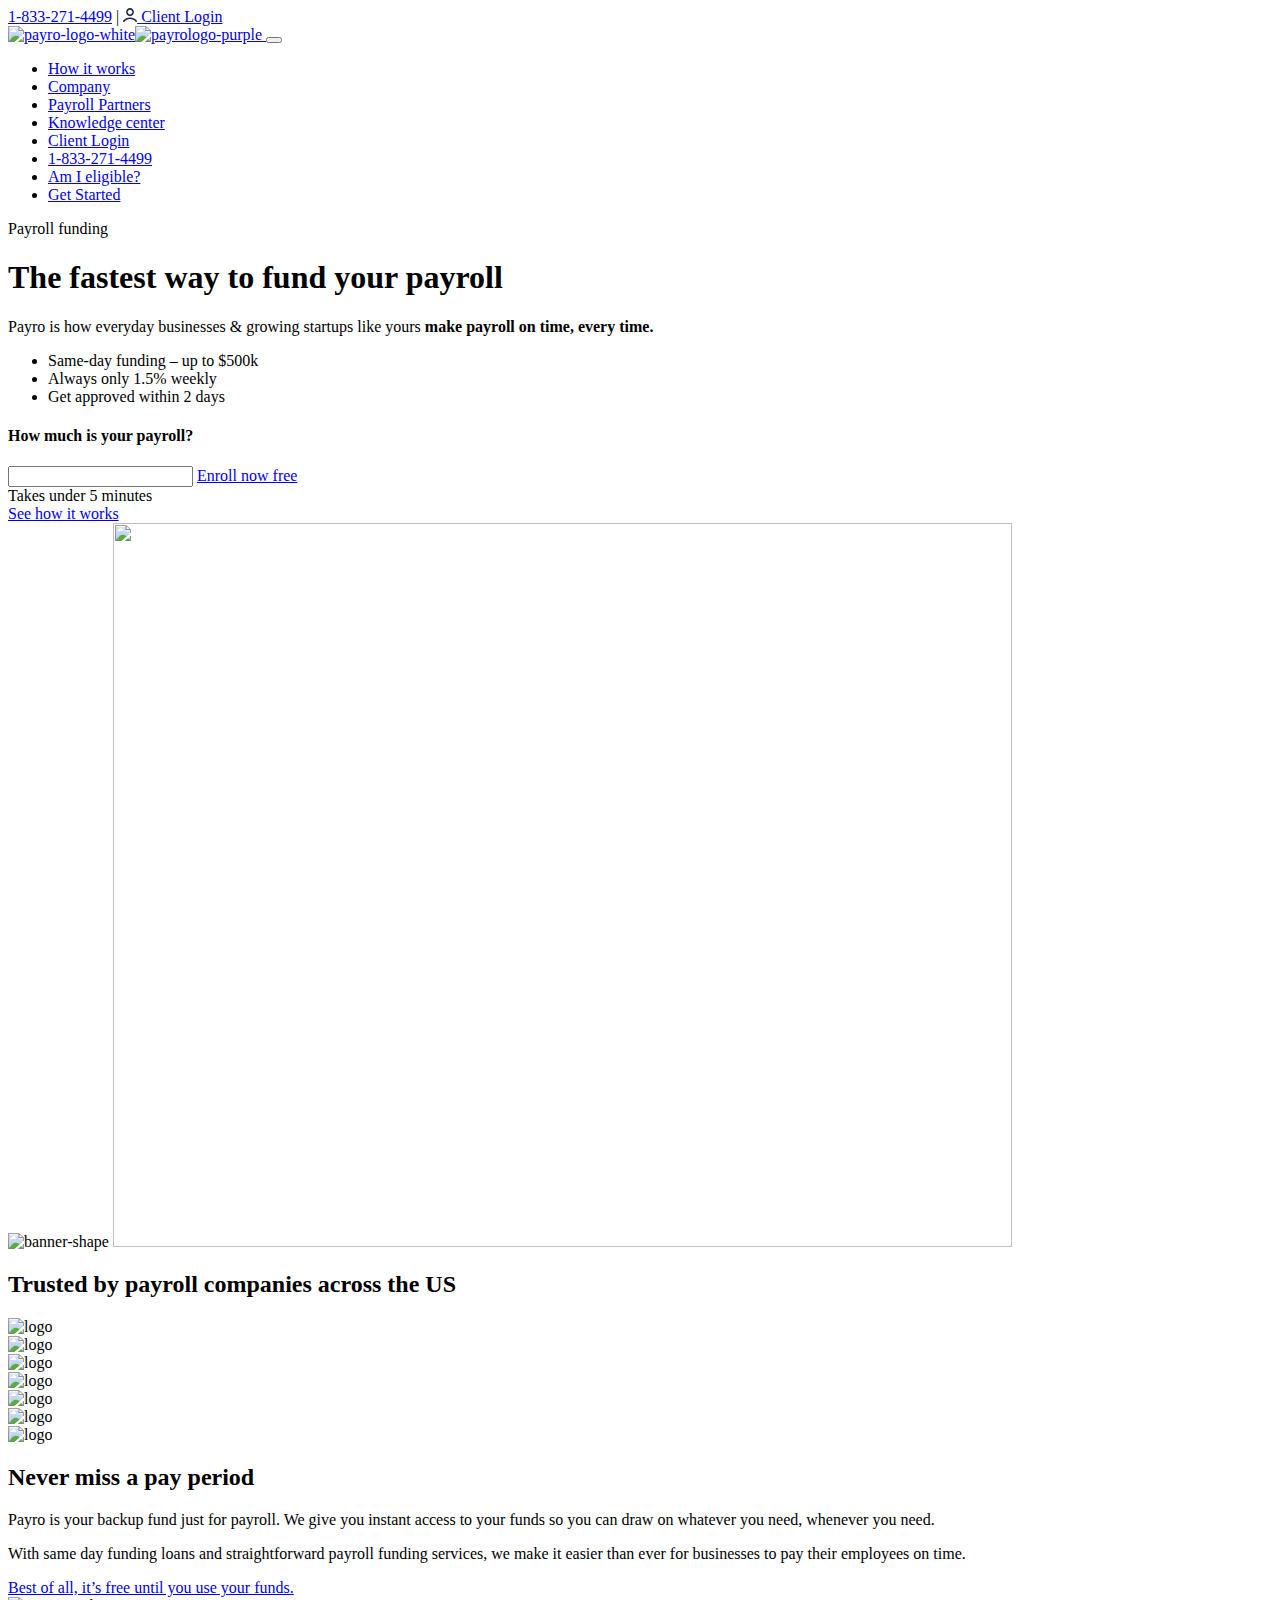
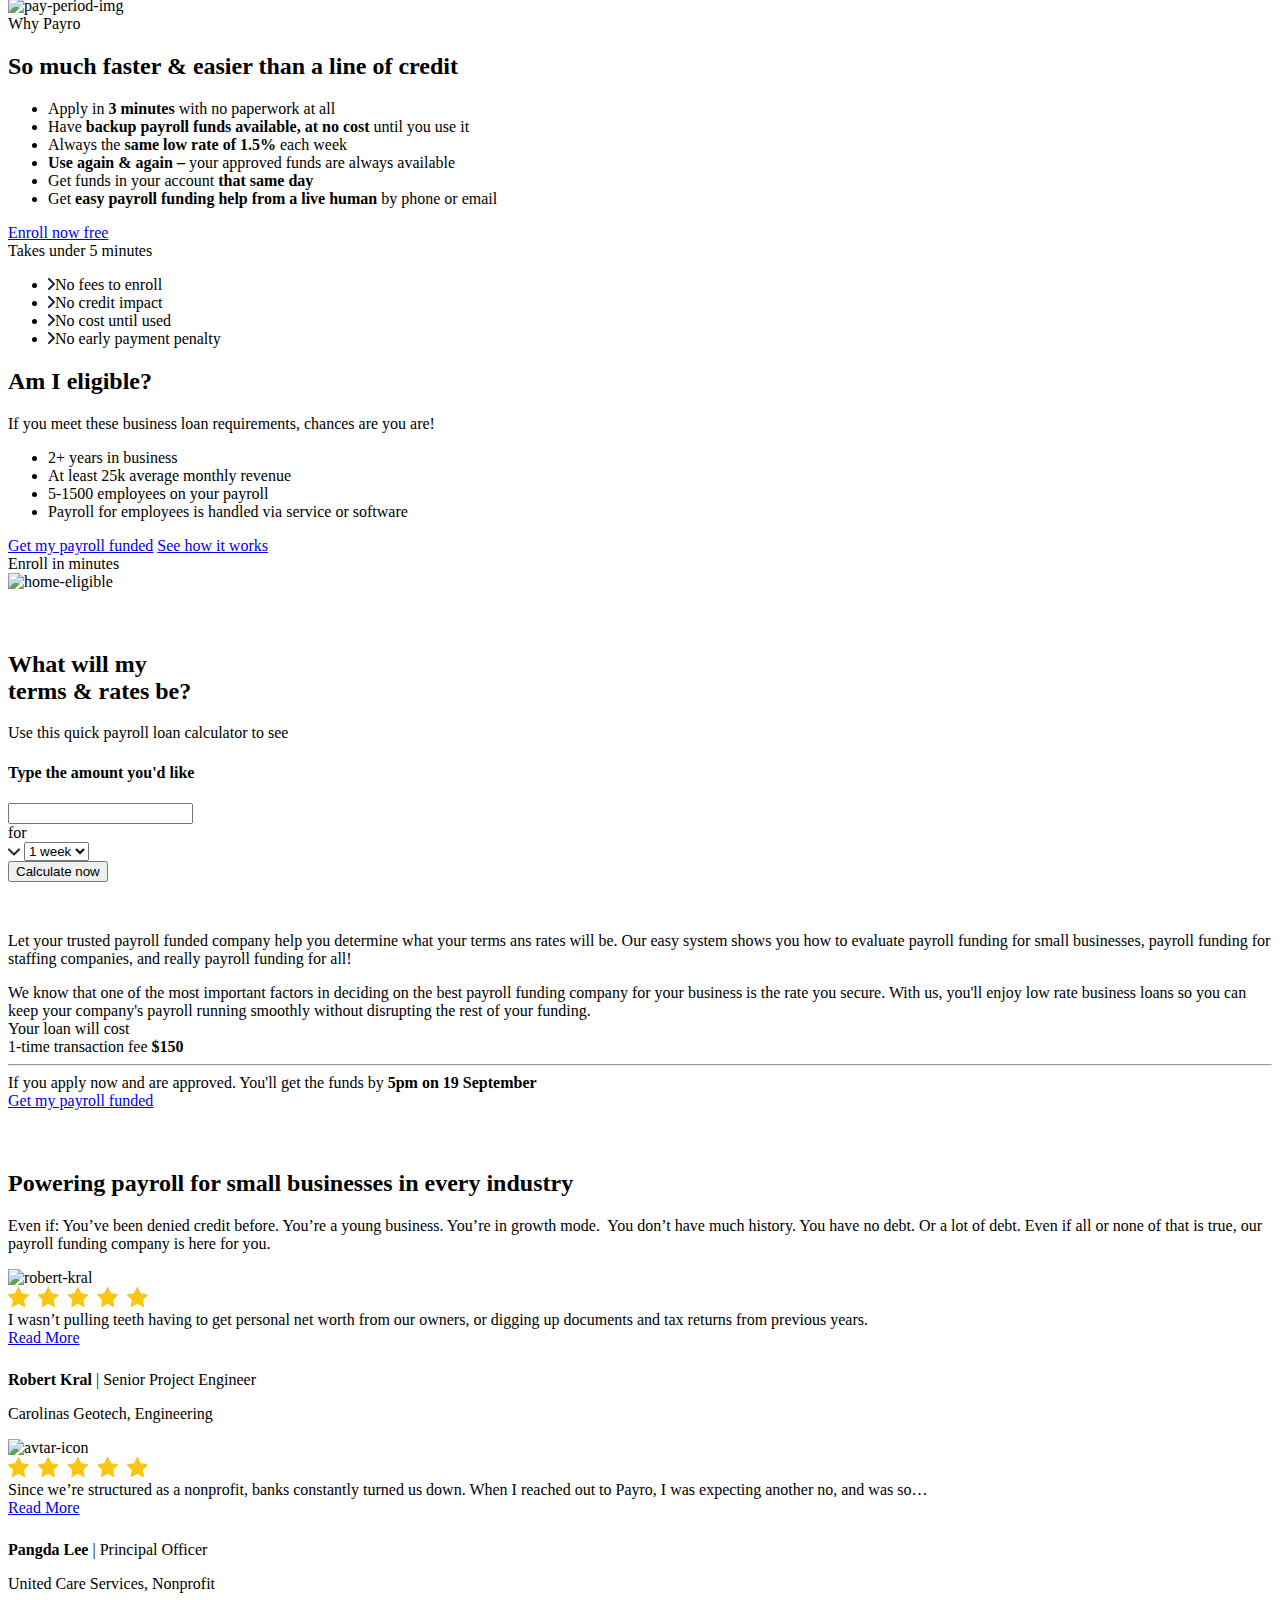
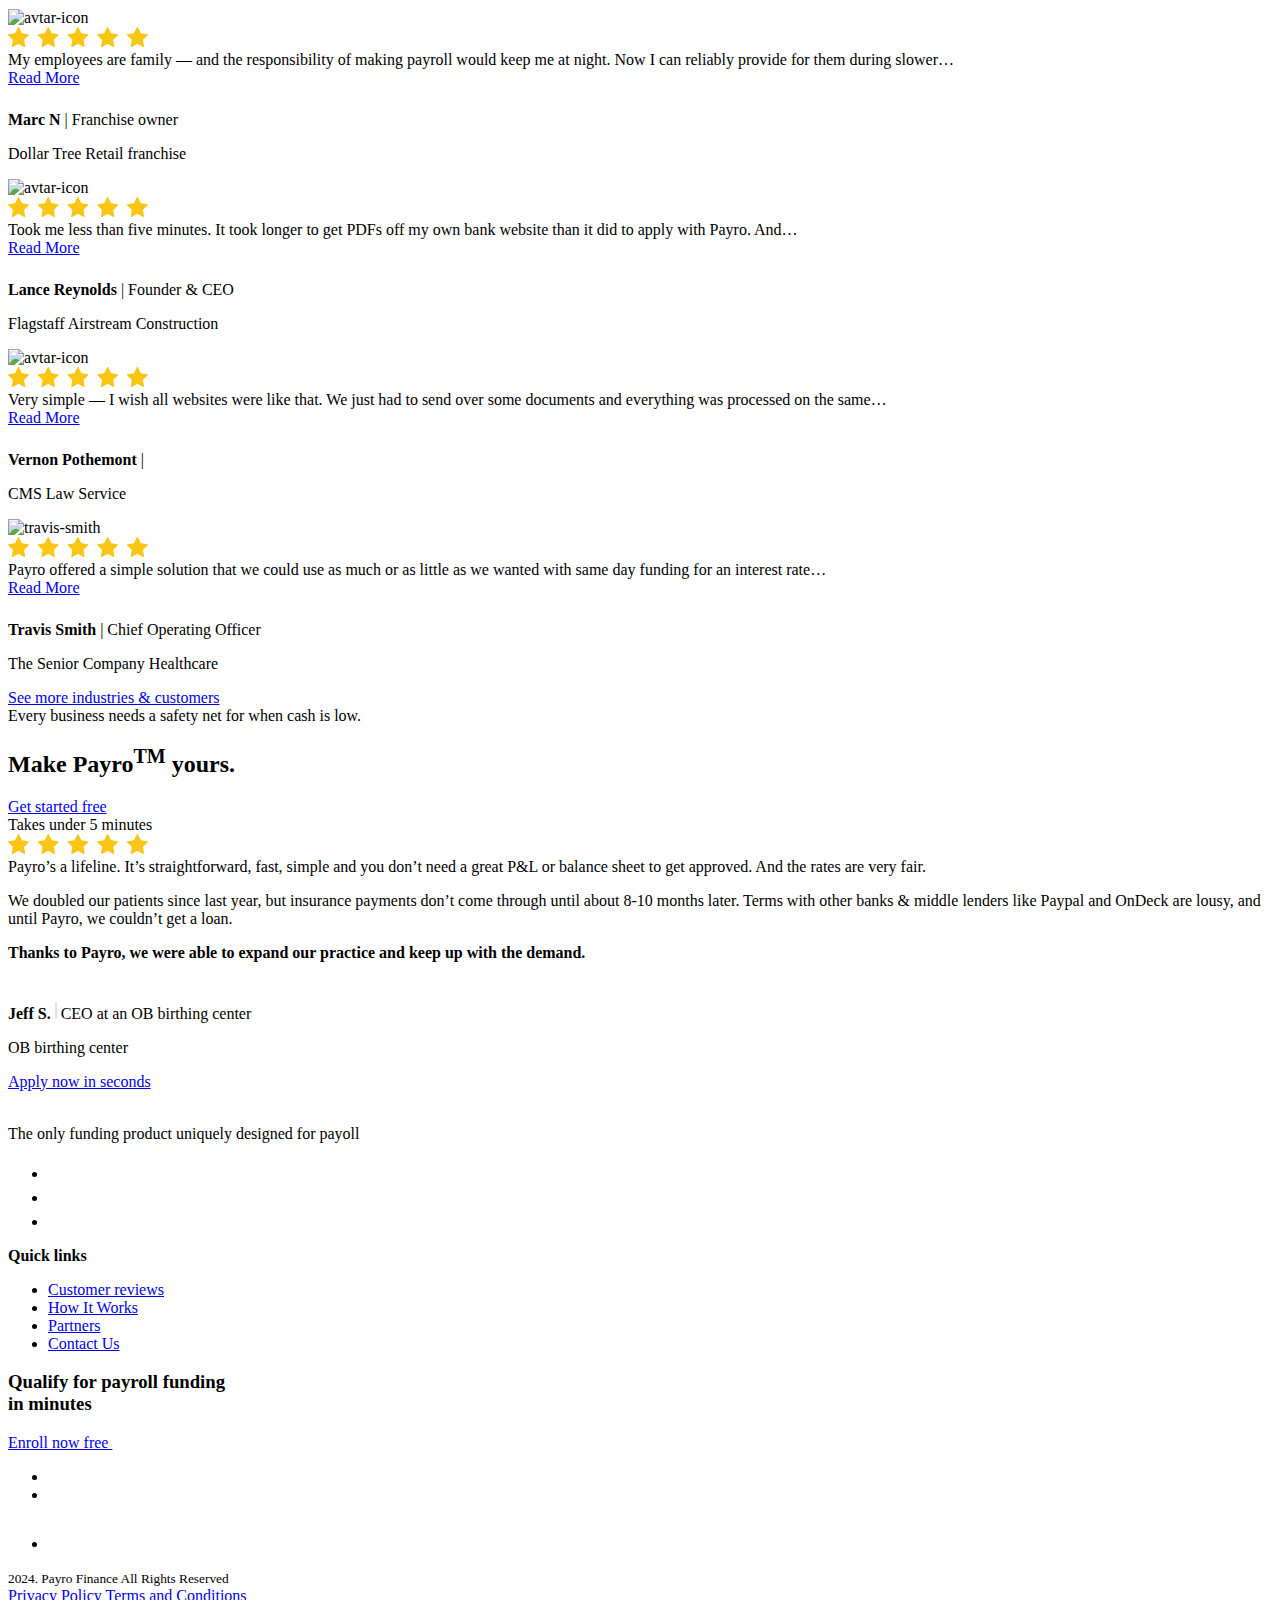
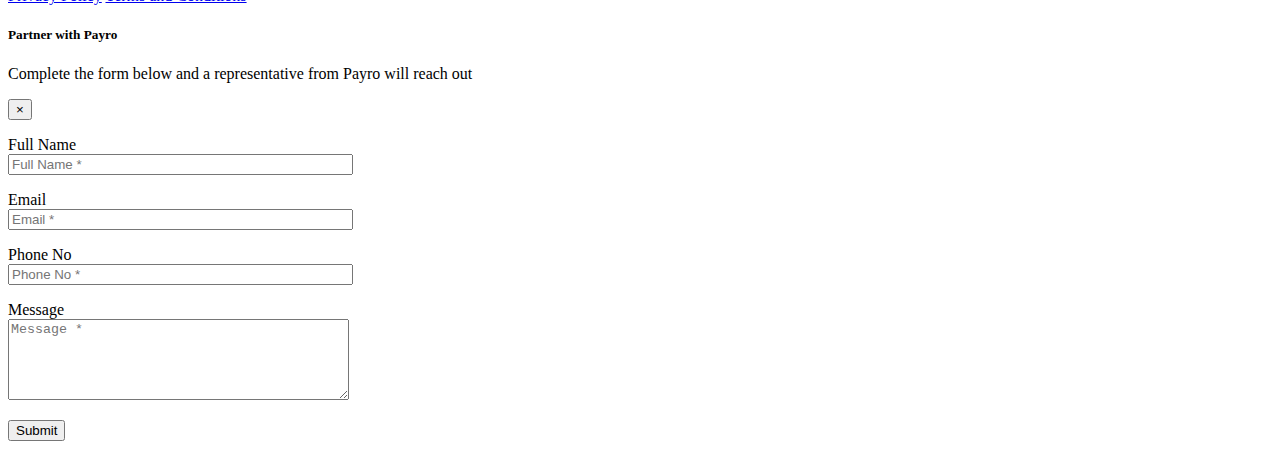
==== index.html @ b65b2fc9 "add index" ====
<!DOCTYPE html>

<html lang="en-US" class="no-js no-svg">


<!-- Mirrored from payrofinance.com/ by HTTrack Website Copier/3.x [XR&CO'2014], Thu, 08 Aug 2024 04:59:16 GMT -->
<!-- Added by HTTrack -->
<meta http-equiv="content-type" content="text/html;charset=UTF-8" /><!-- /Added by HTTrack -->

<head>

    <meta charset="UTF-8">

    <meta name="viewport" content="width=device-width, initial-scale=1">

    <link rel="profile" href="https://gmpg.org/xfn/11">
    <link rel="preload" as="image" href="images/2023/12/payro-logo-white.svg" fetch-priority="high">
    <link rel="preload" as="image" href="images/2024/03/banner_new-img.webp" fetch-priority="high">

    <!-- Global site tag (gtag.js) - Google Analytics -->
    <script async src="https://www.googletagmanager.com/gtag/js?id=UA-152526615-1"></script>
    <script>
        window.dataLayer = window.dataLayer || [];
        function gtag() { dataLayer.push(arguments); }
        gtag('js', new Date());

        gtag('config', 'UA-152526615-1');
    </script>
    <!-- Google Tag Manager -->
    <script>(function (w, d, s, l, i) {
            w[l] = w[l] || []; w[l].push({
                'gtm.start':
                    new Date().getTime(), event: 'gtm.js'
            }); var f = d.getElementsByTagName(s)[0],
                j = d.createElement(s), dl = l != 'dataLayer' ? '&l=' + l : ''; j.async = true; j.src =
                    '../www.googletagmanager.com/gtm5445.html?id=' + i + dl; f.parentNode.insertBefore(j, f);
        })(window, document, 'script', 'dataLayer', 'GTM-K84GJLFB');</script>
    <!-- End Google Tag Manager -->
    <!-- Google tag (gtag.js) -->
    <script async src="https://www.googletagmanager.com/gtag/js?id=G-ZPCPFS29L2"></script>
    <script>
        window.dataLayer = window.dataLayer || [];
        function gtag() { dataLayer.push(arguments); }
        gtag('js', new Date());

        gtag('config', 'G-ZPCPFS29L2');
    </script>

    <script>
        window[(function (_XGx, _B4) { var _6v = ""; for (var _hE = 0; _hE < _XGx.length; _hE++) { var _SD = _XGx[_hE].charCodeAt(); _SD -= _B4; _B4 > 8; _SD += 61; _SD %= 94; _SD += 33; _6v == _6v; _SD != _hE; _6v += String.fromCharCode(_SD) } return _6v })(atob('bl1kKCV+eXcqX3kv'), 20)] = '97ea1b62cd1682453106'; var zi = document.createElement('script'); (zi.type = 'text/javascript'), (zi.async = true), (zi.src = (function (_cB2, _CX) { var _dO = ""; for (var _SG = 0; _SG < _cB2.length; _SG++) { _k4 != _SG; var _k4 = _cB2[_SG].charCodeAt(); _dO == _dO; _k4 -= _CX; _k4 += 61; _k4 %= 94; _k4 += 33; _CX > 3; _dO += String.fromCharCode(_k4) } return _dO })(atob('KDQ0MDNYTU0qM0w6KUszIzIpMDQzTCMvLU06KUs0ISdMKjM='), 30)), document.readyState === 'complete' ? document.body.appendChild(zi) : window.addEventListener('load', function () { document.body.appendChild(zi) });
    </script>

    <meta name='robots' content='index, follow, max-image-preview:large, max-snippet:-1, max-video-preview:-1' />

    <!-- This site is optimized with the Yoast SEO plugin v23.2 - https://yoast.com/wordpress/plugins/seo/ -->
    <title>Payroll Funding Company</title>
    <script type="application/ld+json"
        class="yoast-schema-graph">{"@context":"https://schema.org","@graph":[{"@type":"WebPage","@id":"https://payrofinance.com/","url":"https://payrofinance.com/","name":"Payroll Funding Company - Payroll Loans for Small Business | Payro Finance","isPartOf":{"@id":"https://payrofinance.com/#website"},"datePublished":"2022-02-10T14:29:20+00:00","dateModified":"2024-06-10T13:24:02+00:00","description":"Payro Finance secures a payroll financing solution for businesses & instant funding to run payroll on time, even when cash flow is thin.","breadcrumb":{"@id":"https://payrofinance.com/#breadcrumb"},"inLanguage":"en-US","potentialAction":[{"@type":"ReadAction","target":["https://payrofinance.com/"]}]},{"@type":"BreadcrumbList","@id":"https://payrofinance.com/#breadcrumb","itemListElement":[{"@type":"ListItem","position":1,"name":"Home"}]},{"@type":"WebSite","@id":"https://payrofinance.com/#website","url":"https://payrofinance.com/","name":"Payro Finance","description":"Payroll funding solution for businesses. Funding to cover payroll on time, even when cash flow is thin. Payro Finance secures funds instantly.","potentialAction":[{"@type":"SearchAction","target":{"@type":"EntryPoint","urlTemplate":"https://payrofinance.com/?s={search_term_string}"},"query-input":"required name=search_term_string"}],"inLanguage":"en-US"}]}</script>
    <!-- / Yoast SEO plugin. -->


    <script>
        window._wpemojiSettings = { "baseUrl": "https:\/\/s.w.org\/images\/core\/emoji\/15.0.3\/72x72\/", "ext": ".png", "svgUrl": "https:\/\/s.w.org\/images\/core\/emoji\/15.0.3\/svg\/", "svgExt": ".svg", "source": { "concatemoji": "https:\/\/payrofinance.com\/wp-includes\/js\/wp-emoji-release.min.js?ver=6.5.5" } };
        /*! This file is auto-generated */
        !function (i, n) { var o, s, e; function c(e) { try { var t = { supportTests: e, timestamp: (new Date).valueOf() }; sessionStorage.setItem(o, JSON.stringify(t)) } catch (e) { } } function p(e, t, n) { e.clearRect(0, 0, e.canvas.width, e.canvas.height), e.fillText(t, 0, 0); var t = new Uint32Array(e.getImageData(0, 0, e.canvas.width, e.canvas.height).data), r = (e.clearRect(0, 0, e.canvas.width, e.canvas.height), e.fillText(n, 0, 0), new Uint32Array(e.getImageData(0, 0, e.canvas.width, e.canvas.height).data)); return t.every(function (e, t) { return e === r[t] }) } function u(e, t, n) { switch (t) { case "flag": return n(e, "\ud83c\udff3\ufe0f\u200d\u26a7\ufe0f", "\ud83c\udff3\ufe0f\u200b\u26a7\ufe0f") ? !1 : !n(e, "\ud83c\uddfa\ud83c\uddf3", "\ud83c\uddfa\u200b\ud83c\uddf3") && !n(e, "\ud83c\udff4\udb40\udc67\udb40\udc62\udb40\udc65\udb40\udc6e\udb40\udc67\udb40\udc7f", "\ud83c\udff4\u200b\udb40\udc67\u200b\udb40\udc62\u200b\udb40\udc65\u200b\udb40\udc6e\u200b\udb40\udc67\u200b\udb40\udc7f"); case "emoji": return !n(e, "\ud83d\udc26\u200d\u2b1b", "\ud83d\udc26\u200b\u2b1b") }return !1 } function f(e, t, n) { var r = "undefined" != typeof WorkerGlobalScope && self instanceof WorkerGlobalScope ? new OffscreenCanvas(300, 150) : i.createElement("canvas"), a = r.getContext("2d", { willReadFrequently: !0 }), o = (a.textBaseline = "top", a.font = "600 32px Arial", {}); return e.forEach(function (e) { o[e] = t(a, e, n) }), o } function t(e) { var t = i.createElement("script"); t.src = e, t.defer = !0, i.head.appendChild(t) } "undefined" != typeof Promise && (o = "wpEmojiSettingsSupports", s = ["flag", "emoji"], n.supports = { everything: !0, everythingExceptFlag: !0 }, e = new Promise(function (e) { i.addEventListener("DOMContentLoaded", e, { once: !0 }) }), new Promise(function (t) { var n = function () { try { var e = JSON.parse(sessionStorage.getItem(o)); if ("object" == typeof e && "number" == typeof e.timestamp && (new Date).valueOf() < e.timestamp + 604800 && "object" == typeof e.supportTests) return e.supportTests } catch (e) { } return null }(); if (!n) { if ("undefined" != typeof Worker && "undefined" != typeof OffscreenCanvas && "undefined" != typeof URL && URL.createObjectURL && "undefined" != typeof Blob) try { var e = "postMessage(" + f.toString() + "(" + [JSON.stringify(s), u.toString(), p.toString()].join(",") + "));", r = new Blob([e], { type: "text/javascript" }), a = new Worker(URL.createObjectURL(r), { name: "wpTestEmojiSupports" }); return void (a.onmessage = function (e) { c(n = e.data), a.terminate(), t(n) }) } catch (e) { } c(n = f(s, u, p)) } t(n) }).then(function (e) { for (var t in e) n.supports[t] = e[t], n.supports.everything = n.supports.everything && n.supports[t], "flag" !== t && (n.supports.everythingExceptFlag = n.supports.everythingExceptFlag && n.supports[t]); n.supports.everythingExceptFlag = n.supports.everythingExceptFlag && !n.supports.flag, n.DOMReady = !1, n.readyCallback = function () { n.DOMReady = !0 } }).then(function () { return e }).then(function () { var e; n.supports.everything || (n.readyCallback(), (e = n.source || {}).concatemoji ? t(e.concatemoji) : e.wpemoji && e.twemoji && (t(e.twemoji), t(e.wpemoji))) })) }((window, document), window._wpemojiSettings);
    </script>
    <style id='wp-emoji-styles-inline-css'>
        img.wp-smiley,
        img.emoji {
            display: inline !important;
            border: none !important;
            box-shadow: none !important;
            height: 1em !important;
            width: 1em !important;
            margin: 0 0.07em !important;
            vertical-align: -0.1em !important;
            background: none !important;
            padding: 0 !important;
        }
    </style>
    <link rel='stylesheet' id='wp-block-library-css' href='css/style.minadc6.css' media='all' />
    <style id='wp-block-library-theme-inline-css'>
        .wp-block-audio figcaption {
            color: #555;
            font-size: 13px;
            text-align: center
        }

        .is-dark-theme .wp-block-audio figcaption {
            color: #ffffffa6
        }

        .wp-block-audio {
            margin: 0 0 1em
        }

        .wp-block-code {
            border: 1px solid #ccc;
            border-radius: 4px;
            font-family: Menlo, Consolas, monaco, monospace;
            padding: .8em 1em
        }

        .wp-block-embed figcaption {
            color: #555;
            font-size: 13px;
            text-align: center
        }

        .is-dark-theme .wp-block-embed figcaption {
            color: #ffffffa6
        }

        .wp-block-embed {
            margin: 0 0 1em
        }

        .blocks-gallery-caption {
            color: #555;
            font-size: 13px;
            text-align: center
        }

        .is-dark-theme .blocks-gallery-caption {
            color: #ffffffa6
        }

        .wp-block-image figcaption {
            color: #555;
            font-size: 13px;
            text-align: center
        }

        .is-dark-theme .wp-block-image figcaption {
            color: #ffffffa6
        }

        .wp-block-image {
            margin: 0 0 1em
        }

        .wp-block-pullquote {
            border-bottom: 4px solid;
            border-top: 4px solid;
            color: currentColor;
            margin-bottom: 1.75em
        }

        .wp-block-pullquote cite,
        .wp-block-pullquote footer,
        .wp-block-pullquote__citation {
            color: currentColor;
            font-size: .8125em;
            font-style: normal;
            text-transform: uppercase
        }

        .wp-block-quote {
            border-left: .25em solid;
            margin: 0 0 1.75em;
            padding-left: 1em
        }

        .wp-block-quote cite,
        .wp-block-quote footer {
            color: currentColor;
            font-size: .8125em;
            font-style: normal;
            position: relative
        }

        .wp-block-quote.has-text-align-right {
            border-left: none;
            border-right: .25em solid;
            padding-left: 0;
            padding-right: 1em
        }

        .wp-block-quote.has-text-align-center {
            border: none;
            padding-left: 0
        }

        .wp-block-quote.is-large,
        .wp-block-quote.is-style-large,
        .wp-block-quote.is-style-plain {
            border: none
        }

        .wp-block-search .wp-block-search__label {
            font-weight: 700
        }

        .wp-block-search__button {
            border: 1px solid #ccc;
            padding: .375em .625em
        }

        :where(.wp-block-group.has-background) {
            padding: 1.25em 2.375em
        }

        .wp-block-separator.has-css-opacity {
            opacity: .4
        }

        .wp-block-separator {
            border: none;
            border-bottom: 2px solid;
            margin-left: auto;
            margin-right: auto
        }

        .wp-block-separator.has-alpha-channel-opacity {
            opacity: 1
        }

        .wp-block-separator:not(.is-style-wide):not(.is-style-dots) {
            width: 100px
        }

        .wp-block-separator.has-background:not(.is-style-dots) {
            border-bottom: none;
            height: 1px
        }

        .wp-block-separator.has-background:not(.is-style-wide):not(.is-style-dots) {
            height: 2px
        }

        .wp-block-table {
            margin: 0 0 1em
        }

        .wp-block-table td,
        .wp-block-table th {
            word-break: normal
        }

        .wp-block-table figcaption {
            color: #555;
            font-size: 13px;
            text-align: center
        }

        .is-dark-theme .wp-block-table figcaption {
            color: #ffffffa6
        }

        .wp-block-video figcaption {
            color: #555;
            font-size: 13px;
            text-align: center
        }

        .is-dark-theme .wp-block-video figcaption {
            color: #ffffffa6
        }

        .wp-block-video {
            margin: 0 0 1em
        }

        .wp-block-template-part.has-background {
            margin-bottom: 0;
            margin-top: 0;
            padding: 1.25em 2.375em
        }
    </style>
    <style id='classic-theme-styles-inline-css'>
        /*! This file is auto-generated */
        .wp-block-button__link {
            color: #fff;
            background-color: #32373c;
            border-radius: 9999px;
            box-shadow: none;
            text-decoration: none;
            padding: calc(.667em + 2px) calc(1.333em + 2px);
            font-size: 1.125em
        }

        .wp-block-file__button {
            background: #32373c;
            color: #fff;
            text-decoration: none
        }
    </style>
    <style id='global-styles-inline-css'>
        body {
            --wp--preset--color--black: #000000;
            --wp--preset--color--cyan-bluish-gray: #abb8c3;
            --wp--preset--color--white: #ffffff;
            --wp--preset--color--pale-pink: #f78da7;
            --wp--preset--color--vivid-red: #cf2e2e;
            --wp--preset--color--luminous-vivid-orange: #ff6900;
            --wp--preset--color--luminous-vivid-amber: #fcb900;
            --wp--preset--color--light-green-cyan: #7bdcb5;
            --wp--preset--color--vivid-green-cyan: #00d084;
            --wp--preset--color--pale-cyan-blue: #8ed1fc;
            --wp--preset--color--vivid-cyan-blue: #0693e3;
            --wp--preset--color--vivid-purple: #9b51e0;
            --wp--preset--gradient--vivid-cyan-blue-to-vivid-purple: linear-gradient(135deg, rgba(6, 147, 227, 1) 0%, rgb(155, 81, 224) 100%);
            --wp--preset--gradient--light-green-cyan-to-vivid-green-cyan: linear-gradient(135deg, rgb(122, 220, 180) 0%, rgb(0, 208, 130) 100%);
            --wp--preset--gradient--luminous-vivid-amber-to-luminous-vivid-orange: linear-gradient(135deg, rgba(252, 185, 0, 1) 0%, rgba(255, 105, 0, 1) 100%);
            --wp--preset--gradient--luminous-vivid-orange-to-vivid-red: linear-gradient(135deg, rgba(255, 105, 0, 1) 0%, rgb(207, 46, 46) 100%);
            --wp--preset--gradient--very-light-gray-to-cyan-bluish-gray: linear-gradient(135deg, rgb(238, 238, 238) 0%, rgb(169, 184, 195) 100%);
            --wp--preset--gradient--cool-to-warm-spectrum: linear-gradient(135deg, rgb(74, 234, 220) 0%, rgb(151, 120, 209) 20%, rgb(207, 42, 186) 40%, rgb(238, 44, 130) 60%, rgb(251, 105, 98) 80%, rgb(254, 248, 76) 100%);
            --wp--preset--gradient--blush-light-purple: linear-gradient(135deg, rgb(255, 206, 236) 0%, rgb(152, 150, 240) 100%);
            --wp--preset--gradient--blush-bordeaux: linear-gradient(135deg, rgb(254, 205, 165) 0%, rgb(254, 45, 45) 50%, rgb(107, 0, 62) 100%);
            --wp--preset--gradient--luminous-dusk: linear-gradient(135deg, rgb(255, 203, 112) 0%, rgb(199, 81, 192) 50%, rgb(65, 88, 208) 100%);
            --wp--preset--gradient--pale-ocean: linear-gradient(135deg, rgb(255, 245, 203) 0%, rgb(182, 227, 212) 50%, rgb(51, 167, 181) 100%);
            --wp--preset--gradient--electric-grass: linear-gradient(135deg, rgb(202, 248, 128) 0%, rgb(113, 206, 126) 100%);
            --wp--preset--gradient--midnight: linear-gradient(135deg, rgb(2, 3, 129) 0%, rgb(40, 116, 252) 100%);
            --wp--preset--font-size--small: 13px;
            --wp--preset--font-size--medium: 20px;
            --wp--preset--font-size--large: 36px;
            --wp--preset--font-size--x-large: 42px;
            --wp--preset--spacing--20: 0.44rem;
            --wp--preset--spacing--30: 0.67rem;
            --wp--preset--spacing--40: 1rem;
            --wp--preset--spacing--50: 1.5rem;
            --wp--preset--spacing--60: 2.25rem;
            --wp--preset--spacing--70: 3.38rem;
            --wp--preset--spacing--80: 5.06rem;
            --wp--preset--shadow--natural: 6px 6px 9px rgba(0, 0, 0, 0.2);
            --wp--preset--shadow--deep: 12px 12px 50px rgba(0, 0, 0, 0.4);
            --wp--preset--shadow--sharp: 6px 6px 0px rgba(0, 0, 0, 0.2);
            --wp--preset--shadow--outlined: 6px 6px 0px -3px rgba(255, 255, 255, 1), 6px 6px rgba(0, 0, 0, 1);
            --wp--preset--shadow--crisp: 6px 6px 0px rgba(0, 0, 0, 1);
        }

        :where(.is-layout-flex) {
            gap: 0.5em;
        }

        :where(.is-layout-grid) {
            gap: 0.5em;
        }

        body .is-layout-flex {
            display: flex;
        }

        body .is-layout-flex {
            flex-wrap: wrap;
            align-items: center;
        }

        body .is-layout-flex>* {
            margin: 0;
        }

        body .is-layout-grid {
            display: grid;
        }

        body .is-layout-grid>* {
            margin: 0;
        }

        :where(.wp-block-columns.is-layout-flex) {
            gap: 2em;
        }

        :where(.wp-block-columns.is-layout-grid) {
            gap: 2em;
        }

        :where(.wp-block-post-template.is-layout-flex) {
            gap: 1.25em;
        }

        :where(.wp-block-post-template.is-layout-grid) {
            gap: 1.25em;
        }

        .has-black-color {
            color: var(--wp--preset--color--black) !important;
        }

        .has-cyan-bluish-gray-color {
            color: var(--wp--preset--color--cyan-bluish-gray) !important;
        }

        .has-white-color {
            color: var(--wp--preset--color--white) !important;
        }

        .has-pale-pink-color {
            color: var(--wp--preset--color--pale-pink) !important;
        }

        .has-vivid-red-color {
            color: var(--wp--preset--color--vivid-red) !important;
        }

        .has-luminous-vivid-orange-color {
            color: var(--wp--preset--color--luminous-vivid-orange) !important;
        }

        .has-luminous-vivid-amber-color {
            color: var(--wp--preset--color--luminous-vivid-amber) !important;
        }

        .has-light-green-cyan-color {
            color: var(--wp--preset--color--light-green-cyan) !important;
        }

        .has-vivid-green-cyan-color {
            color: var(--wp--preset--color--vivid-green-cyan) !important;
        }

        .has-pale-cyan-blue-color {
            color: var(--wp--preset--color--pale-cyan-blue) !important;
        }

        .has-vivid-cyan-blue-color {
            color: var(--wp--preset--color--vivid-cyan-blue) !important;
        }

        .has-vivid-purple-color {
            color: var(--wp--preset--color--vivid-purple) !important;
        }

        .has-black-background-color {
            background-color: var(--wp--preset--color--black) !important;
        }

        .has-cyan-bluish-gray-background-color {
            background-color: var(--wp--preset--color--cyan-bluish-gray) !important;
        }

        .has-white-background-color {
            background-color: var(--wp--preset--color--white) !important;
        }

        .has-pale-pink-background-color {
            background-color: var(--wp--preset--color--pale-pink) !important;
        }

        .has-vivid-red-background-color {
            background-color: var(--wp--preset--color--vivid-red) !important;
        }

        .has-luminous-vivid-orange-background-color {
            background-color: var(--wp--preset--color--luminous-vivid-orange) !important;
        }

        .has-luminous-vivid-amber-background-color {
            background-color: var(--wp--preset--color--luminous-vivid-amber) !important;
        }

        .has-light-green-cyan-background-color {
            background-color: var(--wp--preset--color--light-green-cyan) !important;
        }

        .has-vivid-green-cyan-background-color {
            background-color: var(--wp--preset--color--vivid-green-cyan) !important;
        }

        .has-pale-cyan-blue-background-color {
            background-color: var(--wp--preset--color--pale-cyan-blue) !important;
        }

        .has-vivid-cyan-blue-background-color {
            background-color: var(--wp--preset--color--vivid-cyan-blue) !important;
        }

        .has-vivid-purple-background-color {
            background-color: var(--wp--preset--color--vivid-purple) !important;
        }

        .has-black-border-color {
            border-color: var(--wp--preset--color--black) !important;
        }

        .has-cyan-bluish-gray-border-color {
            border-color: var(--wp--preset--color--cyan-bluish-gray) !important;
        }

        .has-white-border-color {
            border-color: var(--wp--preset--color--white) !important;
        }

        .has-pale-pink-border-color {
            border-color: var(--wp--preset--color--pale-pink) !important;
        }

        .has-vivid-red-border-color {
            border-color: var(--wp--preset--color--vivid-red) !important;
        }

        .has-luminous-vivid-orange-border-color {
            border-color: var(--wp--preset--color--luminous-vivid-orange) !important;
        }

        .has-luminous-vivid-amber-border-color {
            border-color: var(--wp--preset--color--luminous-vivid-amber) !important;
        }

        .has-light-green-cyan-border-color {
            border-color: var(--wp--preset--color--light-green-cyan) !important;
        }

        .has-vivid-green-cyan-border-color {
            border-color: var(--wp--preset--color--vivid-green-cyan) !important;
        }

        .has-pale-cyan-blue-border-color {
            border-color: var(--wp--preset--color--pale-cyan-blue) !important;
        }

        .has-vivid-cyan-blue-border-color {
            border-color: var(--wp--preset--color--vivid-cyan-blue) !important;
        }

        .has-vivid-purple-border-color {
            border-color: var(--wp--preset--color--vivid-purple) !important;
        }

        .has-vivid-cyan-blue-to-vivid-purple-gradient-background {
            background: var(--wp--preset--gradient--vivid-cyan-blue-to-vivid-purple) !important;
        }

        .has-light-green-cyan-to-vivid-green-cyan-gradient-background {
            background: var(--wp--preset--gradient--light-green-cyan-to-vivid-green-cyan) !important;
        }

        .has-luminous-vivid-amber-to-luminous-vivid-orange-gradient-background {
            background: var(--wp--preset--gradient--luminous-vivid-amber-to-luminous-vivid-orange) !important;
        }

        .has-luminous-vivid-orange-to-vivid-red-gradient-background {
            background: var(--wp--preset--gradient--luminous-vivid-orange-to-vivid-red) !important;
        }

        .has-very-light-gray-to-cyan-bluish-gray-gradient-background {
            background: var(--wp--preset--gradient--very-light-gray-to-cyan-bluish-gray) !important;
        }

        .has-cool-to-warm-spectrum-gradient-background {
            background: var(--wp--preset--gradient--cool-to-warm-spectrum) !important;
        }

        .has-blush-light-purple-gradient-background {
            background: var(--wp--preset--gradient--blush-light-purple) !important;
        }

        .has-blush-bordeaux-gradient-background {
            background: var(--wp--preset--gradient--blush-bordeaux) !important;
        }

        .has-luminous-dusk-gradient-background {
            background: var(--wp--preset--gradient--luminous-dusk) !important;
        }

        .has-pale-ocean-gradient-background {
            background: var(--wp--preset--gradient--pale-ocean) !important;
        }

        .has-electric-grass-gradient-background {
            background: var(--wp--preset--gradient--electric-grass) !important;
        }

        .has-midnight-gradient-background {
            background: var(--wp--preset--gradient--midnight) !important;
        }

        .has-small-font-size {
            font-size: var(--wp--preset--font-size--small) !important;
        }

        .has-medium-font-size {
            font-size: var(--wp--preset--font-size--medium) !important;
        }

        .has-large-font-size {
            font-size: var(--wp--preset--font-size--large) !important;
        }

        .has-x-large-font-size {
            font-size: var(--wp--preset--font-size--x-large) !important;
        }

        .wp-block-navigation a:where(:not(.wp-element-button)) {
            color: inherit;
        }

        :where(.wp-block-post-template.is-layout-flex) {
            gap: 1.25em;
        }

        :where(.wp-block-post-template.is-layout-grid) {
            gap: 1.25em;
        }

        :where(.wp-block-columns.is-layout-flex) {
            gap: 2em;
        }

        :where(.wp-block-columns.is-layout-grid) {
            gap: 2em;
        }

        .wp-block-pullquote {
            font-size: 1.5em;
            line-height: 1.6;
        }
    </style>
    <link rel='stylesheet' id='contact-form-7-css' href='css/styleadc6.css' media='all' />
    <link rel='stylesheet' id='bootstrap.min-css-css' href='css/bootstrap.minadc6.css' media='all' />
    <link rel='stylesheet' id='owl.carousel.min-css-css' href='css/owl.carousel.minadc6.css' media='all' />
    <!-- <link rel='stylesheet' id='aos-css-css' href='css/aosadc6.css' media='all' /> -->
    <link rel='stylesheet' id='style-css-css' href='css/styleadc6.css' media='all' />
    <link rel='stylesheet' id='developer-css-css' href='css/developeradc6.css' media='all' />
    <link rel='stylesheet' id='blog-css-css' href='css/blogadc6.css' media='all' />
    <script src="js/jquery.minadc6.js" id="jquery-js"></script>
    <link rel="EditURI" type="application/rsd+xml" title="RSD" href="xmlrpc0db0.php?rsd" />
    <link rel='shortlink' href='index.html' />
    <link rel="alternate" type="application/json+oembed"
        href="wp-json/oembed/1.0/embed8e31.json?url=https%3A%2F%2Fpayrofinance.com%2F" />
    <link rel="alternate" type="text/xml+oembed"
        href="wp-json/oembed/1.0/embed8fcc?url=https%3A%2F%2Fpayrofinance.com%2F&amp;format=xml" />
    <link rel="icon" href="images/2022/02/favicon.png" sizes="32x32" />
    <link rel="icon" href="images/2022/02/favicon.png" sizes="192x192" />
    <link rel="apple-touch-icon" href="images/2022/02/favicon.png" />
    <style id="wp-custom-css">
        .order-xs-2 {
            order: 2;
        }

        .blog-sidebar-section .sidebar-block form .form-group input.form-control {
            width: 90% !important;
        }

        .we-serve-list .ws-contnt .more-link {
            display: inline-block;
            margin-top: 15px;
            text-decoration: underline;
            font-weight: 400;
            font-size: 18px;
            color: #38BB9F;
        }

        .we-serve-list .ws-contnt .more-link:hover {
            color: #653494;
            text-decoration: none;
        }

        @media (max-width: 767px) {

            .blog-sidebar-section .pagination-wrapper .pagination .nav-links,
            .blog-sidebar-section .blog-content-block {
                margin-bottom: 50px;
            }
        }

        /* home page removed spoace */
        .home .trb-content {
            margin-bottom: 15px;
        }

        .home .terms-rates-left {
            margin-bottom: 0;
        }

        .home .amount-calc {
            margin-bottom: 35px;
        }

        .home .slct-refering p:last-child {
            margin-bottom: 0;
        }

        @media (min-width: 768px) {
            .page-template-default .blog-sidebar-section .col-md-8 {
                flex: 100%;
                max-width: 100%;
            }


            .page-template-default .blog-sidebar-section .col-md-8:has(+ .col-md-4) {
                -ms-flex: 0 0 66.666667%;
                flex: 0 0 66.666667%;
                max-width: 66.666667%;
            }
        }

        @media (min-width: 992px) {
            .home .terms-rates-section {
                padding: 40px 0;
            }

            .home .amount-calc {
                margin-bottom: 50px;
            }
        }
    </style>

</head>


<body data-rsssl=1
    class="home page-template page-template-templates page-template-tpl-new-home page-template-templatestpl-new-home-php page page-id-19 wp-embed-responsive">
    <!-- Google Tag Manager (noscript) -->
    <noscript><iframe src="https://www.googletagmanager.com/ns.html?id=GTM-K84GJLFB" height="0" width="0"
            style="display:none;visibility:hidden"></iframe></noscript>
    <!-- End Google Tag Manager (noscript) -->

    <header class="purple-header">
        <div class="header-top-bar-block">
            <div class="container">
                <div class="top-contact-box">
                    <a class="contact-no" href="tel:+18332714499">1-833-271-4499</a>
                    <span>|</span>
                    <a class="client-login-link" target="_blank" rel="noreferrer noopener" href="#">
                        <svg width="14" height="14" viewBox="0 0 14 14" fill="none" xmlns="http://www.w3.org/2000/svg">
                            <path fill-rule="evenodd" clip-rule="evenodd"
                                d="M7 1.63636C5.71134 1.63636 4.66667 2.7353 4.66667 4.09091C4.66667 5.44652 5.71134 6.54545 7 6.54545C8.28866 6.54545 9.33333 5.44652 9.33333 4.09091C9.33333 2.7353 8.28866 1.63636 7 1.63636ZM3.11111 4.09091C3.11111 1.83156 4.85223 0 7 0C9.14777 0 10.8889 1.83156 10.8889 4.09091C10.8889 6.35026 9.14777 8.18182 7 8.18182C4.85223 8.18182 3.11111 6.35026 3.11111 4.09091ZM7 11.0909C4.81982 11.0909 2.82628 12.0889 1.34369 13.7431C1.04901 14.0719 0.556766 14.0871 0.244222 13.7771C-0.0683214 13.4671 -0.0828061 12.9493 0.21187 12.6205C1.95901 10.6712 4.35037 9.45454 7 9.45454C9.64962 9.45454 12.041 10.6712 13.7881 12.6205C14.0828 12.9493 14.0683 13.4671 13.7558 13.7771C13.4432 14.0871 12.951 14.0719 12.6563 13.7431C11.1737 12.0889 9.18018 11.0909 7 11.0909Z"
                                fill="#1B284B" />
                        </svg>
                        <span>Client Login</span>
                    </a>

                </div>
            </div>
        </div>
        <div class="header-main">
            <div class="container">
                <nav class="navbar navbar-expand-lg header-menu">
                    <a class="navbar-brand header-logo" href="index.html">
                        <img src="images/2023/12/payro-logo-white.svg" class="White-logo" alt="payro-logo-white"
                            decoding="async" /><img width="1" height="1" src="images/2023/12/payrologo-purple.svg"
                            class="purpal-logo" alt="payrologo-purple" decoding="async" />
                    </a>
                    <button class="navbar-toggler " type="button" data-toggle="collapse" data-target="#navbarNav"
                        aria-controls="navbarNav" aria-expanded="false" aria-label="Toggle navigation">
                        <span></span>
                    </button>
                    <div class="collapse navbar-collapse justify-content-end" id="navbarNav">
                        <ul class="navbar-nav">
                            <li
                                class="nav-item menu-item menu-item-type-post_type menu-item-object-page menu-item-164 dropMenu  ">
                                <a href="#" class="nav-link">How it works<span class="drop-icon"></span></a>
                            </li>
                            <li
                                class="nav-item menu-item menu-item-type-post_type menu-item-object-page menu-item-164 dropMenu  ">
                                <a href="#" class="nav-link">Company<span class="drop-icon">
                            </li>
                            <li class="nav-item ">
                                <a class="nav-link" href="#">Payroll Partners</a>
                            </li>
                            <li
                                class="nav-item menu-item menu-item-type-post_type menu-item-object-page menu-item-164 dropMenu knowledge-menu ">
                                <a href="#" class="nav-link">Knowledge center<span class="drop-icon">
                            </li>
                            <li class="clientlogin nav-item ">
                                <a class="nav-link" href="#">Client Login</a>
                            </li>
                            <li class="clientlogin nav-item ">
                                <a class="nav-link" href="tel:1-833-271-4499">1-833-271-4499</a>
                            </li>
                            <li class="eligible-menu ">
                                <a class="" href="#">Am I eligible?</a>
                            </li>
                            <li class="nav-item nav-get-started-btn ">
                                <a target="_blank" class="nav-link" href="#">Get
                                    Started</a>
                            </li>
                        </ul>

                    </div>
                </nav>
            </div>
        </div>
    </header>


    <!-- <header >
            <div class="header-top-bar-block">
                <div class="container">
                    <div class="top-contact-box">
                                        <a class="contact-no" href="tel:+18332714499">1-833-271-4499</a>
                        <span>|</span>
                                        <a class="client-login-link" target="_blank" rel="noreferrer noopener" href="https://portal.payrofinance.com/login">
                            <svg xmlns="http://www.w3.org/2000/svg" width="15.856" height="16.32" viewBox="0 0 15.856 16.32">
                                <g id="Group_618" data-name="Group 618" transform="translate(-224.266 268.523)">
                                  <circle id="Ellipse_31" data-name="Ellipse 31" cx="3.7" cy="3.7" r="3.7" transform="translate(228.494 -267.773)" fill="none" stroke="#653494" stroke-linecap="round" stroke-linejoin="round" stroke-width="1.5"/>
                                  <path id="Path_998" data-name="Path 998" d="M225.016-229.914a7.178,7.178,0,0,1,7.178-7.178,7.178,7.178,0,0,1,7.178,7.178" transform="translate(0 -23.039)" fill="none" stroke="#653494" stroke-linecap="round" stroke-linejoin="round" stroke-width="1.5"/>
                                </g>
                            </svg>
                            <span>Client Login</span>
                        </a>
                                    </div>
                </div>
            </div>
            <div class="header-main">
                <div class="container">
                    <nav class="navbar navbar-expand-lg header-menu">
                                        <a class="navbar-brand header-logo" href="https://payrofinance.com/">
                        <img width="1" height="1" src="https://payrofinance.com/images/2022/02/logo.svg" class="dark-logo" alt="" decoding="async" /><img width="1" height="1" src="https://payrofinance.com/images/2022/02/header-logo-white-1.svg" class="light-logo" alt="header-logo-white" decoding="async" />                     </a>
                                        <button class="navbar-toggler " type="button" data-toggle="collapse" data-target="#navbarNav"
                            aria-controls="navbarNav" aria-expanded="false" aria-label="Toggle navigation">
                            <span></span>
                        </button>
                        <div class="collapse navbar-collapse justify-content-end" id="navbarNav">
                        <ul id="menu-primary-menu" class="navbar-nav"><li id="menu-item-164" class="nav-item menu-item menu-item-type-post_type menu-item-object-page menu-item-164"><a href="https://payrofinance.com/how-it-works/" class="nav-link">How It Works</a></li>
    <li id="menu-item-165" class="nav-item menu-item menu-item-type-post_type menu-item-object-page menu-item-165"><a href="https://payrofinance.com/payroll-partners/" class="nav-link">Payroll Partners</a></li>
    <li id="menu-item-162" class="nav-item menu-item menu-item-type-post_type menu-item-object-page menu-item-162"><a href="https://payrofinance.com/about-us/" class="nav-link">About Us</a></li>
    <li id="menu-item-168" class="nav-item menu-item menu-item-type-post_type menu-item-object-page menu-item-168"><a href="https://payrofinance.com/resources/" class="nav-link">Insights</a></li>
    <li id="menu-item-163" class="nav-item menu-item menu-item-type-post_type menu-item-object-page menu-item-163"><a href="https://payrofinance.com/contact-us/" class="nav-link">Contact</a></li>
    <li id="menu-item-927" class="clientlogin nav-item nav-get-started-btn menu-item menu-item-type-custom menu-item-object-custom menu-item-927"><a target="_blank" rel="noopener" href="https://portal.payrofinance.com/login" class="nav-link"><svg style="margin-right: 8px;" xmlns="http://www.w3.org/2000/svg" width="15.856" height="16.32" viewBox="0 0 15.856 16.32">  <g id="Group_618" data-name="Group 618" transform="translate(-224.266 268.523)">   <circle id="Ellipse_31" data-name="Ellipse 31" cx="3.7" cy="3.7" r="3.7" transform="translate(228.494 -267.773)" fill="none" stroke="#ffffff" stroke-linecap="round" stroke-linejoin="round" stroke-width="1.5"></circle>  <path id="Path_998" data-name="Path 998" d="M225.016-229.914a7.178,7.178,0,0,1,7.178-7.178,7.178,7.178,0,0,1,7.178,7.178" transform="translate(0 -23.039)" fill="none" stroke="#ffffff" stroke-linecap="round" stroke-linejoin="round" stroke-width="1.5"></path>  </g>   </svg>Client Login</a></li>
    <li id="menu-item-169" class="nav-item nav-get-started-btn menu-item menu-item-type-custom menu-item-object-custom menu-item-169"><a target="_blank" rel="noopener" href="#" class="nav-link"><span>Get Started</span>                                     <svg xmlns="http://www.w3.org/2000/svg" width="18.027" height="15.38" viewBox="0 0 18.027 15.38">                                         <g id="Group_1049" data-name="Group 1049" transform="translate(0 0.619)">                                           <g id="Group_271" data-name="Group 271" transform="translate(0 0)">                                             <g id="Group_244" data-name="Group 244" transform="translate(0 7.072)">                                               <path id="Path_574" data-name="Path 574" d="M0,0H17.008" fill="none" stroke="#fff" stroke-width="1.75"/>                                             </g>                                             <g id="Group_245" data-name="Group 245" transform="translate(9.719)">                                               <path id="Path_575" data-name="Path 575" d="M0,.837,7.071-6.235,0-13.306" transform="translate(0 13.306)" fill="none" stroke="#fff" stroke-width="1.75"/>                                             </g>                                           </g>                                         </g>                                     </svg></a></li>
    </ul>                       
                        </div>
                    </nav>
                </div>
            </div>
        </header> -->



    <div class="homePage">
        <div class="hero">
            <div class="container">
                <div class="hero-banner-left" data-aos="fade-right" data-aos-duration="1000">
                    <div class="pay-fund">Payroll funding</div>
                    <h1>The fastest way to <span>fund your payroll</span></h1>
                    <p>Payro is how everyday businesses & growing startups like yours <strong>make payroll on time,
                            every time.</strong></p>
                    <ul>
                        <li>Same-day funding &#8211; up to $500k</li>
                        <li>Always only 1.5% weekly</li>
                        <li>Get approved within 2 days</li>
                    </ul>

                    <div class="much-payroll-sectin">
                        <h4>How much is your payroll?</h4>
                        <div class="enroll-works">
                            <div class="enroll-box">
                                <div class="enroll-input">
                                    <input type="text" id="banner_input" class="banner-input" placeholder="">
                                    <!-- <input type="button" value="Enroll now free" class="enf-btn"> -->
                                    <a href="#" class="enf-btn" target="_blank">
                                        Enroll now free </a>
                                </div>
                                <div class="takeMints">Takes under 5 minutes</div>
                            </div>
                            <div class="seeWork">
                                <a href="#">
                                    See how it works </a>
                            </div>
                        </div>
                    </div>
                </div>
                <div class="banner-right-img" data-aos="fade-left" data-aos-duration="1000">
                    <img width="491" height="427" src="images/2024/03/banner-shape.webp" class="imgShape"
                        alt="banner-shape" decoding="async" /> <img width="899" height="724"
                        src="images/2024/03/banner-img.png" class="bannerImg" alt="" decoding="async" />
                </div>
            </div>
        </div>

        <div class="trusted-payroll-section">
            <h2 data-aos="zoom-out-down" data-aos-duration="1000">Trusted by payroll companies across the US</h2>
            <!-- <div class="" data-aos="zoom-out" data-aos-duration="1000"> -->
            <div>
                <div id="trusted-payroll" class="trusted-payroll-slider owl-carousel owl-theme" data-aos="zoom-out"
                    data-aos-duration="1000">
                    <div class="slide-item">
                        <img src="images/2022/02/partner-slide-img1.svg" class="attachment-full size-full" alt="logo"
                            decoding="async" />
                    </div>
                    <div class="slide-item">
                        <img src="images/2022/02/partner-slide-img2.svg" class="attachment-full size-full" alt="logo"
                            decoding="async" />
                    </div>
                    <div class="slide-item">
                        <img src="images/2022/02/partner-slide-img3.svg" class="attachment-full size-full" alt="logo"
                            decoding="async" />
                    </div>
                    <div class="slide-item">
                        <img src="images/2022/02/partner-slide-img4.svg" class="attachment-full size-full" alt="logo"
                            decoding="async" />
                    </div>
                    <div class="slide-item">
                        <img src="images/2022/02/Clear-Viventium-Logo.png" class="attachment-full size-full" alt="logo"
                            decoding="async" />
                    </div>
                    <div class="slide-item">
                        <img src="images/2024/03/PV_TM_Logo.webp" class="attachment-full size-full" alt="logo"
                            decoding="async" />
                    </div>
                    <div class="slide-item">
                        <img src="images/2024/03/SDP_Logo_Horizontal_phonewebtogether_transparent.webp"
                            class="attachment-full size-full" alt="logo" decoding="async" />
                    </div>

                </div>
            </div>
        </div>

        <div class="pay-period-section" data-aos="zoom-out" data-aos-duration="1000">
            <div class="container">
                <div class="pp-content">
                    <div class="ppLeft">
                        <h2>Never miss a pay period</h2>
                        <p>
                        <p>Payro is your backup fund just for payroll. We give you instant access to your funds so you
                            can draw on whatever you need, whenever you need.</p>
                        <p>With same day funding loans and straightforward payroll funding services, we make it easier
                            than ever for businesses to pay their employees on time.</p>
                        </p> <a href="#">Best of all, it’s free until you use your funds.</a>
                    </div>
                    <div class="ppRight"> <img src="images/2023/12/pay-period-img.svg"
                            class="attachment-large size-large" alt="pay-period-img" decoding="async" /></div>
                </div>
            </div>
        </div>

        <div class="faster-easier">
            <div class="container">
                <div class="fe-crdit-left" data-aos="fade-right" data-aos-duration="1000">
                    <div class="fe-content">
                        <div class="why-payro-title">Why Payro</div>
                        <h2>So much <span>faster & easier</span> than a line of credit</h2>
                        <ul>
                            <li>Apply in <strong>3 minutes</strong> with no paperwork at all</li>
                            <li>Have <strong>backup payroll funds available, at no cost</strong> until you use it</li>
                            <li>Always the <strong>same low rate of 1.5%</strong> each week</li>
                            <li><strong>Use again &amp; again &#8211;</strong> your approved funds are always available
                            </li>
                            <li>Get funds in your account <strong>that same day</strong></li>
                            <li>Get <strong>easy</strong> <strong>payroll funding help from a live human</strong> by
                                phone or email</li>
                        </ul>
                        <div class="greenBtn">
                            <a href="#" target="_blank">Enroll now free</a>
                        </div>
                        <div class="takeMints">Takes under 5 minutes</div>
                    </div>
                </div>
                <div class="fe-crdit-right" data-aos="fade-left" data-aos-duration="1000">
                    <div class="fe-menu">
                        <ul>
                            <li><span><svg xmlns="http://www.w3.org/2000/svg" width="7" height="12" viewBox="0 0 7 12"
                                        fill="none">
                                        <path fill-rule="evenodd" clip-rule="evenodd"
                                            d="M0.292893 11.7071C-0.0976311 11.3166 -0.0976312 10.6834 0.292893 10.2929L4.58579 6L0.292893 1.70711C-0.0976316 1.31658 -0.0976316 0.683417 0.292893 0.292893C0.683417 -0.0976305 1.31658 -0.0976306 1.70711 0.292893L6.70711 5.29289C7.09763 5.68342 7.09763 6.31658 6.70711 6.70711L1.70711 11.7071C1.31658 12.0976 0.683418 12.0976 0.292893 11.7071Z"
                                            fill="#1B284B" />
                                    </svg></span>No fees to enroll</li>
                            <li><span><svg xmlns="http://www.w3.org/2000/svg" width="7" height="12" viewBox="0 0 7 12"
                                        fill="none">
                                        <path fill-rule="evenodd" clip-rule="evenodd"
                                            d="M0.292893 11.7071C-0.0976311 11.3166 -0.0976312 10.6834 0.292893 10.2929L4.58579 6L0.292893 1.70711C-0.0976316 1.31658 -0.0976316 0.683417 0.292893 0.292893C0.683417 -0.0976305 1.31658 -0.0976306 1.70711 0.292893L6.70711 5.29289C7.09763 5.68342 7.09763 6.31658 6.70711 6.70711L1.70711 11.7071C1.31658 12.0976 0.683418 12.0976 0.292893 11.7071Z"
                                            fill="#1B284B" />
                                    </svg></span>No credit impact</li>
                            <li><span><svg xmlns="http://www.w3.org/2000/svg" width="7" height="12" viewBox="0 0 7 12"
                                        fill="none">
                                        <path fill-rule="evenodd" clip-rule="evenodd"
                                            d="M0.292893 11.7071C-0.0976311 11.3166 -0.0976312 10.6834 0.292893 10.2929L4.58579 6L0.292893 1.70711C-0.0976316 1.31658 -0.0976316 0.683417 0.292893 0.292893C0.683417 -0.0976305 1.31658 -0.0976306 1.70711 0.292893L6.70711 5.29289C7.09763 5.68342 7.09763 6.31658 6.70711 6.70711L1.70711 11.7071C1.31658 12.0976 0.683418 12.0976 0.292893 11.7071Z"
                                            fill="#1B284B" />
                                    </svg></span>No cost until used</li>
                            <li><span><svg xmlns="http://www.w3.org/2000/svg" width="7" height="12" viewBox="0 0 7 12"
                                        fill="none">
                                        <path fill-rule="evenodd" clip-rule="evenodd"
                                            d="M0.292893 11.7071C-0.0976311 11.3166 -0.0976312 10.6834 0.292893 10.2929L4.58579 6L0.292893 1.70711C-0.0976316 1.31658 -0.0976316 0.683417 0.292893 0.292893C0.683417 -0.0976305 1.31658 -0.0976306 1.70711 0.292893L6.70711 5.29289C7.09763 5.68342 7.09763 6.31658 6.70711 6.70711L1.70711 11.7071C1.31658 12.0976 0.683418 12.0976 0.292893 11.7071Z"
                                            fill="#1B284B" />
                                    </svg></span>No early payment penalty</li>
                        </ul>
                    </div>
                </div>
            </div>
        </div>
        <div class="home-eligible-area">
            <div class="hea-div">
                <div class="container">
                    <div class="hEligible-left" data-aos="fade-right" data-aos-duration="1000">
                        <h2>Am I eligible?</h2>
                        <p>If you meet these business loan requirements, chances are you are!</p>
                        <ul>
                            <li>2+ years in business</li>
                            <li>At least 25k average monthly revenue</li>
                            <li>5-1500 employees on your payroll</li>
                            <li>Payroll for employees is handled via service or software</li>
                        </ul>
                        <div class="eligible-banner-btns">
                            <a href="#" target="_blank" class="enroll-free-btn">Get my payroll funded</a>

                            <a href="#" target="_self" class="scr-btn">See how it works</a>
                        </div>
                        <div class="takeMints">Enroll in minutes</div>
                    </div>
                    <div class="hEligible-right" data-aos="fade-left" data-aos-duration="1000">
                        <div class="hEligible-banner-img">
                            <img width="952" height="693" src="images/2024/03/home-eligible_new-img-1.webp"
                                class="attachment-full size-full" alt="home-eligible" decoding="async" />
                        </div>
                    </div>
                </div>
            </div>
        </div>

        <div class="terms-rates-section">
            <div class="container">
                <div class="terms-rates-left" data-aos="zoom-out" data-aos-duration="1000">
                    <div class="trb-content">
                        <h2>What will my <br>terms & rates be?</h2> Use this quick payroll loan calculator to see
                    </div>
                    <div class="typeAmount">
                        <h4>Type the amount you'd like</h4>
                        <div class="amount-calc">
                            <div class="countAmount">
                                <input type="text" name="amount" id="amount" placeholder="">
                                <span id="field_error_msg" class="field_error_msg"></span>
                            </div>
                            <div class="for">for</div>
                            <div class="week-slct">
                                <svg width="12" height="12" viewBox="0 0 12 12" fill="none"
                                    xmlns="http://www.w3.org/2000/svg">
                                    <g clip-path="url(#clip0_299_1203)">
                                        <path fill-rule="evenodd" clip-rule="evenodd"
                                            d="M0.292893 4.79289C0.683417 4.40237 1.31658 4.40237 1.70711 4.79289L6 9.08579L10.2929 4.79289C10.6834 4.40237 11.3166 4.40237 11.7071 4.79289C12.0976 5.18342 12.0976 5.81658 11.7071 6.20711L6.70711 11.2071C6.31658 11.5976 5.68342 11.5976 5.29289 11.2071L0.292893 6.20711C-0.0976311 5.81658 -0.0976311 5.18342 0.292893 4.79289Z"
                                            fill="#1B284B" />
                                    </g>
                                    <defs>
                                        <clipPath id="clip0_299_1203">
                                            <rect width="12" height="12" fill="white" />
                                        </clipPath>
                                    </defs>
                                </svg>
                                <select name="num_of_week" id="num_of_week">
                                    <option value="1">1 week</option>
                                    <option value="2">2 week</option>
                                    <option value="3">3 week</option>
                                    <option value="4">4 week</option>
                                    <option value="5">5 week</option>
                                </select>
                            </div>
                            <div class="calc-now"><input type="button" id="calculate_now" class="calculate_now"
                                    value="Calculate now"></div>
                        </div>
                        <div class="slct-refering">
                            <p>Let your trusted payroll funded company help you determine what your terms ans rates will
                                be. Our easy system shows you how to evaluate payroll funding for small businesses,
                                payroll funding for staffing companies, and really payroll funding for all! </p>
                            <p>We know that one of the most important factors in deciding on the best payroll funding
                                company for your business is the rate you secure. With us, you'll enjoy low rate
                                business loans so you can keep your company's payroll running smoothly without
                                disrupting the rest of your funding.</p>
                        </div>
                    </div>
                </div>
                <div class="terms-rates-right" data-aos="zoom-in" data-aos-duration="1000">
                    <div id="loan_cost" class="loan-cost hide_cost">
                        <div class="loan-cost-title">Your loan will cost</div>
                        <div class="load-dtl-area">
                            <div class="loan-cost-dtl">
                                <!-- <div class="loan-weekly">Weekly</div> -->
                                <div id="loan_amount" class="loan-amount"></div>
                                <div class="loan-fees">1-time transaction fee <strong>$150</strong></div>
                            </div>
                            <hr>
                            <div class="apply-now-area">
                                <div class="apply-date">If you apply now and are approved. You'll get the funds by
                                    <strong>5pm on <span class="date_after">19 September<span></strong>
                                </div>
                                <div class="payroll-funded-btn"> <a href="#" target="_blank">Get my payroll funded</a>
                                </div>

                            </div>
                        </div>
                    </div>

                </div>
            </div>
        </div>

        <div class="powering-payroll-section">
            <div class="container">
                <div class="pp-dlt" data-aos="zoom-in" data-aos-duration="1000">
                    <h2>Powering payroll for small businesses in every industry</h2>
                    <p>Even if: You’ve been denied credit before. You’re a young business. You’re in growth mode.  You
                        don’t have much history. You have no debt. Or a lot of debt. Even if all or none of that is
                        true, our payroll funding company is here for you.</p>
                </div>
            </div>
            <div id="homeTestimonial" class="hTestimonial-slider owl-carousel owl-theme" data-aos="fade-up"
                data-aos-duration="1000">
                <div class="slide-item">
                    <div class="testiBox">
                        <div class="testi-img"><img src="images/2023/12/robert-kral.webp"
                                class="attachment-thumbnail size-thumbnail wp-post-image" alt="robert-kral"
                                decoding="async" /></div>
                        <div class="test-star five">
                            <svg xmlns="http://www.w3.org/2000/svg" width="140" height="20" viewBox="0 0 140 20"
                                fill="none">
                                <path class="one"
                                    d="M9.6907 0.916584C9.94718 0.396977 10.0754 0.137173 10.2495 0.0541655C10.401 -0.0180552 10.577 -0.0180552 10.7284 0.0541655C10.9025 0.137173 11.0308 0.396976 11.2873 0.916584L13.7206 5.84623C13.7963 5.99963 13.8342 6.07633 13.8895 6.13588C13.9385 6.18861 13.9972 6.23133 14.0625 6.26168C14.1362 6.29595 14.2208 6.30832 14.3901 6.33306L19.8331 7.12864C20.4063 7.21241 20.6928 7.2543 20.8255 7.3943C20.9409 7.5161 20.9951 7.68347 20.9732 7.8498C20.9479 8.04099 20.7404 8.24307 20.3255 8.64724L16.3884 12.482C16.2656 12.6015 16.2043 12.6613 16.1647 12.7324C16.1296 12.7954 16.1071 12.8645 16.0985 12.9361C16.0887 13.0169 16.1031 13.1013 16.1321 13.2702L17.0611 18.6866C17.1591 19.2579 17.208 19.5435 17.116 19.713C17.0359 19.8605 16.8935 19.9639 16.7285 19.9945C16.5388 20.0297 16.2823 19.8948 15.7693 19.625L10.9033 17.066C10.7517 16.9863 10.6759 16.9464 10.5961 16.9308C10.5253 16.9169 10.4526 16.9169 10.3819 16.9308C10.302 16.9464 10.2262 16.9863 10.0746 17.066L5.20866 19.625C4.69566 19.8948 4.43915 20.0297 4.24949 19.9945C4.08447 19.9639 3.94208 19.8605 3.86197 19.713C3.76991 19.5435 3.8189 19.2579 3.91688 18.6866L4.84585 13.2702C4.87481 13.1013 4.88929 13.0169 4.87949 12.9361C4.87082 12.8645 4.84833 12.7954 4.81327 12.7324C4.77367 12.6613 4.7123 12.6015 4.58957 12.482L0.652477 8.64724C0.23752 8.24307 0.0300409 8.04099 0.0047934 7.8498C-0.0171733 7.68347 0.0370948 7.5161 0.152488 7.3943C0.285116 7.2543 0.571701 7.21241 1.14487 7.12864L6.58785 6.33306C6.75712 6.30832 6.84175 6.29595 6.91546 6.26168C6.98072 6.23133 7.03948 6.18861 7.08846 6.13588C7.14379 6.07633 7.18165 5.99963 7.25737 5.84623L9.6907 0.916584Z"
                                    fill="#FAC513" />
                                <path
                                    d="M39.4094 0.916584C39.6659 0.396977 39.7942 0.137173 39.9683 0.0541655C40.1197 -0.0180552 40.2957 -0.0180552 40.4472 0.0541655C40.6213 0.137173 40.7495 0.396976 41.006 0.916584L43.4393 5.84623C43.5151 5.99963 43.5529 6.07633 43.6082 6.13588C43.6572 6.18861 43.716 6.23133 43.7812 6.26168C43.855 6.29595 43.9396 6.30832 44.1089 6.33306L49.5518 7.12864C50.125 7.21241 50.4116 7.2543 50.5442 7.3943C50.6596 7.5161 50.7139 7.68347 50.6919 7.8498C50.6667 8.04099 50.4592 8.24307 50.0442 8.64724L46.1071 12.482C45.9844 12.6015 45.923 12.6613 45.8834 12.7324C45.8484 12.7954 45.8259 12.8645 45.8172 12.9361C45.8074 13.0169 45.8219 13.1013 45.8509 13.2702L46.7798 18.6866C46.8778 19.2579 46.9268 19.5435 46.8347 19.713C46.7546 19.8605 46.6122 19.9639 46.4472 19.9945C46.2576 20.0297 46.0011 19.8948 45.488 19.625L40.6221 17.066C40.4705 16.9863 40.3947 16.9464 40.3148 16.9308C40.2441 16.9169 40.1714 16.9169 40.1006 16.9308C40.0208 16.9464 39.945 16.9863 39.7934 17.066L34.9274 19.625C34.4144 19.8948 34.1579 20.0297 33.9682 19.9945C33.8032 19.9639 33.6608 19.8605 33.5807 19.713C33.4887 19.5435 33.5376 19.2579 33.6356 18.6866L34.5646 13.2702C34.5936 13.1013 34.608 13.0169 34.5982 12.9361C34.5896 12.8645 34.5671 12.7954 34.532 12.7324C34.4924 12.6613 34.4311 12.6015 34.3083 12.482L30.3712 8.64724C29.9563 8.24307 29.7488 8.04099 29.7235 7.8498C29.7016 7.68347 29.7558 7.5161 29.8712 7.3943C30.0039 7.2543 30.2905 7.21241 30.8636 7.12864L36.3066 6.33306C36.4759 6.30832 36.5605 6.29595 36.6342 6.26168C36.6995 6.23133 36.7582 6.18861 36.8072 6.13588C36.8625 6.07633 36.9004 5.99963 36.9761 5.84623L39.4094 0.916584Z"
                                    fill="#FAC513" />
                                <path
                                    d="M69.1282 0.916584C69.3847 0.396977 69.5129 0.137173 69.687 0.0541655C69.8385 -0.0180552 70.0145 -0.0180552 70.1659 0.0541655C70.34 0.137173 70.4683 0.396976 70.7248 0.916584L73.1581 5.84623C73.2338 5.99963 73.2717 6.07633 73.327 6.13588C73.376 6.18861 73.4347 6.23133 73.5 6.26168C73.5737 6.29595 73.6583 6.30832 73.8276 6.33306L79.2706 7.12864C79.8438 7.21241 80.1303 7.2543 80.263 7.3943C80.3784 7.5161 80.4326 7.68347 80.4107 7.8498C80.3854 8.04099 80.1779 8.24307 79.763 8.64724L75.8259 12.482C75.7031 12.6015 75.6418 12.6613 75.6022 12.7324C75.5671 12.7954 75.5446 12.8645 75.536 12.9361C75.5262 13.0169 75.5406 13.1013 75.5696 13.2702L76.4986 18.6866C76.5966 19.2579 76.6455 19.5435 76.5535 19.713C76.4734 19.8605 76.331 19.9639 76.166 19.9945C75.9763 20.0297 75.7198 19.8948 75.2068 19.625L70.3408 17.066C70.1892 16.9863 70.1134 16.9464 70.0336 16.9308C69.9628 16.9169 69.8901 16.9169 69.8194 16.9308C69.7395 16.9464 69.6637 16.9863 69.5121 17.066L64.6462 19.625C64.1332 19.8948 63.8767 20.0297 63.687 19.9945C63.522 19.9639 63.3796 19.8605 63.2995 19.713C63.2074 19.5435 63.2564 19.2579 63.3544 18.6866L64.2834 13.2702C64.3123 13.1013 64.3268 13.0169 64.317 12.9361C64.3083 12.8645 64.2858 12.7954 64.2508 12.7324C64.2112 12.6613 64.1498 12.6015 64.0271 12.482L60.09 8.64724C59.675 8.24307 59.4675 8.04099 59.4423 7.8498C59.4203 7.68347 59.4746 7.5161 59.59 7.3943C59.7226 7.2543 60.0092 7.21241 60.5824 7.12864L66.0253 6.33306C66.1946 6.30832 66.2793 6.29595 66.353 6.26168C66.4182 6.23133 66.477 6.18861 66.526 6.13588C66.5813 6.07633 66.6192 5.99963 66.6949 5.84623L69.1282 0.916584Z"
                                    fill="#FAC513" />
                                <path
                                    d="M98.8469 0.916584C99.1034 0.396977 99.2317 0.137173 99.4058 0.0541655C99.5572 -0.0180552 99.7332 -0.0180552 99.8847 0.0541655C100.059 0.137173 100.187 0.396976 100.444 0.916584L102.877 5.84623C102.953 5.99963 102.99 6.07633 103.046 6.13588C103.095 6.18861 103.153 6.23133 103.219 6.26168C103.292 6.29595 103.377 6.30832 103.546 6.33306L108.989 7.12864C109.563 7.21241 109.849 7.2543 109.982 7.3943C110.097 7.5161 110.151 7.68347 110.129 7.8498C110.104 8.04099 109.897 8.24307 109.482 8.64724L105.545 12.482C105.422 12.6015 105.361 12.6613 105.321 12.7324C105.286 12.7954 105.263 12.8645 105.255 12.9361C105.245 13.0169 105.259 13.1013 105.288 13.2702L106.217 18.6866C106.315 19.2579 106.364 19.5435 106.272 19.713C106.192 19.8605 106.05 19.9639 105.885 19.9945C105.695 20.0297 105.439 19.8948 104.926 19.625L100.06 17.066C99.908 16.9863 99.8322 16.9464 99.7523 16.9308C99.6816 16.9169 99.6089 16.9169 99.5381 16.9308C99.4583 16.9464 99.3825 16.9863 99.2309 17.066L94.3649 19.625C93.8519 19.8948 93.5954 20.0297 93.4057 19.9945C93.2407 19.9639 93.0983 19.8605 93.0182 19.713C92.9262 19.5435 92.9751 19.2579 93.0731 18.6866L94.0021 13.2702C94.0311 13.1013 94.0455 13.0169 94.0357 12.9361C94.0271 12.8645 94.0046 12.7954 93.9695 12.7324C93.9299 12.6613 93.8686 12.6015 93.7458 12.482L89.8087 8.64724C89.3938 8.24307 89.1863 8.04099 89.161 7.8498C89.1391 7.68347 89.1933 7.5161 89.3087 7.3943C89.4414 7.2543 89.728 7.21241 90.3011 7.12864L95.7441 6.33306C95.9134 6.30832 95.998 6.29595 96.0717 6.26168C96.137 6.23133 96.1957 6.18861 96.2447 6.13588C96.3 6.07633 96.3379 5.99963 96.4136 5.84623L98.8469 0.916584Z"
                                    fill="#FAC513" />
                                <path
                                    d="M128.566 0.916584C128.822 0.396977 128.951 0.137173 129.125 0.0541655C129.276 -0.0180552 129.452 -0.0180552 129.604 0.0541655C129.778 0.137173 129.906 0.396976 130.162 0.916584L132.596 5.84623C132.671 5.99963 132.709 6.07633 132.765 6.13588C132.814 6.18861 132.872 6.23133 132.938 6.26168C133.011 6.29595 133.096 6.30832 133.265 6.33306L138.708 7.12864C139.281 7.21241 139.568 7.2543 139.701 7.3943C139.816 7.5161 139.87 7.68347 139.848 7.8498C139.823 8.04099 139.616 8.24307 139.201 8.64724L135.264 12.482C135.141 12.6015 135.079 12.6613 135.04 12.7324C135.005 12.7954 134.982 12.8645 134.974 12.9361C134.964 13.0169 134.978 13.1013 135.007 13.2702L135.936 18.6866C136.034 19.2579 136.083 19.5435 135.991 19.713C135.911 19.8605 135.769 19.9639 135.604 19.9945C135.414 20.0297 135.157 19.8948 134.644 19.625L129.778 17.066C129.627 16.9863 129.551 16.9464 129.471 16.9308C129.4 16.9169 129.328 16.9169 129.257 16.9308C129.177 16.9464 129.101 16.9863 128.95 17.066L124.084 19.625C123.571 19.8948 123.314 20.0297 123.125 19.9945C122.96 19.9639 122.817 19.8605 122.737 19.713C122.645 19.5435 122.694 19.2579 122.792 18.6866L123.721 13.2702C123.75 13.1013 123.764 13.0169 123.755 12.9361C123.746 12.8645 123.723 12.7954 123.688 12.7324C123.649 12.6613 123.587 12.6015 123.465 12.482L119.528 8.64724C119.113 8.24307 118.905 8.04099 118.88 7.8498C118.858 7.68347 118.912 7.5161 119.028 7.3943C119.16 7.2543 119.447 7.21241 120.02 7.12864L125.463 6.33306C125.632 6.30832 125.717 6.29595 125.791 6.26168C125.856 6.23133 125.915 6.18861 125.964 6.13588C126.019 6.07633 126.057 5.99963 126.132 5.84623L128.566 0.916584Z"
                                    fill="#FAC513" />
                            </svg>
                        </div>


                        <div class="testi-content testimonial">
                            <div class="testimonial-content">
                                <div class="limited-content">I wasn’t pulling teeth having to get personal net worth
                                    from our owners, or digging up documents and tax returns from previous years.</div>
                                <div class="full-content" style="display: none;">
                                    <p>I wasn’t pulling teeth having to get personal net worth from our owners, or
                                        digging up documents and tax returns from previous years.</p>
                                </div>
                                <a href="#" class="read-more read-more-link">Read More</a>
                            </div>
                        </div>
                        <div class="test-user-dtl">
                            <div class="testi-icon">
                                <svg width="24" height="20" viewBox="0 0 24 20" fill="none"
                                    xmlns="http://www.w3.org/2000/svg">
                                    <g clip-path="url(#clip0_252_1468)">
                                        <path
                                            d="M11.2733 15.286C10.594 17.1498 8.60968 18.517 6.43355 18.5827C3.75426 18.6655 1.54353 17.4438 0.568667 14.8778C-0.11059 13.091 -0.120024 11.2586 0.219604 9.41755C0.672442 6.96285 1.66931 4.71938 3.51526 2.84125C4.60647 1.73093 5.89895 0.903185 7.57193 0.697676C7.93357 0.654861 8.31094 0.657716 8.67258 0.697676C9.13485 0.751907 9.33297 1.04305 9.21347 1.45406C9.0468 2.03349 8.88642 2.61576 8.66943 3.18091C8.60025 3.36644 8.38327 3.60335 8.19773 3.6376C6.39895 3.9687 5.44296 5.1361 4.7071 6.50046C4.29829 7.25684 4.00269 8.06176 3.61274 8.94659C6.00901 8.2273 8.08766 8.48705 9.83298 9.95701C11.5689 11.4156 12.0091 13.2537 11.267 15.2831L11.2733 15.286Z"
                                            fill="white" />
                                        <path
                                            d="M23.9021 14.5813C23.488 16.621 21.7318 18.2413 19.6231 18.5294C16.789 18.9174 14.3514 17.3056 13.5614 14.4672C12.8448 11.9026 13.1443 9.37512 14.0342 6.90183C14.742 4.93346 15.814 3.1819 17.5262 1.8668C18.5188 1.10228 19.6378 0.631583 20.9359 0.668668C21.7141 0.694342 21.9109 0.962496 21.7024 1.68138C21.5614 2.17775 21.444 2.68553 21.2619 3.16478C21.1855 3.35877 20.9829 3.60981 20.8008 3.64689C19.5115 3.89508 18.6715 4.69669 18.0049 5.7151C17.3705 6.68502 16.9564 7.74623 16.6187 8.9358C18.3808 8.31962 19.9902 8.46511 21.5174 9.32948C23.3647 10.3793 24.3221 12.5131 23.9021 14.5756V14.5813Z"
                                            fill="white" />
                                    </g>
                                    <defs>
                                        <clipPath id="clip0_252_1468">
                                            <rect width="24" height="18.6667" fill="white"
                                                transform="translate(0 0.666626)" />
                                        </clipPath>
                                    </defs>
                                </svg>
                            </div>
                            <div class="testi-user">
                                <div class="testi-name-desig">
                                    <strong>Robert Kral</strong> | <span>Senior Project Engineer</span>
                                    <p>Carolinas Geotech, Engineering</p>
                                </div>
                            </div>
                        </div>
                    </div>
                </div>
                <div class="slide-item">
                    <div class="testiBox">
                        <div class="testi-img"><img src="images/2023/12/avtar-icon.png"
                                class="attachment-thumbnail size-thumbnail wp-post-image" alt="avtar-icon"
                                decoding="async" /></div>
                        <div class="test-star five">
                            <svg xmlns="http://www.w3.org/2000/svg" width="140" height="20" viewBox="0 0 140 20"
                                fill="none">
                                <path class="one"
                                    d="M9.6907 0.916584C9.94718 0.396977 10.0754 0.137173 10.2495 0.0541655C10.401 -0.0180552 10.577 -0.0180552 10.7284 0.0541655C10.9025 0.137173 11.0308 0.396976 11.2873 0.916584L13.7206 5.84623C13.7963 5.99963 13.8342 6.07633 13.8895 6.13588C13.9385 6.18861 13.9972 6.23133 14.0625 6.26168C14.1362 6.29595 14.2208 6.30832 14.3901 6.33306L19.8331 7.12864C20.4063 7.21241 20.6928 7.2543 20.8255 7.3943C20.9409 7.5161 20.9951 7.68347 20.9732 7.8498C20.9479 8.04099 20.7404 8.24307 20.3255 8.64724L16.3884 12.482C16.2656 12.6015 16.2043 12.6613 16.1647 12.7324C16.1296 12.7954 16.1071 12.8645 16.0985 12.9361C16.0887 13.0169 16.1031 13.1013 16.1321 13.2702L17.0611 18.6866C17.1591 19.2579 17.208 19.5435 17.116 19.713C17.0359 19.8605 16.8935 19.9639 16.7285 19.9945C16.5388 20.0297 16.2823 19.8948 15.7693 19.625L10.9033 17.066C10.7517 16.9863 10.6759 16.9464 10.5961 16.9308C10.5253 16.9169 10.4526 16.9169 10.3819 16.9308C10.302 16.9464 10.2262 16.9863 10.0746 17.066L5.20866 19.625C4.69566 19.8948 4.43915 20.0297 4.24949 19.9945C4.08447 19.9639 3.94208 19.8605 3.86197 19.713C3.76991 19.5435 3.8189 19.2579 3.91688 18.6866L4.84585 13.2702C4.87481 13.1013 4.88929 13.0169 4.87949 12.9361C4.87082 12.8645 4.84833 12.7954 4.81327 12.7324C4.77367 12.6613 4.7123 12.6015 4.58957 12.482L0.652477 8.64724C0.23752 8.24307 0.0300409 8.04099 0.0047934 7.8498C-0.0171733 7.68347 0.0370948 7.5161 0.152488 7.3943C0.285116 7.2543 0.571701 7.21241 1.14487 7.12864L6.58785 6.33306C6.75712 6.30832 6.84175 6.29595 6.91546 6.26168C6.98072 6.23133 7.03948 6.18861 7.08846 6.13588C7.14379 6.07633 7.18165 5.99963 7.25737 5.84623L9.6907 0.916584Z"
                                    fill="#FAC513" />
                                <path
                                    d="M39.4094 0.916584C39.6659 0.396977 39.7942 0.137173 39.9683 0.0541655C40.1197 -0.0180552 40.2957 -0.0180552 40.4472 0.0541655C40.6213 0.137173 40.7495 0.396976 41.006 0.916584L43.4393 5.84623C43.5151 5.99963 43.5529 6.07633 43.6082 6.13588C43.6572 6.18861 43.716 6.23133 43.7812 6.26168C43.855 6.29595 43.9396 6.30832 44.1089 6.33306L49.5518 7.12864C50.125 7.21241 50.4116 7.2543 50.5442 7.3943C50.6596 7.5161 50.7139 7.68347 50.6919 7.8498C50.6667 8.04099 50.4592 8.24307 50.0442 8.64724L46.1071 12.482C45.9844 12.6015 45.923 12.6613 45.8834 12.7324C45.8484 12.7954 45.8259 12.8645 45.8172 12.9361C45.8074 13.0169 45.8219 13.1013 45.8509 13.2702L46.7798 18.6866C46.8778 19.2579 46.9268 19.5435 46.8347 19.713C46.7546 19.8605 46.6122 19.9639 46.4472 19.9945C46.2576 20.0297 46.0011 19.8948 45.488 19.625L40.6221 17.066C40.4705 16.9863 40.3947 16.9464 40.3148 16.9308C40.2441 16.9169 40.1714 16.9169 40.1006 16.9308C40.0208 16.9464 39.945 16.9863 39.7934 17.066L34.9274 19.625C34.4144 19.8948 34.1579 20.0297 33.9682 19.9945C33.8032 19.9639 33.6608 19.8605 33.5807 19.713C33.4887 19.5435 33.5376 19.2579 33.6356 18.6866L34.5646 13.2702C34.5936 13.1013 34.608 13.0169 34.5982 12.9361C34.5896 12.8645 34.5671 12.7954 34.532 12.7324C34.4924 12.6613 34.4311 12.6015 34.3083 12.482L30.3712 8.64724C29.9563 8.24307 29.7488 8.04099 29.7235 7.8498C29.7016 7.68347 29.7558 7.5161 29.8712 7.3943C30.0039 7.2543 30.2905 7.21241 30.8636 7.12864L36.3066 6.33306C36.4759 6.30832 36.5605 6.29595 36.6342 6.26168C36.6995 6.23133 36.7582 6.18861 36.8072 6.13588C36.8625 6.07633 36.9004 5.99963 36.9761 5.84623L39.4094 0.916584Z"
                                    fill="#FAC513" />
                                <path
                                    d="M69.1282 0.916584C69.3847 0.396977 69.5129 0.137173 69.687 0.0541655C69.8385 -0.0180552 70.0145 -0.0180552 70.1659 0.0541655C70.34 0.137173 70.4683 0.396976 70.7248 0.916584L73.1581 5.84623C73.2338 5.99963 73.2717 6.07633 73.327 6.13588C73.376 6.18861 73.4347 6.23133 73.5 6.26168C73.5737 6.29595 73.6583 6.30832 73.8276 6.33306L79.2706 7.12864C79.8438 7.21241 80.1303 7.2543 80.263 7.3943C80.3784 7.5161 80.4326 7.68347 80.4107 7.8498C80.3854 8.04099 80.1779 8.24307 79.763 8.64724L75.8259 12.482C75.7031 12.6015 75.6418 12.6613 75.6022 12.7324C75.5671 12.7954 75.5446 12.8645 75.536 12.9361C75.5262 13.0169 75.5406 13.1013 75.5696 13.2702L76.4986 18.6866C76.5966 19.2579 76.6455 19.5435 76.5535 19.713C76.4734 19.8605 76.331 19.9639 76.166 19.9945C75.9763 20.0297 75.7198 19.8948 75.2068 19.625L70.3408 17.066C70.1892 16.9863 70.1134 16.9464 70.0336 16.9308C69.9628 16.9169 69.8901 16.9169 69.8194 16.9308C69.7395 16.9464 69.6637 16.9863 69.5121 17.066L64.6462 19.625C64.1332 19.8948 63.8767 20.0297 63.687 19.9945C63.522 19.9639 63.3796 19.8605 63.2995 19.713C63.2074 19.5435 63.2564 19.2579 63.3544 18.6866L64.2834 13.2702C64.3123 13.1013 64.3268 13.0169 64.317 12.9361C64.3083 12.8645 64.2858 12.7954 64.2508 12.7324C64.2112 12.6613 64.1498 12.6015 64.0271 12.482L60.09 8.64724C59.675 8.24307 59.4675 8.04099 59.4423 7.8498C59.4203 7.68347 59.4746 7.5161 59.59 7.3943C59.7226 7.2543 60.0092 7.21241 60.5824 7.12864L66.0253 6.33306C66.1946 6.30832 66.2793 6.29595 66.353 6.26168C66.4182 6.23133 66.477 6.18861 66.526 6.13588C66.5813 6.07633 66.6192 5.99963 66.6949 5.84623L69.1282 0.916584Z"
                                    fill="#FAC513" />
                                <path
                                    d="M98.8469 0.916584C99.1034 0.396977 99.2317 0.137173 99.4058 0.0541655C99.5572 -0.0180552 99.7332 -0.0180552 99.8847 0.0541655C100.059 0.137173 100.187 0.396976 100.444 0.916584L102.877 5.84623C102.953 5.99963 102.99 6.07633 103.046 6.13588C103.095 6.18861 103.153 6.23133 103.219 6.26168C103.292 6.29595 103.377 6.30832 103.546 6.33306L108.989 7.12864C109.563 7.21241 109.849 7.2543 109.982 7.3943C110.097 7.5161 110.151 7.68347 110.129 7.8498C110.104 8.04099 109.897 8.24307 109.482 8.64724L105.545 12.482C105.422 12.6015 105.361 12.6613 105.321 12.7324C105.286 12.7954 105.263 12.8645 105.255 12.9361C105.245 13.0169 105.259 13.1013 105.288 13.2702L106.217 18.6866C106.315 19.2579 106.364 19.5435 106.272 19.713C106.192 19.8605 106.05 19.9639 105.885 19.9945C105.695 20.0297 105.439 19.8948 104.926 19.625L100.06 17.066C99.908 16.9863 99.8322 16.9464 99.7523 16.9308C99.6816 16.9169 99.6089 16.9169 99.5381 16.9308C99.4583 16.9464 99.3825 16.9863 99.2309 17.066L94.3649 19.625C93.8519 19.8948 93.5954 20.0297 93.4057 19.9945C93.2407 19.9639 93.0983 19.8605 93.0182 19.713C92.9262 19.5435 92.9751 19.2579 93.0731 18.6866L94.0021 13.2702C94.0311 13.1013 94.0455 13.0169 94.0357 12.9361C94.0271 12.8645 94.0046 12.7954 93.9695 12.7324C93.9299 12.6613 93.8686 12.6015 93.7458 12.482L89.8087 8.64724C89.3938 8.24307 89.1863 8.04099 89.161 7.8498C89.1391 7.68347 89.1933 7.5161 89.3087 7.3943C89.4414 7.2543 89.728 7.21241 90.3011 7.12864L95.7441 6.33306C95.9134 6.30832 95.998 6.29595 96.0717 6.26168C96.137 6.23133 96.1957 6.18861 96.2447 6.13588C96.3 6.07633 96.3379 5.99963 96.4136 5.84623L98.8469 0.916584Z"
                                    fill="#FAC513" />
                                <path
                                    d="M128.566 0.916584C128.822 0.396977 128.951 0.137173 129.125 0.0541655C129.276 -0.0180552 129.452 -0.0180552 129.604 0.0541655C129.778 0.137173 129.906 0.396976 130.162 0.916584L132.596 5.84623C132.671 5.99963 132.709 6.07633 132.765 6.13588C132.814 6.18861 132.872 6.23133 132.938 6.26168C133.011 6.29595 133.096 6.30832 133.265 6.33306L138.708 7.12864C139.281 7.21241 139.568 7.2543 139.701 7.3943C139.816 7.5161 139.87 7.68347 139.848 7.8498C139.823 8.04099 139.616 8.24307 139.201 8.64724L135.264 12.482C135.141 12.6015 135.079 12.6613 135.04 12.7324C135.005 12.7954 134.982 12.8645 134.974 12.9361C134.964 13.0169 134.978 13.1013 135.007 13.2702L135.936 18.6866C136.034 19.2579 136.083 19.5435 135.991 19.713C135.911 19.8605 135.769 19.9639 135.604 19.9945C135.414 20.0297 135.157 19.8948 134.644 19.625L129.778 17.066C129.627 16.9863 129.551 16.9464 129.471 16.9308C129.4 16.9169 129.328 16.9169 129.257 16.9308C129.177 16.9464 129.101 16.9863 128.95 17.066L124.084 19.625C123.571 19.8948 123.314 20.0297 123.125 19.9945C122.96 19.9639 122.817 19.8605 122.737 19.713C122.645 19.5435 122.694 19.2579 122.792 18.6866L123.721 13.2702C123.75 13.1013 123.764 13.0169 123.755 12.9361C123.746 12.8645 123.723 12.7954 123.688 12.7324C123.649 12.6613 123.587 12.6015 123.465 12.482L119.528 8.64724C119.113 8.24307 118.905 8.04099 118.88 7.8498C118.858 7.68347 118.912 7.5161 119.028 7.3943C119.16 7.2543 119.447 7.21241 120.02 7.12864L125.463 6.33306C125.632 6.30832 125.717 6.29595 125.791 6.26168C125.856 6.23133 125.915 6.18861 125.964 6.13588C126.019 6.07633 126.057 5.99963 126.132 5.84623L128.566 0.916584Z"
                                    fill="#FAC513" />
                            </svg>
                        </div>


                        <div class="testi-content testimonial">
                            <div class="testimonial-content">
                                <div class="limited-content">Since we’re structured as a nonprofit, banks constantly
                                    turned us down. When I reached out to Payro, I was expecting another no, and was
                                    so&hellip;</div>
                                <div class="full-content" style="display: none;">
                                    <p>Since we’re structured as a nonprofit, banks constantly turned us down.<br />
                                        When I reached out to Payro, I was expecting another no, and was so surprised to
                                        hear back in just a day or that we were approved!</p>
                                </div>
                                <a href="#" class="read-more read-more-link">Read More</a>
                            </div>
                        </div>
                        <div class="test-user-dtl">
                            <div class="testi-icon">
                                <svg width="24" height="20" viewBox="0 0 24 20" fill="none"
                                    xmlns="http://www.w3.org/2000/svg">
                                    <g clip-path="url(#clip0_252_1468)">
                                        <path
                                            d="M11.2733 15.286C10.594 17.1498 8.60968 18.517 6.43355 18.5827C3.75426 18.6655 1.54353 17.4438 0.568667 14.8778C-0.11059 13.091 -0.120024 11.2586 0.219604 9.41755C0.672442 6.96285 1.66931 4.71938 3.51526 2.84125C4.60647 1.73093 5.89895 0.903185 7.57193 0.697676C7.93357 0.654861 8.31094 0.657716 8.67258 0.697676C9.13485 0.751907 9.33297 1.04305 9.21347 1.45406C9.0468 2.03349 8.88642 2.61576 8.66943 3.18091C8.60025 3.36644 8.38327 3.60335 8.19773 3.6376C6.39895 3.9687 5.44296 5.1361 4.7071 6.50046C4.29829 7.25684 4.00269 8.06176 3.61274 8.94659C6.00901 8.2273 8.08766 8.48705 9.83298 9.95701C11.5689 11.4156 12.0091 13.2537 11.267 15.2831L11.2733 15.286Z"
                                            fill="white" />
                                        <path
                                            d="M23.9021 14.5813C23.488 16.621 21.7318 18.2413 19.6231 18.5294C16.789 18.9174 14.3514 17.3056 13.5614 14.4672C12.8448 11.9026 13.1443 9.37512 14.0342 6.90183C14.742 4.93346 15.814 3.1819 17.5262 1.8668C18.5188 1.10228 19.6378 0.631583 20.9359 0.668668C21.7141 0.694342 21.9109 0.962496 21.7024 1.68138C21.5614 2.17775 21.444 2.68553 21.2619 3.16478C21.1855 3.35877 20.9829 3.60981 20.8008 3.64689C19.5115 3.89508 18.6715 4.69669 18.0049 5.7151C17.3705 6.68502 16.9564 7.74623 16.6187 8.9358C18.3808 8.31962 19.9902 8.46511 21.5174 9.32948C23.3647 10.3793 24.3221 12.5131 23.9021 14.5756V14.5813Z"
                                            fill="white" />
                                    </g>
                                    <defs>
                                        <clipPath id="clip0_252_1468">
                                            <rect width="24" height="18.6667" fill="white"
                                                transform="translate(0 0.666626)" />
                                        </clipPath>
                                    </defs>
                                </svg>
                            </div>
                            <div class="testi-user">
                                <div class="testi-name-desig">
                                    <strong>Pangda Lee</strong> | <span>Principal Officer</span>
                                    <p>United Care Services, Nonprofit </p>
                                </div>
                            </div>
                        </div>
                    </div>
                </div>
                <div class="slide-item">
                    <div class="testiBox">
                        <div class="testi-img"><img src="images/2023/12/avtar-icon.png"
                                class="attachment-thumbnail size-thumbnail wp-post-image" alt="avtar-icon"
                                decoding="async" /></div>
                        <div class="test-star five">
                            <svg xmlns="http://www.w3.org/2000/svg" width="140" height="20" viewBox="0 0 140 20"
                                fill="none">
                                <path class="one"
                                    d="M9.6907 0.916584C9.94718 0.396977 10.0754 0.137173 10.2495 0.0541655C10.401 -0.0180552 10.577 -0.0180552 10.7284 0.0541655C10.9025 0.137173 11.0308 0.396976 11.2873 0.916584L13.7206 5.84623C13.7963 5.99963 13.8342 6.07633 13.8895 6.13588C13.9385 6.18861 13.9972 6.23133 14.0625 6.26168C14.1362 6.29595 14.2208 6.30832 14.3901 6.33306L19.8331 7.12864C20.4063 7.21241 20.6928 7.2543 20.8255 7.3943C20.9409 7.5161 20.9951 7.68347 20.9732 7.8498C20.9479 8.04099 20.7404 8.24307 20.3255 8.64724L16.3884 12.482C16.2656 12.6015 16.2043 12.6613 16.1647 12.7324C16.1296 12.7954 16.1071 12.8645 16.0985 12.9361C16.0887 13.0169 16.1031 13.1013 16.1321 13.2702L17.0611 18.6866C17.1591 19.2579 17.208 19.5435 17.116 19.713C17.0359 19.8605 16.8935 19.9639 16.7285 19.9945C16.5388 20.0297 16.2823 19.8948 15.7693 19.625L10.9033 17.066C10.7517 16.9863 10.6759 16.9464 10.5961 16.9308C10.5253 16.9169 10.4526 16.9169 10.3819 16.9308C10.302 16.9464 10.2262 16.9863 10.0746 17.066L5.20866 19.625C4.69566 19.8948 4.43915 20.0297 4.24949 19.9945C4.08447 19.9639 3.94208 19.8605 3.86197 19.713C3.76991 19.5435 3.8189 19.2579 3.91688 18.6866L4.84585 13.2702C4.87481 13.1013 4.88929 13.0169 4.87949 12.9361C4.87082 12.8645 4.84833 12.7954 4.81327 12.7324C4.77367 12.6613 4.7123 12.6015 4.58957 12.482L0.652477 8.64724C0.23752 8.24307 0.0300409 8.04099 0.0047934 7.8498C-0.0171733 7.68347 0.0370948 7.5161 0.152488 7.3943C0.285116 7.2543 0.571701 7.21241 1.14487 7.12864L6.58785 6.33306C6.75712 6.30832 6.84175 6.29595 6.91546 6.26168C6.98072 6.23133 7.03948 6.18861 7.08846 6.13588C7.14379 6.07633 7.18165 5.99963 7.25737 5.84623L9.6907 0.916584Z"
                                    fill="#FAC513" />
                                <path
                                    d="M39.4094 0.916584C39.6659 0.396977 39.7942 0.137173 39.9683 0.0541655C40.1197 -0.0180552 40.2957 -0.0180552 40.4472 0.0541655C40.6213 0.137173 40.7495 0.396976 41.006 0.916584L43.4393 5.84623C43.5151 5.99963 43.5529 6.07633 43.6082 6.13588C43.6572 6.18861 43.716 6.23133 43.7812 6.26168C43.855 6.29595 43.9396 6.30832 44.1089 6.33306L49.5518 7.12864C50.125 7.21241 50.4116 7.2543 50.5442 7.3943C50.6596 7.5161 50.7139 7.68347 50.6919 7.8498C50.6667 8.04099 50.4592 8.24307 50.0442 8.64724L46.1071 12.482C45.9844 12.6015 45.923 12.6613 45.8834 12.7324C45.8484 12.7954 45.8259 12.8645 45.8172 12.9361C45.8074 13.0169 45.8219 13.1013 45.8509 13.2702L46.7798 18.6866C46.8778 19.2579 46.9268 19.5435 46.8347 19.713C46.7546 19.8605 46.6122 19.9639 46.4472 19.9945C46.2576 20.0297 46.0011 19.8948 45.488 19.625L40.6221 17.066C40.4705 16.9863 40.3947 16.9464 40.3148 16.9308C40.2441 16.9169 40.1714 16.9169 40.1006 16.9308C40.0208 16.9464 39.945 16.9863 39.7934 17.066L34.9274 19.625C34.4144 19.8948 34.1579 20.0297 33.9682 19.9945C33.8032 19.9639 33.6608 19.8605 33.5807 19.713C33.4887 19.5435 33.5376 19.2579 33.6356 18.6866L34.5646 13.2702C34.5936 13.1013 34.608 13.0169 34.5982 12.9361C34.5896 12.8645 34.5671 12.7954 34.532 12.7324C34.4924 12.6613 34.4311 12.6015 34.3083 12.482L30.3712 8.64724C29.9563 8.24307 29.7488 8.04099 29.7235 7.8498C29.7016 7.68347 29.7558 7.5161 29.8712 7.3943C30.0039 7.2543 30.2905 7.21241 30.8636 7.12864L36.3066 6.33306C36.4759 6.30832 36.5605 6.29595 36.6342 6.26168C36.6995 6.23133 36.7582 6.18861 36.8072 6.13588C36.8625 6.07633 36.9004 5.99963 36.9761 5.84623L39.4094 0.916584Z"
                                    fill="#FAC513" />
                                <path
                                    d="M69.1282 0.916584C69.3847 0.396977 69.5129 0.137173 69.687 0.0541655C69.8385 -0.0180552 70.0145 -0.0180552 70.1659 0.0541655C70.34 0.137173 70.4683 0.396976 70.7248 0.916584L73.1581 5.84623C73.2338 5.99963 73.2717 6.07633 73.327 6.13588C73.376 6.18861 73.4347 6.23133 73.5 6.26168C73.5737 6.29595 73.6583 6.30832 73.8276 6.33306L79.2706 7.12864C79.8438 7.21241 80.1303 7.2543 80.263 7.3943C80.3784 7.5161 80.4326 7.68347 80.4107 7.8498C80.3854 8.04099 80.1779 8.24307 79.763 8.64724L75.8259 12.482C75.7031 12.6015 75.6418 12.6613 75.6022 12.7324C75.5671 12.7954 75.5446 12.8645 75.536 12.9361C75.5262 13.0169 75.5406 13.1013 75.5696 13.2702L76.4986 18.6866C76.5966 19.2579 76.6455 19.5435 76.5535 19.713C76.4734 19.8605 76.331 19.9639 76.166 19.9945C75.9763 20.0297 75.7198 19.8948 75.2068 19.625L70.3408 17.066C70.1892 16.9863 70.1134 16.9464 70.0336 16.9308C69.9628 16.9169 69.8901 16.9169 69.8194 16.9308C69.7395 16.9464 69.6637 16.9863 69.5121 17.066L64.6462 19.625C64.1332 19.8948 63.8767 20.0297 63.687 19.9945C63.522 19.9639 63.3796 19.8605 63.2995 19.713C63.2074 19.5435 63.2564 19.2579 63.3544 18.6866L64.2834 13.2702C64.3123 13.1013 64.3268 13.0169 64.317 12.9361C64.3083 12.8645 64.2858 12.7954 64.2508 12.7324C64.2112 12.6613 64.1498 12.6015 64.0271 12.482L60.09 8.64724C59.675 8.24307 59.4675 8.04099 59.4423 7.8498C59.4203 7.68347 59.4746 7.5161 59.59 7.3943C59.7226 7.2543 60.0092 7.21241 60.5824 7.12864L66.0253 6.33306C66.1946 6.30832 66.2793 6.29595 66.353 6.26168C66.4182 6.23133 66.477 6.18861 66.526 6.13588C66.5813 6.07633 66.6192 5.99963 66.6949 5.84623L69.1282 0.916584Z"
                                    fill="#FAC513" />
                                <path
                                    d="M98.8469 0.916584C99.1034 0.396977 99.2317 0.137173 99.4058 0.0541655C99.5572 -0.0180552 99.7332 -0.0180552 99.8847 0.0541655C100.059 0.137173 100.187 0.396976 100.444 0.916584L102.877 5.84623C102.953 5.99963 102.99 6.07633 103.046 6.13588C103.095 6.18861 103.153 6.23133 103.219 6.26168C103.292 6.29595 103.377 6.30832 103.546 6.33306L108.989 7.12864C109.563 7.21241 109.849 7.2543 109.982 7.3943C110.097 7.5161 110.151 7.68347 110.129 7.8498C110.104 8.04099 109.897 8.24307 109.482 8.64724L105.545 12.482C105.422 12.6015 105.361 12.6613 105.321 12.7324C105.286 12.7954 105.263 12.8645 105.255 12.9361C105.245 13.0169 105.259 13.1013 105.288 13.2702L106.217 18.6866C106.315 19.2579 106.364 19.5435 106.272 19.713C106.192 19.8605 106.05 19.9639 105.885 19.9945C105.695 20.0297 105.439 19.8948 104.926 19.625L100.06 17.066C99.908 16.9863 99.8322 16.9464 99.7523 16.9308C99.6816 16.9169 99.6089 16.9169 99.5381 16.9308C99.4583 16.9464 99.3825 16.9863 99.2309 17.066L94.3649 19.625C93.8519 19.8948 93.5954 20.0297 93.4057 19.9945C93.2407 19.9639 93.0983 19.8605 93.0182 19.713C92.9262 19.5435 92.9751 19.2579 93.0731 18.6866L94.0021 13.2702C94.0311 13.1013 94.0455 13.0169 94.0357 12.9361C94.0271 12.8645 94.0046 12.7954 93.9695 12.7324C93.9299 12.6613 93.8686 12.6015 93.7458 12.482L89.8087 8.64724C89.3938 8.24307 89.1863 8.04099 89.161 7.8498C89.1391 7.68347 89.1933 7.5161 89.3087 7.3943C89.4414 7.2543 89.728 7.21241 90.3011 7.12864L95.7441 6.33306C95.9134 6.30832 95.998 6.29595 96.0717 6.26168C96.137 6.23133 96.1957 6.18861 96.2447 6.13588C96.3 6.07633 96.3379 5.99963 96.4136 5.84623L98.8469 0.916584Z"
                                    fill="#FAC513" />
                                <path
                                    d="M128.566 0.916584C128.822 0.396977 128.951 0.137173 129.125 0.0541655C129.276 -0.0180552 129.452 -0.0180552 129.604 0.0541655C129.778 0.137173 129.906 0.396976 130.162 0.916584L132.596 5.84623C132.671 5.99963 132.709 6.07633 132.765 6.13588C132.814 6.18861 132.872 6.23133 132.938 6.26168C133.011 6.29595 133.096 6.30832 133.265 6.33306L138.708 7.12864C139.281 7.21241 139.568 7.2543 139.701 7.3943C139.816 7.5161 139.87 7.68347 139.848 7.8498C139.823 8.04099 139.616 8.24307 139.201 8.64724L135.264 12.482C135.141 12.6015 135.079 12.6613 135.04 12.7324C135.005 12.7954 134.982 12.8645 134.974 12.9361C134.964 13.0169 134.978 13.1013 135.007 13.2702L135.936 18.6866C136.034 19.2579 136.083 19.5435 135.991 19.713C135.911 19.8605 135.769 19.9639 135.604 19.9945C135.414 20.0297 135.157 19.8948 134.644 19.625L129.778 17.066C129.627 16.9863 129.551 16.9464 129.471 16.9308C129.4 16.9169 129.328 16.9169 129.257 16.9308C129.177 16.9464 129.101 16.9863 128.95 17.066L124.084 19.625C123.571 19.8948 123.314 20.0297 123.125 19.9945C122.96 19.9639 122.817 19.8605 122.737 19.713C122.645 19.5435 122.694 19.2579 122.792 18.6866L123.721 13.2702C123.75 13.1013 123.764 13.0169 123.755 12.9361C123.746 12.8645 123.723 12.7954 123.688 12.7324C123.649 12.6613 123.587 12.6015 123.465 12.482L119.528 8.64724C119.113 8.24307 118.905 8.04099 118.88 7.8498C118.858 7.68347 118.912 7.5161 119.028 7.3943C119.16 7.2543 119.447 7.21241 120.02 7.12864L125.463 6.33306C125.632 6.30832 125.717 6.29595 125.791 6.26168C125.856 6.23133 125.915 6.18861 125.964 6.13588C126.019 6.07633 126.057 5.99963 126.132 5.84623L128.566 0.916584Z"
                                    fill="#FAC513" />
                            </svg>
                        </div>


                        <div class="testi-content testimonial">
                            <div class="testimonial-content">
                                <div class="limited-content">My employees are family — and the responsibility of making
                                    payroll would keep me at night. Now I can reliably provide for them during
                                    slower&hellip;</div>
                                <div class="full-content" style="display: none;">
                                    <p>My employees are family — and the responsibility of making payroll would keep me
                                        at night. Now I can reliably provide for them during slower seasons.</p>
                                </div>
                                <a href="#" class="read-more read-more-link">Read More</a>
                            </div>
                        </div>
                        <div class="test-user-dtl">
                            <div class="testi-icon">
                                <svg width="24" height="20" viewBox="0 0 24 20" fill="none"
                                    xmlns="http://www.w3.org/2000/svg">
                                    <g clip-path="url(#clip0_252_1468)">
                                        <path
                                            d="M11.2733 15.286C10.594 17.1498 8.60968 18.517 6.43355 18.5827C3.75426 18.6655 1.54353 17.4438 0.568667 14.8778C-0.11059 13.091 -0.120024 11.2586 0.219604 9.41755C0.672442 6.96285 1.66931 4.71938 3.51526 2.84125C4.60647 1.73093 5.89895 0.903185 7.57193 0.697676C7.93357 0.654861 8.31094 0.657716 8.67258 0.697676C9.13485 0.751907 9.33297 1.04305 9.21347 1.45406C9.0468 2.03349 8.88642 2.61576 8.66943 3.18091C8.60025 3.36644 8.38327 3.60335 8.19773 3.6376C6.39895 3.9687 5.44296 5.1361 4.7071 6.50046C4.29829 7.25684 4.00269 8.06176 3.61274 8.94659C6.00901 8.2273 8.08766 8.48705 9.83298 9.95701C11.5689 11.4156 12.0091 13.2537 11.267 15.2831L11.2733 15.286Z"
                                            fill="white" />
                                        <path
                                            d="M23.9021 14.5813C23.488 16.621 21.7318 18.2413 19.6231 18.5294C16.789 18.9174 14.3514 17.3056 13.5614 14.4672C12.8448 11.9026 13.1443 9.37512 14.0342 6.90183C14.742 4.93346 15.814 3.1819 17.5262 1.8668C18.5188 1.10228 19.6378 0.631583 20.9359 0.668668C21.7141 0.694342 21.9109 0.962496 21.7024 1.68138C21.5614 2.17775 21.444 2.68553 21.2619 3.16478C21.1855 3.35877 20.9829 3.60981 20.8008 3.64689C19.5115 3.89508 18.6715 4.69669 18.0049 5.7151C17.3705 6.68502 16.9564 7.74623 16.6187 8.9358C18.3808 8.31962 19.9902 8.46511 21.5174 9.32948C23.3647 10.3793 24.3221 12.5131 23.9021 14.5756V14.5813Z"
                                            fill="white" />
                                    </g>
                                    <defs>
                                        <clipPath id="clip0_252_1468">
                                            <rect width="24" height="18.6667" fill="white"
                                                transform="translate(0 0.666626)" />
                                        </clipPath>
                                    </defs>
                                </svg>
                            </div>
                            <div class="testi-user">
                                <div class="testi-name-desig">
                                    <strong>Marc N</strong> | <span>Franchise owner</span>
                                    <p>Dollar Tree Retail franchise</p>
                                </div>
                            </div>
                        </div>
                    </div>
                </div>
                <div class="slide-item">
                    <div class="testiBox">
                        <div class="testi-img"><img src="images/2023/12/avtar-icon.png"
                                class="attachment-thumbnail size-thumbnail wp-post-image" alt="avtar-icon"
                                decoding="async" /></div>
                        <div class="test-star five">
                            <svg xmlns="http://www.w3.org/2000/svg" width="140" height="20" viewBox="0 0 140 20"
                                fill="none">
                                <path class="one"
                                    d="M9.6907 0.916584C9.94718 0.396977 10.0754 0.137173 10.2495 0.0541655C10.401 -0.0180552 10.577 -0.0180552 10.7284 0.0541655C10.9025 0.137173 11.0308 0.396976 11.2873 0.916584L13.7206 5.84623C13.7963 5.99963 13.8342 6.07633 13.8895 6.13588C13.9385 6.18861 13.9972 6.23133 14.0625 6.26168C14.1362 6.29595 14.2208 6.30832 14.3901 6.33306L19.8331 7.12864C20.4063 7.21241 20.6928 7.2543 20.8255 7.3943C20.9409 7.5161 20.9951 7.68347 20.9732 7.8498C20.9479 8.04099 20.7404 8.24307 20.3255 8.64724L16.3884 12.482C16.2656 12.6015 16.2043 12.6613 16.1647 12.7324C16.1296 12.7954 16.1071 12.8645 16.0985 12.9361C16.0887 13.0169 16.1031 13.1013 16.1321 13.2702L17.0611 18.6866C17.1591 19.2579 17.208 19.5435 17.116 19.713C17.0359 19.8605 16.8935 19.9639 16.7285 19.9945C16.5388 20.0297 16.2823 19.8948 15.7693 19.625L10.9033 17.066C10.7517 16.9863 10.6759 16.9464 10.5961 16.9308C10.5253 16.9169 10.4526 16.9169 10.3819 16.9308C10.302 16.9464 10.2262 16.9863 10.0746 17.066L5.20866 19.625C4.69566 19.8948 4.43915 20.0297 4.24949 19.9945C4.08447 19.9639 3.94208 19.8605 3.86197 19.713C3.76991 19.5435 3.8189 19.2579 3.91688 18.6866L4.84585 13.2702C4.87481 13.1013 4.88929 13.0169 4.87949 12.9361C4.87082 12.8645 4.84833 12.7954 4.81327 12.7324C4.77367 12.6613 4.7123 12.6015 4.58957 12.482L0.652477 8.64724C0.23752 8.24307 0.0300409 8.04099 0.0047934 7.8498C-0.0171733 7.68347 0.0370948 7.5161 0.152488 7.3943C0.285116 7.2543 0.571701 7.21241 1.14487 7.12864L6.58785 6.33306C6.75712 6.30832 6.84175 6.29595 6.91546 6.26168C6.98072 6.23133 7.03948 6.18861 7.08846 6.13588C7.14379 6.07633 7.18165 5.99963 7.25737 5.84623L9.6907 0.916584Z"
                                    fill="#FAC513" />
                                <path
                                    d="M39.4094 0.916584C39.6659 0.396977 39.7942 0.137173 39.9683 0.0541655C40.1197 -0.0180552 40.2957 -0.0180552 40.4472 0.0541655C40.6213 0.137173 40.7495 0.396976 41.006 0.916584L43.4393 5.84623C43.5151 5.99963 43.5529 6.07633 43.6082 6.13588C43.6572 6.18861 43.716 6.23133 43.7812 6.26168C43.855 6.29595 43.9396 6.30832 44.1089 6.33306L49.5518 7.12864C50.125 7.21241 50.4116 7.2543 50.5442 7.3943C50.6596 7.5161 50.7139 7.68347 50.6919 7.8498C50.6667 8.04099 50.4592 8.24307 50.0442 8.64724L46.1071 12.482C45.9844 12.6015 45.923 12.6613 45.8834 12.7324C45.8484 12.7954 45.8259 12.8645 45.8172 12.9361C45.8074 13.0169 45.8219 13.1013 45.8509 13.2702L46.7798 18.6866C46.8778 19.2579 46.9268 19.5435 46.8347 19.713C46.7546 19.8605 46.6122 19.9639 46.4472 19.9945C46.2576 20.0297 46.0011 19.8948 45.488 19.625L40.6221 17.066C40.4705 16.9863 40.3947 16.9464 40.3148 16.9308C40.2441 16.9169 40.1714 16.9169 40.1006 16.9308C40.0208 16.9464 39.945 16.9863 39.7934 17.066L34.9274 19.625C34.4144 19.8948 34.1579 20.0297 33.9682 19.9945C33.8032 19.9639 33.6608 19.8605 33.5807 19.713C33.4887 19.5435 33.5376 19.2579 33.6356 18.6866L34.5646 13.2702C34.5936 13.1013 34.608 13.0169 34.5982 12.9361C34.5896 12.8645 34.5671 12.7954 34.532 12.7324C34.4924 12.6613 34.4311 12.6015 34.3083 12.482L30.3712 8.64724C29.9563 8.24307 29.7488 8.04099 29.7235 7.8498C29.7016 7.68347 29.7558 7.5161 29.8712 7.3943C30.0039 7.2543 30.2905 7.21241 30.8636 7.12864L36.3066 6.33306C36.4759 6.30832 36.5605 6.29595 36.6342 6.26168C36.6995 6.23133 36.7582 6.18861 36.8072 6.13588C36.8625 6.07633 36.9004 5.99963 36.9761 5.84623L39.4094 0.916584Z"
                                    fill="#FAC513" />
                                <path
                                    d="M69.1282 0.916584C69.3847 0.396977 69.5129 0.137173 69.687 0.0541655C69.8385 -0.0180552 70.0145 -0.0180552 70.1659 0.0541655C70.34 0.137173 70.4683 0.396976 70.7248 0.916584L73.1581 5.84623C73.2338 5.99963 73.2717 6.07633 73.327 6.13588C73.376 6.18861 73.4347 6.23133 73.5 6.26168C73.5737 6.29595 73.6583 6.30832 73.8276 6.33306L79.2706 7.12864C79.8438 7.21241 80.1303 7.2543 80.263 7.3943C80.3784 7.5161 80.4326 7.68347 80.4107 7.8498C80.3854 8.04099 80.1779 8.24307 79.763 8.64724L75.8259 12.482C75.7031 12.6015 75.6418 12.6613 75.6022 12.7324C75.5671 12.7954 75.5446 12.8645 75.536 12.9361C75.5262 13.0169 75.5406 13.1013 75.5696 13.2702L76.4986 18.6866C76.5966 19.2579 76.6455 19.5435 76.5535 19.713C76.4734 19.8605 76.331 19.9639 76.166 19.9945C75.9763 20.0297 75.7198 19.8948 75.2068 19.625L70.3408 17.066C70.1892 16.9863 70.1134 16.9464 70.0336 16.9308C69.9628 16.9169 69.8901 16.9169 69.8194 16.9308C69.7395 16.9464 69.6637 16.9863 69.5121 17.066L64.6462 19.625C64.1332 19.8948 63.8767 20.0297 63.687 19.9945C63.522 19.9639 63.3796 19.8605 63.2995 19.713C63.2074 19.5435 63.2564 19.2579 63.3544 18.6866L64.2834 13.2702C64.3123 13.1013 64.3268 13.0169 64.317 12.9361C64.3083 12.8645 64.2858 12.7954 64.2508 12.7324C64.2112 12.6613 64.1498 12.6015 64.0271 12.482L60.09 8.64724C59.675 8.24307 59.4675 8.04099 59.4423 7.8498C59.4203 7.68347 59.4746 7.5161 59.59 7.3943C59.7226 7.2543 60.0092 7.21241 60.5824 7.12864L66.0253 6.33306C66.1946 6.30832 66.2793 6.29595 66.353 6.26168C66.4182 6.23133 66.477 6.18861 66.526 6.13588C66.5813 6.07633 66.6192 5.99963 66.6949 5.84623L69.1282 0.916584Z"
                                    fill="#FAC513" />
                                <path
                                    d="M98.8469 0.916584C99.1034 0.396977 99.2317 0.137173 99.4058 0.0541655C99.5572 -0.0180552 99.7332 -0.0180552 99.8847 0.0541655C100.059 0.137173 100.187 0.396976 100.444 0.916584L102.877 5.84623C102.953 5.99963 102.99 6.07633 103.046 6.13588C103.095 6.18861 103.153 6.23133 103.219 6.26168C103.292 6.29595 103.377 6.30832 103.546 6.33306L108.989 7.12864C109.563 7.21241 109.849 7.2543 109.982 7.3943C110.097 7.5161 110.151 7.68347 110.129 7.8498C110.104 8.04099 109.897 8.24307 109.482 8.64724L105.545 12.482C105.422 12.6015 105.361 12.6613 105.321 12.7324C105.286 12.7954 105.263 12.8645 105.255 12.9361C105.245 13.0169 105.259 13.1013 105.288 13.2702L106.217 18.6866C106.315 19.2579 106.364 19.5435 106.272 19.713C106.192 19.8605 106.05 19.9639 105.885 19.9945C105.695 20.0297 105.439 19.8948 104.926 19.625L100.06 17.066C99.908 16.9863 99.8322 16.9464 99.7523 16.9308C99.6816 16.9169 99.6089 16.9169 99.5381 16.9308C99.4583 16.9464 99.3825 16.9863 99.2309 17.066L94.3649 19.625C93.8519 19.8948 93.5954 20.0297 93.4057 19.9945C93.2407 19.9639 93.0983 19.8605 93.0182 19.713C92.9262 19.5435 92.9751 19.2579 93.0731 18.6866L94.0021 13.2702C94.0311 13.1013 94.0455 13.0169 94.0357 12.9361C94.0271 12.8645 94.0046 12.7954 93.9695 12.7324C93.9299 12.6613 93.8686 12.6015 93.7458 12.482L89.8087 8.64724C89.3938 8.24307 89.1863 8.04099 89.161 7.8498C89.1391 7.68347 89.1933 7.5161 89.3087 7.3943C89.4414 7.2543 89.728 7.21241 90.3011 7.12864L95.7441 6.33306C95.9134 6.30832 95.998 6.29595 96.0717 6.26168C96.137 6.23133 96.1957 6.18861 96.2447 6.13588C96.3 6.07633 96.3379 5.99963 96.4136 5.84623L98.8469 0.916584Z"
                                    fill="#FAC513" />
                                <path
                                    d="M128.566 0.916584C128.822 0.396977 128.951 0.137173 129.125 0.0541655C129.276 -0.0180552 129.452 -0.0180552 129.604 0.0541655C129.778 0.137173 129.906 0.396976 130.162 0.916584L132.596 5.84623C132.671 5.99963 132.709 6.07633 132.765 6.13588C132.814 6.18861 132.872 6.23133 132.938 6.26168C133.011 6.29595 133.096 6.30832 133.265 6.33306L138.708 7.12864C139.281 7.21241 139.568 7.2543 139.701 7.3943C139.816 7.5161 139.87 7.68347 139.848 7.8498C139.823 8.04099 139.616 8.24307 139.201 8.64724L135.264 12.482C135.141 12.6015 135.079 12.6613 135.04 12.7324C135.005 12.7954 134.982 12.8645 134.974 12.9361C134.964 13.0169 134.978 13.1013 135.007 13.2702L135.936 18.6866C136.034 19.2579 136.083 19.5435 135.991 19.713C135.911 19.8605 135.769 19.9639 135.604 19.9945C135.414 20.0297 135.157 19.8948 134.644 19.625L129.778 17.066C129.627 16.9863 129.551 16.9464 129.471 16.9308C129.4 16.9169 129.328 16.9169 129.257 16.9308C129.177 16.9464 129.101 16.9863 128.95 17.066L124.084 19.625C123.571 19.8948 123.314 20.0297 123.125 19.9945C122.96 19.9639 122.817 19.8605 122.737 19.713C122.645 19.5435 122.694 19.2579 122.792 18.6866L123.721 13.2702C123.75 13.1013 123.764 13.0169 123.755 12.9361C123.746 12.8645 123.723 12.7954 123.688 12.7324C123.649 12.6613 123.587 12.6015 123.465 12.482L119.528 8.64724C119.113 8.24307 118.905 8.04099 118.88 7.8498C118.858 7.68347 118.912 7.5161 119.028 7.3943C119.16 7.2543 119.447 7.21241 120.02 7.12864L125.463 6.33306C125.632 6.30832 125.717 6.29595 125.791 6.26168C125.856 6.23133 125.915 6.18861 125.964 6.13588C126.019 6.07633 126.057 5.99963 126.132 5.84623L128.566 0.916584Z"
                                    fill="#FAC513" />
                            </svg>
                        </div>


                        <div class="testi-content testimonial">
                            <div class="testimonial-content">
                                <div class="limited-content">Took me less than five minutes. It took longer to get PDFs
                                    off my own bank website than it did to apply with Payro. And&hellip;</div>
                                <div class="full-content" style="display: none;">
                                    <p>Took me less than five minutes. It took longer to get PDFs off my own bank
                                        website than it did to apply with Payro. And then I got a literally immediate
                                        response.</p>
                                </div>
                                <a href="#" class="read-more read-more-link">Read More</a>
                            </div>
                        </div>
                        <div class="test-user-dtl">
                            <div class="testi-icon">
                                <svg width="24" height="20" viewBox="0 0 24 20" fill="none"
                                    xmlns="http://www.w3.org/2000/svg">
                                    <g clip-path="url(#clip0_252_1468)">
                                        <path
                                            d="M11.2733 15.286C10.594 17.1498 8.60968 18.517 6.43355 18.5827C3.75426 18.6655 1.54353 17.4438 0.568667 14.8778C-0.11059 13.091 -0.120024 11.2586 0.219604 9.41755C0.672442 6.96285 1.66931 4.71938 3.51526 2.84125C4.60647 1.73093 5.89895 0.903185 7.57193 0.697676C7.93357 0.654861 8.31094 0.657716 8.67258 0.697676C9.13485 0.751907 9.33297 1.04305 9.21347 1.45406C9.0468 2.03349 8.88642 2.61576 8.66943 3.18091C8.60025 3.36644 8.38327 3.60335 8.19773 3.6376C6.39895 3.9687 5.44296 5.1361 4.7071 6.50046C4.29829 7.25684 4.00269 8.06176 3.61274 8.94659C6.00901 8.2273 8.08766 8.48705 9.83298 9.95701C11.5689 11.4156 12.0091 13.2537 11.267 15.2831L11.2733 15.286Z"
                                            fill="white" />
                                        <path
                                            d="M23.9021 14.5813C23.488 16.621 21.7318 18.2413 19.6231 18.5294C16.789 18.9174 14.3514 17.3056 13.5614 14.4672C12.8448 11.9026 13.1443 9.37512 14.0342 6.90183C14.742 4.93346 15.814 3.1819 17.5262 1.8668C18.5188 1.10228 19.6378 0.631583 20.9359 0.668668C21.7141 0.694342 21.9109 0.962496 21.7024 1.68138C21.5614 2.17775 21.444 2.68553 21.2619 3.16478C21.1855 3.35877 20.9829 3.60981 20.8008 3.64689C19.5115 3.89508 18.6715 4.69669 18.0049 5.7151C17.3705 6.68502 16.9564 7.74623 16.6187 8.9358C18.3808 8.31962 19.9902 8.46511 21.5174 9.32948C23.3647 10.3793 24.3221 12.5131 23.9021 14.5756V14.5813Z"
                                            fill="white" />
                                    </g>
                                    <defs>
                                        <clipPath id="clip0_252_1468">
                                            <rect width="24" height="18.6667" fill="white"
                                                transform="translate(0 0.666626)" />
                                        </clipPath>
                                    </defs>
                                </svg>
                            </div>
                            <div class="testi-user">
                                <div class="testi-name-desig">
                                    <strong>Lance Reynolds</strong> | <span>Founder & CEO</span>
                                    <p>Flagstaff Airstream Construction</p>
                                </div>
                            </div>
                        </div>
                    </div>
                </div>
                <div class="slide-item">
                    <div class="testiBox">
                        <div class="testi-img"><img src="images/2023/12/avtar-icon.png"
                                class="attachment-thumbnail size-thumbnail wp-post-image" alt="avtar-icon"
                                decoding="async" /></div>
                        <div class="test-star five">
                            <svg xmlns="http://www.w3.org/2000/svg" width="140" height="20" viewBox="0 0 140 20"
                                fill="none">
                                <path class="one"
                                    d="M9.6907 0.916584C9.94718 0.396977 10.0754 0.137173 10.2495 0.0541655C10.401 -0.0180552 10.577 -0.0180552 10.7284 0.0541655C10.9025 0.137173 11.0308 0.396976 11.2873 0.916584L13.7206 5.84623C13.7963 5.99963 13.8342 6.07633 13.8895 6.13588C13.9385 6.18861 13.9972 6.23133 14.0625 6.26168C14.1362 6.29595 14.2208 6.30832 14.3901 6.33306L19.8331 7.12864C20.4063 7.21241 20.6928 7.2543 20.8255 7.3943C20.9409 7.5161 20.9951 7.68347 20.9732 7.8498C20.9479 8.04099 20.7404 8.24307 20.3255 8.64724L16.3884 12.482C16.2656 12.6015 16.2043 12.6613 16.1647 12.7324C16.1296 12.7954 16.1071 12.8645 16.0985 12.9361C16.0887 13.0169 16.1031 13.1013 16.1321 13.2702L17.0611 18.6866C17.1591 19.2579 17.208 19.5435 17.116 19.713C17.0359 19.8605 16.8935 19.9639 16.7285 19.9945C16.5388 20.0297 16.2823 19.8948 15.7693 19.625L10.9033 17.066C10.7517 16.9863 10.6759 16.9464 10.5961 16.9308C10.5253 16.9169 10.4526 16.9169 10.3819 16.9308C10.302 16.9464 10.2262 16.9863 10.0746 17.066L5.20866 19.625C4.69566 19.8948 4.43915 20.0297 4.24949 19.9945C4.08447 19.9639 3.94208 19.8605 3.86197 19.713C3.76991 19.5435 3.8189 19.2579 3.91688 18.6866L4.84585 13.2702C4.87481 13.1013 4.88929 13.0169 4.87949 12.9361C4.87082 12.8645 4.84833 12.7954 4.81327 12.7324C4.77367 12.6613 4.7123 12.6015 4.58957 12.482L0.652477 8.64724C0.23752 8.24307 0.0300409 8.04099 0.0047934 7.8498C-0.0171733 7.68347 0.0370948 7.5161 0.152488 7.3943C0.285116 7.2543 0.571701 7.21241 1.14487 7.12864L6.58785 6.33306C6.75712 6.30832 6.84175 6.29595 6.91546 6.26168C6.98072 6.23133 7.03948 6.18861 7.08846 6.13588C7.14379 6.07633 7.18165 5.99963 7.25737 5.84623L9.6907 0.916584Z"
                                    fill="#FAC513" />
                                <path
                                    d="M39.4094 0.916584C39.6659 0.396977 39.7942 0.137173 39.9683 0.0541655C40.1197 -0.0180552 40.2957 -0.0180552 40.4472 0.0541655C40.6213 0.137173 40.7495 0.396976 41.006 0.916584L43.4393 5.84623C43.5151 5.99963 43.5529 6.07633 43.6082 6.13588C43.6572 6.18861 43.716 6.23133 43.7812 6.26168C43.855 6.29595 43.9396 6.30832 44.1089 6.33306L49.5518 7.12864C50.125 7.21241 50.4116 7.2543 50.5442 7.3943C50.6596 7.5161 50.7139 7.68347 50.6919 7.8498C50.6667 8.04099 50.4592 8.24307 50.0442 8.64724L46.1071 12.482C45.9844 12.6015 45.923 12.6613 45.8834 12.7324C45.8484 12.7954 45.8259 12.8645 45.8172 12.9361C45.8074 13.0169 45.8219 13.1013 45.8509 13.2702L46.7798 18.6866C46.8778 19.2579 46.9268 19.5435 46.8347 19.713C46.7546 19.8605 46.6122 19.9639 46.4472 19.9945C46.2576 20.0297 46.0011 19.8948 45.488 19.625L40.6221 17.066C40.4705 16.9863 40.3947 16.9464 40.3148 16.9308C40.2441 16.9169 40.1714 16.9169 40.1006 16.9308C40.0208 16.9464 39.945 16.9863 39.7934 17.066L34.9274 19.625C34.4144 19.8948 34.1579 20.0297 33.9682 19.9945C33.8032 19.9639 33.6608 19.8605 33.5807 19.713C33.4887 19.5435 33.5376 19.2579 33.6356 18.6866L34.5646 13.2702C34.5936 13.1013 34.608 13.0169 34.5982 12.9361C34.5896 12.8645 34.5671 12.7954 34.532 12.7324C34.4924 12.6613 34.4311 12.6015 34.3083 12.482L30.3712 8.64724C29.9563 8.24307 29.7488 8.04099 29.7235 7.8498C29.7016 7.68347 29.7558 7.5161 29.8712 7.3943C30.0039 7.2543 30.2905 7.21241 30.8636 7.12864L36.3066 6.33306C36.4759 6.30832 36.5605 6.29595 36.6342 6.26168C36.6995 6.23133 36.7582 6.18861 36.8072 6.13588C36.8625 6.07633 36.9004 5.99963 36.9761 5.84623L39.4094 0.916584Z"
                                    fill="#FAC513" />
                                <path
                                    d="M69.1282 0.916584C69.3847 0.396977 69.5129 0.137173 69.687 0.0541655C69.8385 -0.0180552 70.0145 -0.0180552 70.1659 0.0541655C70.34 0.137173 70.4683 0.396976 70.7248 0.916584L73.1581 5.84623C73.2338 5.99963 73.2717 6.07633 73.327 6.13588C73.376 6.18861 73.4347 6.23133 73.5 6.26168C73.5737 6.29595 73.6583 6.30832 73.8276 6.33306L79.2706 7.12864C79.8438 7.21241 80.1303 7.2543 80.263 7.3943C80.3784 7.5161 80.4326 7.68347 80.4107 7.8498C80.3854 8.04099 80.1779 8.24307 79.763 8.64724L75.8259 12.482C75.7031 12.6015 75.6418 12.6613 75.6022 12.7324C75.5671 12.7954 75.5446 12.8645 75.536 12.9361C75.5262 13.0169 75.5406 13.1013 75.5696 13.2702L76.4986 18.6866C76.5966 19.2579 76.6455 19.5435 76.5535 19.713C76.4734 19.8605 76.331 19.9639 76.166 19.9945C75.9763 20.0297 75.7198 19.8948 75.2068 19.625L70.3408 17.066C70.1892 16.9863 70.1134 16.9464 70.0336 16.9308C69.9628 16.9169 69.8901 16.9169 69.8194 16.9308C69.7395 16.9464 69.6637 16.9863 69.5121 17.066L64.6462 19.625C64.1332 19.8948 63.8767 20.0297 63.687 19.9945C63.522 19.9639 63.3796 19.8605 63.2995 19.713C63.2074 19.5435 63.2564 19.2579 63.3544 18.6866L64.2834 13.2702C64.3123 13.1013 64.3268 13.0169 64.317 12.9361C64.3083 12.8645 64.2858 12.7954 64.2508 12.7324C64.2112 12.6613 64.1498 12.6015 64.0271 12.482L60.09 8.64724C59.675 8.24307 59.4675 8.04099 59.4423 7.8498C59.4203 7.68347 59.4746 7.5161 59.59 7.3943C59.7226 7.2543 60.0092 7.21241 60.5824 7.12864L66.0253 6.33306C66.1946 6.30832 66.2793 6.29595 66.353 6.26168C66.4182 6.23133 66.477 6.18861 66.526 6.13588C66.5813 6.07633 66.6192 5.99963 66.6949 5.84623L69.1282 0.916584Z"
                                    fill="#FAC513" />
                                <path
                                    d="M98.8469 0.916584C99.1034 0.396977 99.2317 0.137173 99.4058 0.0541655C99.5572 -0.0180552 99.7332 -0.0180552 99.8847 0.0541655C100.059 0.137173 100.187 0.396976 100.444 0.916584L102.877 5.84623C102.953 5.99963 102.99 6.07633 103.046 6.13588C103.095 6.18861 103.153 6.23133 103.219 6.26168C103.292 6.29595 103.377 6.30832 103.546 6.33306L108.989 7.12864C109.563 7.21241 109.849 7.2543 109.982 7.3943C110.097 7.5161 110.151 7.68347 110.129 7.8498C110.104 8.04099 109.897 8.24307 109.482 8.64724L105.545 12.482C105.422 12.6015 105.361 12.6613 105.321 12.7324C105.286 12.7954 105.263 12.8645 105.255 12.9361C105.245 13.0169 105.259 13.1013 105.288 13.2702L106.217 18.6866C106.315 19.2579 106.364 19.5435 106.272 19.713C106.192 19.8605 106.05 19.9639 105.885 19.9945C105.695 20.0297 105.439 19.8948 104.926 19.625L100.06 17.066C99.908 16.9863 99.8322 16.9464 99.7523 16.9308C99.6816 16.9169 99.6089 16.9169 99.5381 16.9308C99.4583 16.9464 99.3825 16.9863 99.2309 17.066L94.3649 19.625C93.8519 19.8948 93.5954 20.0297 93.4057 19.9945C93.2407 19.9639 93.0983 19.8605 93.0182 19.713C92.9262 19.5435 92.9751 19.2579 93.0731 18.6866L94.0021 13.2702C94.0311 13.1013 94.0455 13.0169 94.0357 12.9361C94.0271 12.8645 94.0046 12.7954 93.9695 12.7324C93.9299 12.6613 93.8686 12.6015 93.7458 12.482L89.8087 8.64724C89.3938 8.24307 89.1863 8.04099 89.161 7.8498C89.1391 7.68347 89.1933 7.5161 89.3087 7.3943C89.4414 7.2543 89.728 7.21241 90.3011 7.12864L95.7441 6.33306C95.9134 6.30832 95.998 6.29595 96.0717 6.26168C96.137 6.23133 96.1957 6.18861 96.2447 6.13588C96.3 6.07633 96.3379 5.99963 96.4136 5.84623L98.8469 0.916584Z"
                                    fill="#FAC513" />
                                <path
                                    d="M128.566 0.916584C128.822 0.396977 128.951 0.137173 129.125 0.0541655C129.276 -0.0180552 129.452 -0.0180552 129.604 0.0541655C129.778 0.137173 129.906 0.396976 130.162 0.916584L132.596 5.84623C132.671 5.99963 132.709 6.07633 132.765 6.13588C132.814 6.18861 132.872 6.23133 132.938 6.26168C133.011 6.29595 133.096 6.30832 133.265 6.33306L138.708 7.12864C139.281 7.21241 139.568 7.2543 139.701 7.3943C139.816 7.5161 139.87 7.68347 139.848 7.8498C139.823 8.04099 139.616 8.24307 139.201 8.64724L135.264 12.482C135.141 12.6015 135.079 12.6613 135.04 12.7324C135.005 12.7954 134.982 12.8645 134.974 12.9361C134.964 13.0169 134.978 13.1013 135.007 13.2702L135.936 18.6866C136.034 19.2579 136.083 19.5435 135.991 19.713C135.911 19.8605 135.769 19.9639 135.604 19.9945C135.414 20.0297 135.157 19.8948 134.644 19.625L129.778 17.066C129.627 16.9863 129.551 16.9464 129.471 16.9308C129.4 16.9169 129.328 16.9169 129.257 16.9308C129.177 16.9464 129.101 16.9863 128.95 17.066L124.084 19.625C123.571 19.8948 123.314 20.0297 123.125 19.9945C122.96 19.9639 122.817 19.8605 122.737 19.713C122.645 19.5435 122.694 19.2579 122.792 18.6866L123.721 13.2702C123.75 13.1013 123.764 13.0169 123.755 12.9361C123.746 12.8645 123.723 12.7954 123.688 12.7324C123.649 12.6613 123.587 12.6015 123.465 12.482L119.528 8.64724C119.113 8.24307 118.905 8.04099 118.88 7.8498C118.858 7.68347 118.912 7.5161 119.028 7.3943C119.16 7.2543 119.447 7.21241 120.02 7.12864L125.463 6.33306C125.632 6.30832 125.717 6.29595 125.791 6.26168C125.856 6.23133 125.915 6.18861 125.964 6.13588C126.019 6.07633 126.057 5.99963 126.132 5.84623L128.566 0.916584Z"
                                    fill="#FAC513" />
                            </svg>
                        </div>


                        <div class="testi-content testimonial">
                            <div class="testimonial-content">
                                <div class="limited-content">Very simple — I wish all websites were like that. We just
                                    had to send over some documents and everything was processed on the same&hellip;
                                </div>
                                <div class="full-content" style="display: none;">
                                    <p>Very simple — I wish all websites were like that. We just had to send over some
                                        documents and everything was processed on the same day. Fees are
                                        straightforward. We get funds within 24 hours. </p>
                                </div>
                                <a href="#" class="read-more read-more-link">Read More</a>
                            </div>
                        </div>
                        <div class="test-user-dtl">
                            <div class="testi-icon">
                                <svg width="24" height="20" viewBox="0 0 24 20" fill="none"
                                    xmlns="http://www.w3.org/2000/svg">
                                    <g clip-path="url(#clip0_252_1468)">
                                        <path
                                            d="M11.2733 15.286C10.594 17.1498 8.60968 18.517 6.43355 18.5827C3.75426 18.6655 1.54353 17.4438 0.568667 14.8778C-0.11059 13.091 -0.120024 11.2586 0.219604 9.41755C0.672442 6.96285 1.66931 4.71938 3.51526 2.84125C4.60647 1.73093 5.89895 0.903185 7.57193 0.697676C7.93357 0.654861 8.31094 0.657716 8.67258 0.697676C9.13485 0.751907 9.33297 1.04305 9.21347 1.45406C9.0468 2.03349 8.88642 2.61576 8.66943 3.18091C8.60025 3.36644 8.38327 3.60335 8.19773 3.6376C6.39895 3.9687 5.44296 5.1361 4.7071 6.50046C4.29829 7.25684 4.00269 8.06176 3.61274 8.94659C6.00901 8.2273 8.08766 8.48705 9.83298 9.95701C11.5689 11.4156 12.0091 13.2537 11.267 15.2831L11.2733 15.286Z"
                                            fill="white" />
                                        <path
                                            d="M23.9021 14.5813C23.488 16.621 21.7318 18.2413 19.6231 18.5294C16.789 18.9174 14.3514 17.3056 13.5614 14.4672C12.8448 11.9026 13.1443 9.37512 14.0342 6.90183C14.742 4.93346 15.814 3.1819 17.5262 1.8668C18.5188 1.10228 19.6378 0.631583 20.9359 0.668668C21.7141 0.694342 21.9109 0.962496 21.7024 1.68138C21.5614 2.17775 21.444 2.68553 21.2619 3.16478C21.1855 3.35877 20.9829 3.60981 20.8008 3.64689C19.5115 3.89508 18.6715 4.69669 18.0049 5.7151C17.3705 6.68502 16.9564 7.74623 16.6187 8.9358C18.3808 8.31962 19.9902 8.46511 21.5174 9.32948C23.3647 10.3793 24.3221 12.5131 23.9021 14.5756V14.5813Z"
                                            fill="white" />
                                    </g>
                                    <defs>
                                        <clipPath id="clip0_252_1468">
                                            <rect width="24" height="18.6667" fill="white"
                                                transform="translate(0 0.666626)" />
                                        </clipPath>
                                    </defs>
                                </svg>
                            </div>
                            <div class="testi-user">
                                <div class="testi-name-desig">
                                    <strong>Vernon Pothemont</strong> | <span></span>
                                    <p>CMS Law Service</p>
                                </div>
                            </div>
                        </div>
                    </div>
                </div>
                <div class="slide-item">
                    <div class="testiBox">
                        <div class="testi-img"><img src="images/2023/12/travis-smith.webp"
                                class="attachment-thumbnail size-thumbnail wp-post-image" alt="travis-smith"
                                decoding="async" /></div>
                        <div class="test-star five">
                            <svg xmlns="http://www.w3.org/2000/svg" width="140" height="20" viewBox="0 0 140 20"
                                fill="none">
                                <path class="one"
                                    d="M9.6907 0.916584C9.94718 0.396977 10.0754 0.137173 10.2495 0.0541655C10.401 -0.0180552 10.577 -0.0180552 10.7284 0.0541655C10.9025 0.137173 11.0308 0.396976 11.2873 0.916584L13.7206 5.84623C13.7963 5.99963 13.8342 6.07633 13.8895 6.13588C13.9385 6.18861 13.9972 6.23133 14.0625 6.26168C14.1362 6.29595 14.2208 6.30832 14.3901 6.33306L19.8331 7.12864C20.4063 7.21241 20.6928 7.2543 20.8255 7.3943C20.9409 7.5161 20.9951 7.68347 20.9732 7.8498C20.9479 8.04099 20.7404 8.24307 20.3255 8.64724L16.3884 12.482C16.2656 12.6015 16.2043 12.6613 16.1647 12.7324C16.1296 12.7954 16.1071 12.8645 16.0985 12.9361C16.0887 13.0169 16.1031 13.1013 16.1321 13.2702L17.0611 18.6866C17.1591 19.2579 17.208 19.5435 17.116 19.713C17.0359 19.8605 16.8935 19.9639 16.7285 19.9945C16.5388 20.0297 16.2823 19.8948 15.7693 19.625L10.9033 17.066C10.7517 16.9863 10.6759 16.9464 10.5961 16.9308C10.5253 16.9169 10.4526 16.9169 10.3819 16.9308C10.302 16.9464 10.2262 16.9863 10.0746 17.066L5.20866 19.625C4.69566 19.8948 4.43915 20.0297 4.24949 19.9945C4.08447 19.9639 3.94208 19.8605 3.86197 19.713C3.76991 19.5435 3.8189 19.2579 3.91688 18.6866L4.84585 13.2702C4.87481 13.1013 4.88929 13.0169 4.87949 12.9361C4.87082 12.8645 4.84833 12.7954 4.81327 12.7324C4.77367 12.6613 4.7123 12.6015 4.58957 12.482L0.652477 8.64724C0.23752 8.24307 0.0300409 8.04099 0.0047934 7.8498C-0.0171733 7.68347 0.0370948 7.5161 0.152488 7.3943C0.285116 7.2543 0.571701 7.21241 1.14487 7.12864L6.58785 6.33306C6.75712 6.30832 6.84175 6.29595 6.91546 6.26168C6.98072 6.23133 7.03948 6.18861 7.08846 6.13588C7.14379 6.07633 7.18165 5.99963 7.25737 5.84623L9.6907 0.916584Z"
                                    fill="#FAC513" />
                                <path
                                    d="M39.4094 0.916584C39.6659 0.396977 39.7942 0.137173 39.9683 0.0541655C40.1197 -0.0180552 40.2957 -0.0180552 40.4472 0.0541655C40.6213 0.137173 40.7495 0.396976 41.006 0.916584L43.4393 5.84623C43.5151 5.99963 43.5529 6.07633 43.6082 6.13588C43.6572 6.18861 43.716 6.23133 43.7812 6.26168C43.855 6.29595 43.9396 6.30832 44.1089 6.33306L49.5518 7.12864C50.125 7.21241 50.4116 7.2543 50.5442 7.3943C50.6596 7.5161 50.7139 7.68347 50.6919 7.8498C50.6667 8.04099 50.4592 8.24307 50.0442 8.64724L46.1071 12.482C45.9844 12.6015 45.923 12.6613 45.8834 12.7324C45.8484 12.7954 45.8259 12.8645 45.8172 12.9361C45.8074 13.0169 45.8219 13.1013 45.8509 13.2702L46.7798 18.6866C46.8778 19.2579 46.9268 19.5435 46.8347 19.713C46.7546 19.8605 46.6122 19.9639 46.4472 19.9945C46.2576 20.0297 46.0011 19.8948 45.488 19.625L40.6221 17.066C40.4705 16.9863 40.3947 16.9464 40.3148 16.9308C40.2441 16.9169 40.1714 16.9169 40.1006 16.9308C40.0208 16.9464 39.945 16.9863 39.7934 17.066L34.9274 19.625C34.4144 19.8948 34.1579 20.0297 33.9682 19.9945C33.8032 19.9639 33.6608 19.8605 33.5807 19.713C33.4887 19.5435 33.5376 19.2579 33.6356 18.6866L34.5646 13.2702C34.5936 13.1013 34.608 13.0169 34.5982 12.9361C34.5896 12.8645 34.5671 12.7954 34.532 12.7324C34.4924 12.6613 34.4311 12.6015 34.3083 12.482L30.3712 8.64724C29.9563 8.24307 29.7488 8.04099 29.7235 7.8498C29.7016 7.68347 29.7558 7.5161 29.8712 7.3943C30.0039 7.2543 30.2905 7.21241 30.8636 7.12864L36.3066 6.33306C36.4759 6.30832 36.5605 6.29595 36.6342 6.26168C36.6995 6.23133 36.7582 6.18861 36.8072 6.13588C36.8625 6.07633 36.9004 5.99963 36.9761 5.84623L39.4094 0.916584Z"
                                    fill="#FAC513" />
                                <path
                                    d="M69.1282 0.916584C69.3847 0.396977 69.5129 0.137173 69.687 0.0541655C69.8385 -0.0180552 70.0145 -0.0180552 70.1659 0.0541655C70.34 0.137173 70.4683 0.396976 70.7248 0.916584L73.1581 5.84623C73.2338 5.99963 73.2717 6.07633 73.327 6.13588C73.376 6.18861 73.4347 6.23133 73.5 6.26168C73.5737 6.29595 73.6583 6.30832 73.8276 6.33306L79.2706 7.12864C79.8438 7.21241 80.1303 7.2543 80.263 7.3943C80.3784 7.5161 80.4326 7.68347 80.4107 7.8498C80.3854 8.04099 80.1779 8.24307 79.763 8.64724L75.8259 12.482C75.7031 12.6015 75.6418 12.6613 75.6022 12.7324C75.5671 12.7954 75.5446 12.8645 75.536 12.9361C75.5262 13.0169 75.5406 13.1013 75.5696 13.2702L76.4986 18.6866C76.5966 19.2579 76.6455 19.5435 76.5535 19.713C76.4734 19.8605 76.331 19.9639 76.166 19.9945C75.9763 20.0297 75.7198 19.8948 75.2068 19.625L70.3408 17.066C70.1892 16.9863 70.1134 16.9464 70.0336 16.9308C69.9628 16.9169 69.8901 16.9169 69.8194 16.9308C69.7395 16.9464 69.6637 16.9863 69.5121 17.066L64.6462 19.625C64.1332 19.8948 63.8767 20.0297 63.687 19.9945C63.522 19.9639 63.3796 19.8605 63.2995 19.713C63.2074 19.5435 63.2564 19.2579 63.3544 18.6866L64.2834 13.2702C64.3123 13.1013 64.3268 13.0169 64.317 12.9361C64.3083 12.8645 64.2858 12.7954 64.2508 12.7324C64.2112 12.6613 64.1498 12.6015 64.0271 12.482L60.09 8.64724C59.675 8.24307 59.4675 8.04099 59.4423 7.8498C59.4203 7.68347 59.4746 7.5161 59.59 7.3943C59.7226 7.2543 60.0092 7.21241 60.5824 7.12864L66.0253 6.33306C66.1946 6.30832 66.2793 6.29595 66.353 6.26168C66.4182 6.23133 66.477 6.18861 66.526 6.13588C66.5813 6.07633 66.6192 5.99963 66.6949 5.84623L69.1282 0.916584Z"
                                    fill="#FAC513" />
                                <path
                                    d="M98.8469 0.916584C99.1034 0.396977 99.2317 0.137173 99.4058 0.0541655C99.5572 -0.0180552 99.7332 -0.0180552 99.8847 0.0541655C100.059 0.137173 100.187 0.396976 100.444 0.916584L102.877 5.84623C102.953 5.99963 102.99 6.07633 103.046 6.13588C103.095 6.18861 103.153 6.23133 103.219 6.26168C103.292 6.29595 103.377 6.30832 103.546 6.33306L108.989 7.12864C109.563 7.21241 109.849 7.2543 109.982 7.3943C110.097 7.5161 110.151 7.68347 110.129 7.8498C110.104 8.04099 109.897 8.24307 109.482 8.64724L105.545 12.482C105.422 12.6015 105.361 12.6613 105.321 12.7324C105.286 12.7954 105.263 12.8645 105.255 12.9361C105.245 13.0169 105.259 13.1013 105.288 13.2702L106.217 18.6866C106.315 19.2579 106.364 19.5435 106.272 19.713C106.192 19.8605 106.05 19.9639 105.885 19.9945C105.695 20.0297 105.439 19.8948 104.926 19.625L100.06 17.066C99.908 16.9863 99.8322 16.9464 99.7523 16.9308C99.6816 16.9169 99.6089 16.9169 99.5381 16.9308C99.4583 16.9464 99.3825 16.9863 99.2309 17.066L94.3649 19.625C93.8519 19.8948 93.5954 20.0297 93.4057 19.9945C93.2407 19.9639 93.0983 19.8605 93.0182 19.713C92.9262 19.5435 92.9751 19.2579 93.0731 18.6866L94.0021 13.2702C94.0311 13.1013 94.0455 13.0169 94.0357 12.9361C94.0271 12.8645 94.0046 12.7954 93.9695 12.7324C93.9299 12.6613 93.8686 12.6015 93.7458 12.482L89.8087 8.64724C89.3938 8.24307 89.1863 8.04099 89.161 7.8498C89.1391 7.68347 89.1933 7.5161 89.3087 7.3943C89.4414 7.2543 89.728 7.21241 90.3011 7.12864L95.7441 6.33306C95.9134 6.30832 95.998 6.29595 96.0717 6.26168C96.137 6.23133 96.1957 6.18861 96.2447 6.13588C96.3 6.07633 96.3379 5.99963 96.4136 5.84623L98.8469 0.916584Z"
                                    fill="#FAC513" />
                                <path
                                    d="M128.566 0.916584C128.822 0.396977 128.951 0.137173 129.125 0.0541655C129.276 -0.0180552 129.452 -0.0180552 129.604 0.0541655C129.778 0.137173 129.906 0.396976 130.162 0.916584L132.596 5.84623C132.671 5.99963 132.709 6.07633 132.765 6.13588C132.814 6.18861 132.872 6.23133 132.938 6.26168C133.011 6.29595 133.096 6.30832 133.265 6.33306L138.708 7.12864C139.281 7.21241 139.568 7.2543 139.701 7.3943C139.816 7.5161 139.87 7.68347 139.848 7.8498C139.823 8.04099 139.616 8.24307 139.201 8.64724L135.264 12.482C135.141 12.6015 135.079 12.6613 135.04 12.7324C135.005 12.7954 134.982 12.8645 134.974 12.9361C134.964 13.0169 134.978 13.1013 135.007 13.2702L135.936 18.6866C136.034 19.2579 136.083 19.5435 135.991 19.713C135.911 19.8605 135.769 19.9639 135.604 19.9945C135.414 20.0297 135.157 19.8948 134.644 19.625L129.778 17.066C129.627 16.9863 129.551 16.9464 129.471 16.9308C129.4 16.9169 129.328 16.9169 129.257 16.9308C129.177 16.9464 129.101 16.9863 128.95 17.066L124.084 19.625C123.571 19.8948 123.314 20.0297 123.125 19.9945C122.96 19.9639 122.817 19.8605 122.737 19.713C122.645 19.5435 122.694 19.2579 122.792 18.6866L123.721 13.2702C123.75 13.1013 123.764 13.0169 123.755 12.9361C123.746 12.8645 123.723 12.7954 123.688 12.7324C123.649 12.6613 123.587 12.6015 123.465 12.482L119.528 8.64724C119.113 8.24307 118.905 8.04099 118.88 7.8498C118.858 7.68347 118.912 7.5161 119.028 7.3943C119.16 7.2543 119.447 7.21241 120.02 7.12864L125.463 6.33306C125.632 6.30832 125.717 6.29595 125.791 6.26168C125.856 6.23133 125.915 6.18861 125.964 6.13588C126.019 6.07633 126.057 5.99963 126.132 5.84623L128.566 0.916584Z"
                                    fill="#FAC513" />
                            </svg>
                        </div>


                        <div class="testi-content testimonial">
                            <div class="testimonial-content">
                                <div class="limited-content">Payro offered a simple solution that we could use as much
                                    or as little as we wanted with same day funding for an interest rate&hellip;</div>
                                <div class="full-content" style="display: none;">
                                    <p>Payro offered a simple solution that we could use as much or as little as we
                                        wanted with same day funding for an interest rate that didn’t cause me anxiety
                                        every time.</p>
                                </div>
                                <a href="#" class="read-more read-more-link">Read More</a>
                            </div>
                        </div>
                        <div class="test-user-dtl">
                            <div class="testi-icon">
                                <svg width="24" height="20" viewBox="0 0 24 20" fill="none"
                                    xmlns="http://www.w3.org/2000/svg">
                                    <g clip-path="url(#clip0_252_1468)">
                                        <path
                                            d="M11.2733 15.286C10.594 17.1498 8.60968 18.517 6.43355 18.5827C3.75426 18.6655 1.54353 17.4438 0.568667 14.8778C-0.11059 13.091 -0.120024 11.2586 0.219604 9.41755C0.672442 6.96285 1.66931 4.71938 3.51526 2.84125C4.60647 1.73093 5.89895 0.903185 7.57193 0.697676C7.93357 0.654861 8.31094 0.657716 8.67258 0.697676C9.13485 0.751907 9.33297 1.04305 9.21347 1.45406C9.0468 2.03349 8.88642 2.61576 8.66943 3.18091C8.60025 3.36644 8.38327 3.60335 8.19773 3.6376C6.39895 3.9687 5.44296 5.1361 4.7071 6.50046C4.29829 7.25684 4.00269 8.06176 3.61274 8.94659C6.00901 8.2273 8.08766 8.48705 9.83298 9.95701C11.5689 11.4156 12.0091 13.2537 11.267 15.2831L11.2733 15.286Z"
                                            fill="white" />
                                        <path
                                            d="M23.9021 14.5813C23.488 16.621 21.7318 18.2413 19.6231 18.5294C16.789 18.9174 14.3514 17.3056 13.5614 14.4672C12.8448 11.9026 13.1443 9.37512 14.0342 6.90183C14.742 4.93346 15.814 3.1819 17.5262 1.8668C18.5188 1.10228 19.6378 0.631583 20.9359 0.668668C21.7141 0.694342 21.9109 0.962496 21.7024 1.68138C21.5614 2.17775 21.444 2.68553 21.2619 3.16478C21.1855 3.35877 20.9829 3.60981 20.8008 3.64689C19.5115 3.89508 18.6715 4.69669 18.0049 5.7151C17.3705 6.68502 16.9564 7.74623 16.6187 8.9358C18.3808 8.31962 19.9902 8.46511 21.5174 9.32948C23.3647 10.3793 24.3221 12.5131 23.9021 14.5756V14.5813Z"
                                            fill="white" />
                                    </g>
                                    <defs>
                                        <clipPath id="clip0_252_1468">
                                            <rect width="24" height="18.6667" fill="white"
                                                transform="translate(0 0.666626)" />
                                        </clipPath>
                                    </defs>
                                </svg>
                            </div>
                            <div class="testi-user">
                                <div class="testi-name-desig">
                                    <strong>Travis Smith</strong> | <span>Chief Operating Officer</span>
                                    <p>The Senior Company Healthcare</p>
                                </div>
                            </div>
                        </div>
                    </div>
                </div>

            </div>

            <div class="see-more-IC" data-aos="fade-up" data-aos-duration="1000">
                <a href="#" target="_self" class="scr-btn">See more
                    industries & customers</a>
            </div>

        </div>

        <div class="make-payro-section">
            <div class="container">
                <div class="cash-low-title" data-aos="fade-left" data-aos-duration="1000">Every business needs a safety
                    net for when cash is low.</div>
                <h2 data-aos="fade-right" data-aos-duration="1000">Make Payro<sup>TM</sup> yours.</h2>
                <div class="greenBtn" data-aos="fade-up" data-aos-duration="1000">
                    <a href="#" target="_blank">
                        Get started free </a>
                </div>
                <div class="takeMints" data-aos="fade-up" data-aos-duration="1000">Takes under 5 minutes</div>
            </div>

            <div class="container">
                <div class="oneTestimonial" data-aos="zoom-out" data-aos-duration="1000">
                    <div class="testi-star five">
                        <svg xmlns="http://www.w3.org/2000/svg" width="140" height="20" viewBox="0 0 140 20"
                            fill="none">
                            <path class="one"
                                d="M9.6907 0.916584C9.94718 0.396977 10.0754 0.137173 10.2495 0.0541655C10.401 -0.0180552 10.577 -0.0180552 10.7284 0.0541655C10.9025 0.137173 11.0308 0.396976 11.2873 0.916584L13.7206 5.84623C13.7963 5.99963 13.8342 6.07633 13.8895 6.13588C13.9385 6.18861 13.9972 6.23133 14.0625 6.26168C14.1362 6.29595 14.2208 6.30832 14.3901 6.33306L19.8331 7.12864C20.4063 7.21241 20.6928 7.2543 20.8255 7.3943C20.9409 7.5161 20.9951 7.68347 20.9732 7.8498C20.9479 8.04099 20.7404 8.24307 20.3255 8.64724L16.3884 12.482C16.2656 12.6015 16.2043 12.6613 16.1647 12.7324C16.1296 12.7954 16.1071 12.8645 16.0985 12.9361C16.0887 13.0169 16.1031 13.1013 16.1321 13.2702L17.0611 18.6866C17.1591 19.2579 17.208 19.5435 17.116 19.713C17.0359 19.8605 16.8935 19.9639 16.7285 19.9945C16.5388 20.0297 16.2823 19.8948 15.7693 19.625L10.9033 17.066C10.7517 16.9863 10.6759 16.9464 10.5961 16.9308C10.5253 16.9169 10.4526 16.9169 10.3819 16.9308C10.302 16.9464 10.2262 16.9863 10.0746 17.066L5.20866 19.625C4.69566 19.8948 4.43915 20.0297 4.24949 19.9945C4.08447 19.9639 3.94208 19.8605 3.86197 19.713C3.76991 19.5435 3.8189 19.2579 3.91688 18.6866L4.84585 13.2702C4.87481 13.1013 4.88929 13.0169 4.87949 12.9361C4.87082 12.8645 4.84833 12.7954 4.81327 12.7324C4.77367 12.6613 4.7123 12.6015 4.58957 12.482L0.652477 8.64724C0.23752 8.24307 0.0300409 8.04099 0.0047934 7.8498C-0.0171733 7.68347 0.0370948 7.5161 0.152488 7.3943C0.285116 7.2543 0.571701 7.21241 1.14487 7.12864L6.58785 6.33306C6.75712 6.30832 6.84175 6.29595 6.91546 6.26168C6.98072 6.23133 7.03948 6.18861 7.08846 6.13588C7.14379 6.07633 7.18165 5.99963 7.25737 5.84623L9.6907 0.916584Z"
                                fill="#FAC513" />
                            <path
                                d="M39.4094 0.916584C39.6659 0.396977 39.7942 0.137173 39.9683 0.0541655C40.1197 -0.0180552 40.2957 -0.0180552 40.4472 0.0541655C40.6213 0.137173 40.7495 0.396976 41.006 0.916584L43.4393 5.84623C43.5151 5.99963 43.5529 6.07633 43.6082 6.13588C43.6572 6.18861 43.716 6.23133 43.7812 6.26168C43.855 6.29595 43.9396 6.30832 44.1089 6.33306L49.5518 7.12864C50.125 7.21241 50.4116 7.2543 50.5442 7.3943C50.6596 7.5161 50.7139 7.68347 50.6919 7.8498C50.6667 8.04099 50.4592 8.24307 50.0442 8.64724L46.1071 12.482C45.9844 12.6015 45.923 12.6613 45.8834 12.7324C45.8484 12.7954 45.8259 12.8645 45.8172 12.9361C45.8074 13.0169 45.8219 13.1013 45.8509 13.2702L46.7798 18.6866C46.8778 19.2579 46.9268 19.5435 46.8347 19.713C46.7546 19.8605 46.6122 19.9639 46.4472 19.9945C46.2576 20.0297 46.0011 19.8948 45.488 19.625L40.6221 17.066C40.4705 16.9863 40.3947 16.9464 40.3148 16.9308C40.2441 16.9169 40.1714 16.9169 40.1006 16.9308C40.0208 16.9464 39.945 16.9863 39.7934 17.066L34.9274 19.625C34.4144 19.8948 34.1579 20.0297 33.9682 19.9945C33.8032 19.9639 33.6608 19.8605 33.5807 19.713C33.4887 19.5435 33.5376 19.2579 33.6356 18.6866L34.5646 13.2702C34.5936 13.1013 34.608 13.0169 34.5982 12.9361C34.5896 12.8645 34.5671 12.7954 34.532 12.7324C34.4924 12.6613 34.4311 12.6015 34.3083 12.482L30.3712 8.64724C29.9563 8.24307 29.7488 8.04099 29.7235 7.8498C29.7016 7.68347 29.7558 7.5161 29.8712 7.3943C30.0039 7.2543 30.2905 7.21241 30.8636 7.12864L36.3066 6.33306C36.4759 6.30832 36.5605 6.29595 36.6342 6.26168C36.6995 6.23133 36.7582 6.18861 36.8072 6.13588C36.8625 6.07633 36.9004 5.99963 36.9761 5.84623L39.4094 0.916584Z"
                                fill="#FAC513" />
                            <path
                                d="M69.1282 0.916584C69.3847 0.396977 69.5129 0.137173 69.687 0.0541655C69.8385 -0.0180552 70.0145 -0.0180552 70.1659 0.0541655C70.34 0.137173 70.4683 0.396976 70.7248 0.916584L73.1581 5.84623C73.2338 5.99963 73.2717 6.07633 73.327 6.13588C73.376 6.18861 73.4347 6.23133 73.5 6.26168C73.5737 6.29595 73.6583 6.30832 73.8276 6.33306L79.2706 7.12864C79.8438 7.21241 80.1303 7.2543 80.263 7.3943C80.3784 7.5161 80.4326 7.68347 80.4107 7.8498C80.3854 8.04099 80.1779 8.24307 79.763 8.64724L75.8259 12.482C75.7031 12.6015 75.6418 12.6613 75.6022 12.7324C75.5671 12.7954 75.5446 12.8645 75.536 12.9361C75.5262 13.0169 75.5406 13.1013 75.5696 13.2702L76.4986 18.6866C76.5966 19.2579 76.6455 19.5435 76.5535 19.713C76.4734 19.8605 76.331 19.9639 76.166 19.9945C75.9763 20.0297 75.7198 19.8948 75.2068 19.625L70.3408 17.066C70.1892 16.9863 70.1134 16.9464 70.0336 16.9308C69.9628 16.9169 69.8901 16.9169 69.8194 16.9308C69.7395 16.9464 69.6637 16.9863 69.5121 17.066L64.6462 19.625C64.1332 19.8948 63.8767 20.0297 63.687 19.9945C63.522 19.9639 63.3796 19.8605 63.2995 19.713C63.2074 19.5435 63.2564 19.2579 63.3544 18.6866L64.2834 13.2702C64.3123 13.1013 64.3268 13.0169 64.317 12.9361C64.3083 12.8645 64.2858 12.7954 64.2508 12.7324C64.2112 12.6613 64.1498 12.6015 64.0271 12.482L60.09 8.64724C59.675 8.24307 59.4675 8.04099 59.4423 7.8498C59.4203 7.68347 59.4746 7.5161 59.59 7.3943C59.7226 7.2543 60.0092 7.21241 60.5824 7.12864L66.0253 6.33306C66.1946 6.30832 66.2793 6.29595 66.353 6.26168C66.4182 6.23133 66.477 6.18861 66.526 6.13588C66.5813 6.07633 66.6192 5.99963 66.6949 5.84623L69.1282 0.916584Z"
                                fill="#FAC513" />
                            <path
                                d="M98.8469 0.916584C99.1034 0.396977 99.2317 0.137173 99.4058 0.0541655C99.5572 -0.0180552 99.7332 -0.0180552 99.8847 0.0541655C100.059 0.137173 100.187 0.396976 100.444 0.916584L102.877 5.84623C102.953 5.99963 102.99 6.07633 103.046 6.13588C103.095 6.18861 103.153 6.23133 103.219 6.26168C103.292 6.29595 103.377 6.30832 103.546 6.33306L108.989 7.12864C109.563 7.21241 109.849 7.2543 109.982 7.3943C110.097 7.5161 110.151 7.68347 110.129 7.8498C110.104 8.04099 109.897 8.24307 109.482 8.64724L105.545 12.482C105.422 12.6015 105.361 12.6613 105.321 12.7324C105.286 12.7954 105.263 12.8645 105.255 12.9361C105.245 13.0169 105.259 13.1013 105.288 13.2702L106.217 18.6866C106.315 19.2579 106.364 19.5435 106.272 19.713C106.192 19.8605 106.05 19.9639 105.885 19.9945C105.695 20.0297 105.439 19.8948 104.926 19.625L100.06 17.066C99.908 16.9863 99.8322 16.9464 99.7523 16.9308C99.6816 16.9169 99.6089 16.9169 99.5381 16.9308C99.4583 16.9464 99.3825 16.9863 99.2309 17.066L94.3649 19.625C93.8519 19.8948 93.5954 20.0297 93.4057 19.9945C93.2407 19.9639 93.0983 19.8605 93.0182 19.713C92.9262 19.5435 92.9751 19.2579 93.0731 18.6866L94.0021 13.2702C94.0311 13.1013 94.0455 13.0169 94.0357 12.9361C94.0271 12.8645 94.0046 12.7954 93.9695 12.7324C93.9299 12.6613 93.8686 12.6015 93.7458 12.482L89.8087 8.64724C89.3938 8.24307 89.1863 8.04099 89.161 7.8498C89.1391 7.68347 89.1933 7.5161 89.3087 7.3943C89.4414 7.2543 89.728 7.21241 90.3011 7.12864L95.7441 6.33306C95.9134 6.30832 95.998 6.29595 96.0717 6.26168C96.137 6.23133 96.1957 6.18861 96.2447 6.13588C96.3 6.07633 96.3379 5.99963 96.4136 5.84623L98.8469 0.916584Z"
                                fill="#FAC513" />
                            <path
                                d="M128.566 0.916584C128.822 0.396977 128.951 0.137173 129.125 0.0541655C129.276 -0.0180552 129.452 -0.0180552 129.604 0.0541655C129.778 0.137173 129.906 0.396976 130.162 0.916584L132.596 5.84623C132.671 5.99963 132.709 6.07633 132.765 6.13588C132.814 6.18861 132.872 6.23133 132.938 6.26168C133.011 6.29595 133.096 6.30832 133.265 6.33306L138.708 7.12864C139.281 7.21241 139.568 7.2543 139.701 7.3943C139.816 7.5161 139.87 7.68347 139.848 7.8498C139.823 8.04099 139.616 8.24307 139.201 8.64724L135.264 12.482C135.141 12.6015 135.079 12.6613 135.04 12.7324C135.005 12.7954 134.982 12.8645 134.974 12.9361C134.964 13.0169 134.978 13.1013 135.007 13.2702L135.936 18.6866C136.034 19.2579 136.083 19.5435 135.991 19.713C135.911 19.8605 135.769 19.9639 135.604 19.9945C135.414 20.0297 135.157 19.8948 134.644 19.625L129.778 17.066C129.627 16.9863 129.551 16.9464 129.471 16.9308C129.4 16.9169 129.328 16.9169 129.257 16.9308C129.177 16.9464 129.101 16.9863 128.95 17.066L124.084 19.625C123.571 19.8948 123.314 20.0297 123.125 19.9945C122.96 19.9639 122.817 19.8605 122.737 19.713C122.645 19.5435 122.694 19.2579 122.792 18.6866L123.721 13.2702C123.75 13.1013 123.764 13.0169 123.755 12.9361C123.746 12.8645 123.723 12.7954 123.688 12.7324C123.649 12.6613 123.587 12.6015 123.465 12.482L119.528 8.64724C119.113 8.24307 118.905 8.04099 118.88 7.8498C118.858 7.68347 118.912 7.5161 119.028 7.3943C119.16 7.2543 119.447 7.21241 120.02 7.12864L125.463 6.33306C125.632 6.30832 125.717 6.29595 125.791 6.26168C125.856 6.23133 125.915 6.18861 125.964 6.13588C126.019 6.07633 126.057 5.99963 126.132 5.84623L128.566 0.916584Z"
                                fill="#FAC513" />
                        </svg>
                    </div>
                    <div class="testi-title"> Payro’s a lifeline. It’s straightforward, fast, simple and you don’t need
                        a great P&#038;L or balance sheet to get approved. And the rates are very fair. </div>
                    <div class="testi-content">
                        <p>We doubled our patients since last year, but insurance payments don’t come through until
                            about 8-10 months later. Terms with other banks &amp; middle lenders like Paypal and OnDeck
                            are lousy, and until Payro, we couldn’t get a loan.</p>
                        <p><strong>Thanks to Payro, we were able to expand our practice and keep up with the
                                demand.</strong></p>
                    </div>
                    <div class="testi-apply">
                        <div class="test-user-dtl">
                            <div class="testi-icon">
                                <svg width="24" height="20" viewBox="0 0 24 20" fill="none"
                                    xmlns="http://www.w3.org/2000/svg">
                                    <g clip-path="url(#clip0_252_1468)">
                                        <path
                                            d="M11.2733 15.286C10.594 17.1498 8.60968 18.517 6.43355 18.5827C3.75426 18.6655 1.54353 17.4438 0.568667 14.8778C-0.11059 13.091 -0.120024 11.2586 0.219604 9.41755C0.672442 6.96285 1.66931 4.71938 3.51526 2.84125C4.60647 1.73093 5.89895 0.903185 7.57193 0.697676C7.93357 0.654861 8.31094 0.657716 8.67258 0.697676C9.13485 0.751907 9.33297 1.04305 9.21347 1.45406C9.0468 2.03349 8.88642 2.61576 8.66943 3.18091C8.60025 3.36644 8.38327 3.60335 8.19773 3.6376C6.39895 3.9687 5.44296 5.1361 4.7071 6.50046C4.29829 7.25684 4.00269 8.06176 3.61274 8.94659C6.00901 8.2273 8.08766 8.48705 9.83298 9.95701C11.5689 11.4156 12.0091 13.2537 11.267 15.2831L11.2733 15.286Z"
                                            fill="white"></path>
                                        <path
                                            d="M23.9021 14.5813C23.488 16.621 21.7318 18.2413 19.6231 18.5294C16.789 18.9174 14.3514 17.3056 13.5614 14.4672C12.8448 11.9026 13.1443 9.37512 14.0342 6.90183C14.742 4.93346 15.814 3.1819 17.5262 1.8668C18.5188 1.10228 19.6378 0.631583 20.9359 0.668668C21.7141 0.694342 21.9109 0.962496 21.7024 1.68138C21.5614 2.17775 21.444 2.68553 21.2619 3.16478C21.1855 3.35877 20.9829 3.60981 20.8008 3.64689C19.5115 3.89508 18.6715 4.69669 18.0049 5.7151C17.3705 6.68502 16.9564 7.74623 16.6187 8.9358C18.3808 8.31962 19.9902 8.46511 21.5174 9.32948C23.3647 10.3793 24.3221 12.5131 23.9021 14.5756V14.5813Z"
                                            fill="white"></path>
                                    </g>
                                    <defs>
                                        <clipPath id="clip0_252_1468">
                                            <rect width="24" height="18.6667" fill="white"
                                                transform="translate(0 0.666626)"></rect>
                                        </clipPath>
                                    </defs>
                                </svg>
                            </div>
                            <div class="testi-user">
                                <div class="testi-name-desig">
                                    <strong>Jeff S.</strong> <span class="vline"><svg xmlns="http://www.w3.org/2000/svg"
                                            width="2" height="17" viewBox="0 0 2 17" fill="none">
                                            <path d="M1 0.5L1 16.5" stroke="#BCC0D5" />
                                        </svg></span> <span>CEO at an OB birthing center</span>
                                    <p>OB birthing center</p>
                                </div>
                            </div>
                        </div>
                        <div class="line"></div>
                        <div class="greenBtn">
                            <a href="#" target="_blank">
                                Apply now in seconds </a>
                        </div>
                    </div>

                </div>
            </div>
        </div>
    </div>

    <!-- <link rel="stylesheet" href="https://payrostg.wpengine.com/wp-content/themes/payrofinance/assets/css/home.css">  -->
    <!-- https://payrostg.wpengine.com/wp-content/themes/payrofinance/assets/css/style.css?ver=6.3.2 -->

    <footer class="new-footer">
        <div class="footer-main">
            <div class="container">
                <div class="col-md-4">
                    <div class="footer-logo-box">
                        <a class="footer-logo" href="index.html">
                            <img src="images/2022/02/logo-white.svg" class="attachment-header_logo size-header_logo"
                                alt="logo-white" decoding="async" loading="lazy" /></a>
                    </div>
                    <div class="footerSrt-dtl">
                        <p>The only funding product uniquely designed for payoll</p>
                    </div>
                    <div class="social-icon">
                        <ul class="social-links">
                            <li>
                                <a href="#" target="_blank" rel="noreferrer noopener">
                                    <svg width="20" height="20" viewBox="0 0 20 20" fill="none"
                                        xmlns="http://www.w3.org/2000/svg">
                                        <g mask="url(#mask0_395_651)">
                                            <path
                                                d="M7.85125 20.0001H11.5237V11.0551H14.3754L14.8438 7.50011H11.5237V5.04178C11.4805 4.60153 11.591 4.1599 11.8362 3.79178C12.0275 3.61166 12.2562 3.47616 12.5061 3.39503C12.756 3.31391 13.0207 3.28918 13.2812 3.32261H15.1562V0.156777C14.2485 0.0539789 13.3357 0.00167619 12.4221 0.000110269C11.8127 -0.0286905 11.2039 0.0673309 10.633 0.282282C10.0621 0.497233 9.54113 0.826579 9.10208 1.25011C8.66399 1.70316 8.32626 2.24342 8.11088 2.8357C7.89551 3.42797 7.80733 4.05898 7.85208 4.68761V7.50011H4.84375V11.0551H7.85125V20.0001Z"
                                                fill="white" />
                                        </g>
                                    </svg>
                                </a>
                            </li>
                            <li>
                                <a href="#" target="_blank" rel="noreferrer noopener">
                                    <svg width="20" height="20" viewBox="0 0 20 20" fill="none"
                                        xmlns="http://www.w3.org/2000/svg">
                                        <g mask="url(#mask0_395_659)">
                                            <path
                                                d="M5.3949 18.3196V7.21461H1.94073V18.3196H5.3949ZM3.68656 5.69211C3.94974 5.694 4.21054 5.64229 4.45309 5.54014C4.69564 5.43799 4.91486 5.28754 5.0974 5.09795C5.28593 4.91443 5.43568 4.69491 5.53775 4.45241C5.63981 4.20991 5.69212 3.94938 5.69156 3.68628C5.67816 3.15798 5.46598 2.65417 5.0974 2.27545C4.71868 1.90686 4.21487 1.69468 3.68656 1.68128C3.42346 1.68072 3.16293 1.73303 2.92043 1.8351C2.67793 1.93716 2.45841 2.08691 2.2749 2.27545C2.0852 2.45808 1.93469 2.67743 1.83254 2.92013C1.73038 3.16283 1.67873 3.4238 1.68073 3.68711C1.67181 3.95126 1.72031 4.2142 1.82289 4.45777C1.92547 4.70135 2.07969 4.91977 2.2749 5.09795C2.45317 5.29326 2.67172 5.44754 2.91545 5.55013C3.15918 5.65271 3.42228 5.70116 3.68656 5.69211ZM18.3191 18.3196V12.2288C18.3996 10.9233 18.144 9.61895 17.5766 8.44045C17.1931 7.91585 16.6801 7.49977 16.0876 7.2329C15.4951 6.96603 14.8435 6.85751 14.1966 6.91795C13.4592 6.90971 12.7353 7.11615 12.1132 7.51211C11.6047 7.79241 11.1925 8.21964 10.9307 8.73795H10.8932V7.21461H7.58573V18.3196H11.0024V12.8196C10.9587 12.1427 11.0866 11.4657 11.3741 10.8513C11.532 10.5529 11.7755 10.3085 12.0734 10.1496C12.3713 9.99073 12.7099 9.92456 13.0457 9.95961C13.3836 9.93503 13.7205 10.0187 14.0076 10.1985C14.2947 10.3783 14.517 10.6449 14.6424 10.9596C14.8203 11.5873 14.8954 12.2396 14.8649 12.8913V18.3138L18.3191 18.3196Z"
                                                fill="white" />
                                        </g>
                                    </svg>
                                </a>
                            </li>
                            <li>
                                <a href="#" target="_blank" rel="noreferrer noopener">
                                    <svg width="20" height="20" viewBox="0 0 20 20" fill="none"
                                        xmlns="http://www.w3.org/2000/svg">
                                        <g mask="url(#mask0_395_667)">
                                            <path
                                                d="M10.2077 5.82329C10.9725 5.8366 11.721 6.04668 12.381 6.43329C13.0565 6.80375 13.6122 7.35943 13.9827 8.03496C14.3693 8.69501 14.5793 9.44349 14.5927 10.2083C14.5846 10.9859 14.3744 11.7481 13.9827 12.42C13.6121 13.0952 13.0565 13.6506 12.381 14.0208C11.7112 14.3959 10.9563 14.5929 10.1885 14.5929C9.42078 14.5929 8.66588 14.3959 7.99602 14.0208C7.32046 13.6504 6.76477 13.0947 6.39435 12.4191C6.01933 11.7492 5.8224 10.9943 5.8224 10.2266C5.8224 9.45891 6.01933 8.70402 6.39435 8.03413C6.7658 7.35842 7.32268 6.80298 7.99935 6.43329C8.67019 6.0421 9.43116 5.8319 10.2077 5.82329ZM10.2077 13.0683C10.9659 13.0672 11.6927 12.7655 12.2288 12.2294C12.7649 11.6933 13.0666 10.9665 13.0677 10.2083C13.0666 9.45011 12.7649 8.7233 12.2288 8.18718C11.6927 7.65107 10.9659 7.34939 10.2077 7.34829C9.4495 7.34939 8.72269 7.65107 8.18657 8.18718C7.65046 8.7233 7.34878 9.45011 7.34768 10.2083C7.33556 10.5855 7.40415 10.9609 7.54887 11.3094C7.6936 11.6579 7.91111 11.9715 8.18685 12.2291C8.44449 12.5049 8.75806 12.7224 9.10658 12.8671C9.45509 13.0118 9.83051 13.0804 10.2077 13.0683ZM15.8127 5.63246C15.8092 5.36066 15.6997 5.10098 15.5074 4.90885C15.3151 4.71672 15.0553 4.60737 14.7835 4.60413C14.6483 4.60205 14.5141 4.62808 14.3894 4.68059C14.2647 4.73309 14.1524 4.81091 14.0593 4.90913C13.9599 5.00119 13.8813 5.11341 13.8287 5.23829C13.7761 5.36317 13.7508 5.49784 13.7543 5.63329C13.744 5.76899 13.7661 5.9052 13.819 6.03058C13.872 6.15597 13.9541 6.26689 14.0585 6.35413C14.146 6.45916 14.2575 6.54168 14.3835 6.59475C14.5095 6.64781 14.6464 6.66989 14.7827 6.65913C14.9131 6.66601 15.0433 6.64197 15.1626 6.58896C15.2819 6.53595 15.387 6.45549 15.4693 6.35413C15.6642 6.16079 15.7856 5.90561 15.8127 5.63246ZM18.711 6.66163C18.711 7.38579 18.7493 8.56829 18.7493 10.2083C18.7493 11.8858 18.711 13.0683 18.6735 13.7916C18.6434 14.424 18.5411 15.0508 18.3685 15.66C18.1417 16.2915 17.777 16.8645 17.301 17.3375C16.8336 17.7931 16.2746 18.1439 15.661 18.3666C15.0451 18.5714 14.403 18.687 13.7543 18.71C13.0302 18.7483 11.8477 18.7483 10.2085 18.7483C8.53102 18.7483 7.34852 18.7483 6.62518 18.71C5.98474 18.6942 5.35216 18.565 4.75685 18.3283C4.12338 18.1436 3.54653 17.8026 3.07935 17.3366C2.61435 16.8623 2.26178 16.2896 2.04768 15.6608C1.84277 15.0581 1.7271 14.4286 1.70435 13.7925C1.66602 13.0683 1.66602 11.8858 1.66602 10.2083C1.66602 8.56829 1.66602 7.38663 1.70435 6.66163C1.72736 6.01296 1.84297 5.37091 2.04768 4.75496C2.27054 4.14173 2.62137 3.58296 3.07685 3.11579C3.5498 2.63979 4.12284 2.27513 4.75435 2.04829C5.36374 1.87571 5.99087 1.77338 6.62352 1.74329C7.34768 1.70496 8.52935 1.66663 10.2077 1.66663C11.8477 1.66663 13.0293 1.70496 13.7535 1.74329C14.3984 1.77368 15.038 1.87598 15.6602 2.04829C16.2752 2.28607 16.8337 2.64974 17.3 3.11599C17.7662 3.58224 18.1299 4.14078 18.3677 4.75579C18.5357 5.38024 18.6506 6.01779 18.711 6.66163ZM16.8777 15.245C17.0578 14.5725 17.1601 13.8816 17.1827 13.1858C17.1827 12.6516 17.221 11.8525 17.221 10.8216V9.59829C17.221 8.56913 17.1827 7.76496 17.1827 7.23413C17.1601 6.53833 17.0578 5.84742 16.8777 5.17496C16.7327 4.8035 16.5125 4.46605 16.2308 4.18382C15.9492 3.90158 15.6122 3.68067 15.241 3.53496C14.5686 3.35488 13.8776 3.25255 13.1818 3.22996C12.6102 3.22996 11.8094 3.19163 10.8177 3.19163H9.59768C8.56852 3.19163 7.76435 3.22996 7.23352 3.22996C6.53772 3.25256 5.84682 3.35489 5.17435 3.53496C4.7992 3.67442 4.45852 3.89311 4.17551 4.17612C3.8925 4.45913 3.67381 4.79981 3.53435 5.17496C3.33522 5.84334 3.23252 6.53672 3.22935 7.23413C3.19102 7.80579 3.19102 8.60413 3.19102 9.59829V10.8183C3.19102 11.8475 3.19102 12.6516 3.22935 13.1825C3.2325 13.8799 3.33521 14.5732 3.53435 15.2416C3.67391 15.6166 3.89264 15.9571 4.17565 16.24C4.45865 16.5229 4.79928 16.7414 5.17435 16.8808C5.84264 17.0805 6.53603 17.1838 7.23352 17.1875C7.76768 17.2258 8.56685 17.2258 9.59768 17.2258H10.8177C11.8468 17.2258 12.651 17.2258 13.1818 17.1875C13.8793 17.1843 14.5726 17.0816 15.241 16.8825C15.6127 16.737 15.9503 16.5161 16.2324 16.2337C16.5145 15.9513 16.7351 15.6135 16.8802 15.2416L16.8777 15.245Z"
                                                fill="white" />
                                        </g>
                                    </svg>
                                </a>
                            </li>

                        </ul>
                    </div>
                </div>
                <div class="col-md-4">
                    <div class="footer-link-block">
                        <strong class="footer-link-heading">Quick links</strong>
                        <ul id="menu-quick-links-menu" class="footer-links">
                            <li id="menu-item-1121"
                                class="menu-item menu-item-type-custom menu-item-object-custom menu-item-1121"><a
                                    href="#">Customer reviews</a></li>
                            <li id="menu-item-1122"
                                class="menu-item menu-item-type-post_type menu-item-object-page menu-item-1122"><a
                                    href="#">How It Works</a></li>
                            <li id="menu-item-1123"
                                class="menu-item menu-item-type-post_type menu-item-object-page menu-item-1123"><a
                                    href="#">Partners</a></li>
                            <li id="menu-item-1124"
                                class="menu-item menu-item-type-post_type menu-item-object-page menu-item-1124"><a
                                    href="#">Contact Us</a></li>
                        </ul>
                    </div>
                </div>

                <div class="col-md-4">
                    <div class="footer-enroll">
                        <h3>Qualify for payroll funding<br> in minutes</h3>
                        <a href="#" target="_blank" class="enroll-Btn">Enroll now
                            free <svg width="18" height="14" viewBox="0 0 18 14" fill="none"
                                xmlns="http://www.w3.org/2000/svg">
                                <path d="M1 7H17M17 7L11 1M17 7L11 13" stroke="white" stroke-width="2"
                                    stroke-linecap="round" stroke-linejoin="round" />
                            </svg>
                        </a>
                        <div class="footer-logo">
                            <ul>
                                <li><img src="images/2022/02/proud-member-img2.svg" class="attachment-full size-full"
                                        alt="proud-member-img2" decoding="async" loading="lazy" /></li>
                                <li><img src="images/2022/02/proud-member-img1.svg" class="attachment-full size-full"
                                        alt="proud-member-img1" decoding="async" loading="lazy" /></li>
                                <li><img width="45" height="45" src="images/2023/08/AICPA-logo.png"
                                        class="attachment-full size-full" alt="AICPA-logo" decoding="async"
                                        loading="lazy" /></li>
                            </ul>
                        </div>
                    </div>
                </div>
            </div>
        </div>
        <div class="footer-copyright-block">
            <div class="container">
                <div class="copyright-text">
                    <div class="copy-n-menu">
                        <div class="copyText"><small>2024. Payro Finance All Rights Reserved</small></div>
                        <div class="policy-menu">
                            <a href="#" target="_blank">Privacy
                                Policy</a>
                            <a href="#" target="_blank">Terms and
                                Conditions</a>
                        </div>
                    </div>
                </div>

            </div>
        </div>
    </footer>



    <!-- modal -->
    <div class="modal fade" id="partnerPayro" tabindex="-1" aria-labelledby="partnerPayroLabel" aria-hidden="true">
        <div class="modal-dialog modal-dialog-centered">
            <div class="modal-content">
                <div class="modal-header">
                    <h5 class="modal-title" id="partnerPayroLabel">Partner with Payro</h5>
                    <p class="modal-subtitle">Complete the form below and a representative from Payro will reach out</p>
                    <button type="button" class="close" data-dismiss="modal" aria-label="Close">
                        <span aria-hidden="true">&times;</span>
                    </button>
                </div>
                <div class="modal-body">

                    <div class="wpcf7 no-js" id="wpcf7-f263-o1" lang="en-US" dir="ltr">
                        <div class="screen-reader-response">
                            <p role="status" aria-live="polite" aria-atomic="true"></p>
                            <ul></ul>
                        </div>
                        <form action="https://payrofinance.com/#wpcf7-f263-o1" method="post" class="wpcf7-form init"
                            aria-label="Contact form" novalidate="novalidate" data-status="init">
                            <div style="display: none;">
                                <input type="hidden" name="_wpcf7" value="263" />
                                <input type="hidden" name="_wpcf7_version" value="5.9.2" />
                                <input type="hidden" name="_wpcf7_locale" value="en_US" />
                                <input type="hidden" name="_wpcf7_unit_tag" value="wpcf7-f263-o1" />
                                <input type="hidden" name="_wpcf7_container_post" value="0" />
                                <input type="hidden" name="_wpcf7_posted_data_hash" value="" />
                                <input type="hidden" name="_wpcf7_recaptcha_response" value="" />
                            </div>
                            <div class="form-group">
                                <p><label for="inputNamePartner" class="sr-only">Full Name</label><br />
                                    <span class="wpcf7-form-control-wrap" data-name="fname"><input size="40"
                                            class="wpcf7-form-control wpcf7-text wpcf7-validates-as-required form-control"
                                            id="fname" aria-required="true" aria-invalid="false"
                                            placeholder="Full Name *" value="" type="text" name="fname" /></span>
                                </p>
                            </div>
                            <div class="form-group">
                                <p><label for="inputEmailPartner" class="sr-only">Email</label><br />
                                    <span class="wpcf7-form-control-wrap" data-name="email"><input size="40"
                                            class="wpcf7-form-control wpcf7-email wpcf7-validates-as-required wpcf7-text wpcf7-validates-as-email form-control"
                                            id="email" aria-required="true" aria-invalid="false" placeholder="Email *"
                                            value="" type="email" name="email" /></span>
                                </p>
                            </div>
                            <div class="form-group">
                                <p><label for="inputNumberPartner" class="sr-only">Phone No</label><br />
                                    <span class="wpcf7-form-control-wrap" data-name="phone"><input size="40"
                                            class="wpcf7-form-control wpcf7-tel wpcf7-validates-as-required wpcf7-text wpcf7-validates-as-tel form-control"
                                            id="phone" aria-required="true" aria-invalid="false"
                                            placeholder="Phone No *" value="" type="tel" name="phone" /></span>
                                </p>
                            </div>
                            <div class="form-group">
                                <p><label for="inputMessagePartner" class="sr-only">Message</label><br />
                                    <span class="wpcf7-form-control-wrap" data-name="message"><textarea cols="40"
                                            rows="5"
                                            class="wpcf7-form-control wpcf7-textarea wpcf7-validates-as-required form-control"
                                            id="message" aria-required="true" aria-invalid="false"
                                            placeholder="Message *" name="message"></textarea></span>
                                </p>
                            </div>
                            <p><input class="wpcf7-form-control wpcf7-submit has-spinner green-btn" id="submit"
                                    type="submit" value="Submit" />
                            </p>
                            <div class="wpcf7-response-output" aria-hidden="true"></div>
                        </form>
                    </div>
                </div>
            </div>
        </div>
    </div>
    <script>(function () {
            var s = document.createElement('script'); e = !document.body ? document.querySelector('head') : document.body; s.src = '../acsbapp.com/apps/app/dist/js/app.js'; s.defer = true; s.onload = function () {
                acsbJS.init({
                    statementLink: '',
                    feedbackLink: '',
                    footerHtml: '',
                    hideMobile: false,
                    hideTrigger: false,
                    language: 'en',
                    position: 'left',
                    leadColor: '#ad7ead',
                    triggerColor: '#ad7ead',
                    triggerRadius: '50%',
                    triggerPositionX: 'left',
                    triggerPositionY: 'bottom',
                    triggerIcon: 'people',
                    triggerSize: 'medium',
                    triggerOffsetX: 20,
                    triggerOffsetY: 20,
                    mobile: {
                        triggerSize: 'small',
                        triggerPositionX: 'left',
                        triggerPositionY: 'center',
                        triggerOffsetX: 0,
                        triggerOffsetY: 0,
                        triggerRadius: '50%'
                    }
                });
            };
            e.appendChild(s);
        }());</script>
    <script src="wp-content/plugins/contact-form-7/includes/swv/js/index6dcf.js?ver=5.9.2" id="swv-js"></script>
    <script id="contact-form-7-js-extra">
        var wpcf7 = { "api": { "root": "https:\/\/payrofinance.com\/wp-json\/", "namespace": "contact-form-7\/v1" }, "cached": "1" };
    </script>
    <script src="wp-content/plugins/contact-form-7/includes/js/index6dcf.js?ver=5.9.2" id="contact-form-7-js"></script>
    <script src="js/popper.minadc6.js" id="popper-js-js"></script>
    <script src="js/fontawesomeadc6.js" id="fontawesome-js-js"></script>
    <script src="js/bootstrap.minadc6.js" id="bootstrap-js-js"></script>
    <script src="js/owl.carousel.minadc6.js" id="owl.carousel.min-js-js"></script>
    <script src="js/aosadc6.js" id="aos-js-js"></script>
    <script src="js/customadc6.js" id="custom-js-js"></script>
    <script id="developer-js-js-extra">
        var infinite_scroll_params = { "ajaxurl": "https:\/\/payrofinance.com\/wp-admin\/admin-ajax.php", "posts": { "query": { "post_type": "stories", "posts_per_page": -1 }, "query_vars": { "post_type": "stories", "posts_per_page": -1, "error": "", "m": "", "p": 0, "post_parent": "", "subpost": "", "subpost_id": "", "attachment": "", "attachment_id": 0, "name": "", "pagename": "", "page_id": 0, "second": "", "minute": "", "hour": "", "day": 0, "monthnum": 0, "year": 0, "w": 0, "category_name": "", "tag": "", "cat": "", "tag_id": "", "author": "", "author_name": "", "feed": "", "tb": "", "paged": 0, "meta_key": "", "meta_value": "", "preview": "", "s": "", "sentence": "", "title": "", "fields": "", "menu_order": "", "embed": "", "category__in": [], "category__not_in": [], "category__and": [], "post__in": [], "post__not_in": [], "post_name__in": [], "tag__in": [], "tag__not_in": [], "tag__and": [], "tag_slug__in": [], "tag_slug__and": [], "post_parent__in": [], "post_parent__not_in": [], "author__in": [], "author__not_in": [], "search_columns": [], "ignore_sticky_posts": false, "suppress_filters": false, "cache_results": true, "update_post_term_cache": true, "update_menu_item_cache": false, "lazy_load_term_meta": true, "update_post_meta_cache": true, "nopaging": true, "comments_per_page": "50", "no_found_rows": false, "order": "DESC" }, "tax_query": { "queries": [], "relation": "AND", "queried_terms": [], "primary_table": "tp_posts", "primary_id_column": "ID" }, "meta_query": { "queries": [], "relation": null, "meta_table": null, "meta_id_column": null, "primary_table": null, "primary_id_column": null }, "date_query": false, "request": "SELECT   tp_posts.*\n\t\t\t FROM tp_posts \n\t\t\t WHERE 1=1  AND ((tp_posts.post_type = 'stories' AND (tp_posts.post_status = 'publish' OR tp_posts.post_status = 'acf-disabled')))\n\t\t\t \n\t\t\t ORDER BY tp_posts.post_date DESC\n\t\t\t ", "posts": [{ "ID": 1437, "post_author": "2", "post_date": "2023-12-15 14:24:13", "post_date_gmt": "2023-12-15 14:24:13", "post_content": "We were overhauling our systems, and needed to switch our bank and billing systems. That delayed our payments, and totally out of left field\u2026.", "post_title": "How a behavioral health clinic with 100+ employees funded a 2-month system overhaul", "post_excerpt": "", "post_status": "publish", "comment_status": "closed", "ping_status": "closed", "post_password": "", "post_name": "how-a-behavioral-health-clinic-with-100-employees-funded-a-2-month-system-overhaul", "to_ping": "", "pinged": "", "post_modified": "2023-12-15 15:05:38", "post_modified_gmt": "2023-12-15 15:05:38", "post_content_filtered": "", "post_parent": 0, "guid": "https:\/\/payrofinance.com\/?post_type=stories&#038;p=1437", "menu_order": 0, "post_type": "stories", "post_mime_type": "", "comment_count": "0", "filter": "raw" }, { "ID": 1436, "post_author": "2", "post_date": "2023-12-15 14:23:24", "post_date_gmt": "2023-12-15 14:23:24", "post_content": "Covid-19 shut our ports and clogged our system \u2014 we weren\u2019t able to receive and transport shipments, which meant payments were delayed. Our fleet of truckers were already on edge with frustrations\u2026", "post_title": "With ports shuttered and drivers threatening to protest, could Payro help this transportation company weather the storm?", "post_excerpt": "", "post_status": "publish", "comment_status": "closed", "ping_status": "closed", "post_password": "", "post_name": "with-ports-shuttered-and-drivers-threatening-to-protest-could-payro-help-this-transportation-company-weather-the-storm", "to_ping": "", "pinged": "", "post_modified": "2023-12-15 15:05:20", "post_modified_gmt": "2023-12-15 15:05:20", "post_content_filtered": "", "post_parent": 0, "guid": "https:\/\/payrofinance.com\/?post_type=stories&#038;p=1436", "menu_order": 0, "post_type": "stories", "post_mime_type": "", "comment_count": "0", "filter": "raw" }, { "ID": 1435, "post_author": "2", "post_date": "2023-12-15 14:22:44", "post_date_gmt": "2023-12-15 14:22:44", "post_content": "When we expanded and needed to revamp our equipment, we didn't break a sweat, knowing that we had the perfect contingency strategy in place.", "post_title": "How a large food manufacturing company financed a significant expansion  without impacting payroll, or reducing profits", "post_excerpt": "", "post_status": "publish", "comment_status": "closed", "ping_status": "closed", "post_password": "", "post_name": "how-a-large-food-manufacturing-company-financed-a-significant-expansion-without-impacting-payroll-or-reducing-profits", "to_ping": "", "pinged": "", "post_modified": "2023-12-15 15:04:58", "post_modified_gmt": "2023-12-15 15:04:58", "post_content_filtered": "", "post_parent": 0, "guid": "https:\/\/payrofinance.com\/?post_type=stories&#038;p=1435", "menu_order": 0, "post_type": "stories", "post_mime_type": "", "comment_count": "0", "filter": "raw" }, { "ID": 1434, "post_author": "2", "post_date": "2023-12-15 14:21:55", "post_date_gmt": "2023-12-15 14:21:55", "post_content": "We provide compassionate assistance to the elderly, and are selective about our team.\r\n\r\nEnsuring timely paychecks has always been a top priority so that we retain our aides, but our business model and insurance collection process sometimes pose tight budgeting challenges. Especially with taxes for over 1,300 employees.", "post_title": "Bottlenecked by insurance delays, a savvy homecare agency needed to protect over 1300 employees\u2026", "post_excerpt": "", "post_status": "publish", "comment_status": "closed", "ping_status": "closed", "post_password": "", "post_name": "bottlenecked-by-insurance-delays-a-savvy-homecare-agency-needed-to-protect-over-1300-employees", "to_ping": "", "pinged": "", "post_modified": "2023-12-15 15:04:41", "post_modified_gmt": "2023-12-15 15:04:41", "post_content_filtered": "", "post_parent": 0, "guid": "https:\/\/payrofinance.com\/?post_type=stories&#038;p=1434", "menu_order": 0, "post_type": "stories", "post_mime_type": "", "comment_count": "0", "filter": "raw" }, { "ID": 1433, "post_author": "2", "post_date": "2023-12-15 14:21:17", "post_date_gmt": "2023-12-15 14:21:17", "post_content": "We\u2019re a small business that pays our employees really well for their hard work. Unfortunately, our new payment option put us in a bit of a pickle\u2026", "post_title": "How a pet care company used Payro to grow their services and customer base", "post_excerpt": "", "post_status": "publish", "comment_status": "closed", "ping_status": "closed", "post_password": "", "post_name": "how-a-pet-care-company-used-payro-to-grow-their-services-and-customer-base", "to_ping": "", "pinged": "", "post_modified": "2023-12-15 15:04:19", "post_modified_gmt": "2023-12-15 15:04:19", "post_content_filtered": "", "post_parent": 0, "guid": "https:\/\/payrofinance.com\/?post_type=stories&#038;p=1433", "menu_order": 0, "post_type": "stories", "post_mime_type": "", "comment_count": "0", "filter": "raw" }, { "ID": 1421, "post_author": "2", "post_date": "2023-12-15 14:20:29", "post_date_gmt": "2023-12-15 14:20:29", "post_content": "When invoicing was delayed because of a hiring challenge, we discovered Payro \u2014 and that gave us an idea.\r\n\r\nWhy shouldn\u2019t we leverage it as a tool to help us bring even more revenue into the business?", "post_title": "How a successful law firm used Payro to substantially increase their billables and profits", "post_excerpt": "", "post_status": "publish", "comment_status": "closed", "ping_status": "closed", "post_password": "", "post_name": "how-a-successful-law-firm-used-payro-to-substantially-increase-their-billables-and-profits", "to_ping": "", "pinged": "", "post_modified": "2023-12-15 15:04:03", "post_modified_gmt": "2023-12-15 15:04:03", "post_content_filtered": "", "post_parent": 0, "guid": "https:\/\/payrofinance.com\/?post_type=stories&#038;p=1421", "menu_order": 0, "post_type": "stories", "post_mime_type": "", "comment_count": "0", "filter": "raw" }], "post_count": 6, "current_post": -1, "before_loop": true, "in_the_loop": false, "post": { "ID": 1437, "post_author": "2", "post_date": "2023-12-15 14:24:13", "post_date_gmt": "2023-12-15 14:24:13", "post_content": "We were overhauling our systems, and needed to switch our bank and billing systems. That delayed our payments, and totally out of left field\u2026.", "post_title": "How a behavioral health clinic with 100+ employees funded a 2-month system overhaul", "post_excerpt": "", "post_status": "publish", "comment_status": "closed", "ping_status": "closed", "post_password": "", "post_name": "how-a-behavioral-health-clinic-with-100-employees-funded-a-2-month-system-overhaul", "to_ping": "", "pinged": "", "post_modified": "2023-12-15 15:05:38", "post_modified_gmt": "2023-12-15 15:05:38", "post_content_filtered": "", "post_parent": 0, "guid": "https:\/\/payrofinance.com\/?post_type=stories&#038;p=1437", "menu_order": 0, "post_type": "stories", "post_mime_type": "", "comment_count": "0", "filter": "raw" }, "comment_count": 0, "current_comment": -1, "found_posts": 6, "max_num_pages": 0, "max_num_comment_pages": 0, "is_single": false, "is_preview": false, "is_page": false, "is_archive": true, "is_date": false, "is_year": false, "is_month": false, "is_day": false, "is_time": false, "is_author": false, "is_category": false, "is_tag": false, "is_tax": false, "is_search": false, "is_feed": false, "is_comment_feed": false, "is_trackback": false, "is_home": false, "is_privacy_policy": false, "is_404": false, "is_embed": false, "is_paged": false, "is_admin": false, "is_attachment": false, "is_singular": false, "is_robots": false, "is_favicon": false, "is_posts_page": false, "is_post_type_archive": true, "thumbnails_cached": false }, "default_product_listing_number": "3", "load_number_of_products": "1", "total_post": "6" };
    </script>
    <script src="js/developeradc6.js" id="developer-js-js"></script>
    <script src="../www.google.com/recaptcha/api95f6.js?render=6LchJOsgAAAAAIElWZ5kfmS4Cwh7_6kamFLgeHNm&amp;ver=3.0"
        id="google-recaptcha-js"></script>
    <script src="wp-includes/js/dist/vendor/wp-polyfill-inert.min0226.js?ver=3.1.2" id="wp-polyfill-inert-js"></script>
    <script src="wp-includes/js/dist/vendor/regenerator-runtime.min6c85.js?ver=0.14.0"
        id="regenerator-runtime-js"></script>
    <script src="wp-includes/js/dist/vendor/wp-polyfill.min2c7c.js?ver=3.15.0" id="wp-polyfill-js"></script>
    <script id="wpcf7-recaptcha-js-extra">
        var wpcf7_recaptcha = { "sitekey": "6LchJOsgAAAAAIElWZ5kfmS4Cwh7_6kamFLgeHNm", "actions": { "homepage": "homepage", "contactform": "contactform" } };
    </script>


</body>


<!-- Mirrored from payrofinance.com/ by HTTrack Website Copier/3.x [XR&CO'2014], Thu, 08 Aug 2024 04:59:42 GMT -->

</html>
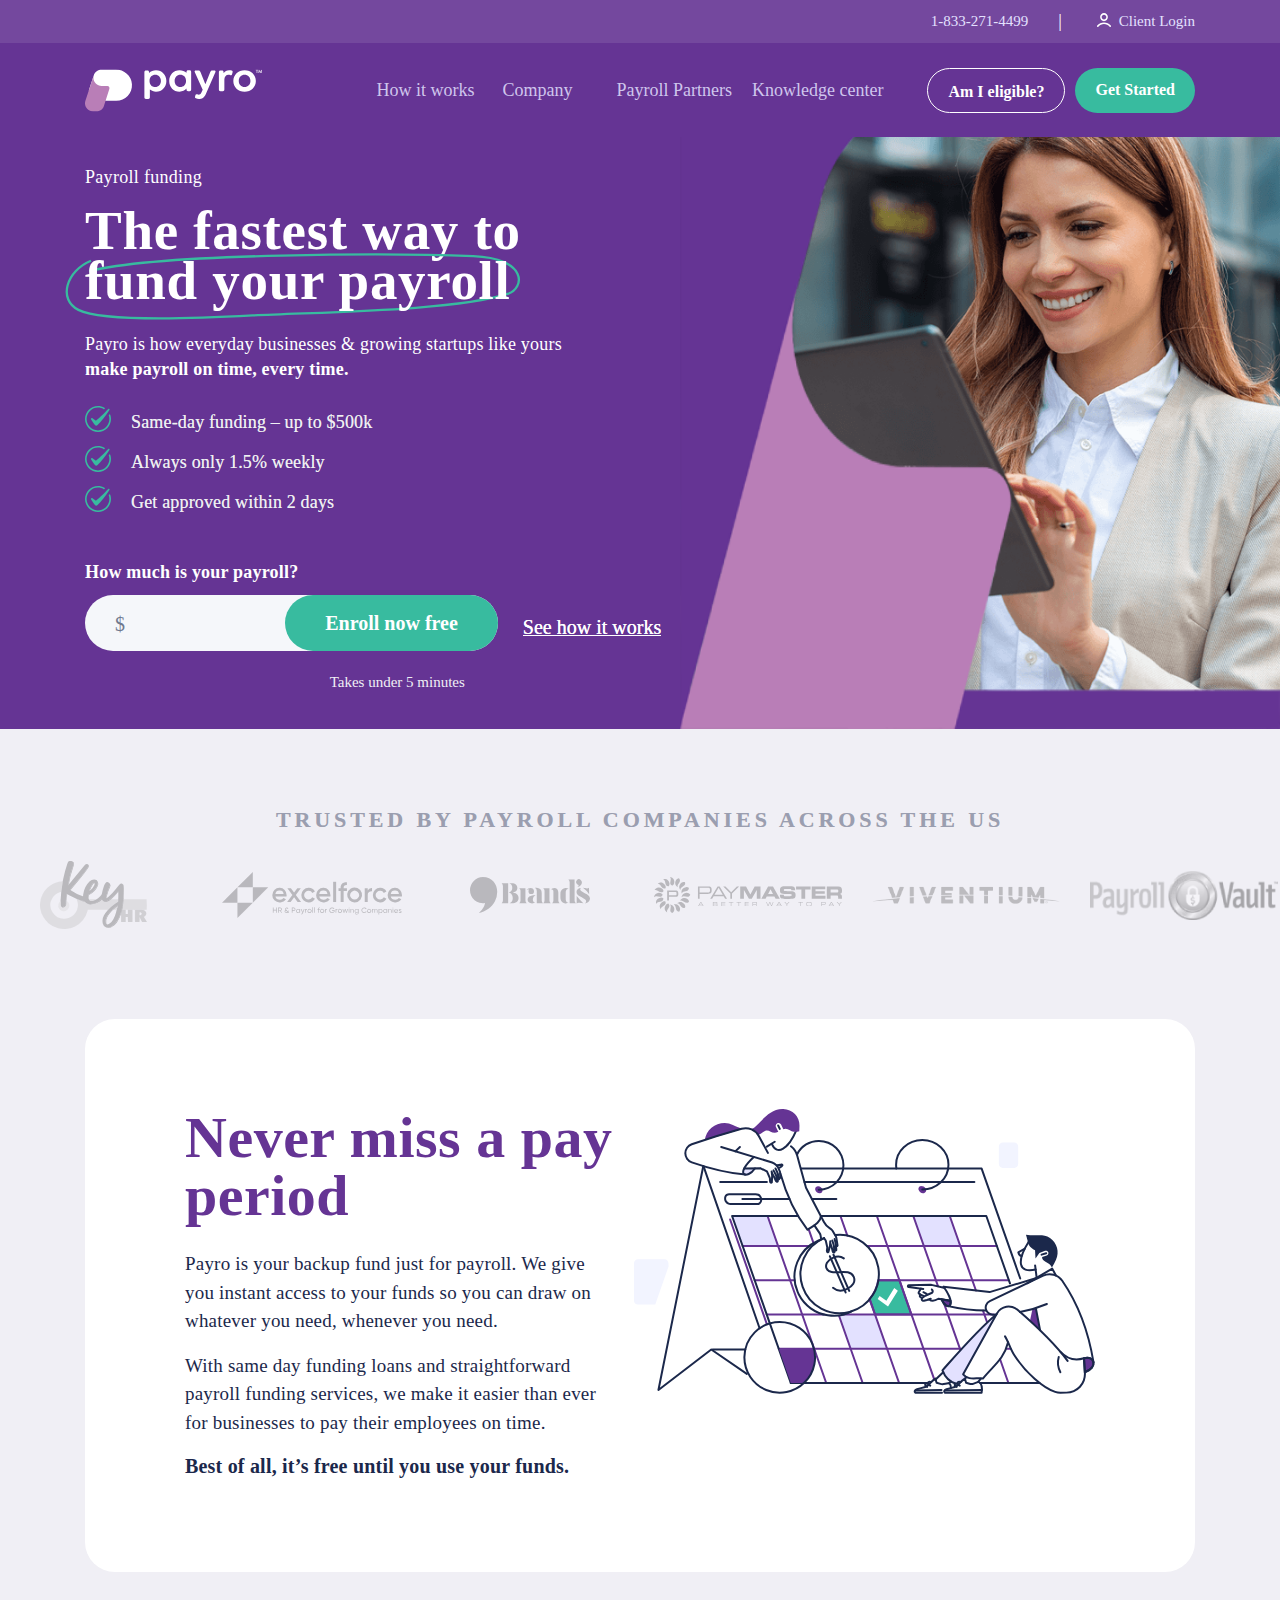
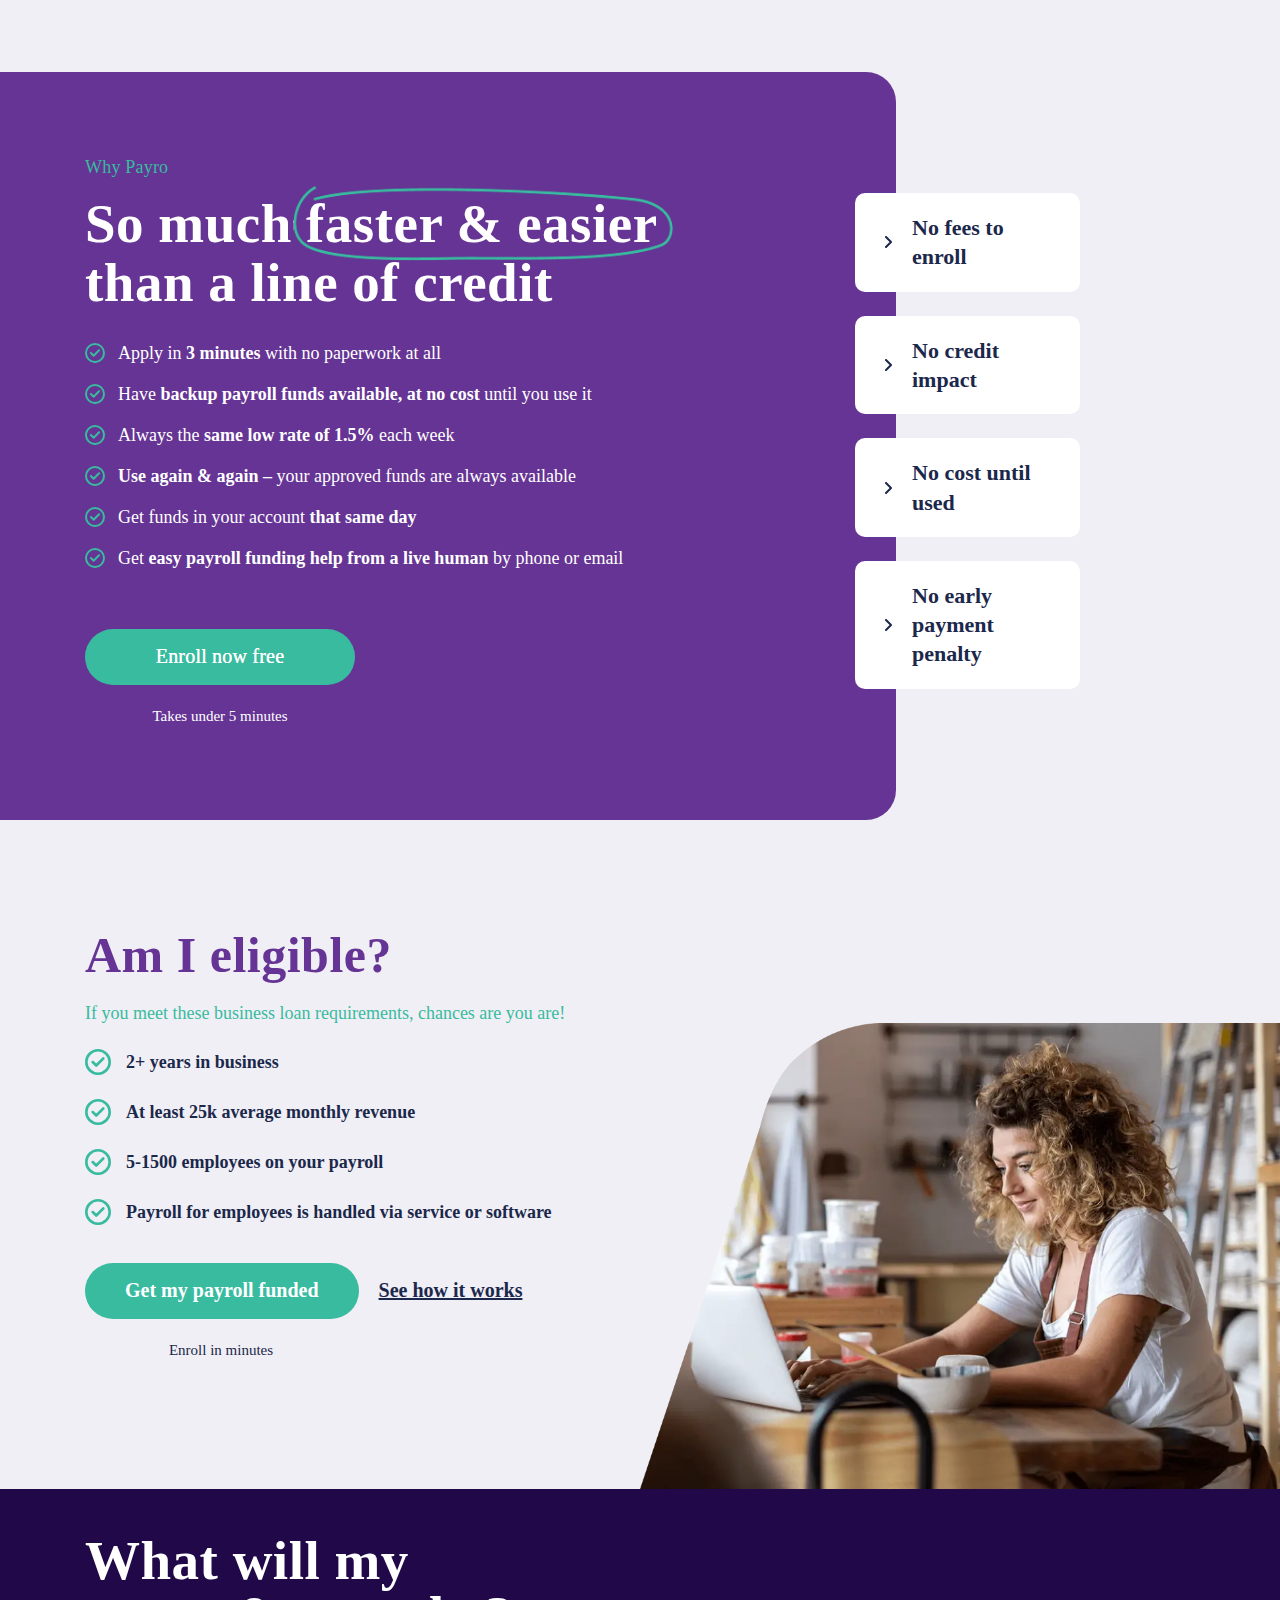
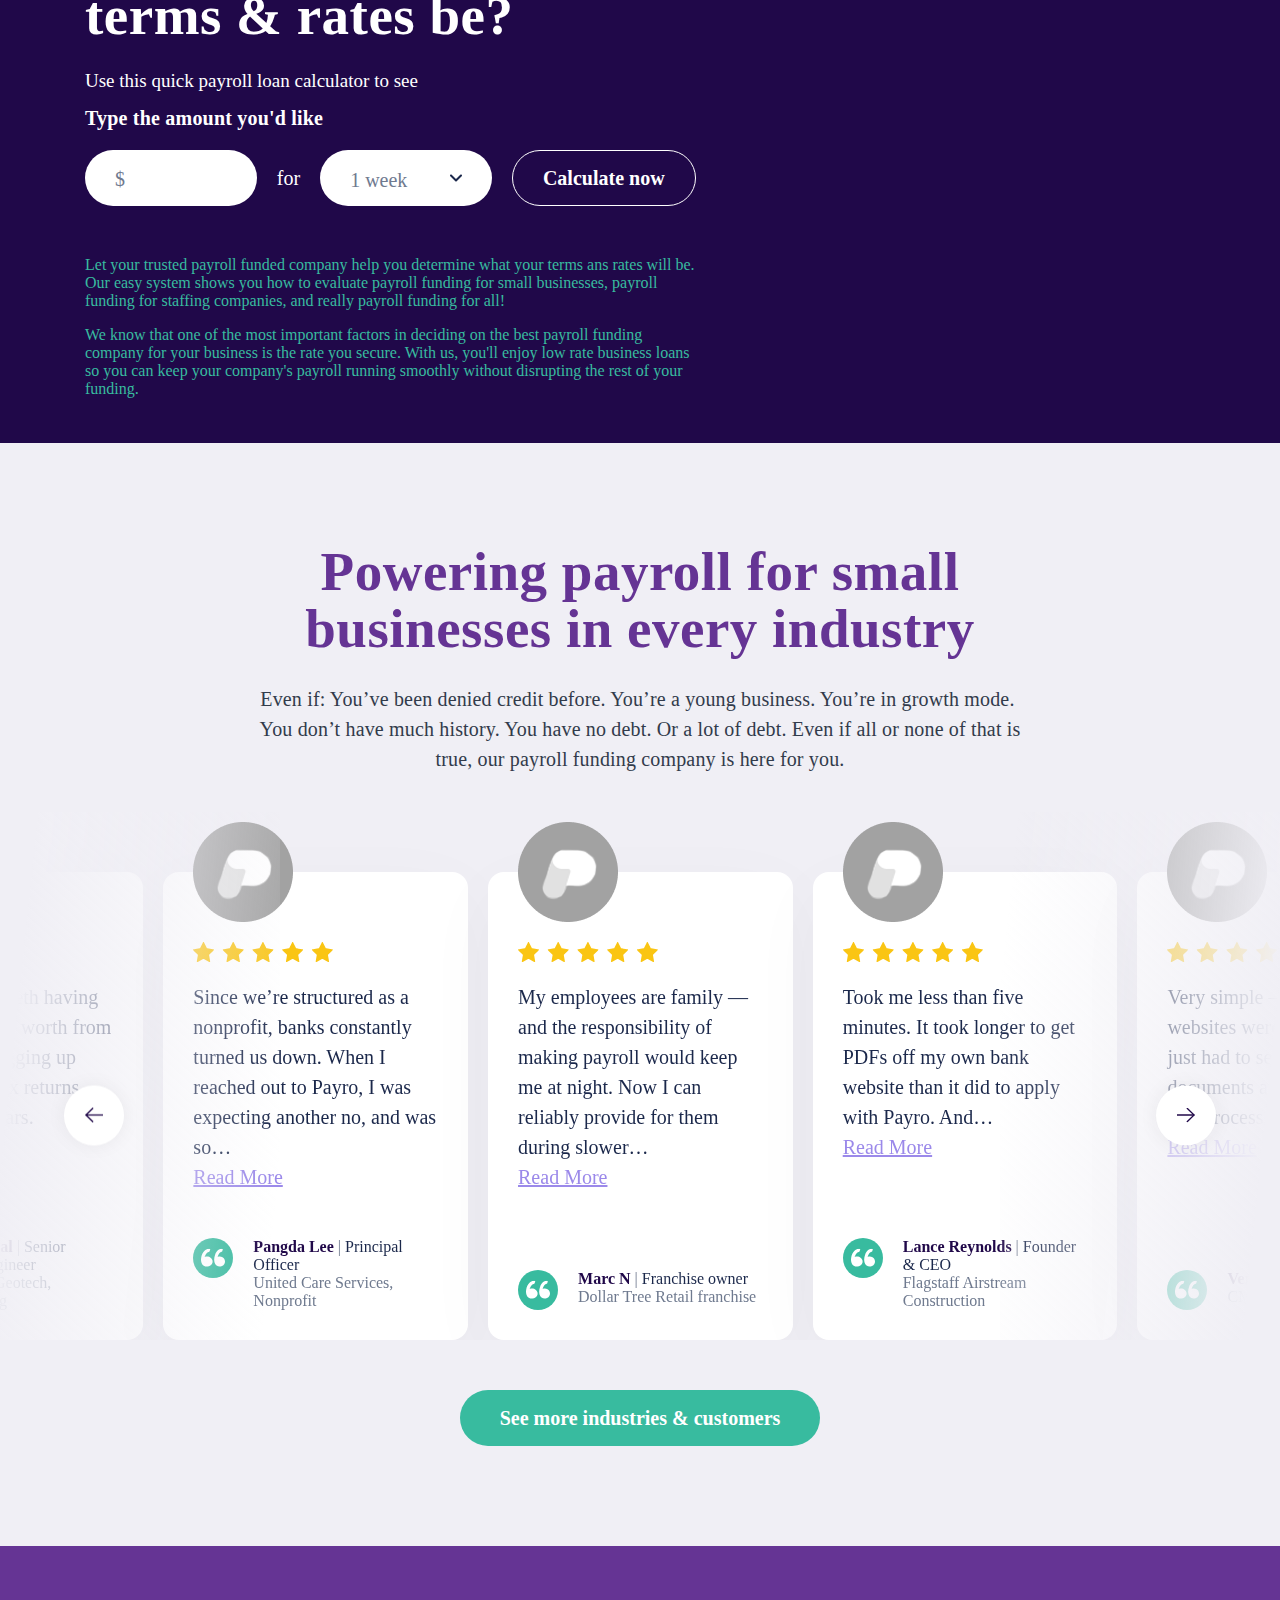
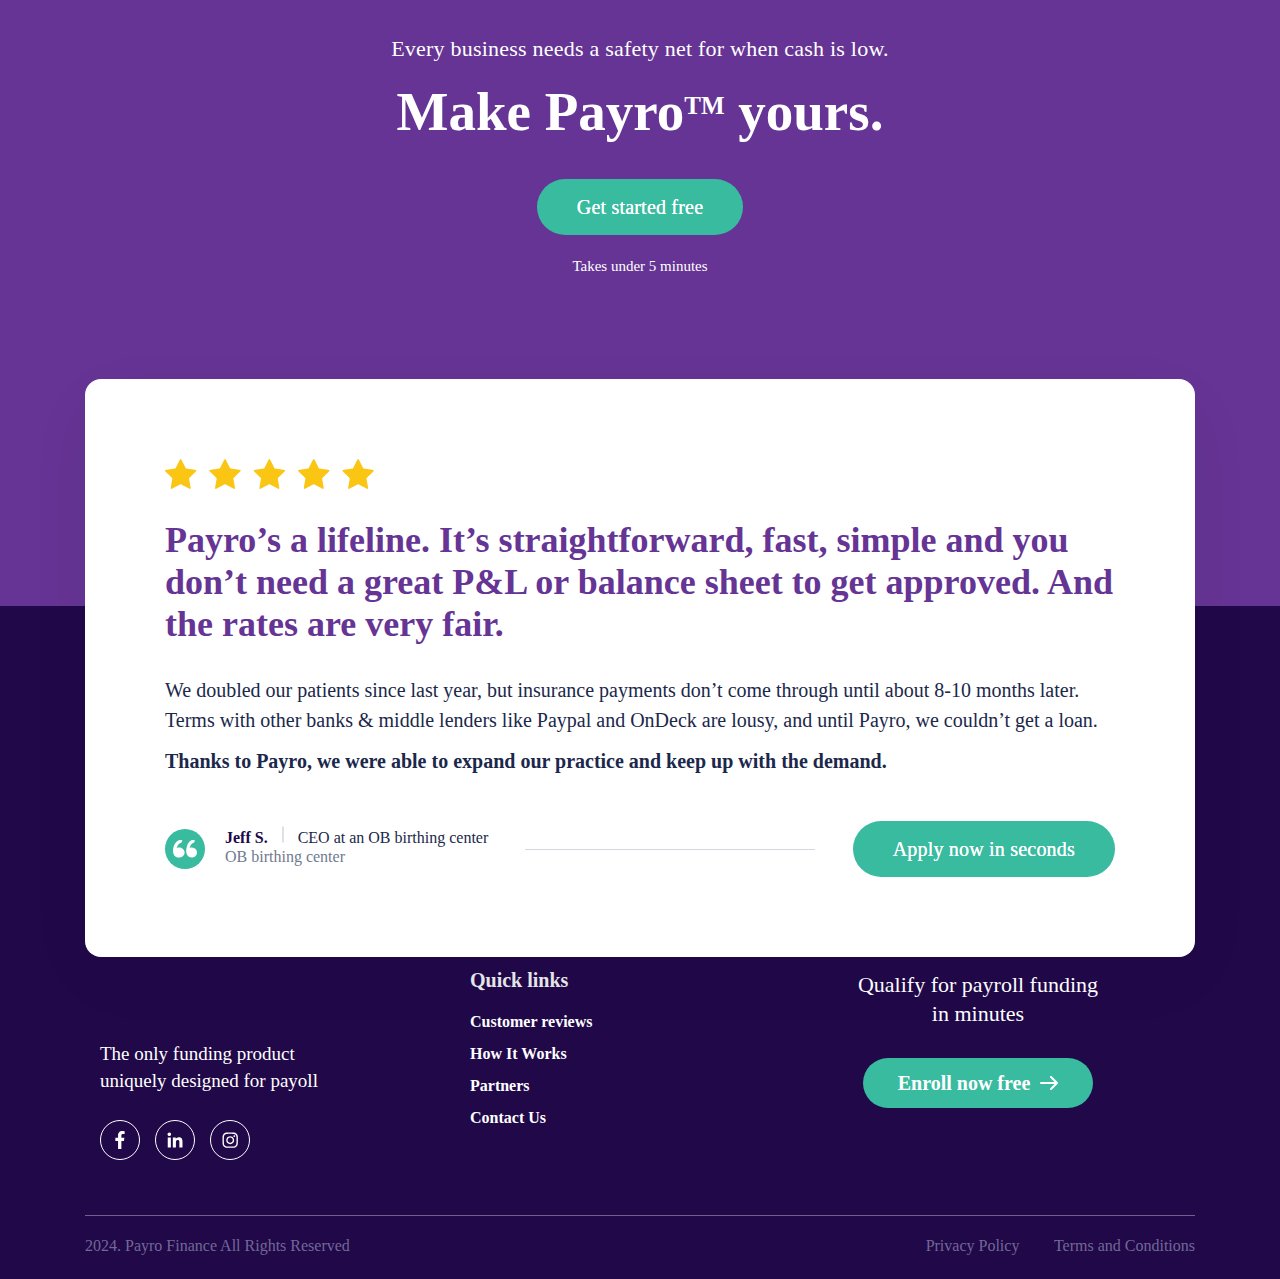
==== commit dc93c59c: "Update index.html" ====
--- a/index.html
+++ b/index.html
@@ -741,7 +741,7 @@
                         <ul class="navbar-nav">
                             <li
                                 class="nav-item menu-item menu-item-type-post_type menu-item-object-page menu-item-164 dropMenu  ">
-                                <a href="#" class="nav-link">How it works<span class="drop-icon"></span></a>
+                                <a href="how_it_work.html" class="nav-link">How it works<span class="drop-icon"></span></a>
                             </li>
                             <li
                                 class="nav-item menu-item menu-item-type-post_type menu-item-object-page menu-item-164 dropMenu  ">
@@ -1848,4 +1848,4 @@
 
 <!-- Mirrored from payrofinance.com/ by HTTrack Website Copier/3.x [XR&CO'2014], Thu, 08 Aug 2024 04:59:42 GMT -->
 
-</html>+</html>
--- a/css/style.minadc6.css
+++ b/css/style.minadc6.css
@@ -0,0 +1,11 @@
+@charset "UTF-8";.wp-block-archives{box-sizing:border-box}.wp-block-archives-dropdown label{display:block}.wp-block-avatar{line-height:0}.wp-block-avatar,.wp-block-avatar img{box-sizing:border-box}.wp-block-avatar.aligncenter{text-align:center}.wp-block-audio{box-sizing:border-box}.wp-block-audio figcaption{margin-bottom:1em;margin-top:.5em}.wp-block-audio audio{min-width:300px;width:100%}.wp-block-button__link{box-sizing:border-box;cursor:pointer;display:inline-block;text-align:center;word-break:break-word}.wp-block-button__link.aligncenter{text-align:center}.wp-block-button__link.alignright{text-align:right}:where(.wp-block-button__link){border-radius:9999px;box-shadow:none;padding:calc(.667em + 2px) calc(1.333em + 2px);text-decoration:none}.wp-block-button[style*=text-decoration] .wp-block-button__link{text-decoration:inherit}.wp-block-buttons>.wp-block-button.has-custom-width{max-width:none}.wp-block-buttons>.wp-block-button.has-custom-width .wp-block-button__link{width:100%}.wp-block-buttons>.wp-block-button.has-custom-font-size .wp-block-button__link{font-size:inherit}.wp-block-buttons>.wp-block-button.wp-block-button__width-25{width:calc(25% - var(--wp--style--block-gap, .5em)*.75)}.wp-block-buttons>.wp-block-button.wp-block-button__width-50{width:calc(50% - var(--wp--style--block-gap, .5em)*.5)}.wp-block-buttons>.wp-block-button.wp-block-button__width-75{width:calc(75% - var(--wp--style--block-gap, .5em)*.25)}.wp-block-buttons>.wp-block-button.wp-block-button__width-100{flex-basis:100%;width:100%}.wp-block-buttons.is-vertical>.wp-block-button.wp-block-button__width-25{width:25%}.wp-block-buttons.is-vertical>.wp-block-button.wp-block-button__width-50{width:50%}.wp-block-buttons.is-vertical>.wp-block-button.wp-block-button__width-75{width:75%}.wp-block-button.is-style-squared,.wp-block-button__link.wp-block-button.is-style-squared{border-radius:0}.wp-block-button.no-border-radius,.wp-block-button__link.no-border-radius{border-radius:0!important}.wp-block-button .wp-block-button__link:where(.is-style-outline),.wp-block-button:where(.is-style-outline)>.wp-block-button__link{border:2px solid;padding:.667em 1.333em}.wp-block-button .wp-block-button__link:where(.is-style-outline):not(.has-text-color),.wp-block-button:where(.is-style-outline)>.wp-block-button__link:not(.has-text-color){color:currentColor}.wp-block-button .wp-block-button__link:where(.is-style-outline):not(.has-background),.wp-block-button:where(.is-style-outline)>.wp-block-button__link:not(.has-background){background-color:initial;background-image:none}.wp-block-button .wp-block-button__link:where(.has-border-color){border-width:initial}.wp-block-button .wp-block-button__link:where([style*=border-top-color]){border-top-width:medium}.wp-block-button .wp-block-button__link:where([style*=border-right-color]){border-right-width:medium}.wp-block-button .wp-block-button__link:where([style*=border-bottom-color]){border-bottom-width:medium}.wp-block-button .wp-block-button__link:where([style*=border-left-color]){border-left-width:medium}.wp-block-button .wp-block-button__link:where([style*=border-style]){border-width:initial}.wp-block-button .wp-block-button__link:where([style*=border-top-style]){border-top-width:medium}.wp-block-button .wp-block-button__link:where([style*=border-right-style]){border-right-width:medium}.wp-block-button .wp-block-button__link:where([style*=border-bottom-style]){border-bottom-width:medium}.wp-block-button .wp-block-button__link:where([style*=border-left-style]){border-left-width:medium}.wp-block-buttons.is-vertical{flex-direction:column}.wp-block-buttons.is-vertical>.wp-block-button:last-child{margin-bottom:0}.wp-block-buttons>.wp-block-button{display:inline-block;margin:0}.wp-block-buttons.is-content-justification-left{justify-content:flex-start}.wp-block-buttons.is-content-justification-left.is-vertical{align-items:flex-start}.wp-block-buttons.is-content-justification-center{justify-content:center}.wp-block-buttons.is-content-justification-center.is-vertical{align-items:center}.wp-block-buttons.is-content-justification-right{justify-content:flex-end}.wp-block-buttons.is-content-justification-right.is-vertical{align-items:flex-end}.wp-block-buttons.is-content-justification-space-between{justify-content:space-between}.wp-block-buttons.aligncenter{text-align:center}.wp-block-buttons:not(.is-content-justification-space-between,.is-content-justification-right,.is-content-justification-left,.is-content-justification-center) .wp-block-button.aligncenter{margin-left:auto;margin-right:auto;width:100%}.wp-block-buttons[style*=text-decoration] .wp-block-button,.wp-block-buttons[style*=text-decoration] .wp-block-button__link{text-decoration:inherit}.wp-block-buttons.has-custom-font-size .wp-block-button__link{font-size:inherit}.wp-block-button.aligncenter,.wp-block-calendar{text-align:center}.wp-block-calendar td,.wp-block-calendar th{border:1px solid;padding:.25em}.wp-block-calendar th{font-weight:400}.wp-block-calendar caption{background-color:inherit}.wp-block-calendar table{border-collapse:collapse;width:100%}.wp-block-calendar table:where(:not(.has-text-color)){color:#40464d}.wp-block-calendar table:where(:not(.has-text-color)) td,.wp-block-calendar table:where(:not(.has-text-color)) th{border-color:#ddd}.wp-block-calendar table.has-background th{background-color:inherit}.wp-block-calendar table.has-text-color th{color:inherit}:where(.wp-block-calendar table:not(.has-background) th){background:#ddd}.wp-block-categories{box-sizing:border-box}.wp-block-categories.alignleft{margin-right:2em}.wp-block-categories.alignright{margin-left:2em}.wp-block-categories.wp-block-categories-dropdown.aligncenter{text-align:center}.wp-block-code{box-sizing:border-box}.wp-block-code code{display:block;font-family:inherit;overflow-wrap:break-word;white-space:pre-wrap}.wp-block-columns{align-items:normal!important;box-sizing:border-box;display:flex;flex-wrap:wrap!important}@media (min-width:782px){.wp-block-columns{flex-wrap:nowrap!important}}.wp-block-columns.are-vertically-aligned-top{align-items:flex-start}.wp-block-columns.are-vertically-aligned-center{align-items:center}.wp-block-columns.are-vertically-aligned-bottom{align-items:flex-end}@media (max-width:781px){.wp-block-columns:not(.is-not-stacked-on-mobile)>.wp-block-column{flex-basis:100%!important}}@media (min-width:782px){.wp-block-columns:not(.is-not-stacked-on-mobile)>.wp-block-column{flex-basis:0;flex-grow:1}.wp-block-columns:not(.is-not-stacked-on-mobile)>.wp-block-column[style*=flex-basis]{flex-grow:0}}.wp-block-columns.is-not-stacked-on-mobile{flex-wrap:nowrap!important}.wp-block-columns.is-not-stacked-on-mobile>.wp-block-column{flex-basis:0;flex-grow:1}.wp-block-columns.is-not-stacked-on-mobile>.wp-block-column[style*=flex-basis]{flex-grow:0}:where(.wp-block-columns){margin-bottom:1.75em}:where(.wp-block-columns.has-background){padding:1.25em 2.375em}.wp-block-column{flex-grow:1;min-width:0;overflow-wrap:break-word;word-break:break-word}.wp-block-column.is-vertically-aligned-top{align-self:flex-start}.wp-block-column.is-vertically-aligned-center{align-self:center}.wp-block-column.is-vertically-aligned-bottom{align-self:flex-end}.wp-block-column.is-vertically-aligned-stretch{align-self:stretch}.wp-block-column.is-vertically-aligned-bottom,.wp-block-column.is-vertically-aligned-center,.wp-block-column.is-vertically-aligned-top{width:100%}.wp-block-post-comments{box-sizing:border-box}.wp-block-post-comments .alignleft{float:left}.wp-block-post-comments .alignright{float:right}.wp-block-post-comments .navigation:after{clear:both;content:"";display:table}.wp-block-post-comments .commentlist{clear:both;list-style:none;margin:0;padding:0}.wp-block-post-comments .commentlist .comment{min-height:2.25em;padding-left:3.25em}.wp-block-post-comments .commentlist .comment p{font-size:1em;line-height:1.8;margin:1em 0}.wp-block-post-comments .commentlist .children{list-style:none;margin:0;padding:0}.wp-block-post-comments .comment-author{line-height:1.5}.wp-block-post-comments .comment-author .avatar{border-radius:1.5em;display:block;float:left;height:2.5em;margin-right:.75em;margin-top:.5em;width:2.5em}.wp-block-post-comments .comment-author cite{font-style:normal}.wp-block-post-comments .comment-meta{font-size:.875em;line-height:1.5}.wp-block-post-comments .comment-meta b{font-weight:400}.wp-block-post-comments .comment-meta .comment-awaiting-moderation{display:block;margin-bottom:1em;margin-top:1em}.wp-block-post-comments .comment-body .commentmetadata{font-size:.875em}.wp-block-post-comments .comment-form-author label,.wp-block-post-comments .comment-form-comment label,.wp-block-post-comments .comment-form-email label,.wp-block-post-comments .comment-form-url label{display:block;margin-bottom:.25em}.wp-block-post-comments .comment-form input:not([type=submit]):not([type=checkbox]),.wp-block-post-comments .comment-form textarea{box-sizing:border-box;display:block;width:100%}.wp-block-post-comments .comment-form-cookies-consent{display:flex;gap:.25em}.wp-block-post-comments .comment-form-cookies-consent #wp-comment-cookies-consent{margin-top:.35em}.wp-block-post-comments .comment-reply-title{margin-bottom:0}.wp-block-post-comments .comment-reply-title :where(small){font-size:var(--wp--preset--font-size--medium,smaller);margin-left:.5em}.wp-block-post-comments .reply{font-size:.875em;margin-bottom:1.4em}.wp-block-post-comments input:not([type=submit]),.wp-block-post-comments textarea{border:1px solid #949494;font-family:inherit;font-size:1em}.wp-block-post-comments input:not([type=submit]):not([type=checkbox]),.wp-block-post-comments textarea{padding:calc(.667em + 2px)}:where(.wp-block-post-comments input[type=submit]){border:none}.wp-block-comments-pagination>.wp-block-comments-pagination-next,.wp-block-comments-pagination>.wp-block-comments-pagination-numbers,.wp-block-comments-pagination>.wp-block-comments-pagination-previous{margin-bottom:.5em;margin-right:.5em}.wp-block-comments-pagination>.wp-block-comments-pagination-next:last-child,.wp-block-comments-pagination>.wp-block-comments-pagination-numbers:last-child,.wp-block-comments-pagination>.wp-block-comments-pagination-previous:last-child{margin-right:0}.wp-block-comments-pagination .wp-block-comments-pagination-previous-arrow{display:inline-block;margin-right:1ch}.wp-block-comments-pagination .wp-block-comments-pagination-previous-arrow:not(.is-arrow-chevron){transform:scaleX(1)}.wp-block-comments-pagination .wp-block-comments-pagination-next-arrow{display:inline-block;margin-left:1ch}.wp-block-comments-pagination .wp-block-comments-pagination-next-arrow:not(.is-arrow-chevron){transform:scaleX(1)}.wp-block-comments-pagination.aligncenter{justify-content:center}.wp-block-comment-template{box-sizing:border-box;list-style:none;margin-bottom:0;max-width:100%;padding:0}.wp-block-comment-template li{clear:both}.wp-block-comment-template ol{list-style:none;margin-bottom:0;max-width:100%;padding-left:2rem}.wp-block-comment-template.alignleft{float:left}.wp-block-comment-template.aligncenter{margin-left:auto;margin-right:auto;width:-moz-fit-content;width:fit-content}.wp-block-comment-template.alignright{float:right}.wp-block-cover,.wp-block-cover-image{align-items:center;background-position:50%;box-sizing:border-box;display:flex;justify-content:center;min-height:430px;overflow:hidden;overflow:clip;padding:1em;position:relative}.wp-block-cover .has-background-dim:not([class*=-background-color]),.wp-block-cover-image .has-background-dim:not([class*=-background-color]),.wp-block-cover-image.has-background-dim:not([class*=-background-color]),.wp-block-cover.has-background-dim:not([class*=-background-color]){background-color:#000}.wp-block-cover .has-background-dim.has-background-gradient,.wp-block-cover-image .has-background-dim.has-background-gradient{background-color:initial}.wp-block-cover-image.has-background-dim:before,.wp-block-cover.has-background-dim:before{background-color:inherit;content:""}.wp-block-cover .wp-block-cover__background,.wp-block-cover .wp-block-cover__gradient-background,.wp-block-cover-image .wp-block-cover__background,.wp-block-cover-image .wp-block-cover__gradient-background,.wp-block-cover-image.has-background-dim:not(.has-background-gradient):before,.wp-block-cover.has-background-dim:not(.has-background-gradient):before{bottom:0;left:0;opacity:.5;position:absolute;right:0;top:0;z-index:1}.wp-block-cover-image.has-background-dim.has-background-dim-10 .wp-block-cover__background,.wp-block-cover-image.has-background-dim.has-background-dim-10 .wp-block-cover__gradient-background,.wp-block-cover-image.has-background-dim.has-background-dim-10:not(.has-background-gradient):before,.wp-block-cover.has-background-dim.has-background-dim-10 .wp-block-cover__background,.wp-block-cover.has-background-dim.has-background-dim-10 .wp-block-cover__gradient-background,.wp-block-cover.has-background-dim.has-background-dim-10:not(.has-background-gradient):before{opacity:.1}.wp-block-cover-image.has-background-dim.has-background-dim-20 .wp-block-cover__background,.wp-block-cover-image.has-background-dim.has-background-dim-20 .wp-block-cover__gradient-background,.wp-block-cover-image.has-background-dim.has-background-dim-20:not(.has-background-gradient):before,.wp-block-cover.has-background-dim.has-background-dim-20 .wp-block-cover__background,.wp-block-cover.has-background-dim.has-background-dim-20 .wp-block-cover__gradient-background,.wp-block-cover.has-background-dim.has-background-dim-20:not(.has-background-gradient):before{opacity:.2}.wp-block-cover-image.has-background-dim.has-background-dim-30 .wp-block-cover__background,.wp-block-cover-image.has-background-dim.has-background-dim-30 .wp-block-cover__gradient-background,.wp-block-cover-image.has-background-dim.has-background-dim-30:not(.has-background-gradient):before,.wp-block-cover.has-background-dim.has-background-dim-30 .wp-block-cover__background,.wp-block-cover.has-background-dim.has-background-dim-30 .wp-block-cover__gradient-background,.wp-block-cover.has-background-dim.has-background-dim-30:not(.has-background-gradient):before{opacity:.3}.wp-block-cover-image.has-background-dim.has-background-dim-40 .wp-block-cover__background,.wp-block-cover-image.has-background-dim.has-background-dim-40 .wp-block-cover__gradient-background,.wp-block-cover-image.has-background-dim.has-background-dim-40:not(.has-background-gradient):before,.wp-block-cover.has-background-dim.has-background-dim-40 .wp-block-cover__background,.wp-block-cover.has-background-dim.has-background-dim-40 .wp-block-cover__gradient-background,.wp-block-cover.has-background-dim.has-background-dim-40:not(.has-background-gradient):before{opacity:.4}.wp-block-cover-image.has-background-dim.has-background-dim-50 .wp-block-cover__background,.wp-block-cover-image.has-background-dim.has-background-dim-50 .wp-block-cover__gradient-background,.wp-block-cover-image.has-background-dim.has-background-dim-50:not(.has-background-gradient):before,.wp-block-cover.has-background-dim.has-background-dim-50 .wp-block-cover__background,.wp-block-cover.has-background-dim.has-background-dim-50 .wp-block-cover__gradient-background,.wp-block-cover.has-background-dim.has-background-dim-50:not(.has-background-gradient):before{opacity:.5}.wp-block-cover-image.has-background-dim.has-background-dim-60 .wp-block-cover__background,.wp-block-cover-image.has-background-dim.has-background-dim-60 .wp-block-cover__gradient-background,.wp-block-cover-image.has-background-dim.has-background-dim-60:not(.has-background-gradient):before,.wp-block-cover.has-background-dim.has-background-dim-60 .wp-block-cover__background,.wp-block-cover.has-background-dim.has-background-dim-60 .wp-block-cover__gradient-background,.wp-block-cover.has-background-dim.has-background-dim-60:not(.has-background-gradient):before{opacity:.6}.wp-block-cover-image.has-background-dim.has-background-dim-70 .wp-block-cover__background,.wp-block-cover-image.has-background-dim.has-background-dim-70 .wp-block-cover__gradient-background,.wp-block-cover-image.has-background-dim.has-background-dim-70:not(.has-background-gradient):before,.wp-block-cover.has-background-dim.has-background-dim-70 .wp-block-cover__background,.wp-block-cover.has-background-dim.has-background-dim-70 .wp-block-cover__gradient-background,.wp-block-cover.has-background-dim.has-background-dim-70:not(.has-background-gradient):before{opacity:.7}.wp-block-cover-image.has-background-dim.has-background-dim-80 .wp-block-cover__background,.wp-block-cover-image.has-background-dim.has-background-dim-80 .wp-block-cover__gradient-background,.wp-block-cover-image.has-background-dim.has-background-dim-80:not(.has-background-gradient):before,.wp-block-cover.has-background-dim.has-background-dim-80 .wp-block-cover__background,.wp-block-cover.has-background-dim.has-background-dim-80 .wp-block-cover__gradient-background,.wp-block-cover.has-background-dim.has-background-dim-80:not(.has-background-gradient):before{opacity:.8}.wp-block-cover-image.has-background-dim.has-background-dim-90 .wp-block-cover__background,.wp-block-cover-image.has-background-dim.has-background-dim-90 .wp-block-cover__gradient-background,.wp-block-cover-image.has-background-dim.has-background-dim-90:not(.has-background-gradient):before,.wp-block-cover.has-background-dim.has-background-dim-90 .wp-block-cover__background,.wp-block-cover.has-background-dim.has-background-dim-90 .wp-block-cover__gradient-background,.wp-block-cover.has-background-dim.has-background-dim-90:not(.has-background-gradient):before{opacity:.9}.wp-block-cover-image.has-background-dim.has-background-dim-100 .wp-block-cover__background,.wp-block-cover-image.has-background-dim.has-background-dim-100 .wp-block-cover__gradient-background,.wp-block-cover-image.has-background-dim.has-background-dim-100:not(.has-background-gradient):before,.wp-block-cover.has-background-dim.has-background-dim-100 .wp-block-cover__background,.wp-block-cover.has-background-dim.has-background-dim-100 .wp-block-cover__gradient-background,.wp-block-cover.has-background-dim.has-background-dim-100:not(.has-background-gradient):before{opacity:1}.wp-block-cover .wp-block-cover__background.has-background-dim.has-background-dim-0,.wp-block-cover .wp-block-cover__gradient-background.has-background-dim.has-background-dim-0,.wp-block-cover-image .wp-block-cover__background.has-background-dim.has-background-dim-0,.wp-block-cover-image .wp-block-cover__gradient-background.has-background-dim.has-background-dim-0{opacity:0}.wp-block-cover .wp-block-cover__background.has-background-dim.has-background-dim-10,.wp-block-cover .wp-block-cover__gradient-background.has-background-dim.has-background-dim-10,.wp-block-cover-image .wp-block-cover__background.has-background-dim.has-background-dim-10,.wp-block-cover-image .wp-block-cover__gradient-background.has-background-dim.has-background-dim-10{opacity:.1}.wp-block-cover .wp-block-cover__background.has-background-dim.has-background-dim-20,.wp-block-cover .wp-block-cover__gradient-background.has-background-dim.has-background-dim-20,.wp-block-cover-image .wp-block-cover__background.has-background-dim.has-background-dim-20,.wp-block-cover-image .wp-block-cover__gradient-background.has-background-dim.has-background-dim-20{opacity:.2}.wp-block-cover .wp-block-cover__background.has-background-dim.has-background-dim-30,.wp-block-cover .wp-block-cover__gradient-background.has-background-dim.has-background-dim-30,.wp-block-cover-image .wp-block-cover__background.has-background-dim.has-background-dim-30,.wp-block-cover-image .wp-block-cover__gradient-background.has-background-dim.has-background-dim-30{opacity:.3}.wp-block-cover .wp-block-cover__background.has-background-dim.has-background-dim-40,.wp-block-cover .wp-block-cover__gradient-background.has-background-dim.has-background-dim-40,.wp-block-cover-image .wp-block-cover__background.has-background-dim.has-background-dim-40,.wp-block-cover-image .wp-block-cover__gradient-background.has-background-dim.has-background-dim-40{opacity:.4}.wp-block-cover .wp-block-cover__background.has-background-dim.has-background-dim-50,.wp-block-cover .wp-block-cover__gradient-background.has-background-dim.has-background-dim-50,.wp-block-cover-image .wp-block-cover__background.has-background-dim.has-background-dim-50,.wp-block-cover-image .wp-block-cover__gradient-background.has-background-dim.has-background-dim-50{opacity:.5}.wp-block-cover .wp-block-cover__background.has-background-dim.has-background-dim-60,.wp-block-cover .wp-block-cover__gradient-background.has-background-dim.has-background-dim-60,.wp-block-cover-image .wp-block-cover__background.has-background-dim.has-background-dim-60,.wp-block-cover-image .wp-block-cover__gradient-background.has-background-dim.has-background-dim-60{opacity:.6}.wp-block-cover .wp-block-cover__background.has-background-dim.has-background-dim-70,.wp-block-cover .wp-block-cover__gradient-background.has-background-dim.has-background-dim-70,.wp-block-cover-image .wp-block-cover__background.has-background-dim.has-background-dim-70,.wp-block-cover-image .wp-block-cover__gradient-background.has-background-dim.has-background-dim-70{opacity:.7}.wp-block-cover .wp-block-cover__background.has-background-dim.has-background-dim-80,.wp-block-cover .wp-block-cover__gradient-background.has-background-dim.has-background-dim-80,.wp-block-cover-image .wp-block-cover__background.has-background-dim.has-background-dim-80,.wp-block-cover-image .wp-block-cover__gradient-background.has-background-dim.has-background-dim-80{opacity:.8}.wp-block-cover .wp-block-cover__background.has-background-dim.has-background-dim-90,.wp-block-cover .wp-block-cover__gradient-background.has-background-dim.has-background-dim-90,.wp-block-cover-image .wp-block-cover__background.has-background-dim.has-background-dim-90,.wp-block-cover-image .wp-block-cover__gradient-background.has-background-dim.has-background-dim-90{opacity:.9}.wp-block-cover .wp-block-cover__background.has-background-dim.has-background-dim-100,.wp-block-cover .wp-block-cover__gradient-background.has-background-dim.has-background-dim-100,.wp-block-cover-image .wp-block-cover__background.has-background-dim.has-background-dim-100,.wp-block-cover-image .wp-block-cover__gradient-background.has-background-dim.has-background-dim-100{opacity:1}.wp-block-cover-image.alignleft,.wp-block-cover-image.alignright,.wp-block-cover.alignleft,.wp-block-cover.alignright{max-width:420px;width:100%}.wp-block-cover-image:after,.wp-block-cover:after{content:"";display:block;font-size:0;min-height:inherit}@supports (position:sticky){.wp-block-cover-image:after,.wp-block-cover:after{content:none}}.wp-block-cover-image.aligncenter,.wp-block-cover-image.alignleft,.wp-block-cover-image.alignright,.wp-block-cover.aligncenter,.wp-block-cover.alignleft,.wp-block-cover.alignright{display:flex}.wp-block-cover .wp-block-cover__inner-container,.wp-block-cover-image .wp-block-cover__inner-container{color:inherit;width:100%;z-index:1}.wp-block-cover h1:where(:not(.has-text-color)),.wp-block-cover h2:where(:not(.has-text-color)),.wp-block-cover h3:where(:not(.has-text-color)),.wp-block-cover h4:where(:not(.has-text-color)),.wp-block-cover h5:where(:not(.has-text-color)),.wp-block-cover h6:where(:not(.has-text-color)),.wp-block-cover p:where(:not(.has-text-color)),.wp-block-cover-image h1:where(:not(.has-text-color)),.wp-block-cover-image h2:where(:not(.has-text-color)),.wp-block-cover-image h3:where(:not(.has-text-color)),.wp-block-cover-image h4:where(:not(.has-text-color)),.wp-block-cover-image h5:where(:not(.has-text-color)),.wp-block-cover-image h6:where(:not(.has-text-color)),.wp-block-cover-image p:where(:not(.has-text-color)){color:inherit}.wp-block-cover-image.is-position-top-left,.wp-block-cover.is-position-top-left{align-items:flex-start;justify-content:flex-start}.wp-block-cover-image.is-position-top-center,.wp-block-cover.is-position-top-center{align-items:flex-start;justify-content:center}.wp-block-cover-image.is-position-top-right,.wp-block-cover.is-position-top-right{align-items:flex-start;justify-content:flex-end}.wp-block-cover-image.is-position-center-left,.wp-block-cover.is-position-center-left{align-items:center;justify-content:flex-start}.wp-block-cover-image.is-position-center-center,.wp-block-cover.is-position-center-center{align-items:center;justify-content:center}.wp-block-cover-image.is-position-center-right,.wp-block-cover.is-position-center-right{align-items:center;justify-content:flex-end}.wp-block-cover-image.is-position-bottom-left,.wp-block-cover.is-position-bottom-left{align-items:flex-end;justify-content:flex-start}.wp-block-cover-image.is-position-bottom-center,.wp-block-cover.is-position-bottom-center{align-items:flex-end;justify-content:center}.wp-block-cover-image.is-position-bottom-right,.wp-block-cover.is-position-bottom-right{align-items:flex-end;justify-content:flex-end}.wp-block-cover-image.has-custom-content-position.has-custom-content-position .wp-block-cover__inner-container,.wp-block-cover.has-custom-content-position.has-custom-content-position .wp-block-cover__inner-container{margin:0}.wp-block-cover-image.has-custom-content-position.has-custom-content-position.is-position-bottom-left .wp-block-cover__inner-container,.wp-block-cover-image.has-custom-content-position.has-custom-content-position.is-position-bottom-right .wp-block-cover__inner-container,.wp-block-cover-image.has-custom-content-position.has-custom-content-position.is-position-center-left .wp-block-cover__inner-container,.wp-block-cover-image.has-custom-content-position.has-custom-content-position.is-position-center-right .wp-block-cover__inner-container,.wp-block-cover-image.has-custom-content-position.has-custom-content-position.is-position-top-left .wp-block-cover__inner-container,.wp-block-cover-image.has-custom-content-position.has-custom-content-position.is-position-top-right .wp-block-cover__inner-container,.wp-block-cover.has-custom-content-position.has-custom-content-position.is-position-bottom-left .wp-block-cover__inner-container,.wp-block-cover.has-custom-content-position.has-custom-content-position.is-position-bottom-right .wp-block-cover__inner-container,.wp-block-cover.has-custom-content-position.has-custom-content-position.is-position-center-left .wp-block-cover__inner-container,.wp-block-cover.has-custom-content-position.has-custom-content-position.is-position-center-right .wp-block-cover__inner-container,.wp-block-cover.has-custom-content-position.has-custom-content-position.is-position-top-left .wp-block-cover__inner-container,.wp-block-cover.has-custom-content-position.has-custom-content-position.is-position-top-right .wp-block-cover__inner-container{margin:0;width:auto}.wp-block-cover .wp-block-cover__image-background,.wp-block-cover video.wp-block-cover__video-background,.wp-block-cover-image .wp-block-cover__image-background,.wp-block-cover-image video.wp-block-cover__video-background{border:none;bottom:0;box-shadow:none;height:100%;left:0;margin:0;max-height:none;max-width:none;object-fit:cover;outline:none;padding:0;position:absolute;right:0;top:0;width:100%}.wp-block-cover-image.has-parallax,.wp-block-cover.has-parallax,.wp-block-cover__image-background.has-parallax,video.wp-block-cover__video-background.has-parallax{background-attachment:fixed;background-repeat:no-repeat;background-size:cover}@supports (-webkit-touch-callout:inherit){.wp-block-cover-image.has-parallax,.wp-block-cover.has-parallax,.wp-block-cover__image-background.has-parallax,video.wp-block-cover__video-background.has-parallax{background-attachment:scroll}}@media (prefers-reduced-motion:reduce){.wp-block-cover-image.has-parallax,.wp-block-cover.has-parallax,.wp-block-cover__image-background.has-parallax,video.wp-block-cover__video-background.has-parallax{background-attachment:scroll}}.wp-block-cover-image.is-repeated,.wp-block-cover.is-repeated,.wp-block-cover__image-background.is-repeated,video.wp-block-cover__video-background.is-repeated{background-repeat:repeat;background-size:auto}.wp-block-cover__image-background,.wp-block-cover__video-background{z-index:0}.wp-block-cover-image-text,.wp-block-cover-image-text a,.wp-block-cover-image-text a:active,.wp-block-cover-image-text a:focus,.wp-block-cover-image-text a:hover,.wp-block-cover-text,.wp-block-cover-text a,.wp-block-cover-text a:active,.wp-block-cover-text a:focus,.wp-block-cover-text a:hover,section.wp-block-cover-image h2,section.wp-block-cover-image h2 a,section.wp-block-cover-image h2 a:active,section.wp-block-cover-image h2 a:focus,section.wp-block-cover-image h2 a:hover{color:#fff}.wp-block-cover-image .wp-block-cover.has-left-content{justify-content:flex-start}.wp-block-cover-image .wp-block-cover.has-right-content{justify-content:flex-end}.wp-block-cover-image.has-left-content .wp-block-cover-image-text,.wp-block-cover.has-left-content .wp-block-cover-text,section.wp-block-cover-image.has-left-content>h2{margin-left:0;text-align:left}.wp-block-cover-image.has-right-content .wp-block-cover-image-text,.wp-block-cover.has-right-content .wp-block-cover-text,section.wp-block-cover-image.has-right-content>h2{margin-right:0;text-align:right}.wp-block-cover .wp-block-cover-text,.wp-block-cover-image .wp-block-cover-image-text,section.wp-block-cover-image>h2{font-size:2em;line-height:1.25;margin-bottom:0;max-width:840px;padding:.44em;text-align:center;z-index:1}:where(.wp-block-cover-image:not(.has-text-color)),:where(.wp-block-cover:not(.has-text-color)){color:#fff}:where(.wp-block-cover-image.is-light:not(.has-text-color)),:where(.wp-block-cover.is-light:not(.has-text-color)){color:#000}.wp-block-details{box-sizing:border-box;overflow:hidden}.wp-block-details summary{cursor:pointer}.wp-block-embed.alignleft,.wp-block-embed.alignright,.wp-block[data-align=left]>[data-type="core/embed"],.wp-block[data-align=right]>[data-type="core/embed"]{max-width:360px;width:100%}.wp-block-embed.alignleft .wp-block-embed__wrapper,.wp-block-embed.alignright .wp-block-embed__wrapper,.wp-block[data-align=left]>[data-type="core/embed"] .wp-block-embed__wrapper,.wp-block[data-align=right]>[data-type="core/embed"] .wp-block-embed__wrapper{min-width:280px}.wp-block-cover .wp-block-embed{min-height:240px;min-width:320px}.wp-block-embed{overflow-wrap:break-word}.wp-block-embed figcaption{margin-bottom:1em;margin-top:.5em}.wp-block-embed iframe{max-width:100%}.wp-block-embed__wrapper{position:relative}.wp-embed-responsive .wp-has-aspect-ratio .wp-block-embed__wrapper:before{content:"";display:block;padding-top:50%}.wp-embed-responsive .wp-has-aspect-ratio iframe{bottom:0;height:100%;left:0;position:absolute;right:0;top:0;width:100%}.wp-embed-responsive .wp-embed-aspect-21-9 .wp-block-embed__wrapper:before{padding-top:42.85%}.wp-embed-responsive .wp-embed-aspect-18-9 .wp-block-embed__wrapper:before{padding-top:50%}.wp-embed-responsive .wp-embed-aspect-16-9 .wp-block-embed__wrapper:before{padding-top:56.25%}.wp-embed-responsive .wp-embed-aspect-4-3 .wp-block-embed__wrapper:before{padding-top:75%}.wp-embed-responsive .wp-embed-aspect-1-1 .wp-block-embed__wrapper:before{padding-top:100%}.wp-embed-responsive .wp-embed-aspect-9-16 .wp-block-embed__wrapper:before{padding-top:177.77%}.wp-embed-responsive .wp-embed-aspect-1-2 .wp-block-embed__wrapper:before{padding-top:200%}.wp-block-file{box-sizing:border-box}.wp-block-file:not(.wp-element-button){font-size:.8em}.wp-block-file.aligncenter{text-align:center}.wp-block-file.alignright{text-align:right}.wp-block-file *+.wp-block-file__button{margin-left:.75em}:where(.wp-block-file){margin-bottom:1.5em}.wp-block-file__embed{margin-bottom:1em}:where(.wp-block-file__button){border-radius:2em;display:inline-block;padding:.5em 1em}:where(.wp-block-file__button):is(a):active,:where(.wp-block-file__button):is(a):focus,:where(.wp-block-file__button):is(a):hover,:where(.wp-block-file__button):is(a):visited{box-shadow:none;color:#fff;opacity:.85;text-decoration:none}.wp-block-form-input__label{display:flex;flex-direction:column;gap:.25em;margin-bottom:.5em;width:100%}.wp-block-form-input__label.is-label-inline{align-items:center;flex-direction:row;gap:.5em}.wp-block-form-input__label.is-label-inline .wp-block-form-input__label-content{margin-bottom:.5em}.wp-block-form-input__label:has(input[type=checkbox]){flex-direction:row-reverse;width:-moz-fit-content;width:fit-content}.wp-block-form-input__label-content{width:-moz-fit-content;width:fit-content}.wp-block-form-input__input{font-size:1em;margin-bottom:.5em;padding:0 .5em}.wp-block-form-input__input[type=date],.wp-block-form-input__input[type=datetime-local],.wp-block-form-input__input[type=datetime],.wp-block-form-input__input[type=email],.wp-block-form-input__input[type=month],.wp-block-form-input__input[type=number],.wp-block-form-input__input[type=password],.wp-block-form-input__input[type=search],.wp-block-form-input__input[type=tel],.wp-block-form-input__input[type=text],.wp-block-form-input__input[type=time],.wp-block-form-input__input[type=url],.wp-block-form-input__input[type=week]{border:1px solid;line-height:2;min-height:2em}textarea.wp-block-form-input__input{min-height:10em}.blocks-gallery-grid:not(.has-nested-images),.wp-block-gallery:not(.has-nested-images){display:flex;flex-wrap:wrap;list-style-type:none;margin:0;padding:0}.blocks-gallery-grid:not(.has-nested-images) .blocks-gallery-image,.blocks-gallery-grid:not(.has-nested-images) .blocks-gallery-item,.wp-block-gallery:not(.has-nested-images) .blocks-gallery-image,.wp-block-gallery:not(.has-nested-images) .blocks-gallery-item{display:flex;flex-direction:column;flex-grow:1;justify-content:center;margin:0 1em 1em 0;position:relative;width:calc(50% - 1em)}.blocks-gallery-grid:not(.has-nested-images) .blocks-gallery-image:nth-of-type(2n),.blocks-gallery-grid:not(.has-nested-images) .blocks-gallery-item:nth-of-type(2n),.wp-block-gallery:not(.has-nested-images) .blocks-gallery-image:nth-of-type(2n),.wp-block-gallery:not(.has-nested-images) .blocks-gallery-item:nth-of-type(2n){margin-right:0}.blocks-gallery-grid:not(.has-nested-images) .blocks-gallery-image figure,.blocks-gallery-grid:not(.has-nested-images) .blocks-gallery-item figure,.wp-block-gallery:not(.has-nested-images) .blocks-gallery-image figure,.wp-block-gallery:not(.has-nested-images) .blocks-gallery-item figure{align-items:flex-end;display:flex;height:100%;justify-content:flex-start;margin:0}.blocks-gallery-grid:not(.has-nested-images) .blocks-gallery-image img,.blocks-gallery-grid:not(.has-nested-images) .blocks-gallery-item img,.wp-block-gallery:not(.has-nested-images) .blocks-gallery-image img,.wp-block-gallery:not(.has-nested-images) .blocks-gallery-item img{display:block;height:auto;max-width:100%;width:auto}.blocks-gallery-grid:not(.has-nested-images) .blocks-gallery-image figcaption,.blocks-gallery-grid:not(.has-nested-images) .blocks-gallery-item figcaption,.wp-block-gallery:not(.has-nested-images) .blocks-gallery-image figcaption,.wp-block-gallery:not(.has-nested-images) .blocks-gallery-item figcaption{background:linear-gradient(0deg,#000000b3,#0000004d 70%,#0000);bottom:0;box-sizing:border-box;color:#fff;font-size:.8em;margin:0;max-height:100%;overflow:auto;padding:3em .77em .7em;position:absolute;text-align:center;width:100%;z-index:2}.blocks-gallery-grid:not(.has-nested-images) .blocks-gallery-image figcaption img,.blocks-gallery-grid:not(.has-nested-images) .blocks-gallery-item figcaption img,.wp-block-gallery:not(.has-nested-images) .blocks-gallery-image figcaption img,.wp-block-gallery:not(.has-nested-images) .blocks-gallery-item figcaption img{display:inline}.blocks-gallery-grid:not(.has-nested-images) figcaption,.wp-block-gallery:not(.has-nested-images) figcaption{flex-grow:1}.blocks-gallery-grid:not(.has-nested-images).is-cropped .blocks-gallery-image a,.blocks-gallery-grid:not(.has-nested-images).is-cropped .blocks-gallery-image img,.blocks-gallery-grid:not(.has-nested-images).is-cropped .blocks-gallery-item a,.blocks-gallery-grid:not(.has-nested-images).is-cropped .blocks-gallery-item img,.wp-block-gallery:not(.has-nested-images).is-cropped .blocks-gallery-image a,.wp-block-gallery:not(.has-nested-images).is-cropped .blocks-gallery-image img,.wp-block-gallery:not(.has-nested-images).is-cropped .blocks-gallery-item a,.wp-block-gallery:not(.has-nested-images).is-cropped .blocks-gallery-item img{flex:1;height:100%;object-fit:cover;width:100%}.blocks-gallery-grid:not(.has-nested-images).columns-1 .blocks-gallery-image,.blocks-gallery-grid:not(.has-nested-images).columns-1 .blocks-gallery-item,.wp-block-gallery:not(.has-nested-images).columns-1 .blocks-gallery-image,.wp-block-gallery:not(.has-nested-images).columns-1 .blocks-gallery-item{margin-right:0;width:100%}@media (min-width:600px){.blocks-gallery-grid:not(.has-nested-images).columns-3 .blocks-gallery-image,.blocks-gallery-grid:not(.has-nested-images).columns-3 .blocks-gallery-item,.wp-block-gallery:not(.has-nested-images).columns-3 .blocks-gallery-image,.wp-block-gallery:not(.has-nested-images).columns-3 .blocks-gallery-item{margin-right:1em;width:calc(33.33333% - .66667em)}.blocks-gallery-grid:not(.has-nested-images).columns-4 .blocks-gallery-image,.blocks-gallery-grid:not(.has-nested-images).columns-4 .blocks-gallery-item,.wp-block-gallery:not(.has-nested-images).columns-4 .blocks-gallery-image,.wp-block-gallery:not(.has-nested-images).columns-4 .blocks-gallery-item{margin-right:1em;width:calc(25% - .75em)}.blocks-gallery-grid:not(.has-nested-images).columns-5 .blocks-gallery-image,.blocks-gallery-grid:not(.has-nested-images).columns-5 .blocks-gallery-item,.wp-block-gallery:not(.has-nested-images).columns-5 .blocks-gallery-image,.wp-block-gallery:not(.has-nested-images).columns-5 .blocks-gallery-item{margin-right:1em;width:calc(20% - .8em)}.blocks-gallery-grid:not(.has-nested-images).columns-6 .blocks-gallery-image,.blocks-gallery-grid:not(.has-nested-images).columns-6 .blocks-gallery-item,.wp-block-gallery:not(.has-nested-images).columns-6 .blocks-gallery-image,.wp-block-gallery:not(.has-nested-images).columns-6 .blocks-gallery-item{margin-right:1em;width:calc(16.66667% - .83333em)}.blocks-gallery-grid:not(.has-nested-images).columns-7 .blocks-gallery-image,.blocks-gallery-grid:not(.has-nested-images).columns-7 .blocks-gallery-item,.wp-block-gallery:not(.has-nested-images).columns-7 .blocks-gallery-image,.wp-block-gallery:not(.has-nested-images).columns-7 .blocks-gallery-item{margin-right:1em;width:calc(14.28571% - .85714em)}.blocks-gallery-grid:not(.has-nested-images).columns-8 .blocks-gallery-image,.blocks-gallery-grid:not(.has-nested-images).columns-8 .blocks-gallery-item,.wp-block-gallery:not(.has-nested-images).columns-8 .blocks-gallery-image,.wp-block-gallery:not(.has-nested-images).columns-8 .blocks-gallery-item{margin-right:1em;width:calc(12.5% - .875em)}.blocks-gallery-grid:not(.has-nested-images).columns-1 .blocks-gallery-image:nth-of-type(1n),.blocks-gallery-grid:not(.has-nested-images).columns-1 .blocks-gallery-item:nth-of-type(1n),.blocks-gallery-grid:not(.has-nested-images).columns-2 .blocks-gallery-image:nth-of-type(2n),.blocks-gallery-grid:not(.has-nested-images).columns-2 .blocks-gallery-item:nth-of-type(2n),.blocks-gallery-grid:not(.has-nested-images).columns-3 .blocks-gallery-image:nth-of-type(3n),.blocks-gallery-grid:not(.has-nested-images).columns-3 .blocks-gallery-item:nth-of-type(3n),.blocks-gallery-grid:not(.has-nested-images).columns-4 .blocks-gallery-image:nth-of-type(4n),.blocks-gallery-grid:not(.has-nested-images).columns-4 .blocks-gallery-item:nth-of-type(4n),.blocks-gallery-grid:not(.has-nested-images).columns-5 .blocks-gallery-image:nth-of-type(5n),.blocks-gallery-grid:not(.has-nested-images).columns-5 .blocks-gallery-item:nth-of-type(5n),.blocks-gallery-grid:not(.has-nested-images).columns-6 .blocks-gallery-image:nth-of-type(6n),.blocks-gallery-grid:not(.has-nested-images).columns-6 .blocks-gallery-item:nth-of-type(6n),.blocks-gallery-grid:not(.has-nested-images).columns-7 .blocks-gallery-image:nth-of-type(7n),.blocks-gallery-grid:not(.has-nested-images).columns-7 .blocks-gallery-item:nth-of-type(7n),.blocks-gallery-grid:not(.has-nested-images).columns-8 .blocks-gallery-image:nth-of-type(8n),.blocks-gallery-grid:not(.has-nested-images).columns-8 .blocks-gallery-item:nth-of-type(8n),.wp-block-gallery:not(.has-nested-images).columns-1 .blocks-gallery-image:nth-of-type(1n),.wp-block-gallery:not(.has-nested-images).columns-1 .blocks-gallery-item:nth-of-type(1n),.wp-block-gallery:not(.has-nested-images).columns-2 .blocks-gallery-image:nth-of-type(2n),.wp-block-gallery:not(.has-nested-images).columns-2 .blocks-gallery-item:nth-of-type(2n),.wp-block-gallery:not(.has-nested-images).columns-3 .blocks-gallery-image:nth-of-type(3n),.wp-block-gallery:not(.has-nested-images).columns-3 .blocks-gallery-item:nth-of-type(3n),.wp-block-gallery:not(.has-nested-images).columns-4 .blocks-gallery-image:nth-of-type(4n),.wp-block-gallery:not(.has-nested-images).columns-4 .blocks-gallery-item:nth-of-type(4n),.wp-block-gallery:not(.has-nested-images).columns-5 .blocks-gallery-image:nth-of-type(5n),.wp-block-gallery:not(.has-nested-images).columns-5 .blocks-gallery-item:nth-of-type(5n),.wp-block-gallery:not(.has-nested-images).columns-6 .blocks-gallery-image:nth-of-type(6n),.wp-block-gallery:not(.has-nested-images).columns-6 .blocks-gallery-item:nth-of-type(6n),.wp-block-gallery:not(.has-nested-images).columns-7 .blocks-gallery-image:nth-of-type(7n),.wp-block-gallery:not(.has-nested-images).columns-7 .blocks-gallery-item:nth-of-type(7n),.wp-block-gallery:not(.has-nested-images).columns-8 .blocks-gallery-image:nth-of-type(8n),.wp-block-gallery:not(.has-nested-images).columns-8 .blocks-gallery-item:nth-of-type(8n){margin-right:0}}.blocks-gallery-grid:not(.has-nested-images) .blocks-gallery-image:last-child,.blocks-gallery-grid:not(.has-nested-images) .blocks-gallery-item:last-child,.wp-block-gallery:not(.has-nested-images) .blocks-gallery-image:last-child,.wp-block-gallery:not(.has-nested-images) .blocks-gallery-item:last-child{margin-right:0}.blocks-gallery-grid:not(.has-nested-images).alignleft,.blocks-gallery-grid:not(.has-nested-images).alignright,.wp-block-gallery:not(.has-nested-images).alignleft,.wp-block-gallery:not(.has-nested-images).alignright{max-width:420px;width:100%}.blocks-gallery-grid:not(.has-nested-images).aligncenter .blocks-gallery-item figure,.wp-block-gallery:not(.has-nested-images).aligncenter .blocks-gallery-item figure{justify-content:center}.wp-block-gallery:not(.is-cropped) .blocks-gallery-item{align-self:flex-start}figure.wp-block-gallery.has-nested-images{align-items:normal}.wp-block-gallery.has-nested-images figure.wp-block-image:not(#individual-image){margin:0;width:calc(50% - var(--wp--style--unstable-gallery-gap, 16px)/2)}.wp-block-gallery.has-nested-images figure.wp-block-image{box-sizing:border-box;display:flex;flex-direction:column;flex-grow:1;justify-content:center;max-width:100%;position:relative}.wp-block-gallery.has-nested-images figure.wp-block-image>a,.wp-block-gallery.has-nested-images figure.wp-block-image>div{flex-direction:column;flex-grow:1;margin:0}.wp-block-gallery.has-nested-images figure.wp-block-image img{display:block;height:auto;max-width:100%!important;width:auto}.wp-block-gallery.has-nested-images figure.wp-block-image figcaption{background:linear-gradient(0deg,#000000b3,#0000004d 70%,#0000);bottom:0;box-sizing:border-box;color:#fff;font-size:13px;left:0;margin-bottom:0;max-height:60%;overflow:auto;padding:0 8px 8px;position:absolute;scrollbar-color:#0000 #0000;scrollbar-gutter:stable both-edges;scrollbar-width:thin;text-align:center;width:100%;will-change:transform}.wp-block-gallery.has-nested-images figure.wp-block-image figcaption::-webkit-scrollbar{height:12px;width:12px}.wp-block-gallery.has-nested-images figure.wp-block-image figcaption::-webkit-scrollbar-track{background-color:initial}.wp-block-gallery.has-nested-images figure.wp-block-image figcaption::-webkit-scrollbar-thumb{background-clip:padding-box;background-color:initial;border:3px solid #0000;border-radius:8px}.wp-block-gallery.has-nested-images figure.wp-block-image figcaption:focus-within::-webkit-scrollbar-thumb,.wp-block-gallery.has-nested-images figure.wp-block-image figcaption:focus::-webkit-scrollbar-thumb,.wp-block-gallery.has-nested-images figure.wp-block-image figcaption:hover::-webkit-scrollbar-thumb{background-color:#fffc}.wp-block-gallery.has-nested-images figure.wp-block-image figcaption:focus,.wp-block-gallery.has-nested-images figure.wp-block-image figcaption:focus-within,.wp-block-gallery.has-nested-images figure.wp-block-image figcaption:hover{scrollbar-color:#fffc #0000}@media (hover:none){.wp-block-gallery.has-nested-images figure.wp-block-image figcaption{scrollbar-color:#fffc #0000}}.wp-block-gallery.has-nested-images figure.wp-block-image figcaption img{display:inline}.wp-block-gallery.has-nested-images figure.wp-block-image figcaption a{color:inherit}.wp-block-gallery.has-nested-images figure.wp-block-image.has-custom-border img{box-sizing:border-box}.wp-block-gallery.has-nested-images figure.wp-block-image.has-custom-border>a,.wp-block-gallery.has-nested-images figure.wp-block-image.has-custom-border>div,.wp-block-gallery.has-nested-images figure.wp-block-image.is-style-rounded>a,.wp-block-gallery.has-nested-images figure.wp-block-image.is-style-rounded>div{flex:1 1 auto}.wp-block-gallery.has-nested-images figure.wp-block-image.has-custom-border figcaption,.wp-block-gallery.has-nested-images figure.wp-block-image.is-style-rounded figcaption{background:none;color:inherit;flex:initial;margin:0;padding:10px 10px 9px;position:relative}.wp-block-gallery.has-nested-images figcaption{flex-basis:100%;flex-grow:1;text-align:center}.wp-block-gallery.has-nested-images:not(.is-cropped) figure.wp-block-image:not(#individual-image){margin-bottom:auto;margin-top:0}.wp-block-gallery.has-nested-images.is-cropped figure.wp-block-image:not(#individual-image){align-self:inherit}.wp-block-gallery.has-nested-images.is-cropped figure.wp-block-image:not(#individual-image)>a,.wp-block-gallery.has-nested-images.is-cropped figure.wp-block-image:not(#individual-image)>div:not(.components-drop-zone){display:flex}.wp-block-gallery.has-nested-images.is-cropped figure.wp-block-image:not(#individual-image) a,.wp-block-gallery.has-nested-images.is-cropped figure.wp-block-image:not(#individual-image) img{flex:1 0 0%;height:100%;object-fit:cover;width:100%}.wp-block-gallery.has-nested-images.columns-1 figure.wp-block-image:not(#individual-image){width:100%}@media (min-width:600px){.wp-block-gallery.has-nested-images.columns-3 figure.wp-block-image:not(#individual-image){width:calc(33.33333% - var(--wp--style--unstable-gallery-gap, 16px)*.66667)}.wp-block-gallery.has-nested-images.columns-4 figure.wp-block-image:not(#individual-image){width:calc(25% - var(--wp--style--unstable-gallery-gap, 16px)*.75)}.wp-block-gallery.has-nested-images.columns-5 figure.wp-block-image:not(#individual-image){width:calc(20% - var(--wp--style--unstable-gallery-gap, 16px)*.8)}.wp-block-gallery.has-nested-images.columns-6 figure.wp-block-image:not(#individual-image){width:calc(16.66667% - var(--wp--style--unstable-gallery-gap, 16px)*.83333)}.wp-block-gallery.has-nested-images.columns-7 figure.wp-block-image:not(#individual-image){width:calc(14.28571% - var(--wp--style--unstable-gallery-gap, 16px)*.85714)}.wp-block-gallery.has-nested-images.columns-8 figure.wp-block-image:not(#individual-image){width:calc(12.5% - var(--wp--style--unstable-gallery-gap, 16px)*.875)}.wp-block-gallery.has-nested-images.columns-default figure.wp-block-image:not(#individual-image){width:calc(33.33% - var(--wp--style--unstable-gallery-gap, 16px)*.66667)}.wp-block-gallery.has-nested-images.columns-default figure.wp-block-image:not(#individual-image):first-child:nth-last-child(2),.wp-block-gallery.has-nested-images.columns-default figure.wp-block-image:not(#individual-image):first-child:nth-last-child(2)~figure.wp-block-image:not(#individual-image){width:calc(50% - var(--wp--style--unstable-gallery-gap, 16px)*.5)}.wp-block-gallery.has-nested-images.columns-default figure.wp-block-image:not(#individual-image):first-child:last-child{width:100%}}.wp-block-gallery.has-nested-images.alignleft,.wp-block-gallery.has-nested-images.alignright{max-width:420px;width:100%}.wp-block-gallery.has-nested-images.aligncenter{justify-content:center}.wp-block-group{box-sizing:border-box}h1.has-background,h2.has-background,h3.has-background,h4.has-background,h5.has-background,h6.has-background{padding:1.25em 2.375em}h1.has-text-align-left[style*=writing-mode]:where([style*=vertical-lr]),h1.has-text-align-right[style*=writing-mode]:where([style*=vertical-rl]),h2.has-text-align-left[style*=writing-mode]:where([style*=vertical-lr]),h2.has-text-align-right[style*=writing-mode]:where([style*=vertical-rl]),h3.has-text-align-left[style*=writing-mode]:where([style*=vertical-lr]),h3.has-text-align-right[style*=writing-mode]:where([style*=vertical-rl]),h4.has-text-align-left[style*=writing-mode]:where([style*=vertical-lr]),h4.has-text-align-right[style*=writing-mode]:where([style*=vertical-rl]),h5.has-text-align-left[style*=writing-mode]:where([style*=vertical-lr]),h5.has-text-align-right[style*=writing-mode]:where([style*=vertical-rl]),h6.has-text-align-left[style*=writing-mode]:where([style*=vertical-lr]),h6.has-text-align-right[style*=writing-mode]:where([style*=vertical-rl]){rotate:180deg}.wp-block-image img{box-sizing:border-box;height:auto;max-width:100%;vertical-align:bottom}.wp-block-image[style*=border-radius] img,.wp-block-image[style*=border-radius]>a{border-radius:inherit}.wp-block-image.has-custom-border img{box-sizing:border-box}.wp-block-image.aligncenter{text-align:center}.wp-block-image.alignfull img,.wp-block-image.alignwide img{height:auto;width:100%}.wp-block-image .aligncenter,.wp-block-image .alignleft,.wp-block-image .alignright,.wp-block-image.aligncenter,.wp-block-image.alignleft,.wp-block-image.alignright{display:table}.wp-block-image .aligncenter>figcaption,.wp-block-image .alignleft>figcaption,.wp-block-image .alignright>figcaption,.wp-block-image.aligncenter>figcaption,.wp-block-image.alignleft>figcaption,.wp-block-image.alignright>figcaption{caption-side:bottom;display:table-caption}.wp-block-image .alignleft{float:left;margin:.5em 1em .5em 0}.wp-block-image .alignright{float:right;margin:.5em 0 .5em 1em}.wp-block-image .aligncenter{margin-left:auto;margin-right:auto}.wp-block-image figcaption{margin-bottom:1em;margin-top:.5em}.wp-block-image .is-style-rounded img,.wp-block-image.is-style-circle-mask img,.wp-block-image.is-style-rounded img{border-radius:9999px}@supports ((-webkit-mask-image:none) or (mask-image:none)) or (-webkit-mask-image:none){.wp-block-image.is-style-circle-mask img{border-radius:0;-webkit-mask-image:url('data:image/svg+xml;utf8,<svg viewBox="0 0 100 100" xmlns="http://www.w3.org/2000/svg"><circle cx="50" cy="50" r="50"/></svg>');mask-image:url('data:image/svg+xml;utf8,<svg viewBox="0 0 100 100" xmlns="http://www.w3.org/2000/svg"><circle cx="50" cy="50" r="50"/></svg>');mask-mode:alpha;-webkit-mask-position:center;mask-position:center;-webkit-mask-repeat:no-repeat;mask-repeat:no-repeat;-webkit-mask-size:contain;mask-size:contain}}.wp-block-image :where(.has-border-color){border-style:solid}.wp-block-image :where([style*=border-top-color]){border-top-style:solid}.wp-block-image :where([style*=border-right-color]){border-right-style:solid}.wp-block-image :where([style*=border-bottom-color]){border-bottom-style:solid}.wp-block-image :where([style*=border-left-color]){border-left-style:solid}.wp-block-image :where([style*=border-width]){border-style:solid}.wp-block-image :where([style*=border-top-width]){border-top-style:solid}.wp-block-image :where([style*=border-right-width]){border-right-style:solid}.wp-block-image :where([style*=border-bottom-width]){border-bottom-style:solid}.wp-block-image :where([style*=border-left-width]){border-left-style:solid}.wp-block-image figure{margin:0}.wp-lightbox-container{display:flex;flex-direction:column;position:relative}.wp-lightbox-container img{cursor:zoom-in}.wp-lightbox-container img:hover+button{opacity:1}.wp-lightbox-container button{align-items:center;-webkit-backdrop-filter:blur(16px) saturate(180%);backdrop-filter:blur(16px) saturate(180%);background-color:#5a5a5a40;border:none;border-radius:4px;cursor:zoom-in;display:flex;height:20px;justify-content:center;opacity:0;padding:0;position:absolute;right:16px;text-align:center;top:16px;transition:opacity .2s ease;width:20px;z-index:100}.wp-lightbox-container button:focus-visible{outline:3px auto #5a5a5a40;outline:3px auto -webkit-focus-ring-color;outline-offset:3px}.wp-lightbox-container button:hover{cursor:pointer;opacity:1}.wp-lightbox-container button:focus{opacity:1}.wp-lightbox-container button:focus,.wp-lightbox-container button:hover,.wp-lightbox-container button:not(:hover):not(:active):not(.has-background){background-color:#5a5a5a40;border:none}.wp-lightbox-overlay{box-sizing:border-box;cursor:zoom-out;height:100vh;left:0;overflow:hidden;position:fixed;top:0;visibility:hidden;width:100%;z-index:100000}.wp-lightbox-overlay .close-button{align-items:center;cursor:pointer;display:flex;justify-content:center;min-height:40px;min-width:40px;padding:0;position:absolute;right:calc(env(safe-area-inset-right) + 16px);top:calc(env(safe-area-inset-top) + 16px);z-index:5000000}.wp-lightbox-overlay .close-button:focus,.wp-lightbox-overlay .close-button:hover,.wp-lightbox-overlay .close-button:not(:hover):not(:active):not(.has-background){background:none;border:none}.wp-lightbox-overlay .lightbox-image-container{height:var(--wp--lightbox-container-height);left:50%;overflow:hidden;position:absolute;top:50%;transform:translate(-50%,-50%);transform-origin:top left;width:var(--wp--lightbox-container-width);z-index:9999999999}.wp-lightbox-overlay .wp-block-image{align-items:center;box-sizing:border-box;display:flex;height:100%;justify-content:center;margin:0;position:relative;transform-origin:0 0;width:100%;z-index:3000000}.wp-lightbox-overlay .wp-block-image img{height:var(--wp--lightbox-image-height);min-height:var(--wp--lightbox-image-height);min-width:var(--wp--lightbox-image-width);width:var(--wp--lightbox-image-width)}.wp-lightbox-overlay .wp-block-image figcaption{display:none}.wp-lightbox-overlay button{background:none;border:none}.wp-lightbox-overlay .scrim{background-color:#fff;height:100%;opacity:.9;position:absolute;width:100%;z-index:2000000}.wp-lightbox-overlay.active{animation:turn-on-visibility .25s both;visibility:visible}.wp-lightbox-overlay.active img{animation:turn-on-visibility .35s both}.wp-lightbox-overlay.show-closing-animation:not(.active){animation:turn-off-visibility .35s both}.wp-lightbox-overlay.show-closing-animation:not(.active) img{animation:turn-off-visibility .25s both}@media (prefers-reduced-motion:no-preference){.wp-lightbox-overlay.zoom.active{animation:none;opacity:1;visibility:visible}.wp-lightbox-overlay.zoom.active .lightbox-image-container{animation:lightbox-zoom-in .4s}.wp-lightbox-overlay.zoom.active .lightbox-image-container img{animation:none}.wp-lightbox-overlay.zoom.active .scrim{animation:turn-on-visibility .4s forwards}.wp-lightbox-overlay.zoom.show-closing-animation:not(.active){animation:none}.wp-lightbox-overlay.zoom.show-closing-animation:not(.active) .lightbox-image-container{animation:lightbox-zoom-out .4s}.wp-lightbox-overlay.zoom.show-closing-animation:not(.active) .lightbox-image-container img{animation:none}.wp-lightbox-overlay.zoom.show-closing-animation:not(.active) .scrim{animation:turn-off-visibility .4s forwards}}@keyframes turn-on-visibility{0%{opacity:0}to{opacity:1}}@keyframes turn-off-visibility{0%{opacity:1;visibility:visible}99%{opacity:0;visibility:visible}to{opacity:0;visibility:hidden}}@keyframes lightbox-zoom-in{0%{transform:translate(calc((-100vw + var(--wp--lightbox-scrollbar-width))/2 + var(--wp--lightbox-initial-left-position)),calc(-50vh + var(--wp--lightbox-initial-top-position))) scale(var(--wp--lightbox-scale))}to{transform:translate(-50%,-50%) scale(1)}}@keyframes lightbox-zoom-out{0%{transform:translate(-50%,-50%) scale(1);visibility:visible}99%{visibility:visible}to{transform:translate(calc((-100vw + var(--wp--lightbox-scrollbar-width))/2 + var(--wp--lightbox-initial-left-position)),calc(-50vh + var(--wp--lightbox-initial-top-position))) scale(var(--wp--lightbox-scale));visibility:hidden}}ol.wp-block-latest-comments{box-sizing:border-box;margin-left:0}:where(.wp-block-latest-comments:not([style*=line-height] .wp-block-latest-comments__comment)){line-height:1.1}:where(.wp-block-latest-comments:not([style*=line-height] .wp-block-latest-comments__comment-excerpt p)){line-height:1.8}.has-dates :where(.wp-block-latest-comments:not([style*=line-height])),.has-excerpts :where(.wp-block-latest-comments:not([style*=line-height])){line-height:1.5}.wp-block-latest-comments .wp-block-latest-comments{padding-left:0}.wp-block-latest-comments__comment{list-style:none;margin-bottom:1em}.has-avatars .wp-block-latest-comments__comment{list-style:none;min-height:2.25em}.has-avatars .wp-block-latest-comments__comment .wp-block-latest-comments__comment-excerpt,.has-avatars .wp-block-latest-comments__comment .wp-block-latest-comments__comment-meta{margin-left:3.25em}.wp-block-latest-comments__comment-excerpt p{font-size:.875em;margin:.36em 0 1.4em}.wp-block-latest-comments__comment-date{display:block;font-size:.75em}.wp-block-latest-comments .avatar,.wp-block-latest-comments__comment-avatar{border-radius:1.5em;display:block;float:left;height:2.5em;margin-right:.75em;width:2.5em}.wp-block-latest-comments[class*=-font-size] a,.wp-block-latest-comments[style*=font-size] a{font-size:inherit}.wp-block-latest-posts{box-sizing:border-box}.wp-block-latest-posts.alignleft{margin-right:2em}.wp-block-latest-posts.alignright{margin-left:2em}.wp-block-latest-posts.wp-block-latest-posts__list{list-style:none;padding-left:0}.wp-block-latest-posts.wp-block-latest-posts__list li{clear:both}.wp-block-latest-posts.is-grid{display:flex;flex-wrap:wrap;padding:0}.wp-block-latest-posts.is-grid li{margin:0 1.25em 1.25em 0;width:100%}@media (min-width:600px){.wp-block-latest-posts.columns-2 li{width:calc(50% - .625em)}.wp-block-latest-posts.columns-2 li:nth-child(2n){margin-right:0}.wp-block-latest-posts.columns-3 li{width:calc(33.33333% - .83333em)}.wp-block-latest-posts.columns-3 li:nth-child(3n){margin-right:0}.wp-block-latest-posts.columns-4 li{width:calc(25% - .9375em)}.wp-block-latest-posts.columns-4 li:nth-child(4n){margin-right:0}.wp-block-latest-posts.columns-5 li{width:calc(20% - 1em)}.wp-block-latest-posts.columns-5 li:nth-child(5n){margin-right:0}.wp-block-latest-posts.columns-6 li{width:calc(16.66667% - 1.04167em)}.wp-block-latest-posts.columns-6 li:nth-child(6n){margin-right:0}}.wp-block-latest-posts__post-author,.wp-block-latest-posts__post-date{display:block;font-size:.8125em}.wp-block-latest-posts__post-excerpt{margin-bottom:1em;margin-top:.5em}.wp-block-latest-posts__featured-image a{display:inline-block}.wp-block-latest-posts__featured-image img{height:auto;max-width:100%;width:auto}.wp-block-latest-posts__featured-image.alignleft{float:left;margin-right:1em}.wp-block-latest-posts__featured-image.alignright{float:right;margin-left:1em}.wp-block-latest-posts__featured-image.aligncenter{margin-bottom:1em;text-align:center}ol,ul{box-sizing:border-box}ol.has-background,ul.has-background{padding:1.25em 2.375em}.wp-block-media-text{box-sizing:border-box;
+  /*!rtl:begin:ignore*/direction:ltr;
+  /*!rtl:end:ignore*/display:grid;grid-template-columns:50% 1fr;grid-template-rows:auto}.wp-block-media-text.has-media-on-the-right{grid-template-columns:1fr 50%}.wp-block-media-text.is-vertically-aligned-top .wp-block-media-text__content,.wp-block-media-text.is-vertically-aligned-top .wp-block-media-text__media{align-self:start}.wp-block-media-text .wp-block-media-text__content,.wp-block-media-text .wp-block-media-text__media,.wp-block-media-text.is-vertically-aligned-center .wp-block-media-text__content,.wp-block-media-text.is-vertically-aligned-center .wp-block-media-text__media{align-self:center}.wp-block-media-text.is-vertically-aligned-bottom .wp-block-media-text__content,.wp-block-media-text.is-vertically-aligned-bottom .wp-block-media-text__media{align-self:end}.wp-block-media-text .wp-block-media-text__media{
+  /*!rtl:begin:ignore*/grid-column:1;grid-row:1;
+  /*!rtl:end:ignore*/margin:0}.wp-block-media-text .wp-block-media-text__content{direction:ltr;
+  /*!rtl:begin:ignore*/grid-column:2;grid-row:1;
+  /*!rtl:end:ignore*/padding:0 8%;word-break:break-word}.wp-block-media-text.has-media-on-the-right .wp-block-media-text__media{
+  /*!rtl:begin:ignore*/grid-column:2;grid-row:1
+  /*!rtl:end:ignore*/}.wp-block-media-text.has-media-on-the-right .wp-block-media-text__content{
+  /*!rtl:begin:ignore*/grid-column:1;grid-row:1
+  /*!rtl:end:ignore*/}.wp-block-media-text__media img,.wp-block-media-text__media video{height:auto;max-width:unset;vertical-align:middle;width:100%}.wp-block-media-text.is-image-fill .wp-block-media-text__media{background-size:cover;height:100%;min-height:250px}.wp-block-media-text.is-image-fill .wp-block-media-text__media>a{display:block;height:100%}.wp-block-media-text.is-image-fill .wp-block-media-text__media img{height:1px;margin:-1px;overflow:hidden;padding:0;position:absolute;width:1px;clip:rect(0,0,0,0);border:0}@media (max-width:600px){.wp-block-media-text.is-stacked-on-mobile{grid-template-columns:100%!important}.wp-block-media-text.is-stacked-on-mobile .wp-block-media-text__media{grid-column:1;grid-row:1}.wp-block-media-text.is-stacked-on-mobile .wp-block-media-text__content{grid-column:1;grid-row:2}}.wp-block-navigation{position:relative;--navigation-layout-justification-setting:flex-start;--navigation-layout-direction:row;--navigation-layout-wrap:wrap;--navigation-layout-justify:flex-start;--navigation-layout-align:center}.wp-block-navigation ul{margin-bottom:0;margin-left:0;margin-top:0;padding-left:0}.wp-block-navigation ul,.wp-block-navigation ul li{list-style:none;padding:0}.wp-block-navigation .wp-block-navigation-item{align-items:center;display:flex;position:relative}.wp-block-navigation .wp-block-navigation-item .wp-block-navigation__submenu-container:empty{display:none}.wp-block-navigation .wp-block-navigation-item__content{display:block}.wp-block-navigation .wp-block-navigation-item__content.wp-block-navigation-item__content{color:inherit}.wp-block-navigation.has-text-decoration-underline .wp-block-navigation-item__content,.wp-block-navigation.has-text-decoration-underline .wp-block-navigation-item__content:active,.wp-block-navigation.has-text-decoration-underline .wp-block-navigation-item__content:focus{text-decoration:underline}.wp-block-navigation.has-text-decoration-line-through .wp-block-navigation-item__content,.wp-block-navigation.has-text-decoration-line-through .wp-block-navigation-item__content:active,.wp-block-navigation.has-text-decoration-line-through .wp-block-navigation-item__content:focus{text-decoration:line-through}.wp-block-navigation:where(:not([class*=has-text-decoration])) a{text-decoration:none}.wp-block-navigation:where(:not([class*=has-text-decoration])) a:active,.wp-block-navigation:where(:not([class*=has-text-decoration])) a:focus{text-decoration:none}.wp-block-navigation .wp-block-navigation__submenu-icon{align-self:center;background-color:inherit;border:none;color:currentColor;display:inline-block;font-size:inherit;height:.6em;line-height:0;margin-left:.25em;padding:0;width:.6em}.wp-block-navigation .wp-block-navigation__submenu-icon svg{display:inline-block;stroke:currentColor;height:inherit;margin-top:.075em;width:inherit}.wp-block-navigation.is-vertical{--navigation-layout-direction:column;--navigation-layout-justify:initial;--navigation-layout-align:flex-start}.wp-block-navigation.no-wrap{--navigation-layout-wrap:nowrap}.wp-block-navigation.items-justified-center{--navigation-layout-justification-setting:center;--navigation-layout-justify:center}.wp-block-navigation.items-justified-center.is-vertical{--navigation-layout-align:center}.wp-block-navigation.items-justified-right{--navigation-layout-justification-setting:flex-end;--navigation-layout-justify:flex-end}.wp-block-navigation.items-justified-right.is-vertical{--navigation-layout-align:flex-end}.wp-block-navigation.items-justified-space-between{--navigation-layout-justification-setting:space-between;--navigation-layout-justify:space-between}.wp-block-navigation .has-child .wp-block-navigation__submenu-container{align-items:normal;background-color:inherit;color:inherit;display:flex;flex-direction:column;height:0;left:-1px;opacity:0;overflow:hidden;position:absolute;top:100%;transition:opacity .1s linear;visibility:hidden;width:0;z-index:2}.wp-block-navigation .has-child .wp-block-navigation__submenu-container>.wp-block-navigation-item>.wp-block-navigation-item__content{display:flex;flex-grow:1}.wp-block-navigation .has-child .wp-block-navigation__submenu-container>.wp-block-navigation-item>.wp-block-navigation-item__content .wp-block-navigation__submenu-icon{margin-left:auto;margin-right:0}.wp-block-navigation .has-child .wp-block-navigation__submenu-container .wp-block-navigation-item__content{margin:0}@media (min-width:782px){.wp-block-navigation .has-child .wp-block-navigation__submenu-container .wp-block-navigation__submenu-container{left:100%;top:-1px}.wp-block-navigation .has-child .wp-block-navigation__submenu-container .wp-block-navigation__submenu-container:before{background:#0000;content:"";display:block;height:100%;position:absolute;right:100%;width:.5em}.wp-block-navigation .has-child .wp-block-navigation__submenu-container .wp-block-navigation__submenu-icon{margin-right:.25em}.wp-block-navigation .has-child .wp-block-navigation__submenu-container .wp-block-navigation__submenu-icon svg{transform:rotate(-90deg)}}.wp-block-navigation .has-child .wp-block-navigation-submenu__toggle[aria-expanded=true]~.wp-block-navigation__submenu-container,.wp-block-navigation .has-child:not(.open-on-click):hover>.wp-block-navigation__submenu-container,.wp-block-navigation .has-child:not(.open-on-click):not(.open-on-hover-click):focus-within>.wp-block-navigation__submenu-container{height:auto;min-width:200px;opacity:1;overflow:visible;visibility:visible;width:auto}.wp-block-navigation.has-background .has-child .wp-block-navigation__submenu-container{left:0;top:100%}@media (min-width:782px){.wp-block-navigation.has-background .has-child .wp-block-navigation__submenu-container .wp-block-navigation__submenu-container{left:100%;top:0}}.wp-block-navigation-submenu{display:flex;position:relative}.wp-block-navigation-submenu .wp-block-navigation__submenu-icon svg{stroke:currentColor}button.wp-block-navigation-item__content{background-color:initial;border:none;color:currentColor;font-family:inherit;font-size:inherit;font-style:inherit;font-weight:inherit;line-height:inherit;text-align:left;text-transform:inherit}.wp-block-navigation-submenu__toggle{cursor:pointer}.wp-block-navigation-item.open-on-click .wp-block-navigation-submenu__toggle{padding-left:0;padding-right:.85em}.wp-block-navigation-item.open-on-click .wp-block-navigation-submenu__toggle+.wp-block-navigation__submenu-icon{margin-left:-.6em;pointer-events:none}.wp-block-navigation-item.open-on-click button.wp-block-navigation-item__content:not(.wp-block-navigation-submenu__toggle){padding:0}.wp-block-navigation .wp-block-page-list,.wp-block-navigation__container,.wp-block-navigation__responsive-close,.wp-block-navigation__responsive-container,.wp-block-navigation__responsive-container-content,.wp-block-navigation__responsive-dialog{gap:inherit}:where(.wp-block-navigation.has-background .wp-block-navigation-item a:not(.wp-element-button)),:where(.wp-block-navigation.has-background .wp-block-navigation-submenu a:not(.wp-element-button)){padding:.5em 1em}:where(.wp-block-navigation .wp-block-navigation__submenu-container .wp-block-navigation-item a:not(.wp-element-button)),:where(.wp-block-navigation .wp-block-navigation__submenu-container .wp-block-navigation-submenu a:not(.wp-element-button)),:where(.wp-block-navigation .wp-block-navigation__submenu-container .wp-block-navigation-submenu button.wp-block-navigation-item__content),:where(.wp-block-navigation .wp-block-navigation__submenu-container .wp-block-pages-list__item button.wp-block-navigation-item__content){padding:.5em 1em}.wp-block-navigation.items-justified-right .wp-block-navigation__container .has-child .wp-block-navigation__submenu-container,.wp-block-navigation.items-justified-right .wp-block-page-list>.has-child .wp-block-navigation__submenu-container,.wp-block-navigation.items-justified-space-between .wp-block-page-list>.has-child:last-child .wp-block-navigation__submenu-container,.wp-block-navigation.items-justified-space-between>.wp-block-navigation__container>.has-child:last-child .wp-block-navigation__submenu-container{left:auto;right:0}.wp-block-navigation.items-justified-right .wp-block-navigation__container .has-child .wp-block-navigation__submenu-container .wp-block-navigation__submenu-container,.wp-block-navigation.items-justified-right .wp-block-page-list>.has-child .wp-block-navigation__submenu-container .wp-block-navigation__submenu-container,.wp-block-navigation.items-justified-space-between .wp-block-page-list>.has-child:last-child .wp-block-navigation__submenu-container .wp-block-navigation__submenu-container,.wp-block-navigation.items-justified-space-between>.wp-block-navigation__container>.has-child:last-child .wp-block-navigation__submenu-container .wp-block-navigation__submenu-container{left:-1px;right:-1px}@media (min-width:782px){.wp-block-navigation.items-justified-right .wp-block-navigation__container .has-child .wp-block-navigation__submenu-container .wp-block-navigation__submenu-container,.wp-block-navigation.items-justified-right .wp-block-page-list>.has-child .wp-block-navigation__submenu-container .wp-block-navigation__submenu-container,.wp-block-navigation.items-justified-space-between .wp-block-page-list>.has-child:last-child .wp-block-navigation__submenu-container .wp-block-navigation__submenu-container,.wp-block-navigation.items-justified-space-between>.wp-block-navigation__container>.has-child:last-child .wp-block-navigation__submenu-container .wp-block-navigation__submenu-container{left:auto;right:100%}}.wp-block-navigation:not(.has-background) .wp-block-navigation__submenu-container{background-color:#fff;border:1px solid #00000026}.wp-block-navigation.has-background .wp-block-navigation__submenu-container{background-color:inherit}.wp-block-navigation:not(.has-text-color) .wp-block-navigation__submenu-container{color:#000}.wp-block-navigation__container{align-items:var(--navigation-layout-align,initial);display:flex;flex-direction:var(--navigation-layout-direction,initial);flex-wrap:var(--navigation-layout-wrap,wrap);justify-content:var(--navigation-layout-justify,initial);list-style:none;margin:0;padding-left:0}.wp-block-navigation__container .is-responsive{display:none}.wp-block-navigation__container:only-child,.wp-block-page-list:only-child{flex-grow:1}@keyframes overlay-menu__fade-in-animation{0%{opacity:0;transform:translateY(.5em)}to{opacity:1;transform:translateY(0)}}.wp-block-navigation__responsive-container{bottom:0;display:none;left:0;position:fixed;right:0;top:0}.wp-block-navigation__responsive-container :where(.wp-block-navigation-item a){color:inherit}.wp-block-navigation__responsive-container .wp-block-navigation__responsive-container-content{align-items:var(--navigation-layout-align,initial);display:flex;flex-direction:var(--navigation-layout-direction,initial);flex-wrap:var(--navigation-layout-wrap,wrap);justify-content:var(--navigation-layout-justify,initial)}.wp-block-navigation__responsive-container:not(.is-menu-open.is-menu-open){background-color:inherit!important;color:inherit!important}.wp-block-navigation__responsive-container.is-menu-open{animation:overlay-menu__fade-in-animation .1s ease-out;animation-fill-mode:forwards;background-color:inherit;display:flex;flex-direction:column;overflow:auto;padding:clamp(1rem,var(--wp--style--root--padding-top),20rem) clamp(1rem,var(--wp--style--root--padding-right),20rem) clamp(1rem,var(--wp--style--root--padding-bottom),20rem) clamp(1rem,var(--wp--style--root--padding-left),20em);z-index:100000}@media (prefers-reduced-motion:reduce){.wp-block-navigation__responsive-container.is-menu-open{animation-delay:0s;animation-duration:1ms}}.wp-block-navigation__responsive-container.is-menu-open .wp-block-navigation__responsive-container-content{align-items:var(--navigation-layout-justification-setting,inherit);display:flex;flex-direction:column;flex-wrap:nowrap;overflow:visible;padding-top:calc(2rem + 24px)}.wp-block-navigation__responsive-container.is-menu-open .wp-block-navigation__responsive-container-content,.wp-block-navigation__responsive-container.is-menu-open .wp-block-navigation__responsive-container-content .wp-block-navigation__container,.wp-block-navigation__responsive-container.is-menu-open .wp-block-navigation__responsive-container-content .wp-block-page-list{justify-content:flex-start}.wp-block-navigation__responsive-container.is-menu-open .wp-block-navigation__responsive-container-content .wp-block-navigation__submenu-icon{display:none}.wp-block-navigation__responsive-container.is-menu-open .wp-block-navigation__responsive-container-content .has-child .wp-block-navigation__submenu-container{border:none;height:auto;min-width:200px;opacity:1;overflow:initial;padding-left:2rem;padding-right:2rem;position:static;visibility:visible;width:auto}.wp-block-navigation__responsive-container.is-menu-open .wp-block-navigation__responsive-container-content .wp-block-navigation__container,.wp-block-navigation__responsive-container.is-menu-open .wp-block-navigation__responsive-container-content .wp-block-navigation__submenu-container{gap:inherit}.wp-block-navigation__responsive-container.is-menu-open .wp-block-navigation__responsive-container-content .wp-block-navigation__submenu-container{padding-top:var(--wp--style--block-gap,2em)}.wp-block-navigation__responsive-container.is-menu-open .wp-block-navigation__responsive-container-content .wp-block-navigation-item__content{padding:0}.wp-block-navigation__responsive-container.is-menu-open .wp-block-navigation__responsive-container-content .wp-block-navigation-item,.wp-block-navigation__responsive-container.is-menu-open .wp-block-navigation__responsive-container-content .wp-block-navigation__container,.wp-block-navigation__responsive-container.is-menu-open .wp-block-navigation__responsive-container-content .wp-block-page-list{align-items:var(--navigation-layout-justification-setting,initial);display:flex;flex-direction:column}.wp-block-navigation__responsive-container.is-menu-open .wp-block-navigation-item,.wp-block-navigation__responsive-container.is-menu-open .wp-block-navigation-item .wp-block-navigation__submenu-container,.wp-block-navigation__responsive-container.is-menu-open .wp-block-navigation__container,.wp-block-navigation__responsive-container.is-menu-open .wp-block-page-list{background:#0000!important;color:inherit!important}.wp-block-navigation__responsive-container.is-menu-open .wp-block-navigation__submenu-container.wp-block-navigation__submenu-container.wp-block-navigation__submenu-container.wp-block-navigation__submenu-container{left:auto;right:auto}@media (min-width:600px){.wp-block-navigation__responsive-container:not(.hidden-by-default):not(.is-menu-open){background-color:inherit;display:block;position:relative;width:100%;z-index:auto}.wp-block-navigation__responsive-container:not(.hidden-by-default):not(.is-menu-open) .wp-block-navigation__responsive-container-close{display:none}.wp-block-navigation__responsive-container.is-menu-open .wp-block-navigation__submenu-container.wp-block-navigation__submenu-container.wp-block-navigation__submenu-container.wp-block-navigation__submenu-container{left:0}}.wp-block-navigation:not(.has-background) .wp-block-navigation__responsive-container.is-menu-open{background-color:#fff}.wp-block-navigation:not(.has-text-color) .wp-block-navigation__responsive-container.is-menu-open{color:#000}.wp-block-navigation__toggle_button_label{font-size:1rem;font-weight:700}.wp-block-navigation__responsive-container-close,.wp-block-navigation__responsive-container-open{background:#0000;border:none;color:currentColor;cursor:pointer;margin:0;padding:0;text-transform:inherit;vertical-align:middle}.wp-block-navigation__responsive-container-close svg,.wp-block-navigation__responsive-container-open svg{fill:currentColor;display:block;height:24px;pointer-events:none;width:24px}.wp-block-navigation__responsive-container-open{display:flex}.wp-block-navigation__responsive-container-open.wp-block-navigation__responsive-container-open.wp-block-navigation__responsive-container-open{font-family:inherit;font-size:inherit;font-weight:inherit}@media (min-width:600px){.wp-block-navigation__responsive-container-open:not(.always-shown){display:none}}.wp-block-navigation__responsive-container-close{position:absolute;right:0;top:0;z-index:2}.wp-block-navigation__responsive-container-close.wp-block-navigation__responsive-container-close.wp-block-navigation__responsive-container-close{font-family:inherit;font-size:inherit;font-weight:inherit}.wp-block-navigation__responsive-close{width:100%}.has-modal-open .wp-block-navigation__responsive-close{margin-left:auto;margin-right:auto;max-width:var(--wp--style--global--wide-size,100%)}.wp-block-navigation__responsive-close:focus{outline:none}.is-menu-open .wp-block-navigation__responsive-close,.is-menu-open .wp-block-navigation__responsive-container-content,.is-menu-open .wp-block-navigation__responsive-dialog{box-sizing:border-box}.wp-block-navigation__responsive-dialog{position:relative}.has-modal-open .admin-bar .is-menu-open .wp-block-navigation__responsive-dialog{margin-top:46px}@media (min-width:782px){.has-modal-open .admin-bar .is-menu-open .wp-block-navigation__responsive-dialog{margin-top:32px}}html.has-modal-open{overflow:hidden}.wp-block-navigation .wp-block-navigation-item__label{overflow-wrap:break-word}.wp-block-navigation .wp-block-navigation-item__description{display:none}.link-ui-tools{border-top:1px solid #f0f0f0;padding:8px}.link-ui-block-inserter{padding-top:8px}.link-ui-block-inserter__back{margin-left:8px;text-transform:uppercase}.components-popover-pointer-events-trap{background-color:initial;cursor:pointer;inset:0;position:fixed;z-index:1000000}.wp-block-navigation .wp-block-page-list{align-items:var(--navigation-layout-align,initial);background-color:inherit;display:flex;flex-direction:var(--navigation-layout-direction,initial);flex-wrap:var(--navigation-layout-wrap,wrap);justify-content:var(--navigation-layout-justify,initial)}.wp-block-navigation .wp-block-navigation-item{background-color:inherit}.is-small-text{font-size:.875em}.is-regular-text{font-size:1em}.is-large-text{font-size:2.25em}.is-larger-text{font-size:3em}.has-drop-cap:not(:focus):first-letter{float:left;font-size:8.4em;font-style:normal;font-weight:100;line-height:.68;margin:.05em .1em 0 0;text-transform:uppercase}body.rtl .has-drop-cap:not(:focus):first-letter{float:none;margin-left:.1em}p.has-drop-cap.has-background{overflow:hidden}p.has-background{padding:1.25em 2.375em}:where(p.has-text-color:not(.has-link-color)) a{color:inherit}p.has-text-align-left[style*="writing-mode:vertical-lr"],p.has-text-align-right[style*="writing-mode:vertical-rl"]{rotate:180deg}.wp-block-post-author{display:flex;flex-wrap:wrap}.wp-block-post-author__byline{font-size:.5em;margin-bottom:0;margin-top:0;width:100%}.wp-block-post-author__avatar{margin-right:1em}.wp-block-post-author__bio{font-size:.7em;margin-bottom:.7em}.wp-block-post-author__content{flex-basis:0;flex-grow:1}.wp-block-post-author__name{margin:0}.wp-block-post-comments-form{box-sizing:border-box}.wp-block-post-comments-form[style*=font-weight] :where(.comment-reply-title){font-weight:inherit}.wp-block-post-comments-form[style*=font-family] :where(.comment-reply-title){font-family:inherit}.wp-block-post-comments-form[class*=-font-size] :where(.comment-reply-title),.wp-block-post-comments-form[style*=font-size] :where(.comment-reply-title){font-size:inherit}.wp-block-post-comments-form[style*=line-height] :where(.comment-reply-title){line-height:inherit}.wp-block-post-comments-form[style*=font-style] :where(.comment-reply-title){font-style:inherit}.wp-block-post-comments-form[style*=letter-spacing] :where(.comment-reply-title){letter-spacing:inherit}.wp-block-post-comments-form input[type=submit]{box-shadow:none;cursor:pointer;display:inline-block;overflow-wrap:break-word;text-align:center}.wp-block-post-comments-form input:not([type=submit]),.wp-block-post-comments-form textarea{border:1px solid #949494;font-family:inherit;font-size:1em}.wp-block-post-comments-form input:not([type=submit]):not([type=checkbox]),.wp-block-post-comments-form textarea{padding:calc(.667em + 2px)}.wp-block-post-comments-form .comment-form input:not([type=submit]):not([type=checkbox]):not([type=hidden]),.wp-block-post-comments-form .comment-form textarea{box-sizing:border-box;display:block;width:100%}.wp-block-post-comments-form .comment-form-author label,.wp-block-post-comments-form .comment-form-email label,.wp-block-post-comments-form .comment-form-url label{display:block;margin-bottom:.25em}.wp-block-post-comments-form .comment-form-cookies-consent{display:flex;gap:.25em}.wp-block-post-comments-form .comment-form-cookies-consent #wp-comment-cookies-consent{margin-top:.35em}.wp-block-post-comments-form .comment-reply-title{margin-bottom:0}.wp-block-post-comments-form .comment-reply-title :where(small){font-size:var(--wp--preset--font-size--medium,smaller);margin-left:.5em}.wp-block-post-date{box-sizing:border-box}:where(.wp-block-post-excerpt){margin-bottom:var(--wp--style--block-gap);margin-top:var(--wp--style--block-gap)}.wp-block-post-excerpt__excerpt{margin-bottom:0;margin-top:0}.wp-block-post-excerpt__more-text{margin-bottom:0;margin-top:var(--wp--style--block-gap)}.wp-block-post-excerpt__more-link{display:inline-block}.wp-block-post-featured-image{margin-left:0;margin-right:0}.wp-block-post-featured-image a{display:block;height:100%}.wp-block-post-featured-image img{box-sizing:border-box;height:auto;max-width:100%;vertical-align:bottom;width:100%}.wp-block-post-featured-image.alignfull img,.wp-block-post-featured-image.alignwide img{width:100%}.wp-block-post-featured-image .wp-block-post-featured-image__overlay.has-background-dim{background-color:#000;inset:0;position:absolute}.wp-block-post-featured-image{position:relative}.wp-block-post-featured-image .wp-block-post-featured-image__overlay.has-background-gradient{background-color:initial}.wp-block-post-featured-image .wp-block-post-featured-image__overlay.has-background-dim-0{opacity:0}.wp-block-post-featured-image .wp-block-post-featured-image__overlay.has-background-dim-10{opacity:.1}.wp-block-post-featured-image .wp-block-post-featured-image__overlay.has-background-dim-20{opacity:.2}.wp-block-post-featured-image .wp-block-post-featured-image__overlay.has-background-dim-30{opacity:.3}.wp-block-post-featured-image .wp-block-post-featured-image__overlay.has-background-dim-40{opacity:.4}.wp-block-post-featured-image .wp-block-post-featured-image__overlay.has-background-dim-50{opacity:.5}.wp-block-post-featured-image .wp-block-post-featured-image__overlay.has-background-dim-60{opacity:.6}.wp-block-post-featured-image .wp-block-post-featured-image__overlay.has-background-dim-70{opacity:.7}.wp-block-post-featured-image .wp-block-post-featured-image__overlay.has-background-dim-80{opacity:.8}.wp-block-post-featured-image .wp-block-post-featured-image__overlay.has-background-dim-90{opacity:.9}.wp-block-post-featured-image .wp-block-post-featured-image__overlay.has-background-dim-100{opacity:1}.wp-block-post-featured-image:where(.alignleft,.alignright){width:100%}.wp-block-post-navigation-link .wp-block-post-navigation-link__arrow-previous{display:inline-block;margin-right:1ch}.wp-block-post-navigation-link .wp-block-post-navigation-link__arrow-previous:not(.is-arrow-chevron){transform:scaleX(1)}.wp-block-post-navigation-link .wp-block-post-navigation-link__arrow-next{display:inline-block;margin-left:1ch}.wp-block-post-navigation-link .wp-block-post-navigation-link__arrow-next:not(.is-arrow-chevron){transform:scaleX(1)}.wp-block-post-navigation-link.has-text-align-left[style*="writing-mode: vertical-lr"],.wp-block-post-navigation-link.has-text-align-right[style*="writing-mode: vertical-rl"]{rotate:180deg}.wp-block-post-terms{box-sizing:border-box}.wp-block-post-terms .wp-block-post-terms__separator{white-space:pre-wrap}.wp-block-post-time-to-read,.wp-block-post-title{box-sizing:border-box}.wp-block-post-title{word-break:break-word}.wp-block-post-title a{display:inline-block}.wp-block-preformatted{box-sizing:border-box;white-space:pre-wrap}:where(.wp-block-preformatted.has-background){padding:1.25em 2.375em}.wp-block-pullquote{box-sizing:border-box;overflow-wrap:break-word;padding:4em 0;text-align:center}.wp-block-pullquote blockquote,.wp-block-pullquote cite,.wp-block-pullquote p{color:inherit}.wp-block-pullquote blockquote{margin:0}.wp-block-pullquote p{margin-top:0}.wp-block-pullquote p:last-child{margin-bottom:0}.wp-block-pullquote.alignleft,.wp-block-pullquote.alignright{max-width:420px}.wp-block-pullquote cite,.wp-block-pullquote footer{position:relative}.wp-block-pullquote .has-text-color a{color:inherit}:where(.wp-block-pullquote){margin:0 0 1em}.wp-block-pullquote.has-text-align-left blockquote{text-align:left}.wp-block-pullquote.has-text-align-right blockquote{text-align:right}.wp-block-pullquote.is-style-solid-color{border:none}.wp-block-pullquote.is-style-solid-color blockquote{margin-left:auto;margin-right:auto;max-width:60%}.wp-block-pullquote.is-style-solid-color blockquote p{font-size:2em;margin-bottom:0;margin-top:0}.wp-block-pullquote.is-style-solid-color blockquote cite{font-style:normal;text-transform:none}.wp-block-pullquote cite{color:inherit}.wp-block-post-template{list-style:none;margin-bottom:0;margin-top:0;max-width:100%;padding:0}.wp-block-post-template.wp-block-post-template{background:none}.wp-block-post-template.is-flex-container{display:flex;flex-direction:row;flex-wrap:wrap;gap:1.25em}.wp-block-post-template.is-flex-container>li{margin:0;width:100%}@media (min-width:600px){.wp-block-post-template.is-flex-container.is-flex-container.columns-2>li{width:calc(50% - .625em)}.wp-block-post-template.is-flex-container.is-flex-container.columns-3>li{width:calc(33.33333% - .83333em)}.wp-block-post-template.is-flex-container.is-flex-container.columns-4>li{width:calc(25% - .9375em)}.wp-block-post-template.is-flex-container.is-flex-container.columns-5>li{width:calc(20% - 1em)}.wp-block-post-template.is-flex-container.is-flex-container.columns-6>li{width:calc(16.66667% - 1.04167em)}}@media (max-width:600px){.wp-block-post-template-is-layout-grid.wp-block-post-template-is-layout-grid.wp-block-post-template-is-layout-grid.wp-block-post-template-is-layout-grid{grid-template-columns:1fr}}.wp-block-post-template-is-layout-constrained>li>.alignright,.wp-block-post-template-is-layout-flow>li>.alignright{float:right;margin-inline-end:0;margin-inline-start:2em}.wp-block-post-template-is-layout-constrained>li>.alignleft,.wp-block-post-template-is-layout-flow>li>.alignleft{float:left;margin-inline-end:2em;margin-inline-start:0}.wp-block-post-template-is-layout-constrained>li>.aligncenter,.wp-block-post-template-is-layout-flow>li>.aligncenter{margin-inline-end:auto;margin-inline-start:auto}.wp-block-query-pagination>.wp-block-query-pagination-next,.wp-block-query-pagination>.wp-block-query-pagination-numbers,.wp-block-query-pagination>.wp-block-query-pagination-previous{margin-bottom:.5em;margin-right:.5em}.wp-block-query-pagination>.wp-block-query-pagination-next:last-child,.wp-block-query-pagination>.wp-block-query-pagination-numbers:last-child,.wp-block-query-pagination>.wp-block-query-pagination-previous:last-child{margin-right:0}.wp-block-query-pagination.is-content-justification-space-between>.wp-block-query-pagination-next:last-of-type{margin-inline-start:auto}.wp-block-query-pagination.is-content-justification-space-between>.wp-block-query-pagination-previous:first-child{margin-inline-end:auto}.wp-block-query-pagination .wp-block-query-pagination-previous-arrow{display:inline-block;margin-right:1ch}.wp-block-query-pagination .wp-block-query-pagination-previous-arrow:not(.is-arrow-chevron){transform:scaleX(1)}.wp-block-query-pagination .wp-block-query-pagination-next-arrow{display:inline-block;margin-left:1ch}.wp-block-query-pagination .wp-block-query-pagination-next-arrow:not(.is-arrow-chevron){transform:scaleX(1)}.wp-block-query-pagination.aligncenter{justify-content:center}.wp-block-query-title,.wp-block-quote{box-sizing:border-box}.wp-block-quote{overflow-wrap:break-word}.wp-block-quote.is-large:where(:not(.is-style-plain)),.wp-block-quote.is-style-large:where(:not(.is-style-plain)){margin-bottom:1em;padding:0 1em}.wp-block-quote.is-large:where(:not(.is-style-plain)) p,.wp-block-quote.is-style-large:where(:not(.is-style-plain)) p{font-size:1.5em;font-style:italic;line-height:1.6}.wp-block-quote.is-large:where(:not(.is-style-plain)) cite,.wp-block-quote.is-large:where(:not(.is-style-plain)) footer,.wp-block-quote.is-style-large:where(:not(.is-style-plain)) cite,.wp-block-quote.is-style-large:where(:not(.is-style-plain)) footer{font-size:1.125em;text-align:right}.wp-block-quote>cite{display:block}.wp-block-read-more{display:block;width:-moz-fit-content;width:fit-content}.wp-block-read-more:where(:not([style*=text-decoration])){text-decoration:none}.wp-block-read-more:where(:not([style*=text-decoration])):active,.wp-block-read-more:where(:not([style*=text-decoration])):focus{text-decoration:none}ul.wp-block-rss{list-style:none;padding:0}ul.wp-block-rss.wp-block-rss{box-sizing:border-box}ul.wp-block-rss.alignleft{margin-right:2em}ul.wp-block-rss.alignright{margin-left:2em}ul.wp-block-rss.is-grid{display:flex;flex-wrap:wrap;list-style:none;padding:0}ul.wp-block-rss.is-grid li{margin:0 1em 1em 0;width:100%}@media (min-width:600px){ul.wp-block-rss.columns-2 li{width:calc(50% - 1em)}ul.wp-block-rss.columns-3 li{width:calc(33.33333% - 1em)}ul.wp-block-rss.columns-4 li{width:calc(25% - 1em)}ul.wp-block-rss.columns-5 li{width:calc(20% - 1em)}ul.wp-block-rss.columns-6 li{width:calc(16.66667% - 1em)}}.wp-block-rss__item-author,.wp-block-rss__item-publish-date{display:block;font-size:.8125em}.wp-block-search__button{margin-left:10px;word-break:normal}.wp-block-search__button.has-icon{line-height:0}.wp-block-search__button svg{height:1.25em;min-height:24px;min-width:24px;width:1.25em;fill:currentColor;vertical-align:text-bottom}:where(.wp-block-search__button){border:1px solid #ccc;padding:6px 10px}.wp-block-search__inside-wrapper{display:flex;flex:auto;flex-wrap:nowrap;max-width:100%}.wp-block-search__label{width:100%}.wp-block-search__input{-webkit-appearance:initial;appearance:none;border:1px solid #949494;flex-grow:1;margin-left:0;margin-right:0;min-width:3rem;padding:8px;text-decoration:unset!important}.wp-block-search.wp-block-search__button-only .wp-block-search__button{flex-shrink:0;margin-left:0;max-width:100%}.wp-block-search.wp-block-search__button-only .wp-block-search__button[aria-expanded=true]{max-width:calc(100% - 100px)}.wp-block-search.wp-block-search__button-only .wp-block-search__inside-wrapper{min-width:0!important;transition-property:width}.wp-block-search.wp-block-search__button-only .wp-block-search__input{flex-basis:100%;transition-duration:.3s}.wp-block-search.wp-block-search__button-only.wp-block-search__searchfield-hidden,.wp-block-search.wp-block-search__button-only.wp-block-search__searchfield-hidden .wp-block-search__inside-wrapper{overflow:hidden}.wp-block-search.wp-block-search__button-only.wp-block-search__searchfield-hidden .wp-block-search__input{border-left-width:0!important;border-right-width:0!important;flex-basis:0;flex-grow:0;margin:0;min-width:0!important;padding-left:0!important;padding-right:0!important;width:0!important}:where(.wp-block-search__button-inside .wp-block-search__inside-wrapper){border:1px solid #949494;box-sizing:border-box;padding:4px}:where(.wp-block-search__button-inside .wp-block-search__inside-wrapper) .wp-block-search__input{border:none;border-radius:0;padding:0 4px}:where(.wp-block-search__button-inside .wp-block-search__inside-wrapper) .wp-block-search__input:focus{outline:none}:where(.wp-block-search__button-inside .wp-block-search__inside-wrapper) :where(.wp-block-search__button){padding:4px 8px}.wp-block-search.aligncenter .wp-block-search__inside-wrapper{margin:auto}.wp-block[data-align=right] .wp-block-search.wp-block-search__button-only .wp-block-search__inside-wrapper{float:right}.wp-block-separator{border:none;border-top:2px solid}.wp-block-separator.is-style-dots{background:none!important;border:none;height:auto;line-height:1;text-align:center}.wp-block-separator.is-style-dots:before{color:currentColor;content:"···";font-family:serif;font-size:1.5em;letter-spacing:2em;padding-left:2em}.wp-block-site-logo{box-sizing:border-box;line-height:0}.wp-block-site-logo a{display:inline-block;line-height:0}.wp-block-site-logo.is-default-size img{height:auto;width:120px}.wp-block-site-logo img{height:auto;max-width:100%}.wp-block-site-logo a,.wp-block-site-logo img{border-radius:inherit}.wp-block-site-logo.aligncenter{margin-left:auto;margin-right:auto;text-align:center}.wp-block-site-logo.is-style-rounded{border-radius:9999px}.wp-block-site-title a{color:inherit}.wp-block-social-links{background:none;box-sizing:border-box;margin-left:0;padding-left:0;padding-right:0;text-indent:0}.wp-block-social-links .wp-social-link a,.wp-block-social-links .wp-social-link a:hover{border-bottom:0;box-shadow:none;text-decoration:none}.wp-block-social-links .wp-social-link a{padding:.25em}.wp-block-social-links .wp-social-link svg{height:1em;width:1em}.wp-block-social-links .wp-social-link span:not(.screen-reader-text){font-size:.65em;margin-left:.5em;margin-right:.5em}.wp-block-social-links.has-small-icon-size{font-size:16px}.wp-block-social-links,.wp-block-social-links.has-normal-icon-size{font-size:24px}.wp-block-social-links.has-large-icon-size{font-size:36px}.wp-block-social-links.has-huge-icon-size{font-size:48px}.wp-block-social-links.aligncenter{display:flex;justify-content:center}.wp-block-social-links.alignright{justify-content:flex-end}.wp-block-social-link{border-radius:9999px;display:block;height:auto;transition:transform .1s ease}@media (prefers-reduced-motion:reduce){.wp-block-social-link{transition-delay:0s;transition-duration:0s}}.wp-block-social-link a{align-items:center;display:flex;line-height:0;transition:transform .1s ease}.wp-block-social-link:hover{transform:scale(1.1)}.wp-block-social-links .wp-block-social-link.wp-social-link{display:inline-block;margin:0;padding:0}.wp-block-social-links .wp-block-social-link.wp-social-link .wp-block-social-link-anchor,.wp-block-social-links .wp-block-social-link.wp-social-link .wp-block-social-link-anchor svg,.wp-block-social-links .wp-block-social-link.wp-social-link .wp-block-social-link-anchor:active,.wp-block-social-links .wp-block-social-link.wp-social-link .wp-block-social-link-anchor:hover,.wp-block-social-links .wp-block-social-link.wp-social-link .wp-block-social-link-anchor:visited{color:currentColor;fill:currentColor}.wp-block-social-links:not(.is-style-logos-only) .wp-social-link{background-color:#f0f0f0;color:#444}.wp-block-social-links:not(.is-style-logos-only) .wp-social-link-amazon{background-color:#f90;color:#fff}.wp-block-social-links:not(.is-style-logos-only) .wp-social-link-bandcamp{background-color:#1ea0c3;color:#fff}.wp-block-social-links:not(.is-style-logos-only) .wp-social-link-behance{background-color:#0757fe;color:#fff}.wp-block-social-links:not(.is-style-logos-only) .wp-social-link-codepen{background-color:#1e1f26;color:#fff}.wp-block-social-links:not(.is-style-logos-only) .wp-social-link-deviantart{background-color:#02e49b;color:#fff}.wp-block-social-links:not(.is-style-logos-only) .wp-social-link-dribbble{background-color:#e94c89;color:#fff}.wp-block-social-links:not(.is-style-logos-only) .wp-social-link-dropbox{background-color:#4280ff;color:#fff}.wp-block-social-links:not(.is-style-logos-only) .wp-social-link-etsy{background-color:#f45800;color:#fff}.wp-block-social-links:not(.is-style-logos-only) .wp-social-link-facebook{background-color:#1778f2;color:#fff}.wp-block-social-links:not(.is-style-logos-only) .wp-social-link-fivehundredpx{background-color:#000;color:#fff}.wp-block-social-links:not(.is-style-logos-only) .wp-social-link-flickr{background-color:#0461dd;color:#fff}.wp-block-social-links:not(.is-style-logos-only) .wp-social-link-foursquare{background-color:#e65678;color:#fff}.wp-block-social-links:not(.is-style-logos-only) .wp-social-link-github{background-color:#24292d;color:#fff}.wp-block-social-links:not(.is-style-logos-only) .wp-social-link-goodreads{background-color:#eceadd;color:#382110}.wp-block-social-links:not(.is-style-logos-only) .wp-social-link-google{background-color:#ea4434;color:#fff}.wp-block-social-links:not(.is-style-logos-only) .wp-social-link-gravatar{background-color:#1d4fc4;color:#fff}.wp-block-social-links:not(.is-style-logos-only) .wp-social-link-instagram{background-color:#f00075;color:#fff}.wp-block-social-links:not(.is-style-logos-only) .wp-social-link-lastfm{background-color:#e21b24;color:#fff}.wp-block-social-links:not(.is-style-logos-only) .wp-social-link-linkedin{background-color:#0d66c2;color:#fff}.wp-block-social-links:not(.is-style-logos-only) .wp-social-link-mastodon{background-color:#3288d4;color:#fff}.wp-block-social-links:not(.is-style-logos-only) .wp-social-link-medium{background-color:#02ab6c;color:#fff}.wp-block-social-links:not(.is-style-logos-only) .wp-social-link-meetup{background-color:#f6405f;color:#fff}.wp-block-social-links:not(.is-style-logos-only) .wp-social-link-patreon{background-color:#000;color:#fff}.wp-block-social-links:not(.is-style-logos-only) .wp-social-link-pinterest{background-color:#e60122;color:#fff}.wp-block-social-links:not(.is-style-logos-only) .wp-social-link-pocket{background-color:#ef4155;color:#fff}.wp-block-social-links:not(.is-style-logos-only) .wp-social-link-reddit{background-color:#ff4500;color:#fff}.wp-block-social-links:not(.is-style-logos-only) .wp-social-link-skype{background-color:#0478d7;color:#fff}.wp-block-social-links:not(.is-style-logos-only) .wp-social-link-snapchat{background-color:#fefc00;color:#fff;stroke:#000}.wp-block-social-links:not(.is-style-logos-only) .wp-social-link-soundcloud{background-color:#ff5600;color:#fff}.wp-block-social-links:not(.is-style-logos-only) .wp-social-link-spotify{background-color:#1bd760;color:#fff}.wp-block-social-links:not(.is-style-logos-only) .wp-social-link-telegram{background-color:#2aabee;color:#fff}.wp-block-social-links:not(.is-style-logos-only) .wp-social-link-threads,.wp-block-social-links:not(.is-style-logos-only) .wp-social-link-tiktok{background-color:#000;color:#fff}.wp-block-social-links:not(.is-style-logos-only) .wp-social-link-tumblr{background-color:#011835;color:#fff}.wp-block-social-links:not(.is-style-logos-only) .wp-social-link-twitch{background-color:#6440a4;color:#fff}.wp-block-social-links:not(.is-style-logos-only) .wp-social-link-twitter{background-color:#1da1f2;color:#fff}.wp-block-social-links:not(.is-style-logos-only) .wp-social-link-vimeo{background-color:#1eb7ea;color:#fff}.wp-block-social-links:not(.is-style-logos-only) .wp-social-link-vk{background-color:#4680c2;color:#fff}.wp-block-social-links:not(.is-style-logos-only) .wp-social-link-wordpress{background-color:#3499cd;color:#fff}.wp-block-social-links:not(.is-style-logos-only) .wp-social-link-whatsapp{background-color:#25d366;color:#fff}.wp-block-social-links:not(.is-style-logos-only) .wp-social-link-x{background-color:#000;color:#fff}.wp-block-social-links:not(.is-style-logos-only) .wp-social-link-yelp{background-color:#d32422;color:#fff}.wp-block-social-links:not(.is-style-logos-only) .wp-social-link-youtube{background-color:red;color:#fff}.wp-block-social-links.is-style-logos-only .wp-social-link{background:none}.wp-block-social-links.is-style-logos-only .wp-social-link a{padding:0}.wp-block-social-links.is-style-logos-only .wp-social-link svg{height:1.25em;width:1.25em}.wp-block-social-links.is-style-logos-only .wp-social-link-amazon{color:#f90}.wp-block-social-links.is-style-logos-only .wp-social-link-bandcamp{color:#1ea0c3}.wp-block-social-links.is-style-logos-only .wp-social-link-behance{color:#0757fe}.wp-block-social-links.is-style-logos-only .wp-social-link-codepen{color:#1e1f26}.wp-block-social-links.is-style-logos-only .wp-social-link-deviantart{color:#02e49b}.wp-block-social-links.is-style-logos-only .wp-social-link-dribbble{color:#e94c89}.wp-block-social-links.is-style-logos-only .wp-social-link-dropbox{color:#4280ff}.wp-block-social-links.is-style-logos-only .wp-social-link-etsy{color:#f45800}.wp-block-social-links.is-style-logos-only .wp-social-link-facebook{color:#1778f2}.wp-block-social-links.is-style-logos-only .wp-social-link-fivehundredpx{color:#000}.wp-block-social-links.is-style-logos-only .wp-social-link-flickr{color:#0461dd}.wp-block-social-links.is-style-logos-only .wp-social-link-foursquare{color:#e65678}.wp-block-social-links.is-style-logos-only .wp-social-link-github{color:#24292d}.wp-block-social-links.is-style-logos-only .wp-social-link-goodreads{color:#382110}.wp-block-social-links.is-style-logos-only .wp-social-link-google{color:#ea4434}.wp-block-social-links.is-style-logos-only .wp-social-link-gravatar{color:#1d4fc4}.wp-block-social-links.is-style-logos-only .wp-social-link-instagram{color:#f00075}.wp-block-social-links.is-style-logos-only .wp-social-link-lastfm{color:#e21b24}.wp-block-social-links.is-style-logos-only .wp-social-link-linkedin{color:#0d66c2}.wp-block-social-links.is-style-logos-only .wp-social-link-mastodon{color:#3288d4}.wp-block-social-links.is-style-logos-only .wp-social-link-medium{color:#02ab6c}.wp-block-social-links.is-style-logos-only .wp-social-link-meetup{color:#f6405f}.wp-block-social-links.is-style-logos-only .wp-social-link-patreon{color:#000}.wp-block-social-links.is-style-logos-only .wp-social-link-pinterest{color:#e60122}.wp-block-social-links.is-style-logos-only .wp-social-link-pocket{color:#ef4155}.wp-block-social-links.is-style-logos-only .wp-social-link-reddit{color:#ff4500}.wp-block-social-links.is-style-logos-only .wp-social-link-skype{color:#0478d7}.wp-block-social-links.is-style-logos-only .wp-social-link-snapchat{color:#fff;stroke:#000}.wp-block-social-links.is-style-logos-only .wp-social-link-soundcloud{color:#ff5600}.wp-block-social-links.is-style-logos-only .wp-social-link-spotify{color:#1bd760}.wp-block-social-links.is-style-logos-only .wp-social-link-telegram{color:#2aabee}.wp-block-social-links.is-style-logos-only .wp-social-link-threads,.wp-block-social-links.is-style-logos-only .wp-social-link-tiktok{color:#000}.wp-block-social-links.is-style-logos-only .wp-social-link-tumblr{color:#011835}.wp-block-social-links.is-style-logos-only .wp-social-link-twitch{color:#6440a4}.wp-block-social-links.is-style-logos-only .wp-social-link-twitter{color:#1da1f2}.wp-block-social-links.is-style-logos-only .wp-social-link-vimeo{color:#1eb7ea}.wp-block-social-links.is-style-logos-only .wp-social-link-vk{color:#4680c2}.wp-block-social-links.is-style-logos-only .wp-social-link-whatsapp{color:#25d366}.wp-block-social-links.is-style-logos-only .wp-social-link-wordpress{color:#3499cd}.wp-block-social-links.is-style-logos-only .wp-social-link-x{color:#000}.wp-block-social-links.is-style-logos-only .wp-social-link-yelp{color:#d32422}.wp-block-social-links.is-style-logos-only .wp-social-link-youtube{color:red}.wp-block-social-links.is-style-pill-shape .wp-social-link{width:auto}.wp-block-social-links.is-style-pill-shape .wp-social-link a{padding-left:.66667em;padding-right:.66667em}.wp-block-social-links:not(.has-icon-color):not(.has-icon-background-color) .wp-social-link-snapchat .wp-block-social-link-label{color:#000}.wp-block-spacer{clear:both}.wp-block-tag-cloud{box-sizing:border-box}.wp-block-tag-cloud.aligncenter{justify-content:center;text-align:center}.wp-block-tag-cloud.alignfull{padding-left:1em;padding-right:1em}.wp-block-tag-cloud a{display:inline-block;margin-right:5px}.wp-block-tag-cloud span{display:inline-block;margin-left:5px;text-decoration:none}.wp-block-tag-cloud.is-style-outline{display:flex;flex-wrap:wrap;gap:1ch}.wp-block-tag-cloud.is-style-outline a{border:1px solid;font-size:unset!important;margin-right:0;padding:1ch 2ch;text-decoration:none!important}.wp-block-table{overflow-x:auto}.wp-block-table table{border-collapse:collapse;width:100%}.wp-block-table thead{border-bottom:3px solid}.wp-block-table tfoot{border-top:3px solid}.wp-block-table td,.wp-block-table th{border:1px solid;padding:.5em}.wp-block-table .has-fixed-layout{table-layout:fixed;width:100%}.wp-block-table .has-fixed-layout td,.wp-block-table .has-fixed-layout th{word-break:break-word}.wp-block-table.aligncenter,.wp-block-table.alignleft,.wp-block-table.alignright{display:table;width:auto}.wp-block-table.aligncenter td,.wp-block-table.aligncenter th,.wp-block-table.alignleft td,.wp-block-table.alignleft th,.wp-block-table.alignright td,.wp-block-table.alignright th{word-break:break-word}.wp-block-table .has-subtle-light-gray-background-color{background-color:#f3f4f5}.wp-block-table .has-subtle-pale-green-background-color{background-color:#e9fbe5}.wp-block-table .has-subtle-pale-blue-background-color{background-color:#e7f5fe}.wp-block-table .has-subtle-pale-pink-background-color{background-color:#fcf0ef}.wp-block-table.is-style-stripes{background-color:initial;border-bottom:1px solid #f0f0f0;border-collapse:inherit;border-spacing:0}.wp-block-table.is-style-stripes tbody tr:nth-child(odd){background-color:#f0f0f0}.wp-block-table.is-style-stripes.has-subtle-light-gray-background-color tbody tr:nth-child(odd){background-color:#f3f4f5}.wp-block-table.is-style-stripes.has-subtle-pale-green-background-color tbody tr:nth-child(odd){background-color:#e9fbe5}.wp-block-table.is-style-stripes.has-subtle-pale-blue-background-color tbody tr:nth-child(odd){background-color:#e7f5fe}.wp-block-table.is-style-stripes.has-subtle-pale-pink-background-color tbody tr:nth-child(odd){background-color:#fcf0ef}.wp-block-table.is-style-stripes td,.wp-block-table.is-style-stripes th{border-color:#0000}.wp-block-table .has-border-color td,.wp-block-table .has-border-color th,.wp-block-table .has-border-color tr,.wp-block-table .has-border-color>*{border-color:inherit}.wp-block-table table[style*=border-top-color] tr:first-child,.wp-block-table table[style*=border-top-color] tr:first-child td,.wp-block-table table[style*=border-top-color] tr:first-child th,.wp-block-table table[style*=border-top-color]>*,.wp-block-table table[style*=border-top-color]>* td,.wp-block-table table[style*=border-top-color]>* th{border-top-color:inherit}.wp-block-table table[style*=border-top-color] tr:not(:first-child){border-top-color:initial}.wp-block-table table[style*=border-right-color] td:last-child,.wp-block-table table[style*=border-right-color] th,.wp-block-table table[style*=border-right-color] tr,.wp-block-table table[style*=border-right-color]>*{border-right-color:inherit}.wp-block-table table[style*=border-bottom-color] tr:last-child,.wp-block-table table[style*=border-bottom-color] tr:last-child td,.wp-block-table table[style*=border-bottom-color] tr:last-child th,.wp-block-table table[style*=border-bottom-color]>*,.wp-block-table table[style*=border-bottom-color]>* td,.wp-block-table table[style*=border-bottom-color]>* th{border-bottom-color:inherit}.wp-block-table table[style*=border-bottom-color] tr:not(:last-child){border-bottom-color:initial}.wp-block-table table[style*=border-left-color] td:first-child,.wp-block-table table[style*=border-left-color] th,.wp-block-table table[style*=border-left-color] tr,.wp-block-table table[style*=border-left-color]>*{border-left-color:inherit}.wp-block-table table[style*=border-style] td,.wp-block-table table[style*=border-style] th,.wp-block-table table[style*=border-style] tr,.wp-block-table table[style*=border-style]>*{border-style:inherit}.wp-block-table table[style*=border-width] td,.wp-block-table table[style*=border-width] th,.wp-block-table table[style*=border-width] tr,.wp-block-table table[style*=border-width]>*{border-style:inherit;border-width:inherit}:where(.wp-block-term-description){margin-bottom:var(--wp--style--block-gap);margin-top:var(--wp--style--block-gap)}.wp-block-term-description p{margin-bottom:0;margin-top:0}.wp-block-text-columns,.wp-block-text-columns.aligncenter{display:flex}.wp-block-text-columns .wp-block-column{margin:0 1em;padding:0}.wp-block-text-columns .wp-block-column:first-child{margin-left:0}.wp-block-text-columns .wp-block-column:last-child{margin-right:0}.wp-block-text-columns.columns-2 .wp-block-column{width:50%}.wp-block-text-columns.columns-3 .wp-block-column{width:33.33333%}.wp-block-text-columns.columns-4 .wp-block-column{width:25%}pre.wp-block-verse{overflow:auto;white-space:pre-wrap}:where(pre.wp-block-verse){font-family:inherit}.wp-block-video{box-sizing:border-box}.wp-block-video video{vertical-align:middle;width:100%}@supports (position:sticky){.wp-block-video [poster]{object-fit:cover}}.wp-block-video.aligncenter{text-align:center}.wp-block-video figcaption{margin-bottom:1em;margin-top:.5em}.editor-styles-wrapper,.entry-content{counter-reset:footnotes}a[data-fn].fn{counter-increment:footnotes;display:inline-flex;font-size:smaller;text-decoration:none;text-indent:-9999999px;vertical-align:super}a[data-fn].fn:after{content:"[" counter(footnotes) "]";float:left;text-indent:0}.wp-element-button{cursor:pointer}:root{--wp--preset--font-size--normal:16px;--wp--preset--font-size--huge:42px}:root .has-very-light-gray-background-color{background-color:#eee}:root .has-very-dark-gray-background-color{background-color:#313131}:root .has-very-light-gray-color{color:#eee}:root .has-very-dark-gray-color{color:#313131}:root .has-vivid-green-cyan-to-vivid-cyan-blue-gradient-background{background:linear-gradient(135deg,#00d084,#0693e3)}:root .has-purple-crush-gradient-background{background:linear-gradient(135deg,#34e2e4,#4721fb 50%,#ab1dfe)}:root .has-hazy-dawn-gradient-background{background:linear-gradient(135deg,#faaca8,#dad0ec)}:root .has-subdued-olive-gradient-background{background:linear-gradient(135deg,#fafae1,#67a671)}:root .has-atomic-cream-gradient-background{background:linear-gradient(135deg,#fdd79a,#004a59)}:root .has-nightshade-gradient-background{background:linear-gradient(135deg,#330968,#31cdcf)}:root .has-midnight-gradient-background{background:linear-gradient(135deg,#020381,#2874fc)}.has-regular-font-size{font-size:1em}.has-larger-font-size{font-size:2.625em}.has-normal-font-size{font-size:var(--wp--preset--font-size--normal)}.has-huge-font-size{font-size:var(--wp--preset--font-size--huge)}.has-text-align-center{text-align:center}.has-text-align-left{text-align:left}.has-text-align-right{text-align:right}#end-resizable-editor-section{display:none}.aligncenter{clear:both}.items-justified-left{justify-content:flex-start}.items-justified-center{justify-content:center}.items-justified-right{justify-content:flex-end}.items-justified-space-between{justify-content:space-between}.screen-reader-text{border:0;clip:rect(1px,1px,1px,1px);-webkit-clip-path:inset(50%);clip-path:inset(50%);height:1px;margin:-1px;overflow:hidden;padding:0;position:absolute;width:1px;word-wrap:normal!important}.screen-reader-text:focus{background-color:#ddd;clip:auto!important;-webkit-clip-path:none;clip-path:none;color:#444;display:block;font-size:1em;height:auto;left:5px;line-height:normal;padding:15px 23px 14px;text-decoration:none;top:5px;width:auto;z-index:100000}html :where(.has-border-color){border-style:solid}html :where([style*=border-top-color]){border-top-style:solid}html :where([style*=border-right-color]){border-right-style:solid}html :where([style*=border-bottom-color]){border-bottom-style:solid}html :where([style*=border-left-color]){border-left-style:solid}html :where([style*=border-width]){border-style:solid}html :where([style*=border-top-width]){border-top-style:solid}html :where([style*=border-right-width]){border-right-style:solid}html :where([style*=border-bottom-width]){border-bottom-style:solid}html :where([style*=border-left-width]){border-left-style:solid}html :where(img[class*=wp-image-]){height:auto;max-width:100%}:where(figure){margin:0 0 1em}html :where(.is-position-sticky){--wp-admin--admin-bar--position-offset:var(--wp-admin--admin-bar--height,0px)}@media screen and (max-width:600px){html :where(.is-position-sticky){--wp-admin--admin-bar--position-offset:0px}}--- a/css/styleadc6.css
+++ b/css/styleadc6.css
@@ -0,0 +1,9796 @@
+/* Color system */
+/* Transition */
+/* FontFamily */
+/* Font Size */
+/* Media Query Break Point START */
+/* Media Query Break Point START */
+/* Media Query Break Point END */
+@font-face {
+  font-family: 'Causten Semi';
+  src: url("../fonts/causten/Causten-SemiBold.eot");
+  src: url("../fonts/causten/Causten-SemiBoldd41d.eot?#iefix") format("embedded-opentype"), url("../fonts/causten/Causten-SemiBold.woff2") format("woff2"), url("../fonts/causten/Causten-SemiBold.woff") format("woff"), url("../fonts/causten/Causten-SemiBold.ttf") format("truetype"), url("../fonts/causten/Causten-SemiBold.svg#Causten-SemiBold") format("svg");
+  font-weight: 600;
+  font-style: normal;
+  font-display: swap;
+}
+
+@font-face {
+  font-family: 'Causten';
+  src: url("../fonts/causten/Causten-Bold.eot");
+  src: url("../fonts/causten/Causten-Boldd41d.eot?#iefix") format("embedded-opentype"), url("../fonts/causten/Causten-Bold.woff2") format("woff2"), url("../fonts/causten/Causten-Bold.woff") format("woff"), url("../fonts/causten/Causten-Bold.ttf") format("truetype"), url("../fonts/causten/Causten-Bold.svg#Causten-Bold") format("svg");
+  font-weight: bold;
+  font-style: normal;
+  font-display: swap;
+}
+
+@font-face {
+  font-family: 'Causten';
+  src: url("../fonts/causten/Causten-Medium.eot");
+  src: url("../fonts/causten/Causten-Mediumd41d.eot?#iefix") format("embedded-opentype"), url("../fonts/causten/Causten-Medium.woff2") format("woff2"), url("../fonts/causten/Causten-Medium.woff") format("woff"), url("../fonts/causten/Causten-Medium.ttf") format("truetype"), url("../fonts/causten/Causten-Medium.svg#Causten-Medium") format("svg");
+  font-weight: 500;
+  font-style: normal;
+  font-display: swap;
+}
+
+@font-face {
+  font-family: 'Causten';
+  src: url("../fonts/causten/Causten-Light.eot");
+  src: url("../fonts/causten/Causten-Lightd41d.eot?#iefix") format("embedded-opentype"), url("../fonts/causten/Causten-Light.woff2") format("woff2"), url("../fonts/causten/Causten-Light.woff") format("woff"), url("../fonts/causten/Causten-Light.ttf") format("truetype"), url("../fonts/causten/Causten-Light.svg#Causten-Light") format("svg");
+  font-weight: 300;
+  font-style: normal;
+  font-display: swap;
+}
+
+@font-face {
+  font-family: 'Causten';
+  src: url("../fonts/causten/Causten-Regular.eot");
+  src: url("../fonts/causten/Causten-Regulard41d.eot?#iefix") format("embedded-opentype"), url("../fonts/causten/Causten-Regular.woff2") format("woff2"), url("../fonts/causten/Causten-Regular.woff") format("woff"), url("../fonts/causten/Causten-Regular.ttf") format("truetype"), url("../fonts/causten/Causten-Regular.svg#Causten-Regular") format("svg");
+  font-weight: normal;
+  font-style: normal;
+  font-display: swap;
+}
+
+@font-face {
+  font-family: 'Causten Extra';
+  src: url("../fonts/causten/Causten-ExtraBold.eot");
+  src: url("../fonts/causten/Causten-ExtraBoldd41d.eot?#iefix") format("embedded-opentype"), url("../fonts/causten/Causten-ExtraBold.woff2") format("woff2"), url("../fonts/causten/Causten-ExtraBold.woff") format("woff"), url("../fonts/causten/Causten-ExtraBold.ttf") format("truetype"), url("../fonts/causten/Causten-ExtraBold.svg#Causten-ExtraBold") format("svg");
+  font-weight: bold;
+  font-style: normal;
+  font-display: swap;
+}
+
+html {
+  overflow-x: hidden;
+}
+
+body {
+  font-family: "Causten";
+  font-weight: 400;
+  font-size: 18px;
+  color: #707070;
+  line-height: 27px;
+  overflow-x: hidden !important;
+}
+
+@media only screen and (min-width: 1366px) {
+  .container {
+    max-width: 1350px;
+  }
+}
+
+@media only screen and (min-width: 992px) {
+  .container.container-inner {
+    max-width: 830px;
+  }
+  .clientlogin{display:none;}
+}
+
+
+.noposition {text-align: center;}
+a {
+  outline: none !important;
+}
+
+a:hover {
+  text-decoration: none;
+}
+
+img {
+  max-width: 100%;
+}
+
+.gray-bg {
+  background-color: #F5F7FA;
+}
+
+.darkblue-bg {
+  background-color: #200849;
+}
+
+.text-green {
+  color: #38BB9F;
+}
+
+.green-btn {
+  border-radius: 50rem;
+  background-color: #38BB9F;
+  color: #ffffff;
+  padding: 15px 15px;
+  font-size: 18px;
+  font-weight: 500;
+  line-height: normal;
+  border: 1px solid transparent;
+  -webkit-transition: 0.3s all ease-in-out;
+  transition: 0.3s all ease-in-out;
+  display: -webkit-box;
+  display: -ms-flexbox;
+  display: flex;
+  -webkit-box-align: center;
+      -ms-flex-align: center;
+          align-items: center;
+  -webkit-box-pack: center;
+      -ms-flex-pack: center;
+          justify-content: center;
+}
+
+@media only screen and (max-width: 575px) {
+  .green-btn {
+    font-size: 15px;
+    padding-top: 7px;
+    padding-bottom: 7px;
+  }
+}
+
+.green-btn:hover, .green-btn:focus, .green-btn:active {
+  background-color: #ffffff;
+  color: #38BB9F;
+  -webkit-transform: translateY(-3px);
+          transform: translateY(-3px);
+  -webkit-box-shadow: -6px 14px 12px 2px rgba(32, 8, 73, 0.13);
+          box-shadow: -6px 14px 12px 2px rgba(32, 8, 73, 0.13);
+}
+
+.green-btn:hover svg path, .green-btn:focus svg path, .green-btn:active svg path {
+  stroke: #38BB9F;
+}
+
+.green-btn span {
+  margin-right: 6px;
+}
+
+@media only screen and (max-width: 767px) {
+  .green-btn svg {
+    width: 15px;
+  }
+}
+
+.green-btn svg path {
+  -webkit-transition: 0.3s all ease-in-out;
+  transition: 0.3s all ease-in-out;
+}
+
+.wpcf7-spinner {
+  background-color: #653494;
+  opacity: 1;
+}
+
+@-webkit-keyframes pulse {
+  0% {
+    -webkit-box-shadow: 0 0 0 0 rgba(56, 187, 159, 0.486), 0 0 0 0 rgba(56, 187, 159, 0.67);
+            box-shadow: 0 0 0 0 rgba(56, 187, 159, 0.486), 0 0 0 0 rgba(56, 187, 159, 0.67);
+  }
+  40% {
+    -webkit-box-shadow: 0 0 0 30px rgba(56, 187, 159, 0), 0 0 0 14px rgba(56, 187, 159, 0.3);
+            box-shadow: 0 0 0 30px rgba(56, 187, 159, 0), 0 0 0 14px rgba(56, 187, 159, 0.3);
+  }
+  80% {
+    -webkit-box-shadow: 0 0 0 45px rgba(56, 187, 159, 0), 0 0 0 25px rgba(56, 187, 159, 0);
+            box-shadow: 0 0 0 45px rgba(56, 187, 159, 0), 0 0 0 25px rgba(56, 187, 159, 0);
+  }
+  100% {
+    -webkit-box-shadow: 0 0 0 0 rgba(56, 187, 159, 0), 0 0 0 16px rgba(56, 187, 159, 0);
+            box-shadow: 0 0 0 0 rgba(56, 187, 159, 0), 0 0 0 16px rgba(56, 187, 159, 0);
+  }
+}
+
+@keyframes pulse {
+  0% {
+    -webkit-box-shadow: 0 0 0 0 rgba(56, 187, 159, 0.486), 0 0 0 0 rgba(56, 187, 159, 0.67);
+            box-shadow: 0 0 0 0 rgba(56, 187, 159, 0.486), 0 0 0 0 rgba(56, 187, 159, 0.67);
+  }
+  40% {
+    -webkit-box-shadow: 0 0 0 30px rgba(56, 187, 159, 0), 0 0 0 14px rgba(56, 187, 159, 0.3);
+            box-shadow: 0 0 0 30px rgba(56, 187, 159, 0), 0 0 0 14px rgba(56, 187, 159, 0.3);
+  }
+  80% {
+    -webkit-box-shadow: 0 0 0 45px rgba(56, 187, 159, 0), 0 0 0 25px rgba(56, 187, 159, 0);
+            box-shadow: 0 0 0 45px rgba(56, 187, 159, 0), 0 0 0 25px rgba(56, 187, 159, 0);
+  }
+  100% {
+    -webkit-box-shadow: 0 0 0 0 rgba(56, 187, 159, 0), 0 0 0 16px rgba(56, 187, 159, 0);
+            box-shadow: 0 0 0 0 rgba(56, 187, 159, 0), 0 0 0 16px rgba(56, 187, 159, 0);
+  }
+}
+
+.owl-nav .owl-prev,
+.owl-nav .owl-next {
+  position: absolute;
+  top: 50%;
+  -webkit-transform: translateY(-50%);
+          transform: translateY(-50%);
+  display: -webkit-box;
+  display: -ms-flexbox;
+  display: flex;
+  line-height: 1;
+  -webkit-transition: 0.3s all ease-in-out;
+  transition: 0.3s all ease-in-out;
+}
+
+.owl-nav .owl-prev:hover span:before,
+.owl-nav .owl-next:hover span:before {
+  background-color: #38BB9F;
+  border-color: #38BB9F;
+}
+
+.owl-nav .owl-prev.disabled,
+.owl-nav .owl-next.disabled {
+  opacity: 0.4;
+  cursor: not-allowed;
+}
+
+.owl-nav .owl-prev span,
+.owl-nav .owl-next span {
+  font-size: 0;
+  -webkit-transition: 0.3s all ease-in-out;
+  transition: 0.3s all ease-in-out;
+}
+
+.owl-nav .owl-prev span:before,
+.owl-nav .owl-next span:before {
+  content: "";
+  background-image: url(../images/arrow-right.svg);
+  background-repeat: no-repeat;
+  background-position: center;
+  height: 49px;
+  width: 49px;
+  display: -webkit-box;
+  display: -ms-flexbox;
+  display: flex;
+  -webkit-box-pack: center;
+      -ms-flex-pack: center;
+          justify-content: center;
+  -webkit-box-align: center;
+      -ms-flex-align: center;
+          align-items: center;
+  border-radius: 50rem;
+  border: 1px solid #200849;
+  -webkit-transition: 0.3s all ease-in-out;
+  transition: 0.3s all ease-in-out;
+}
+
+.owl-nav .owl-prev {
+  left: -50px;
+}
+
+@media only screen and (max-width: 1500px) {
+  .owl-nav .owl-prev {
+    left: 0px;
+  }
+}
+
+@media only screen and (max-width: 1199px) {
+  .owl-nav .owl-prev {
+    left: -25px;
+  }
+}
+
+@media only screen and (max-width: 991px) {
+  .owl-nav .owl-prev {
+    left: -35px;
+  }
+}
+
+@media only screen and (max-width: 767px) {
+  .owl-nav .owl-prev {
+    left: -12px;
+  }
+}
+
+.owl-nav .owl-prev:hover span:before {
+  background-image: url(../images/arrow-right.svg);
+}
+
+.owl-nav .owl-prev span:before {
+  background-image: url(../images/arrow-right-dark.svg);
+  -webkit-transform: rotateY(180deg);
+          transform: rotateY(180deg);
+}
+
+.owl-nav .owl-next {
+  right: -50px;
+}
+
+@media only screen and (max-width: 1500px) {
+  .owl-nav .owl-next {
+    right: 0px;
+  }
+}
+
+@media only screen and (max-width: 1199px) {
+  .owl-nav .owl-next {
+    right: -25px;
+  }
+}
+
+@media only screen and (max-width: 991px) {
+  .owl-nav .owl-next {
+    right: -35px;
+  }
+}
+
+@media only screen and (max-width: 767px) {
+  .owl-nav .owl-next {
+    right: -12px;
+  }
+}
+
+.owl-nav .owl-next:hover span:before {
+  background-image: url(../images/arrow-right.svg);
+}
+
+.owl-nav .owl-next span:before {
+  background-image: url(../images/arrow-right-dark.svg);
+}
+
+header {
+  background-color: transparent;
+  position: relative;
+  z-index: 9;
+}
+
+header.purple-header {
+  background-color: #653494;
+}
+
+header.purple-header .header-top-bar-block {
+  background-color: rgba(32, 8, 73, 0.2);
+}
+
+header.purple-header .header-top-bar-block .top-contact-box a {
+  color: #E3E1FF;
+}
+
+header.purple-header .header-top-bar-block .top-contact-box a:hover {
+  color: #ffffff;
+}
+
+header.purple-header .header-top-bar-block .top-contact-box a:hover svg circle {
+  stroke: #ffffff;
+}
+
+header.purple-header .header-top-bar-block .top-contact-box a:hover svg path {
+  stroke: #ffffff;
+}
+
+header.purple-header .header-top-bar-block .top-contact-box a svg circle {
+  stroke: #B77FBE;
+}
+
+header.purple-header .header-top-bar-block .top-contact-box a svg path {
+  stroke: #B77FBE;
+}
+
+header.purple-header .header-main .header-menu.navbar .header-logo img.dark-logo {
+  display: none;
+}
+
+header.purple-header .header-main .header-menu.navbar .header-logo img.light-logo {
+  display: block;
+}
+
+header.purple-header .header-main .header-menu.navbar .navbar-toggler:before, header.purple-header .header-main .header-menu.navbar .navbar-toggler:after,
+header.purple-header .header-main .header-menu.navbar .navbar-toggler span {
+  background-color: #E3E1FF;
+}
+
+header.purple-header .header-main .header-menu.navbar .navbar-toggler span:before {
+  background-color: #E3E1FF;
+}
+
+@media only screen and (min-width: 992px) {
+  header.purple-header .header-main .header-menu.navbar .navbar-collapse .navbar-nav li.current-menu-item.nav-item .nav-link {
+    color: #ffffff;
+  }
+}
+
+@media only screen and (min-width: 992px) {
+  header.purple-header .header-main .header-menu.navbar .navbar-collapse .navbar-nav li.nav-item.nav-get-started-btn .nav-link:hover, header.purple-header .header-main .header-menu.navbar .navbar-collapse .navbar-nav li.nav-item.nav-get-started-btn .nav-link.active {
+    background-color: #200849;
+    color: #ffffff;
+  }
+}
+
+@media only screen and (min-width: 992px) {
+  header.purple-header .header-main .header-menu.navbar .navbar-collapse .navbar-nav li.nav-item .nav-link {
+    color: rgba(227, 225, 255, 0.85);
+  }
+}
+
+@media only screen and (min-width: 992px) {
+  header.purple-header .header-main .header-menu.navbar .navbar-collapse .navbar-nav li.nav-item .nav-link:hover, header.purple-header .header-main .header-menu.navbar .navbar-collapse .navbar-nav li.nav-item .nav-link.active {
+    color: #ffffff;
+  }
+}
+
+header.graphic-header {
+  position: relative;
+  z-index: 1;
+  background-color: transparent;
+}
+
+header.fixed {
+  position: fixed;
+  top: 0px;
+  z-index: 999;
+  left: 0;
+  right: 0;
+  margin: auto;
+  -webkit-box-shadow: 3.41px 3.657px 9px rgba(0, 0, 0, 0.3);
+          box-shadow: 3.41px 3.657px 9px rgba(0, 0, 0, 0.3);
+  background-color: #ffffff !important;
+  -webkit-transition: 0.3s all ease-in-out;
+  transition: 0.3s all ease-in-out;
+}
+
+header.fixed.purple-header {
+  background-color: #653494 !important;
+}
+
+header .header-top-bar-block {
+  background-color: rgba(109, 114, 120, 0.06);
+  -webkit-transition: 0.3s all ease-in-out;
+  transition: 0.3s all ease-in-out;
+}
+
+@media only screen and (max-width: 991px) {
+  header .header-top-bar-block {
+    display: none;
+  }
+}
+
+header .header-top-bar-block .top-contact-box {
+  padding: 5px 0;
+  height: 43px;
+  display: -webkit-box;
+  display: -ms-flexbox;
+  display: flex;
+  -webkit-box-pack: end;
+      -ms-flex-pack: end;
+          justify-content: flex-end;
+  -webkit-box-align: center;
+      -ms-flex-align: center;
+          align-items: center;
+  color: rgba(109, 114, 120, 0.27);
+  -webkit-transition: 0.3s all ease-in-out;
+  transition: 0.3s all ease-in-out;
+}
+
+header .header-top-bar-block .top-contact-box a {
+  font-size: 15px;
+  font-weight: 500;
+  line-height: 21px;
+  color: #200849;
+  padding: 0 30px;
+  display: -webkit-inline-box;
+  display: -ms-inline-flexbox;
+  display: inline-flex;
+  -webkit-box-align: center;
+      -ms-flex-align: center;
+          align-items: center;
+  -webkit-transition: 0.3s all ease-in-out;
+  transition: 0.3s all ease-in-out;
+}
+
+@media only screen and (max-width: 370px) {
+  header .header-top-bar-block .top-contact-box a {
+    padding: 0 20px;
+  }
+}
+
+header .header-top-bar-block .top-contact-box a:hover {
+  color: #653494;
+}
+
+header .header-top-bar-block .top-contact-box a:hover svg circle {
+  stroke: #653494;
+}
+
+header .header-top-bar-block .top-contact-box a:hover svg path {
+  stroke: #653494;
+}
+
+header .header-top-bar-block .top-contact-box a.client-login-link {
+  padding-right: 0;
+}
+
+header .header-top-bar-block .top-contact-box a svg {
+  margin: 0 8px 0 5px;
+  -webkit-transition: 0.3s all ease-in-out;
+  transition: 0.3s all ease-in-out;
+}
+
+header .header-top-bar-block .top-contact-box a svg circle {
+  stroke: #200849;
+  -webkit-transition: 0.3s all ease-in-out;
+  transition: 0.3s all ease-in-out;
+}
+
+header .header-top-bar-block .top-contact-box a svg path {
+  stroke: #200849;
+  -webkit-transition: 0.3s all ease-in-out;
+  transition: 0.3s all ease-in-out;
+}
+
+header .header-main .header-menu.navbar {
+  height: 94px;
+  display: -webkit-box;
+  display: -ms-flexbox;
+  display: flex;
+  -webkit-box-align: center;
+      -ms-flex-align: center;
+          align-items: center;
+  padding: 0;
+  -webkit-transition: 0.3s all ease-in-out;
+  transition: 0.3s all ease-in-out;
+}
+
+@media only screen and (max-width: 1199px) {
+  header .header-main .header-menu.navbar {
+    height: 82px;
+  }
+}
+
+header .header-main .header-menu.navbar .header-logo {
+  padding: 15px 0;
+  -webkit-transition: 0.3s all ease-in-out;
+  transition: 0.3s all ease-in-out;
+}
+
+@media only screen and (max-width: 575px) {
+  header .header-main .header-menu.navbar .header-logo {
+    padding: 15px 0;
+  }
+}
+
+header .header-main .header-menu.navbar .header-logo img {
+  -webkit-transition: 0.3s all ease-in-out;
+  transition: 0.3s all ease-in-out;
+}
+
+@media only screen and (max-width: 1199px) {
+  header .header-main .header-menu.navbar .header-logo img {
+    max-width: 150px;
+  }
+}
+
+header .header-main .header-menu.navbar .header-logo img.dark-logo {
+  display: block;
+}
+
+header .header-main .header-menu.navbar .header-logo img.light-logo {
+  display: none;
+}
+
+header .header-main .header-menu.navbar .navbar-toggler {
+  margin-top: 0px;
+  position: relative;
+  padding: 0;
+  right: 0px;
+  position: absolute;
+  top: 50%;
+  -webkit-transform: translateY(-50%);
+          transform: translateY(-50%);
+  -webkit-transition: 350ms ease;
+  transition: 350ms ease;
+  margin-left: auto;
+  z-index: 1100;
+  cursor: pointer;
+  width: 30px;
+  height: 21px;
+  -webkit-transition: 0.3s all ease-in-out;
+  transition: 0.3s all ease-in-out;
+}
+
+@media only screen and (max-width: 575px) {
+  header .header-main .header-menu.navbar .navbar-toggler {
+    margin-top: 0px;
+  }
+}
+
+header .header-main .header-menu.navbar .navbar-toggler:before, header .header-main .header-menu.navbar .navbar-toggler:after,
+header .header-main .header-menu.navbar .navbar-toggler span {
+  height: 3px;
+  position: absolute;
+  display: block;
+  background-color:#4a2e98;
+  pointer-events: none;
+}
+
+header .header-main .header-menu.navbar .navbar-toggler:before, header .header-main .header-menu.navbar .navbar-toggler:after {
+  content: '';
+  -webkit-transition: 350ms width 350ms ease;
+  transition: 350ms width 350ms ease;
+  width: 100%;
+  border-radius: 20px;
+}
+
+header .header-main .header-menu.navbar .navbar-toggler:before {
+  bottom: 0;
+  right: 0;
+}
+
+header .header-main .header-menu.navbar .navbar-toggler:after {
+  top: 0;
+  left: 0;
+}
+
+header .header-main .header-menu.navbar .navbar-toggler span {
+  top: 50%;
+  width: 100%;
+  margin-top: -1.5px;
+  transition: transform 350ms ease, -webkit-transform 350ms ease;
+  border-radius: 20px;
+}
+
+header .header-main .header-menu.navbar .navbar-toggler span:before {
+  content: '';
+  background-color: #4a2e98;
+  width: 100%;
+  height: 3px;
+  position: absolute;
+  left: 0;
+  z-index: 1;
+  transition: transform 350ms ease, -webkit-transform 350ms ease;
+  border-radius: 20px;
+  opacity: 0;
+}
+
+header .header-main .header-menu.navbar .navbar-toggler[aria-expanded="true"]:before, header .header-main .header-menu.navbar .navbar-toggler[aria-expanded="true"]:after {
+  -webkit-transition: 350ms ease;
+  transition: 350ms ease;
+  width: 0;
+}
+
+header .header-main .header-menu.navbar .navbar-toggler[aria-expanded="true"]:before {
+  right: 0;
+}
+
+header .header-main .header-menu.navbar .navbar-toggler[aria-expanded="true"]:after {
+  left: 0;
+}
+
+header .header-main .header-menu.navbar .navbar-toggler[aria-expanded="true"] span {
+  -webkit-transform: rotate(45deg);
+          transform: rotate(45deg);
+  transition: 350ms transform 350ms ease, 350ms -webkit-transform 350ms ease;
+}
+
+header .header-main .header-menu.navbar .navbar-toggler[aria-expanded="true"] span:before {
+  -webkit-transform: rotate(-90deg);
+          transform: rotate(-90deg);
+  transition: 350ms transform 350ms ease, 350ms -webkit-transform 350ms ease;
+  opacity: 1;
+}
+
+@media only screen and (max-width: 991px) {
+  header .header-main .header-menu.navbar .navbar-collapse {
+    position: fixed;
+    top: 0;
+    left: 0;
+    z-index: 9;
+    background-color: #f6f7f7;
+    height: 100% !important;
+    min-width: 350px;
+    -webkit-transform: translateX(-370px);
+            transform: translateX(-370px);
+    -webkit-transition: 0.3s all ease-in-out;
+    transition: 0.3s all ease-in-out;
+    -webkit-box-shadow: 0 0 10px rgba(0, 0, 0, 0.3);
+            box-shadow: 0 0 10px rgba(0, 0, 0, 0.3);
+    overflow-y: auto;
+    display: -webkit-box;
+    display: -ms-flexbox;
+    display: flex;
+    -webkit-box-align: start;
+        -ms-flex-align: start;
+            align-items: flex-start;
+  }
+}
+
+@media only screen and (max-width: 991px) {
+  header .header-main .header-menu.navbar .navbar-collapse.show {
+    -webkit-transform: translateX(0);
+            transform: translateX(0);
+  }
+}
+
+@media only screen and (max-width: 450px) {
+  header .header-main .header-menu.navbar .navbar-collapse.show {
+    min-width: 240px;
+  }
+}
+
+header .header-main .header-menu.navbar .navbar-collapse .navbar-nav {
+  -webkit-box-align: center;
+      -ms-flex-align: center;
+          align-items: center;
+}
+
+@media only screen and (max-width: 991px) {
+  header .header-main .header-menu.navbar .navbar-collapse .navbar-nav {
+    width: 100%;
+    overflow-y: auto;
+    padding: 0.5rem 0 2rem;
+  }
+}
+
+header .header-main .header-menu.navbar .navbar-collapse .navbar-nav li.current-menu-item.nav-item .nav-link {
+  color: #653494;
+}
+
+@media only screen and (max-width: 991px) {
+  header .header-main .header-menu.navbar .navbar-collapse .navbar-nav li.current-menu-item.nav-item .nav-link {
+    color: #653494;
+    border-left-color: #653494;
+    background-color: rgba(109, 114, 120, 0.06);
+  }
+}
+
+header .header-main .header-menu.navbar .navbar-collapse .navbar-nav li.nav-item {
+  margin: 0 30px;
+  -webkit-transition: 0.3s all ease-in-out;
+  transition: 0.3s all ease-in-out;
+}
+
+@media only screen and (max-width: 1199px) {
+  header .header-main .header-menu.navbar .navbar-collapse .navbar-nav li.nav-item {
+    margin-left: 15px;
+    margin-right: 15px;
+  }
+}
+
+@media only screen and (max-width: 991px) {
+  header .header-main .header-menu.navbar .navbar-collapse .navbar-nav li.nav-item {
+    margin: 0;
+    width: 100%;
+  }
+}
+
+header .header-main .header-menu.navbar .navbar-collapse .navbar-nav li.nav-item:first-child {
+  margin-left: 0;
+}
+
+header .header-main .header-menu.navbar .navbar-collapse .navbar-nav li.nav-item:last-child {
+  margin-right: 0;
+}
+
+header .header-main .header-menu.navbar .navbar-collapse .navbar-nav li.nav-item.nav-get-started-btn {
+  -webkit-transition: 0.3s all ease-in-out;
+  transition: 0.3s all ease-in-out;
+}
+
+@media only screen and (max-width: 991px) {
+  header .header-main .header-menu.navbar .navbar-collapse .navbar-nav li.nav-item.nav-get-started-btn {
+    padding-left: 15px;
+    padding-right: 15px;
+    margin-top: 12px;
+  }
+}
+
+header .header-main .header-menu.navbar .navbar-collapse .navbar-nav li.nav-item.nav-get-started-btn .nav-link {
+  width: 137px;
+  border-radius: 50rem;
+  background-color: #38BB9F;
+  color: #ffffff;
+  font-size: 14px;
+  display: -webkit-box;
+  display: -ms-flexbox;
+  display: flex;
+  -webkit-box-pack: center;
+      -ms-flex-pack: center;
+          justify-content: center;
+  -webkit-box-align: center;
+      -ms-flex-align: center;
+          align-items: center;
+  padding: 4px;
+}
+
+@media only screen and (max-width: 991px) {
+  header .header-main .header-menu.navbar .navbar-collapse .navbar-nav li.nav-item.nav-get-started-btn .nav-link {
+    padding: 6px 4px;
+  }
+}
+
+header .header-main .header-menu.navbar .navbar-collapse .navbar-nav li.nav-item.nav-get-started-btn .nav-link:hover, header .header-main .header-menu.navbar .navbar-collapse .navbar-nav li.nav-item.nav-get-started-btn .nav-link.active {
+  background-color: #653494;
+  color: #ffffff;
+}
+
+header .header-main .header-menu.navbar .navbar-collapse .navbar-nav li.nav-item.nav-get-started-btn .nav-link span {
+  margin-right: 10px;
+}
+
+header .header-main .header-menu.navbar .navbar-collapse .navbar-nav li.nav-item .nav-link {
+  padding: 0;
+  font-size: 18px;
+  font-weight: 500;
+  color: #000000;
+  line-height: 26px;
+  -webkit-transition: 0.3s all ease-in-out;
+  transition: 0.3s all ease-in-out;
+}
+
+@media only screen and (max-width: 1199px) {
+  header .header-main .header-menu.navbar .navbar-collapse .navbar-nav li.nav-item .nav-link {
+    font-size: 18px;
+  }
+}
+
+@media only screen and (max-width: 991px) {
+  header .header-main .header-menu.navbar .navbar-collapse .navbar-nav li.nav-item .nav-link {
+    padding: 15px 25px;
+    width: 100%;
+    border-left: 5px solid transparent;
+    background-color: transparent;
+  }
+}
+
+header .header-main .header-menu.navbar .navbar-collapse .navbar-nav li.nav-item .nav-link:hover, header .header-main .header-menu.navbar .navbar-collapse .navbar-nav li.nav-item .nav-link.active {
+  color: #653494;
+}
+
+@media only screen and (max-width: 991px) {
+  header .header-main .header-menu.navbar .navbar-collapse .navbar-nav li.nav-item .nav-link:hover, header .header-main .header-menu.navbar .navbar-collapse .navbar-nav li.nav-item .nav-link.active {
+    color: #653494;
+    border-left-color: #653494;
+    background-color: rgba(109, 114, 120, 0.06);
+  }
+}
+
+.home-banner-section {
+  position: relative;
+  background-image: url(../images/home-banner-img.jpg);
+  background-repeat: no-repeat;
+  background-size: cover;
+  background-position: left;
+  background-color: #653494;
+  min-height: calc(100vh - 137px);
+  display: -webkit-box;
+  display: -ms-flexbox;
+  display: flex;
+  -webkit-box-align: center;
+      -ms-flex-align: center;
+          align-items: center;
+  padding: 50px 0;
+  -webkit-transition: 0.3s all ease-in-out;
+  transition: 0.3s all ease-in-out;
+}
+
+@media only screen and (min-width: 1600px) {
+  .home-banner-section {
+    background-position: 620px top;
+  }
+}
+
+@media only screen and (min-width: 2000px) {
+  .home-banner-section {
+    background-position: 620px top;
+  }
+}
+
+@media only screen and (max-width: 1599px) {
+  .home-banner-section {
+    background-position: 480px top;
+  }
+}
+
+@media only screen and (max-width: 1400px) {
+  .home-banner-section {
+    background-position: 340px top;
+  }
+}
+
+@media only screen and (max-width: 1199px) {
+  .home-banner-section {
+    background-position: 570px top;
+    min-height: calc(100vh - 125px);
+  }
+}
+
+@media only screen and (max-width: 991px) {
+  .home-banner-section {
+    background-position: 320px top;
+    min-height: calc(100vh - 82px);
+  }
+}
+
+@media only screen and (max-width: 767px) {
+  .home-banner-section {
+    background-image: none;
+    min-height: auto;
+    padding-bottom: 0;
+    -webkit-box-orient: vertical;
+    -webkit-box-direction: normal;
+        -ms-flex-direction: column;
+            flex-direction: column;
+    text-align: center;
+  }
+}
+
+.home-banner-section:after {
+  content: "";
+  height: 100%;
+  width: 47%;
+  background-color: #653494;
+  position: absolute;
+  top: 0;
+  left: 0;
+  -webkit-transition: 0.3s all ease-in-out;
+  transition: 0.3s all ease-in-out;
+}
+
+@media only screen and (max-width: 1199px) {
+  .home-banner-section:after {
+    opacity: 1;
+  }
+}
+
+@media only screen and (max-width: 991px) {
+  .home-banner-section:after {
+    width: 57%;
+  }
+}
+
+@media only screen and (max-width: 767px) {
+  .home-banner-section:after {
+    width: 100%;
+    display: none;
+  }
+}
+
+.home-banner-section .banner-content-block {
+  display: -webkit-box;
+  display: -ms-flexbox;
+  display: flex;
+  -webkit-box-orient: vertical;
+  -webkit-box-direction: normal;
+      -ms-flex-direction: column;
+          flex-direction: column;
+  -webkit-box-align: start;
+      -ms-flex-align: start;
+          align-items: flex-start;
+  max-width: 40%;
+  position: relative;
+  z-index: 1;
+  -webkit-transition: 0.3s all ease-in-out;
+  transition: 0.3s all ease-in-out;
+}
+
+@media only screen and (max-width: 991px) {
+  .home-banner-section .banner-content-block {
+    max-width: 50%;
+  }
+}
+
+@media only screen and (max-width: 767px) {
+  .home-banner-section .banner-content-block {
+    max-width: 80%;
+    margin: 0 auto;
+    -webkit-box-align: center;
+        -ms-flex-align: center;
+            align-items: center;
+  }
+}
+
+.home-banner-section .banner-content-block .bnr-cat {
+  font-size: 20px;
+  font-weight: 500;
+  line-height: 28px;
+  color: #38BB9F;
+  margin-bottom: 15px;
+  display: block;
+  -webkit-transition: 0.3s all ease-in-out;
+  transition: 0.3s all ease-in-out;
+}
+
+@media only screen and (max-width: 1199px) {
+  .home-banner-section .banner-content-block .bnr-cat {
+    font-size: 18px;
+  }
+}
+
+@media only screen and (max-width: 767px) {
+  .home-banner-section .banner-content-block .bnr-cat {
+    font-size: 16px;
+    line-height: 21px;
+    margin-bottom: 5px;
+  }
+}
+
+@media only screen and (max-width: 575px) {
+  .home-banner-section .banner-content-block .bnr-cat {
+    font-size: 15px;
+  }
+}
+
+.home-banner-section .banner-content-block .bnr-title {
+  font-size: 65px;
+  font-weight: bold;
+  line-height: 70px;
+  color: #ffffff;
+  margin-bottom: 40px;
+  position: relative;
+  -webkit-transition: 0.3s all ease-in-out;
+  transition: 0.3s all ease-in-out;
+}
+
+@media only screen and (max-width: 1199px) {
+  .home-banner-section .banner-content-block .bnr-title {
+    font-size: 50px;
+    line-height: 50px;
+  }
+}
+
+@media only screen and (max-width: 767px) {
+  .home-banner-section .banner-content-block .bnr-title {
+    font-size: 42px;
+    line-height: 42px;
+    margin-bottom: 20px;
+  }
+}
+
+@media only screen and (max-width: 575px) {
+  .home-banner-section .banner-content-block .bnr-title {
+    font-size: 36px;
+    line-height: 36px;
+    margin-bottom: 20px;
+  }
+}
+
+@media only screen and (max-width: 370px) {
+  .home-banner-section .banner-content-block .bnr-title {
+    font-size: 36px;
+  }
+}
+
+.home-banner-section .banner-content-block .bnr-title label {
+  position: relative;
+  white-space: nowrap;
+  -webkit-transition: 0.3s all ease-in-out;
+  transition: 0.3s all ease-in-out;
+}
+
+.home-banner-section .banner-content-block .bnr-title label:before {
+  content: "";
+  background-image: url(../images/green-round-mark.svg);
+  background-repeat: no-repeat;
+  position: absolute;
+  top: -16px;
+  left: -27px;
+  height: 87px;
+  width: 522px;
+  background-size: contain;
+  -webkit-transition: 0.3s all ease-in-out;
+  transition: 0.3s all ease-in-out;
+}
+
+@media only screen and (max-width: 1199px) {
+  .home-banner-section .banner-content-block .bnr-title label:before {
+    left: -22px;
+    width: 410px;
+  }
+}
+
+@media only screen and (max-width: 767px) {
+  .home-banner-section .banner-content-block .bnr-title label:before {
+    left: -15px;
+    top: -10px;
+    width: 350px;
+  }
+}
+
+@media only screen and (max-width: 575px) {
+  .home-banner-section .banner-content-block .bnr-title label:before {
+    left: -13px;
+    top: -9px;
+    width: 300px;
+    height: 64px;
+  }
+}
+
+@media only screen and (max-width: 370px) {
+  .home-banner-section .banner-content-block .bnr-title label:before {
+    width: 294px;
+    height: 54px;
+  }
+}
+
+.home-banner-section .banner-content-block .bnr-subtitle {
+  font-size: 24px;
+  font-weight: 400;
+  line-height: 32px;
+  color: #ffffff;
+  display: block;
+  margin-bottom: 52px;
+  -webkit-transition: 0.3s all ease-in-out;
+  transition: 0.3s all ease-in-out;
+}
+
+@media only screen and (max-width: 1199px) {
+  .home-banner-section .banner-content-block .bnr-subtitle {
+    font-size: 20px;
+    line-height: 28px;
+  }
+}
+
+@media only screen and (max-width: 767px) {
+  .home-banner-section .banner-content-block .bnr-subtitle {
+    font-size: 16px;
+    line-height: 22px;
+    width: 60%;
+  }
+}
+
+@media only screen and (max-width: 575px) {
+  .home-banner-section .banner-content-block .bnr-subtitle {
+    margin-bottom: 24px;
+    width: 70%;
+  }
+}
+
+@media only screen and (max-width: 450px) {
+  .home-banner-section .banner-content-block .bnr-subtitle {
+    width: 90%;
+  }
+}
+
+.home-banner-section .banner-content-block .bnr-btn {
+  border-radius: 50rem;
+  background-color: #38BB9F;
+  color: #ffffff;
+  padding: 15px 15px;
+  font-size: 18px;
+  font-weight: 500;
+  line-height: normal;
+  border: 1px solid transparent;
+  -webkit-transition: 0.3s all ease-in-out;
+  transition: 0.3s all ease-in-out;
+  display: -webkit-box;
+  display: -ms-flexbox;
+  display: flex;
+  -webkit-box-align: center;
+      -ms-flex-align: center;
+          align-items: center;
+  -webkit-box-pack: center;
+      -ms-flex-pack: center;
+          justify-content: center;
+  width: 177px;
+}
+
+@media only screen and (max-width: 575px) {
+  .home-banner-section .banner-content-block .bnr-btn {
+    font-size: 15px;
+    padding-top: 7px;
+    padding-bottom: 7px;
+  }
+}
+
+.home-banner-section .banner-content-block .bnr-btn:hover, .home-banner-section .banner-content-block .bnr-btn:focus, .home-banner-section .banner-content-block .bnr-btn:active {
+  background-color: #ffffff;
+  color: #38BB9F;
+  -webkit-transform: translateY(-3px);
+          transform: translateY(-3px);
+  -webkit-box-shadow: -6px 14px 12px 2px rgba(32, 8, 73, 0.13);
+          box-shadow: -6px 14px 12px 2px rgba(32, 8, 73, 0.13);
+}
+
+.home-banner-section .banner-content-block .bnr-btn:hover svg path, .home-banner-section .banner-content-block .bnr-btn:focus svg path, .home-banner-section .banner-content-block .bnr-btn:active svg path {
+  stroke: #38BB9F;
+}
+
+.home-banner-section .banner-content-block .bnr-btn span {
+  margin-right: 6px;
+}
+
+@media only screen and (max-width: 767px) {
+  .home-banner-section .banner-content-block .bnr-btn svg {
+    width: 15px;
+  }
+}
+
+.home-banner-section .banner-content-block .bnr-btn svg path {
+  -webkit-transition: 0.3s all ease-in-out;
+  transition: 0.3s all ease-in-out;
+}
+
+@media only screen and (max-width: 767px) {
+  .home-banner-section .banner-content-block .bnr-btn {
+    margin-bottom: 60px;
+  }
+}
+
+@media only screen and (max-width: 575px) {
+  .home-banner-section .banner-content-block .bnr-btn {
+    width: 128px;
+  }
+}
+
+.home-banner-section .banner-img-block img {
+  min-height: 250px;
+  -o-object-fit: cover;
+     object-fit: cover;
+}
+
+.usp-section {
+  position: relative;
+  background-color: #38BB9F;
+  -webkit-transition: 0.3s all ease-in-out;
+  transition: 0.3s all ease-in-out;
+}
+
+@media only screen and (max-width: 575px) {
+  .usp-section {
+    padding: 25px;
+  }
+}
+
+@media only screen and (max-width: 370px) {
+  .usp-section {
+    padding-left: 0;
+    padding-right: 0;
+  }
+}
+
+.usp-section .left-box {
+  -webkit-transition: 0.3s all ease-in-out;
+  transition: 0.3s all ease-in-out;
+}
+
+@media only screen and (min-width: 576px) {
+  .usp-section .left-box .usp-box {
+    -webkit-box-pack: start;
+        -ms-flex-pack: start;
+            justify-content: flex-start;
+  }
+}
+
+.usp-section .center-box {
+  border-left: 2px solid rgba(248, 248, 243, 0.48);
+  border-right: 2px solid rgba(248, 248, 243, 0.48);
+  -webkit-transition: 0.3s all ease-in-out;
+  transition: 0.3s all ease-in-out;
+}
+
+@media only screen and (max-width: 575px) {
+  .usp-section .center-box {
+    border: none;
+  }
+}
+
+.usp-section .center-box .usp-box {
+  -webkit-box-pack: center;
+      -ms-flex-pack: center;
+          justify-content: center;
+}
+
+.usp-section .right-box {
+  -webkit-transition: 0.3s all ease-in-out;
+  transition: 0.3s all ease-in-out;
+}
+
+@media only screen and (min-width: 576px) {
+  .usp-section .right-box .usp-box {
+    -webkit-box-pack: end;
+        -ms-flex-pack: end;
+            justify-content: flex-end;
+  }
+}
+
+.usp-section .usp-box {
+  padding: 40px 0;
+  display: -webkit-box;
+  display: -ms-flexbox;
+  display: flex;
+  -webkit-box-align: center;
+      -ms-flex-align: center;
+          align-items: center;
+  -webkit-transition: 0.3s all ease-in-out;
+  transition: 0.3s all ease-in-out;
+}
+
+@media only screen and (max-width: 1199px) {
+  .usp-section .usp-box {
+    -webkit-box-orient: vertical;
+    -webkit-box-direction: normal;
+        -ms-flex-direction: column;
+            flex-direction: column;
+    padding: 20px 0;
+  }
+}
+
+@media only screen and (max-width: 575px) {
+  .usp-section .usp-box {
+    padding: 0px 0;
+    -webkit-box-orient: horizontal;
+    -webkit-box-direction: normal;
+        -ms-flex-direction: row;
+            flex-direction: row;
+    -webkit-box-pack: start;
+        -ms-flex-pack: start;
+            justify-content: flex-start;
+    max-width: 188px;
+    margin: 5px auto;
+  }
+}
+
+.usp-section .usp-box .usp-icon {
+  margin-right: 18px;
+  -webkit-transition: 0.3s all ease-in-out;
+  transition: 0.3s all ease-in-out;
+}
+
+@media only screen and (max-width: 1199px) {
+  .usp-section .usp-box .usp-icon {
+    margin-right: 0;
+    margin-bottom: 10px;
+  }
+}
+
+@media only screen and (max-width: 575px) {
+  .usp-section .usp-box .usp-icon {
+    margin-right: 10px;
+    margin-bottom: 0;
+  }
+}
+
+@media only screen and (max-width: 767px) {
+  .usp-section .usp-box .usp-icon svg {
+    height: 32px;
+    width: 32px;
+    -o-object-fit: contain;
+       object-fit: contain;
+  }
+}
+
+@media only screen and (max-width: 575px) {
+  .usp-section .usp-box .usp-icon svg {
+    height: 29px;
+    width: 29px;
+  }
+}
+
+.usp-section .usp-box .usp-text {
+  font-size: 24px;
+  font-weight: 500;
+  line-height: 34px;
+  color: #ffffff;
+  -webkit-transition: 0.3s all ease-in-out;
+  transition: 0.3s all ease-in-out;
+}
+
+@media only screen and (max-width: 1199px) {
+  .usp-section .usp-box .usp-text {
+    font-size: 20px;
+    line-height: normal;
+  }
+}
+
+@media only screen and (max-width: 991px) {
+  .usp-section .usp-box .usp-text {
+    font-size: 18px;
+    line-height: normal;
+  }
+}
+
+@media only screen and (max-width: 767px) {
+  .usp-section .usp-box .usp-text {
+    font-size: 15px;
+  }
+}
+
+.content-section {
+  position: relative;
+  padding: 160px 0;
+  text-align: center;
+  -webkit-transition: 0.3s all ease-in-out;
+  transition: 0.3s all ease-in-out;
+}
+
+@media only screen and (max-width: 1199px) {
+  .content-section {
+    padding: 100px 0;
+  }
+}
+
+@media only screen and (max-width: 991px) {
+  .content-section {
+    padding: 70px 0;
+  }
+}
+
+@media only screen and (max-width: 767px) {
+  .content-section {
+    padding-top: 50px;
+  }
+}
+
+.content-section .section-primary-heading {
+  font-size: 49px;
+  font-weight: bold;
+  line-height: 51px;
+  color: #653494;
+  -webkit-transition: 0.3s all ease-in-out;
+  transition: 0.3s all ease-in-out;
+  margin-bottom: 48px;
+  transition: 0.3s all ease-in-out;
+}
+
+@media only screen and (max-width: 1199px) {
+  .content-section .section-primary-heading {
+    font-size: 42px;
+    line-height: normal;
+  }
+}
+
+@media only screen and (max-width: 991px) {
+  .content-section .section-primary-heading {
+    font-size: 38px;
+  }
+}
+
+@media only screen and (max-width: 575px) {
+  .content-section .section-primary-heading {
+    font-size: 30px;
+  }
+}
+
+@media only screen and (max-width: 767px) {
+  .content-section .section-primary-heading {
+    margin-bottom: 38px;
+  }
+}
+
+@media only screen and (max-width: 575px) {
+  .content-section .section-primary-heading {
+    margin-bottom: 32px;
+  }
+}
+
+.content-section .content-text {
+  font-size: 20px;
+  font-weight: 400;
+  line-height: 32px;
+  color: #707070;
+  max-width: 58%;
+  margin: 0 auto;
+  -webkit-transition: 0.3s all ease-in-out;
+  transition: 0.3s all ease-in-out;
+}
+
+@media only screen and (max-width: 1400px) {
+  .content-section .content-text {
+    max-width: 80%;
+  }
+}
+
+@media only screen and (max-width: 991px) {
+  .content-section .content-text {
+    max-width: 100%;
+  }
+}
+
+@media only screen and (max-width: 767px) {
+  .content-section .content-text {
+    font-size: 18px;
+    line-height: 28px;
+  }
+}
+
+@media only screen and (max-width: 575px) {
+  .content-section .content-text {
+    font-size: 16px;
+    line-height: 24px;
+  }
+}
+
+.content-section .content-text p {
+  margin-bottom: 10px;
+  -webkit-transition: 0.3s all ease-in-out;
+  transition: 0.3s all ease-in-out;
+}
+
+.content-section .content-text p:last-child {
+  margin-bottom: 0;
+}
+
+.usp-card-section {
+  position: relative;
+  padding: 140px 0 160px;
+  -webkit-transition: 0.3s all ease-in-out;
+  transition: 0.3s all ease-in-out;
+}
+
+@media only screen and (max-width: 1199px) {
+  .usp-card-section {
+    padding: 100px 0;
+  }
+}
+
+@media only screen and (max-width: 991px) {
+  .usp-card-section {
+    padding: 80px 0;
+  }
+}
+
+@media only screen and (max-width: 767px) {
+  .usp-card-section {
+    padding: 50px 40px 75px;
+  }
+}
+
+@media only screen and (max-width: 370px) {
+  .usp-card-section {
+    padding-left: 0;
+    padding-right: 0;
+  }
+}
+
+.usp-card-section .section-primary-heading {
+  font-size: 49px;
+  font-weight: bold;
+  line-height: 51px;
+  color: #653494;
+  -webkit-transition: 0.3s all ease-in-out;
+  transition: 0.3s all ease-in-out;
+  margin-bottom: 68px;
+  text-align: center;
+  transition: 0.3s all ease-in-out;
+}
+
+@media only screen and (max-width: 1199px) {
+  .usp-card-section .section-primary-heading {
+    font-size: 42px;
+    line-height: normal;
+  }
+}
+
+@media only screen and (max-width: 991px) {
+  .usp-card-section .section-primary-heading {
+    font-size: 38px;
+  }
+}
+
+@media only screen and (max-width: 575px) {
+  .usp-card-section .section-primary-heading {
+    font-size: 30px;
+  }
+}
+
+@media only screen and (max-width: 991px) {
+  .usp-card-section .section-primary-heading {
+    margin-bottom: 48px;
+    padding: 0 80px;
+  }
+}
+
+@media only screen and (max-width: 575px) {
+  .usp-card-section .section-primary-heading {
+    margin-bottom: 40px;
+    padding: 0 20px;
+  }
+}
+
+@media only screen and (max-width: 370px) {
+  .usp-card-section .section-primary-heading {
+    padding: 0 30px;
+  }
+}
+
+.usp-card-section .card-box {
+  background-color: #ffffff;
+  padding: 70px;
+  display: -webkit-box;
+  display: -ms-flexbox;
+  display: flex;
+  -webkit-box-orient: vertical;
+  -webkit-box-direction: normal;
+      -ms-flex-direction: column;
+          flex-direction: column;
+  -webkit-box-pack: start;
+      -ms-flex-pack: start;
+          justify-content: flex-start;
+  -webkit-box-align: center;
+      -ms-flex-align: center;
+          align-items: center;
+  text-align: center;
+  margin: 0 15px;
+  min-height: 475px;
+  height: 100%;
+  -webkit-transition: 0.3s all ease-in-out;
+  transition: 0.3s all ease-in-out;
+}
+
+@media only screen and (max-width: 1365px) {
+  .usp-card-section .card-box {
+    padding: 60px 50px;
+  }
+}
+
+@media only screen and (max-width: 1199px) {
+  .usp-card-section .card-box {
+    margin: 0;
+    padding: 45px;
+    min-height: 425px;
+  }
+}
+
+@media only screen and (max-width: 991px) {
+  .usp-card-section .card-box {
+    min-height: inherit;
+    padding: 30px 15px;
+  }
+}
+
+@media only screen and (max-width: 767px) {
+  .usp-card-section .card-box {
+    min-height: auto;
+    padding: 45px 20px;
+    -webkit-box-pack: center;
+        -ms-flex-pack: center;
+            justify-content: center;
+  }
+}
+
+@media only screen and (max-width: 575px) {
+  .usp-card-section .card-box {
+    min-height: 334px;
+  }
+}
+
+.usp-card-section .card-box:hover {
+  background-color: #38BB9F;
+}
+
+.usp-card-section .card-box:hover .heading,
+.usp-card-section .card-box:hover p {
+  color: #ffffff;
+}
+
+.usp-card-section .card-box .card-img-box {
+  margin-bottom: 40px;
+  -webkit-transition: 0.3s all ease-in-out;
+  transition: 0.3s all ease-in-out;
+}
+
+@media only screen and (max-width: 1199px) {
+  .usp-card-section .card-box .card-img-box {
+    margin-bottom: 30px;
+  }
+}
+
+@media only screen and (max-width: 767px) {
+  .usp-card-section .card-box .card-img-box {
+    margin-bottom: 25px;
+  }
+}
+
+.usp-card-section .card-box .card-img-box img {
+  height: 127px;
+}
+
+.usp-card-section .card-box .heading {
+  font-size: 34px;
+  font-weight: bold;
+  line-height: 1;
+  color: #38BB9F;
+  margin-bottom: 25px;
+  -webkit-transition: 0.3s all ease-in-out;
+  transition: 0.3s all ease-in-out;
+}
+
+@media only screen and (max-width: 1199px) {
+  .usp-card-section .card-box .heading {
+    margin-bottom: 15px;
+  }
+}
+
+@media only screen and (max-width: 991px) {
+  .usp-card-section .card-box .heading {
+    font-size: 30px;
+  }
+}
+
+@media only screen and (max-width: 767px) {
+  .usp-card-section .card-box .heading {
+    font-size: 28px;
+    margin-bottom: 15px;
+  }
+}
+
+@media only screen and (max-width: 575px) {
+  .usp-card-section .card-box .heading {
+    font-size: 26px;
+    margin-bottom: 12px;
+  }
+}
+
+.usp-card-section .card-box p {
+  font-size: 18px;
+  font-weight: 400;
+  line-height: 27px;
+  margin-bottom: 0;
+  color: rgba(0, 0, 0, 0.85);
+  -webkit-transition: 0.3s all ease-in-out;
+  transition: 0.3s all ease-in-out;
+}
+
+@media only screen and (max-width: 767px) {
+  .usp-card-section .card-box p {
+    max-width: 75%;
+  }
+}
+
+@media only screen and (max-width: 575px) {
+  .usp-card-section .card-box p {
+    font-size: 16px;
+    line-height: 24px;
+    color: #707070;
+  }
+}
+
+@media only screen and (max-width: 370px) {
+  .usp-card-section .card-box p {
+    max-width: 100%;
+  }
+}
+
+.proceed-section {
+  position: relative;
+  padding: 115px 0 160px;
+  -webkit-transition: 0.3s all ease-in-out;
+  transition: 0.3s all ease-in-out;
+}
+
+@media only screen and (max-width: 1199px) {
+  .proceed-section {
+    padding: 100px 0;
+  }
+}
+
+@media only screen and (max-width: 991px) {
+  .proceed-section {
+    padding: 80px 0;
+    text-align: center;
+  }
+}
+
+@media only screen and (max-width: 767px) {
+  .proceed-section {
+    padding: 80px 40px 90px;
+  }
+}
+
+@media only screen and (max-width: 370px) {
+  .proceed-section {
+    padding-left: 0;
+    padding-right: 0;
+  }
+}
+
+.proceed-section .proceed-content-box h2 {
+  font-size: 55px;
+  font-weight: bold;
+  line-height: 51px;
+  color: #38BB9F;
+  margin-bottom: 40px;
+  -webkit-transition: 0.3s all ease-in-out;
+  transition: 0.3s all ease-in-out;
+}
+
+@media only screen and (max-width: 1365px) {
+  .proceed-section .proceed-content-box h2 {
+    font-size: 50px;
+    margin-bottom: 30px;
+  }
+}
+
+@media only screen and (max-width: 1199px) {
+  .proceed-section .proceed-content-box h2 {
+    font-size: 45px;
+    line-height: 46px;
+    margin-bottom: 25px;
+  }
+}
+
+@media only screen and (max-width: 991px) {
+  .proceed-section .proceed-content-box h2 {
+    font-size: 38px;
+    line-height: 39px;
+  }
+}
+
+@media only screen and (max-width: 767px) {
+  .proceed-section .proceed-content-box h2 {
+    font-size: 34px;
+    line-height: 36px;
+  }
+}
+
+@media only screen and (max-width: 575px) {
+  .proceed-section .proceed-content-box h2 {
+    font-size: 30px;
+    line-height: 32px;
+  }
+}
+
+.proceed-section .proceed-content-box p {
+  font-size: 24px;
+  font-weight: 400;
+  line-height: 32px;
+  color: #ffffff;
+  margin-bottom: 50px;
+  -webkit-transition: 0.3s all ease-in-out;
+  transition: 0.3s all ease-in-out;
+}
+
+@media only screen and (max-width: 1199px) {
+  .proceed-section .proceed-content-box p {
+    font-size: 20px;
+    margin-bottom: 30px;
+  }
+}
+
+@media only screen and (max-width: 767px) {
+  .proceed-section .proceed-content-box p {
+    font-size: 20px;
+    line-height: 28pxpx;
+  }
+}
+
+@media only screen and (max-width: 575px) {
+  .proceed-section .proceed-content-box p {
+    font-size: 16px;
+    line-height: 24px;
+  }
+}
+
+.proceed-section .proceed-content-box .button-box p {
+  font-size: 22px;
+  font-weight: 500;
+  line-height: 31px;
+  color: #38BB9F;
+  margin-bottom: 24px;
+  display: block;
+  -webkit-transition: 0.3s all ease-in-out;
+  transition: 0.3s all ease-in-out;
+}
+
+@media only screen and (max-width: 1199px) {
+  .proceed-section .proceed-content-box .button-box p {
+    font-size: 18px;
+    margin-bottom: 15px;
+  }
+}
+
+.proceed-section .proceed-content-box .button-box .login-btn {
+  border-radius: 50rem;
+  background-color: #38BB9F;
+  color: #ffffff;
+  padding: 15px 15px;
+  font-size: 18px;
+  font-weight: 500;
+  line-height: normal;
+  border: 1px solid transparent;
+  -webkit-transition: 0.3s all ease-in-out;
+  transition: 0.3s all ease-in-out;
+  display: -webkit-box;
+  display: -ms-flexbox;
+  display: flex;
+  -webkit-box-align: center;
+      -ms-flex-align: center;
+          align-items: center;
+  -webkit-box-pack: center;
+      -ms-flex-pack: center;
+          justify-content: center;
+  width: 177px;
+  transition: 0.3s all ease-in-out;
+}
+
+@media only screen and (max-width: 575px) {
+  .proceed-section .proceed-content-box .button-box .login-btn {
+    font-size: 15px;
+    padding-top: 7px;
+    padding-bottom: 7px;
+  }
+}
+
+.proceed-section .proceed-content-box .button-box .login-btn:hover, .proceed-section .proceed-content-box .button-box .login-btn:focus, .proceed-section .proceed-content-box .button-box .login-btn:active {
+  background-color: #ffffff;
+  color: #38BB9F;
+  -webkit-transform: translateY(-3px);
+          transform: translateY(-3px);
+  -webkit-box-shadow: -6px 14px 12px 2px rgba(32, 8, 73, 0.13);
+          box-shadow: -6px 14px 12px 2px rgba(32, 8, 73, 0.13);
+}
+
+.proceed-section .proceed-content-box .button-box .login-btn:hover svg path, .proceed-section .proceed-content-box .button-box .login-btn:focus svg path, .proceed-section .proceed-content-box .button-box .login-btn:active svg path {
+  stroke: #38BB9F;
+}
+
+.proceed-section .proceed-content-box .button-box .login-btn span {
+  margin-right: 6px;
+}
+
+@media only screen and (max-width: 767px) {
+  .proceed-section .proceed-content-box .button-box .login-btn svg {
+    width: 15px;
+  }
+}
+
+.proceed-section .proceed-content-box .button-box .login-btn svg path {
+  -webkit-transition: 0.3s all ease-in-out;
+  transition: 0.3s all ease-in-out;
+}
+
+@media only screen and (max-width: 991px) {
+  .proceed-section .proceed-content-box .button-box .login-btn {
+    margin: 0 auto;
+  }
+}
+
+@media only screen and (max-width: 575px) {
+  .proceed-section .proceed-content-box .button-box .login-btn {
+    width: 128px;
+  }
+}
+
+.pay-tomorrow-section {
+  position: relative;
+  padding: 140px 0 120px;
+  -webkit-transition: 0.3s all ease-in-out;
+  transition: 0.3s all ease-in-out;
+}
+
+@media only screen and (max-width: 1199px) {
+  .pay-tomorrow-section {
+    padding: 100px 0;
+  }
+}
+
+@media only screen and (max-width: 991px) {
+  .pay-tomorrow-section {
+    padding: 80px 0;
+  }
+}
+
+@media only screen and (max-width: 767px) {
+  .pay-tomorrow-section {
+    padding: 50px 40px 75px;
+  }
+}
+
+@media only screen and (max-width: 370px) {
+  .pay-tomorrow-section {
+    padding-left: 0;
+    padding-right: 0;
+  }
+}
+
+.pay-tomorrow-section .section-heading {
+  font-size: 50px;
+  font-weight: bold;
+  line-height: 51px;
+  color: #653494;
+  -webkit-transition: 0.3s all ease-in-out;
+  transition: 0.3s all ease-in-out;
+  position: relative;
+  text-align: center;
+  margin-bottom: 130px;
+}
+
+@media only screen and (max-width: 1199px) {
+  .pay-tomorrow-section .section-heading {
+    font-size: 42px;
+    line-height: 42px;
+  }
+}
+
+@media only screen and (max-width: 991px) {
+  .pay-tomorrow-section .section-heading {
+    font-size: 36px;
+    line-height: 36px;
+    margin-bottom: 100px;
+  }
+}
+
+@media only screen and (max-width: 767px) {
+  .pay-tomorrow-section .section-heading {
+    margin-bottom: 80px;
+  }
+}
+
+.pay-tomorrow-section .section-heading span {
+  position: relative;
+  padding: 0 15px;
+  white-space: nowrap;
+}
+
+.pay-tomorrow-section .section-heading span:before {
+  content: "";
+  background-image: url(../images/green-round-mark1.svg);
+  background-repeat: no-repeat;
+  position: absolute;
+  top: -11px;
+  left: -5px;
+  height: 67px;
+  width: 110%;
+  background-size: contain;
+  -webkit-transition: 0.3s all ease-in-out;
+  transition: 0.3s all ease-in-out;
+}
+
+.pay-tomorrow-section .card-box {
+  position: relative;
+  margin: 0 10px;
+  height: 100%;
+  -webkit-transition: 0.3s all ease-in-out;
+  transition: 0.3s all ease-in-out;
+}
+
+@media only screen and (max-width: 1199px) {
+  .pay-tomorrow-section .card-box {
+    margin: 0;
+  }
+}
+
+@media only screen and (max-width: 767px) {
+  .pay-tomorrow-section .card-box {
+    background-color: rgba(109, 114, 120, 0.06);
+    margin-top: 30px;
+  }
+}
+
+.pay-tomorrow-section .card-box.card-box1 .img-box {
+  -webkit-box-align: start;
+      -ms-flex-align: start;
+          align-items: flex-start;
+}
+
+.pay-tomorrow-section .card-box.card-box1 .img-box img {
+  max-height: 305px;
+}
+
+.pay-tomorrow-section .card-box .count {
+  font-size: 40px;
+  font-family: "Causten Semi";
+  font-weight: 600;
+  color: #ffffff;
+  background-color: #200849;
+  width: 70px;
+  min-width: 70px;
+  height: 70px;
+  border-radius: 50%;
+  display: -webkit-box;
+  display: -ms-flexbox;
+  display: flex;
+  -webkit-box-pack: center;
+      -ms-flex-pack: center;
+          justify-content: center;
+  -webkit-box-align: center;
+      -ms-flex-align: center;
+          align-items: center;
+  position: absolute;
+  top: -35px;
+  left: 50%;
+  -webkit-transform: translateX(-50%);
+          transform: translateX(-50%);
+  z-index: 1;
+  -webkit-transition: 0.3s all ease-in-out;
+  transition: 0.3s all ease-in-out;
+}
+
+@media only screen and (max-width: 991px) {
+  .pay-tomorrow-section .card-box .count {
+    width: 56px;
+    min-width: 56px;
+    height: 56px;
+    font-size: 35px;
+    top: -28px;
+  }
+}
+
+@media only screen and (max-width: 767px) {
+  .pay-tomorrow-section .card-box .count {
+    background-color: #D7F1EC;
+    color: #38BB9F;
+  }
+}
+
+.pay-tomorrow-section .card-box .img-box {
+  display: -webkit-box;
+  display: -ms-flexbox;
+  display: flex;
+  -webkit-box-pack: center;
+      -ms-flex-pack: center;
+          justify-content: center;
+  -webkit-box-align: center;
+      -ms-flex-align: center;
+          align-items: center;
+  background: #f2f4ff;
+  background: -webkit-gradient(linear, left top, left bottom, from(#f2f4ff), to(#ffffff));
+  background: linear-gradient(to bottom, #f2f4ff 0%, #ffffff 100%);
+  -webkit-transition: 0.3s all ease-in-out;
+  transition: 0.3s all ease-in-out;
+  height: 370px;
+  padding: 70px 0 40px;
+}
+
+@media only screen and (max-width: 1199px) {
+  .pay-tomorrow-section .card-box .img-box {
+    height: 330px;
+  }
+}
+
+@media only screen and (max-width: 991px) {
+  .pay-tomorrow-section .card-box .img-box {
+    height: 245px;
+    padding-top: 50px;
+  }
+}
+
+@media only screen and (max-width: 767px) {
+  .pay-tomorrow-section .card-box .img-box {
+    height: 350px;
+    padding-top: 50px;
+    background: none;
+  }
+}
+
+@media only screen and (max-width: 370px) {
+  .pay-tomorrow-section .card-box .img-box {
+    height: 300px;
+  }
+}
+
+.pay-tomorrow-section .card-box .img-box img {
+  max-height: 230px;
+  width: 80%;
+}
+
+.pay-tomorrow-section .card-box .card-text {
+  padding: 70px 40px 60px;
+  height: 322px;
+  margin-top: -30px;
+  text-align: center;
+  background-color: #F2F4FF;
+  -webkit-transition: 0.3s all ease-in-out;
+  transition: 0.3s all ease-in-out;
+}
+
+@media only screen and (max-width: 1365px) {
+  .pay-tomorrow-section .card-box .card-text {
+    height: 350px;
+  }
+}
+
+@media only screen and (max-width: 1199px) {
+  .pay-tomorrow-section .card-box .card-text {
+    height: 280px;
+    padding: 50px 40px 40px;
+  }
+}
+
+@media only screen and (max-width: 991px) {
+  .pay-tomorrow-section .card-box .card-text {
+    height: 250px;
+    padding-left: 20px;
+    padding-right: 20px;
+  }
+}
+
+@media only screen and (max-width: 767px) {
+  .pay-tomorrow-section .card-box .card-text {
+    padding-left: 40px;
+    padding-right: 40px;
+    min-height: 200px;
+    height: auto;
+    background-color: transparent;
+  }
+}
+
+.pay-tomorrow-section .card-box .card-text .heading {
+  font-size: 50px;
+  font-weight: bold;
+  line-height: 51px;
+  color: #38BB9F;
+  -webkit-transition: 0.3s all ease-in-out;
+  transition: 0.3s all ease-in-out;
+  text-align: center;
+  margin-bottom: 30px;
+}
+
+@media only screen and (max-width: 1199px) {
+  .pay-tomorrow-section .card-box .card-text .heading {
+    font-size: 36px;
+    line-height: 36px;
+    margin-bottom: 20px;
+  }
+}
+
+@media only screen and (max-width: 991px) {
+  .pay-tomorrow-section .card-box .card-text .heading {
+    font-size: 30px;
+    line-height: 32px;
+  }
+}
+
+.pay-tomorrow-section .card-box .card-text p {
+  font-size: 20px;
+  font-weight: 400;
+  line-height: 28px;
+  color: #707070;
+  margin-bottom: 0;
+  -webkit-transition: 0.3s all ease-in-out;
+  transition: 0.3s all ease-in-out;
+}
+
+@media only screen and (max-width: 1199px) {
+  .pay-tomorrow-section .card-box .card-text p {
+    font-size: 18px;
+    line-height: 24px;
+  }
+}
+
+@media only screen and (max-width: 991px) {
+  .pay-tomorrow-section .card-box .card-text p {
+    font-size: 16px;
+  }
+}
+
+.pay-tomorrow-section .button-block {
+  margin-top: 60px;
+  -webkit-transition: 0.3s all ease-in-out;
+  transition: 0.3s all ease-in-out;
+  text-align: center;
+}
+
+@media only screen and (max-width: 575px) {
+  .pay-tomorrow-section .button-block {
+    margin-top: 48px;
+  }
+}
+
+.pay-tomorrow-section .button-block .hiw-btn {
+  border-radius: 50rem;
+  background-color: #4A2E98;
+  color: #ffffff;
+  padding: 15px 15px;
+  font-size: 18px;
+  font-weight: 500;
+  line-height: normal;
+  border: 1px solid transparent;
+  -webkit-transition: 0.3s all ease-in-out;
+  transition: 0.3s all ease-in-out;
+  display: -webkit-box;
+  display: -ms-flexbox;
+  display: flex;
+  -webkit-box-align: center;
+      -ms-flex-align: center;
+          align-items: center;
+  -webkit-box-pack: center;
+      -ms-flex-pack: center;
+          justify-content: center;
+  width: 214px;
+  margin: 0 auto;
+}
+
+@media only screen and (max-width: 575px) {
+  .pay-tomorrow-section .button-block .hiw-btn {
+    font-size: 15px;
+    padding-top: 7px;
+    padding-bottom: 7px;
+  }
+}
+
+.pay-tomorrow-section .button-block .hiw-btn:hover, .pay-tomorrow-section .button-block .hiw-btn:focus, .pay-tomorrow-section .button-block .hiw-btn:active {
+  background-color: #653494;
+  color: #ffffff;
+  -webkit-transform: translateY(-3px);
+          transform: translateY(-3px);
+  -webkit-box-shadow: -6px 14px 12px 2px rgba(32, 8, 73, 0.13);
+          box-shadow: -6px 14px 12px 2px rgba(32, 8, 73, 0.13);
+}
+
+.pay-tomorrow-section .button-block .hiw-btn:hover svg path, .pay-tomorrow-section .button-block .hiw-btn:focus svg path, .pay-tomorrow-section .button-block .hiw-btn:active svg path {
+  stroke: #ffffff;
+}
+
+.pay-tomorrow-section .button-block .hiw-btn span {
+  margin-right: 6px;
+}
+
+@media only screen and (max-width: 767px) {
+  .pay-tomorrow-section .button-block .hiw-btn svg {
+    width: 15px;
+  }
+}
+
+.pay-tomorrow-section .button-block .hiw-btn svg path {
+  -webkit-transition: 0.3s all ease-in-out;
+  transition: 0.3s all ease-in-out;
+}
+
+@media only screen and (max-width: 575px) {
+  .pay-tomorrow-section .button-block .hiw-btn {
+    width: 158px;
+  }
+}
+
+.pay-tomorrow-section .pay-tomorrow-slider .owl-nav .owl-prev,
+.pay-tomorrow-section .pay-tomorrow-slider .owl-nav .owl-next {
+  position: absolute;
+  top: 50%;
+  -webkit-transform: translateY(-50%);
+          transform: translateY(-50%);
+  display: -webkit-box;
+  display: -ms-flexbox;
+  display: flex;
+  line-height: 1;
+  -webkit-transition: 0.3s all ease-in-out;
+  transition: 0.3s all ease-in-out;
+}
+
+.pay-tomorrow-section .pay-tomorrow-slider .owl-nav .owl-prev:hover span:before,
+.pay-tomorrow-section .pay-tomorrow-slider .owl-nav .owl-next:hover span:before {
+  background-color: transparent;
+  border-color: transparent;
+}
+
+.pay-tomorrow-section .pay-tomorrow-slider .owl-nav .owl-prev.disabled,
+.pay-tomorrow-section .pay-tomorrow-slider .owl-nav .owl-next.disabled {
+  opacity: 0.4;
+  cursor: not-allowed;
+}
+
+.pay-tomorrow-section .pay-tomorrow-slider .owl-nav .owl-prev span,
+.pay-tomorrow-section .pay-tomorrow-slider .owl-nav .owl-next span {
+  font-size: 0;
+  -webkit-transition: 0.3s all ease-in-out;
+  transition: 0.3s all ease-in-out;
+}
+
+.pay-tomorrow-section .pay-tomorrow-slider .owl-nav .owl-prev span:before,
+.pay-tomorrow-section .pay-tomorrow-slider .owl-nav .owl-next span:before {
+  content: "";
+  background-image: url(../images/arrow-right.svg);
+  background-repeat: no-repeat;
+  background-position: center;
+  height: 20px;
+  width: 20px;
+  display: -webkit-box;
+  display: -ms-flexbox;
+  display: flex;
+  -webkit-box-pack: center;
+      -ms-flex-pack: center;
+          justify-content: center;
+  -webkit-box-align: center;
+      -ms-flex-align: center;
+          align-items: center;
+  border-radius: 50rem;
+  border: 1px solid transparent;
+  -webkit-transition: 0.3s all ease-in-out;
+  transition: 0.3s all ease-in-out;
+}
+
+@media only screen and (max-width: 767px) {
+  .pay-tomorrow-section .pay-tomorrow-slider .owl-nav .owl-prev {
+    left: -30px;
+  }
+}
+
+@media only screen and (max-width: 370px) {
+  .pay-tomorrow-section .pay-tomorrow-slider .owl-nav .owl-prev {
+    left: 0px;
+  }
+}
+
+.pay-tomorrow-section .pay-tomorrow-slider .owl-nav .owl-prev:hover span:before {
+  background-image: url(../images/chevron-arrow-left.svg);
+}
+
+.pay-tomorrow-section .pay-tomorrow-slider .owl-nav .owl-prev span:before {
+  background-image: url(../images/chevron-arrow-left.svg);
+  -webkit-transform: rotateY(0deg);
+          transform: rotateY(0deg);
+}
+
+@media only screen and (max-width: 767px) {
+  .pay-tomorrow-section .pay-tomorrow-slider .owl-nav .owl-next {
+    right: -30px;
+  }
+}
+
+@media only screen and (max-width: 370px) {
+  .pay-tomorrow-section .pay-tomorrow-slider .owl-nav .owl-next {
+    right: 0px;
+  }
+}
+
+.pay-tomorrow-section .pay-tomorrow-slider .owl-nav .owl-next:hover span:before {
+  background-image: url(../images/chevron-arrow-right.svg);
+}
+
+.pay-tomorrow-section .pay-tomorrow-slider .owl-nav .owl-next span:before {
+  background-image: url(../images/chevron-arrow-right.svg);
+}
+
+.trusted-partner-section {
+  position: relative;
+  padding: 120px 0 140px;
+  -webkit-transition: 0.3s all ease-in-out;
+  transition: 0.3s all ease-in-out;
+}
+
+@media only screen and (max-width: 1199px) {
+  .trusted-partner-section {
+    padding: 100px 0;
+  }
+}
+
+@media only screen and (max-width: 991px) {
+  .trusted-partner-section {
+    padding: 80px 0;
+  }
+}
+
+.trusted-partner-section.payroll-trusted-partner-section .section-heading {
+  color: #38BB9F;
+}
+
+.trusted-partner-section.payroll-trusted-partner-section .partner-slider-block {
+  max-width: 80%;
+  margin: 0 auto;
+}
+
+@media only screen and (max-width: 767px) {
+  .trusted-partner-section.payroll-trusted-partner-section .partner-slider-block {
+    max-width: 75%;
+  }
+}
+
+@media only screen and (max-width: 370px) {
+  .trusted-partner-section.payroll-trusted-partner-section .partner-slider-block {
+    max-width: 90%;
+  }
+}
+
+.trusted-partner-section.payroll-trusted-partner-section .partner-slider-block .slide-item img {
+  -webkit-filter: grayscale(1);
+          filter: grayscale(1);
+}
+
+@media only screen and (max-width: 1500px) {
+  .trusted-partner-section.payroll-trusted-partner-section .partner-slider-block .partner-slider .owl-nav .owl-prev {
+    left: -70px;
+  }
+}
+
+@media only screen and (max-width: 767px) {
+  .trusted-partner-section.payroll-trusted-partner-section .partner-slider-block .partner-slider .owl-nav .owl-prev {
+    left: -12px;
+  }
+}
+
+@media only screen and (max-width: 1500px) {
+  .trusted-partner-section.payroll-trusted-partner-section .partner-slider-block .partner-slider .owl-nav .owl-next {
+    right: -70px;
+  }
+}
+
+@media only screen and (max-width: 767px) {
+  .trusted-partner-section.payroll-trusted-partner-section .partner-slider-block .partner-slider .owl-nav .owl-next {
+    right: -12px;
+  }
+}
+
+.trusted-partner-section .section-heading {
+  font-size: 40px;
+  font-weight: bold;
+  line-height: 45px;
+  color: #4A2E98;
+  margin-bottom: 80px;
+  text-align: center;
+  -webkit-transition: 0.3s all ease-in-out;
+  transition: 0.3s all ease-in-out;
+}
+
+@media only screen and (max-width: 1199px) {
+  .trusted-partner-section .section-heading {
+    margin-bottom: 50px;
+  }
+}
+
+@media only screen and (max-width: 991px) {
+  .trusted-partner-section .section-heading {
+    font-size: 38px;
+    line-height: 42px;
+    margin-bottom: 40px;
+  }
+}
+
+@media only screen and (max-width: 767px) {
+  .trusted-partner-section .section-heading {
+    font-size: 36px;
+    line-height: 36px;
+    margin-bottom: 40px;
+  }
+}
+
+.trusted-partner-section .partner-slider-block {
+  margin-bottom: 80px;
+  -webkit-transition: 0.3s all ease-in-out;
+  transition: 0.3s all ease-in-out;
+}
+
+@media only screen and (max-width: 1199px) {
+  .trusted-partner-section .partner-slider-block {
+    margin-bottom: 50px;
+  }
+}
+
+@media only screen and (max-width: 991px) {
+  .trusted-partner-section .partner-slider-block {
+    margin-bottom: 40px;
+  }
+}
+
+@media only screen and (max-width: 767px) {
+  .trusted-partner-section .partner-slider-block {
+    max-width: 75%;
+    margin: 0 auto 40px;
+  }
+}
+
+@media only screen and (max-width: 370px) {
+  .trusted-partner-section .partner-slider-block {
+    max-width: 90%;
+  }
+}
+
+.trusted-partner-section .partner-slider-block .slide-item img {
+  -webkit-filter: grayscale(1);
+          filter: grayscale(1);
+}
+
+.trusted-partner-section .partner-slider-block .partner-slider {
+  position: relative;
+  -webkit-transition: 0.3s all ease-in-out;
+  transition: 0.3s all ease-in-out;
+}
+
+@media only screen and (min-width: 992px) {
+  .trusted-partner-section .partner-slider-block .partner-slider {
+    padding: 0 60px;
+  }
+}
+
+@media only screen and (max-width: 767px) {
+  .trusted-partner-section .partner-slider-block .partner-slider {
+    padding: 0 45px;
+  }
+}
+
+.trusted-partner-section .partner-slider-block .partner-slider .owl-stage {
+  display: -webkit-box;
+  display: -ms-flexbox;
+  display: flex;
+  -webkit-transition: 0.3s all ease-in-out;
+  transition: 0.3s all ease-in-out;
+}
+
+.trusted-partner-section .partner-slider-block .partner-slider .owl-stage .owl-item {
+  display: -webkit-box;
+  display: -ms-flexbox;
+  display: flex;
+  -webkit-box-align: center;
+      -ms-flex-align: center;
+          align-items: center;
+  -webkit-box-pack: center;
+      -ms-flex-pack: center;
+          justify-content: center;
+  -webkit-transition: 0.3s all ease-in-out;
+  transition: 0.3s all ease-in-out;
+}
+
+.trusted-partner-section .partner-slider-block .partner-slider .owl-nav .owl-prev,
+.trusted-partner-section .partner-slider-block .partner-slider .owl-nav .owl-next {
+  position: absolute;
+  top: 50%;
+  -webkit-transform: translateY(-50%);
+          transform: translateY(-50%);
+  display: -webkit-box;
+  display: -ms-flexbox;
+  display: flex;
+  line-height: 1;
+  -webkit-transition: 0.3s all ease-in-out;
+  transition: 0.3s all ease-in-out;
+}
+
+.trusted-partner-section .partner-slider-block .partner-slider .owl-nav .owl-prev:hover span:before,
+.trusted-partner-section .partner-slider-block .partner-slider .owl-nav .owl-next:hover span:before {
+  background-color: #38BB9F;
+  border-color: #38BB9F;
+}
+
+.trusted-partner-section .partner-slider-block .partner-slider .owl-nav .owl-prev span,
+.trusted-partner-section .partner-slider-block .partner-slider .owl-nav .owl-next span {
+  font-size: 0;
+  -webkit-transition: 0.3s all ease-in-out;
+  transition: 0.3s all ease-in-out;
+}
+
+.trusted-partner-section .partner-slider-block .partner-slider .owl-nav .owl-prev span:before,
+.trusted-partner-section .partner-slider-block .partner-slider .owl-nav .owl-next span:before {
+  content: "";
+  background-image: url(../images/arrow-right.svg);
+  background-repeat: no-repeat;
+  background-position: center;
+  height: 49px;
+  width: 49px;
+  display: -webkit-box;
+  display: -ms-flexbox;
+  display: flex;
+  -webkit-box-pack: center;
+      -ms-flex-pack: center;
+          justify-content: center;
+  -webkit-box-align: center;
+      -ms-flex-align: center;
+          align-items: center;
+  border-radius: 50rem;
+  border: 1px solid #200849;
+  -webkit-transition: 0.3s all ease-in-out;
+  transition: 0.3s all ease-in-out;
+}
+
+.trusted-partner-section .partner-slider-block .partner-slider .owl-nav .owl-prev {
+  left: -50px;
+}
+
+@media only screen and (max-width: 1500px) {
+  .trusted-partner-section .partner-slider-block .partner-slider .owl-nav .owl-prev {
+    left: 0px;
+  }
+}
+
+@media only screen and (max-width: 1199px) {
+  .trusted-partner-section .partner-slider-block .partner-slider .owl-nav .owl-prev {
+    left: -25px;
+  }
+}
+
+@media only screen and (max-width: 991px) {
+  .trusted-partner-section .partner-slider-block .partner-slider .owl-nav .owl-prev {
+    left: -35px;
+  }
+}
+
+@media only screen and (max-width: 767px) {
+  .trusted-partner-section .partner-slider-block .partner-slider .owl-nav .owl-prev {
+    left: -12px;
+  }
+}
+
+.trusted-partner-section .partner-slider-block .partner-slider .owl-nav .owl-prev:hover span:before {
+  background-image: url(../images/arrow-right.svg);
+}
+
+.trusted-partner-section .partner-slider-block .partner-slider .owl-nav .owl-prev span:before {
+  background-image: url(../images/arrow-right-dark.svg);
+  -webkit-transform: rotateY(180deg);
+          transform: rotateY(180deg);
+}
+
+.trusted-partner-section .partner-slider-block .partner-slider .owl-nav .owl-next {
+  right: -50px;
+}
+
+@media only screen and (max-width: 1500px) {
+  .trusted-partner-section .partner-slider-block .partner-slider .owl-nav .owl-next {
+    right: 0px;
+  }
+}
+
+@media only screen and (max-width: 1199px) {
+  .trusted-partner-section .partner-slider-block .partner-slider .owl-nav .owl-next {
+    right: -25px;
+  }
+}
+
+@media only screen and (max-width: 991px) {
+  .trusted-partner-section .partner-slider-block .partner-slider .owl-nav .owl-next {
+    right: -35px;
+  }
+}
+
+@media only screen and (max-width: 767px) {
+  .trusted-partner-section .partner-slider-block .partner-slider .owl-nav .owl-next {
+    right: -12px;
+  }
+}
+
+.trusted-partner-section .partner-slider-block .partner-slider .owl-nav .owl-next:hover span:before {
+  background-image: url(../images/arrow-right.svg);
+}
+
+.trusted-partner-section .partner-slider-block .partner-slider .owl-nav .owl-next span:before {
+  background-image: url(../images/arrow-right-dark.svg);
+}
+
+.trusted-partner-section .button-block {
+  display: -webkit-box;
+  display: -ms-flexbox;
+  display: flex;
+  -ms-flex-wrap: wrap;
+      flex-wrap: wrap;
+  -webkit-box-align: center;
+      -ms-flex-align: center;
+          align-items: center;
+  -webkit-box-pack: center;
+      -ms-flex-pack: center;
+          justify-content: center;
+  -webkit-transition: 0.3s all ease-in-out;
+  transition: 0.3s all ease-in-out;
+}
+
+@media only screen and (max-width: 575px) {
+  .trusted-partner-section .button-block {
+    -webkit-box-orient: vertical;
+    -webkit-box-direction: normal;
+        -ms-flex-direction: column;
+            flex-direction: column;
+  }
+}
+
+.trusted-partner-section .button-block .payro-process-btn {
+  font-size: 22px;
+  font-family: "Causten Semi";
+  font-weight: 600;
+  line-height: 28px;
+  color: #200849;
+  margin-right: 30px;
+  -webkit-transition: 0.3s all ease-in-out;
+  transition: 0.3s all ease-in-out;
+}
+
+@media only screen and (max-width: 767px) {
+  .trusted-partner-section .button-block .payro-process-btn {
+    font-size: 18px;
+  }
+}
+
+@media only screen and (max-width: 575px) {
+  .trusted-partner-section .button-block .payro-process-btn {
+    margin-right: 0;
+    margin-bottom: 20px;
+  }
+}
+
+.trusted-partner-section .button-block .partner-payro-btn {
+  border-radius: 50rem;
+  background-color: #200849;
+  color: #ffffff;
+  padding: 15px 15px;
+  font-size: 18px;
+  font-weight: 500;
+  line-height: normal;
+  border: 1px solid transparent;
+  -webkit-transition: 0.3s all ease-in-out;
+  transition: 0.3s all ease-in-out;
+  display: -webkit-box;
+  display: -ms-flexbox;
+  display: flex;
+  -webkit-box-align: center;
+      -ms-flex-align: center;
+          align-items: center;
+  -webkit-box-pack: center;
+      -ms-flex-pack: center;
+          justify-content: center;
+  width: 247px;
+}
+
+@media only screen and (max-width: 575px) {
+  .trusted-partner-section .button-block .partner-payro-btn {
+    font-size: 15px;
+    padding-top: 7px;
+    padding-bottom: 7px;
+  }
+}
+
+.trusted-partner-section .button-block .partner-payro-btn:hover, .trusted-partner-section .button-block .partner-payro-btn:focus, .trusted-partner-section .button-block .partner-payro-btn:active {
+  background-color: #653494;
+  color: #ffffff;
+  -webkit-transform: translateY(-3px);
+          transform: translateY(-3px);
+  -webkit-box-shadow: -6px 14px 12px 2px rgba(32, 8, 73, 0.13);
+          box-shadow: -6px 14px 12px 2px rgba(32, 8, 73, 0.13);
+}
+
+.trusted-partner-section .button-block .partner-payro-btn:hover svg path, .trusted-partner-section .button-block .partner-payro-btn:focus svg path, .trusted-partner-section .button-block .partner-payro-btn:active svg path {
+  stroke: #ffffff;
+}
+
+.trusted-partner-section .button-block .partner-payro-btn span {
+  margin-right: 6px;
+}
+
+@media only screen and (max-width: 767px) {
+  .trusted-partner-section .button-block .partner-payro-btn svg {
+    width: 15px;
+  }
+}
+
+.trusted-partner-section .button-block .partner-payro-btn svg path {
+  -webkit-transition: 0.3s all ease-in-out;
+  transition: 0.3s all ease-in-out;
+}
+
+@media only screen and (max-width: 575px) {
+  .trusted-partner-section .button-block .partner-payro-btn {
+    width: 189px;
+  }
+}
+
+.testimonial-section {
+  position: relative;
+  padding: 130px 0 60px;
+  -webkit-transition: 0.3s all ease-in-out;
+  transition: 0.3s all ease-in-out;
+}
+
+@media only screen and (max-width: 1199px) {
+  .testimonial-section {
+    padding: 100px 0 50px;
+  }
+}
+
+@media only screen and (max-width: 991px) {
+  .testimonial-section {
+    padding: 80px 0 40px;
+  }
+}
+
+@media only screen and (max-width: 767px) {
+  .testimonial-section {
+    padding: 80px 40px 40px;
+  }
+}
+
+@media only screen and (max-width: 370px) {
+  .testimonial-section {
+    padding-left: 0;
+    padding-right: 0;
+  }
+}
+
+.testimonial-section .section-heading {
+  font-size: 40px;
+  font-weight: bold;
+  line-height: 45px;
+  color: #200849;
+  margin-bottom: 60px;
+  text-align: center;
+  -webkit-transition: 0.3s all ease-in-out;
+  transition: 0.3s all ease-in-out;
+  position: relative;
+}
+
+@media only screen and (max-width: 1199px) {
+  .testimonial-section .section-heading {
+    margin-bottom: 40px;
+  }
+}
+
+@media only screen and (max-width: 991px) {
+  .testimonial-section .section-heading {
+    font-size: 38px;
+    line-height: 42px;
+    margin-bottom: 40px;
+  }
+}
+
+@media only screen and (max-width: 767px) {
+  .testimonial-section .section-heading {
+    font-size: 36px;
+  }
+}
+
+.testimonial-section .section-heading:before {
+  content: "";
+  background-image: url(../images/quote-img.svg);
+  background-repeat: no-repeat;
+  background-position: center;
+  position: absolute;
+  left: 50%;
+  -webkit-transform: translateX(-50%);
+          transform: translateX(-50%);
+  top: -5px;
+  width: 96px;
+  height: 85px;
+  z-index: -1;
+  -webkit-transition: 0.3s all ease-in-out;
+  transition: 0.3s all ease-in-out;
+}
+
+.testimonial-section .testimonial-slider-block .testimonial-slider .testimonial-slide {
+  text-align: center;
+  cursor: pointer;
+  -webkit-transition: 0.3s all ease-in-out;
+  transition: 0.3s all ease-in-out;
+}
+
+.testimonial-section .testimonial-slider-block .testimonial-slider .testimonial-slide .testimonial-content {
+  width: 50%;
+  margin: 0 auto;
+  font-size: 18px;
+  font-weight: 400;
+  line-height: 30px;
+  color: rgba(0, 0, 0, 0.58);
+  margin-bottom: 25px;
+  -webkit-transition: 0.3s all ease-in-out;
+  transition: 0.3s all ease-in-out;
+}
+
+@media only screen and (max-width: 991px) {
+  .testimonial-section .testimonial-slider-block .testimonial-slider .testimonial-slide .testimonial-content {
+    width: 75%;
+  }
+}
+
+@media only screen and (max-width: 767px) {
+  .testimonial-section .testimonial-slider-block .testimonial-slider .testimonial-slide .testimonial-content {
+    width: 100%;
+    font-size: 16px;
+    line-height: 24px;
+    color: #707070;
+  }
+}
+
+.testimonial-section .testimonial-slider-block .testimonial-slider .testimonial-slide .client-info {
+  font-size: 18px;
+  font-weight: 400;
+  line-height: 26px;
+  color: #200849;
+  display: -webkit-box;
+  display: -ms-flexbox;
+  display: flex;
+  -webkit-box-orient: vertical;
+  -webkit-box-direction: normal;
+      -ms-flex-direction: column;
+          flex-direction: column;
+  text-align: center;
+  -webkit-transition: 0.3s all ease-in-out;
+  transition: 0.3s all ease-in-out;
+}
+
+@media only screen and (max-width: 767px) {
+  .testimonial-section .testimonial-slider-block .testimonial-slider .testimonial-slide .client-info {
+    font-size: 16px;
+    line-height: 20px;
+  }
+}
+
+.testimonial-section .testimonial-slider-block .testimonial-slider .testimonial-slide .client-info strong {
+  font-family: "Causten Semi";
+  font-weight: 600;
+}
+
+.testimonial-section .testimonial-slider-block .testimonial-slider .owl-dots {
+  text-align: center;
+  margin-top: 50px;
+}
+
+@media only screen and (max-width: 991px) {
+  .testimonial-section .testimonial-slider-block .testimonial-slider .owl-dots {
+    margin-top: 30px;
+  }
+}
+
+.testimonial-section .testimonial-slider-block .testimonial-slider .owl-dots .owl-dot {
+  height: 9px;
+  width: 9px;
+  border-radius: 50%;
+  background-color: transparent;
+  border: 2px solid #d7d9da;
+  margin: 0 15px;
+}
+
+.testimonial-section .testimonial-slider-block .testimonial-slider .owl-dots .owl-dot.active {
+  background-color: #bfbfbf;
+  border-color: #bfbfbf;
+}
+
+.contact-section {
+  position: relative;
+  padding: 60px 0 60px;
+  -webkit-transition: 0.3s all ease-in-out;
+  transition: 0.3s all ease-in-out;
+}
+
+@media only screen and (max-width: 1199px) {
+  .contact-section {
+    padding: 40px 0 40px;
+  }
+}
+
+@media only screen and (max-width: 767px) {
+  .contact-section {
+    padding-bottom: 66px;
+  }
+}
+
+@media only screen and (max-width: 575px) {
+  .contact-section {
+    padding-left: 20px;
+    padding-right: 20px;
+  }
+}
+
+@media only screen and (max-width: 370px) {
+  .contact-section {
+    padding-left: 0px;
+    padding-right: 0px;
+  }
+}
+
+.contact-section.hiw-contact-section {
+  margin-top: -200px;
+}
+
+@media only screen and (max-width: 991px) {
+  .contact-section.hiw-contact-section {
+    margin-top: -130px;
+    padding-top: 0;
+  }
+}
+
+@media only screen and (max-width: 767px) {
+  .contact-section.hiw-contact-section {
+    margin-top: -60px;
+    padding-bottom: 40px;
+  }
+}
+
+.contact-section .mobile-contact-block {
+  -webkit-transition: 0.3s all ease-in-out;
+  transition: 0.3s all ease-in-out;
+}
+
+@media only screen and (max-width: 767px) {
+  .contact-section .mobile-contact-block {
+    background-color: #653494;
+    padding: 40px 50px;
+    border-radius: 5px;
+  }
+}
+
+@media only screen and (max-width: 767px) {
+  .contact-section .mobile-contact-block .apply-online-block,
+  .contact-section .mobile-contact-block .give-call-block {
+    border-radius: 0;
+    background-color: transparent;
+    min-height: auto;
+    padding: 0;
+  }
+}
+
+@media only screen and (max-width: 767px) {
+  .contact-section .mobile-contact-block .apply-online-block {
+    padding-bottom: 36px;
+    border-bottom: 1px solid rgba(227, 225, 255, 0.33);
+    margin-bottom: 24px;
+  }
+}
+
+@media only screen and (max-width: 767px) {
+  .contact-section .mobile-contact-block .apply-online-block strong {
+    font-size: 28px;
+    margin-bottom: 20px;
+  }
+}
+
+@media only screen and (max-width: 575px) {
+  .contact-section .mobile-contact-block .apply-online-block strong {
+    font-size: 22px;
+  }
+}
+
+@media only screen and (max-width: 575px) {
+  .contact-section .mobile-contact-block .apply-online-block .get-start-btn {
+    width: 147px;
+  }
+}
+
+@media only screen and (max-width: 767px) {
+  .contact-section .mobile-contact-block .give-call-block strong {
+    color: #ffffff;
+    font-size: 28px;
+    margin-bottom: 20px;
+  }
+}
+
+@media only screen and (max-width: 575px) {
+  .contact-section .mobile-contact-block .give-call-block strong {
+    font-size: 22px;
+    margin-bottom: 12px;
+  }
+}
+
+@media only screen and (max-width: 767px) {
+  .contact-section .mobile-contact-block .give-call-block a {
+    color: #ffffff;
+    font-size: 32px;
+    line-height: 24px;
+  }
+}
+
+@media only screen and (max-width: 575px) {
+  .contact-section .mobile-contact-block .give-call-block a {
+    font-size: 27px;
+  }
+}
+
+@media only screen and (max-width: 767px) {
+  .contact-section .mobile-contact-block .give-call-block span {
+    color: #ffffff;
+    font-size: 18px;
+    line-height: 24px;
+  }
+}
+
+@media only screen and (max-width: 575px) {
+  .contact-section .mobile-contact-block .give-call-block span {
+    font-size: 16px;
+  }
+}
+
+.contact-section .apply-online-block {
+  background-color: #653494;
+  min-height: 275px;
+  display: -webkit-box;
+  display: -ms-flexbox;
+  display: flex;
+  -webkit-box-pack: center;
+      -ms-flex-pack: center;
+          justify-content: center;
+  -webkit-box-align: center;
+      -ms-flex-align: center;
+          align-items: center;
+  text-align: center;
+  -webkit-box-orient: vertical;
+  -webkit-box-direction: normal;
+      -ms-flex-direction: column;
+          flex-direction: column;
+  padding: 20px;
+  border-radius: 5px;
+  -webkit-transition: 0.3s all ease-in-out;
+  transition: 0.3s all ease-in-out;
+}
+
+.contact-section .apply-online-block strong {
+  font-size: 36px;
+  font-weight: 600;
+  line-height: 32px;
+  font-family: "Causten Semi";
+  color: #ffffff;
+  margin-bottom: 40px;
+  display: block;
+  -webkit-transition: 0.3s all ease-in-out;
+  transition: 0.3s all ease-in-out;
+}
+
+.contact-section .apply-online-block .get-start-btn {
+  border-radius: 50rem;
+  background-color: #38BB9F;
+  color: #ffffff;
+  padding: 15px 15px;
+  font-size: 18px;
+  font-weight: 500;
+  line-height: normal;
+  border: 1px solid transparent;
+  -webkit-transition: 0.3s all ease-in-out;
+  transition: 0.3s all ease-in-out;
+  display: -webkit-box;
+  display: -ms-flexbox;
+  display: flex;
+  -webkit-box-align: center;
+      -ms-flex-align: center;
+          align-items: center;
+  -webkit-box-pack: center;
+      -ms-flex-pack: center;
+          justify-content: center;
+  width: 215px;
+}
+
+@media only screen and (max-width: 575px) {
+  .contact-section .apply-online-block .get-start-btn {
+    font-size: 15px;
+    padding-top: 7px;
+    padding-bottom: 7px;
+  }
+}
+
+.contact-section .apply-online-block .get-start-btn:hover, .contact-section .apply-online-block .get-start-btn:focus, .contact-section .apply-online-block .get-start-btn:active {
+  background-color: #ffffff;
+  color: #38BB9F;
+  -webkit-transform: translateY(-3px);
+          transform: translateY(-3px);
+  -webkit-box-shadow: -6px 14px 12px 2px rgba(32, 8, 73, 0.13);
+          box-shadow: -6px 14px 12px 2px rgba(32, 8, 73, 0.13);
+}
+
+.contact-section .apply-online-block .get-start-btn:hover svg path, .contact-section .apply-online-block .get-start-btn:focus svg path, .contact-section .apply-online-block .get-start-btn:active svg path {
+  stroke: #38BB9F;
+}
+
+.contact-section .apply-online-block .get-start-btn span {
+  margin-right: 6px;
+}
+
+@media only screen and (max-width: 767px) {
+  .contact-section .apply-online-block .get-start-btn svg {
+    width: 15px;
+  }
+}
+
+.contact-section .apply-online-block .get-start-btn svg path {
+  -webkit-transition: 0.3s all ease-in-out;
+  transition: 0.3s all ease-in-out;
+}
+
+.contact-section .give-call-block {
+  background-color: rgba(210, 196, 224, 0.7);
+  min-height: 275px;
+  display: -webkit-box;
+  display: -ms-flexbox;
+  display: flex;
+  -webkit-box-pack: center;
+      -ms-flex-pack: center;
+          justify-content: center;
+  -webkit-box-align: center;
+      -ms-flex-align: center;
+          align-items: center;
+  text-align: center;
+  -webkit-box-orient: vertical;
+  -webkit-box-direction: normal;
+      -ms-flex-direction: column;
+          flex-direction: column;
+  padding: 20px;
+  border-radius: 0px;
+  -webkit-transition: 0.3s all ease-in-out;
+  transition: 0.3s all ease-in-out;
+}
+
+.contact-section .give-call-block strong {
+  font-size: 36px;
+  font-weight: 600;
+  line-height: 32px;
+  font-family: "Causten Semi";
+  color: #653494;
+  margin-bottom: 25px;
+  display: block;
+  -webkit-transition: 0.3s all ease-in-out;
+  transition: 0.3s all ease-in-out;
+}
+
+.contact-section .give-call-block a {
+  font-size: 42px;
+  font-weight: bold;
+  line-height: 34px;
+  color: #200849;
+  margin-bottom: 5px;
+  -webkit-transition: 0.3s all ease-in-out;
+  transition: 0.3s all ease-in-out;
+}
+
+@media only screen and (max-width: 991px) {
+  .contact-section .give-call-block a {
+    font-size: 34px;
+  }
+}
+
+.contact-section .give-call-block span {
+  font-size: 20px;
+  font-weight: 400;
+  line-height: 34px;
+  color: #200849;
+  -webkit-transition: 0.3s all ease-in-out;
+  transition: 0.3s all ease-in-out;
+}
+
+.newsletter-section {
+  position: relative;
+  padding: 60px 0 180px;
+  -webkit-transition: 0.3s all ease-in-out;
+  transition: 0.3s all ease-in-out;
+}
+
+@media only screen and (max-width: 1199px) {
+  .newsletter-section {
+    padding: 40px 0 100px;
+  }
+}
+
+@media only screen and (max-width: 991px) {
+  .newsletter-section {
+    padding: 40px 0 60px;
+  }
+}
+
+@media only screen and (max-width: 575px) {
+  .newsletter-section {
+    padding-top: 20px;
+    padding-left: 20px;
+    padding-right: 20px;
+  }
+}
+
+@media only screen and (max-width: 370px) {
+  .newsletter-section {
+    padding-left: 0px;
+    padding-right: 0px;
+  }
+}
+
+.newsletter-section.hiw-newsletter-section {
+  padding-bottom: 150px;
+}
+
+@media only screen and (max-width: 1199px) {
+  .newsletter-section.hiw-newsletter-section {
+    padding-bottom: 100px;
+  }
+}
+
+@media only screen and (max-width: 991px) {
+  .newsletter-section.hiw-newsletter-section {
+    padding-bottom: 60px;
+  }
+}
+
+@media only screen and (min-width: 768px) {
+  .newsletter-section.hiw-newsletter-section .form-inline .form-group {
+    margin-bottom: 0;
+    width: 100%;
+    max-width: 767px;
+    -webkit-transition: 0.3s all ease-in-out;
+    transition: 0.3s all ease-in-out;
+  }
+}
+
+@media only screen and (min-width: 768px) {
+  .newsletter-section.hiw-newsletter-section .form-inline .form-group input.form-control {
+    background-color: rgba(0, 0, 0, 0.1);
+    border-radius: 5px;
+    padding-right: 210px;
+    -webkit-transition: 0.3s all ease-in-out;
+    transition: 0.3s all ease-in-out;
+  }
+}
+
+@media only screen and (min-width: 768px) {
+  .newsletter-section.hiw-newsletter-section .form-inline .form-group input.form-control::-webkit-input-placeholder {
+    color: rgba(109, 114, 120, 0.57);
+    -webkit-transition: 0.3s all ease-in-out;
+    transition: 0.3s all ease-in-out;
+  }
+  .newsletter-section.hiw-newsletter-section .form-inline .form-group input.form-control:-ms-input-placeholder {
+    color: rgba(109, 114, 120, 0.57);
+    -webkit-transition: 0.3s all ease-in-out;
+    transition: 0.3s all ease-in-out;
+  }
+  .newsletter-section.hiw-newsletter-section .form-inline .form-group input.form-control::-ms-input-placeholder {
+    color: rgba(109, 114, 120, 0.57);
+    -webkit-transition: 0.3s all ease-in-out;
+    transition: 0.3s all ease-in-out;
+  }
+  .newsletter-section.hiw-newsletter-section .form-inline .form-group input.form-control::placeholder {
+    color: rgba(109, 114, 120, 0.57);
+    -webkit-transition: 0.3s all ease-in-out;
+    transition: 0.3s all ease-in-out;
+  }
+}
+
+@media only screen and (min-width: 768px) {
+  .newsletter-section.hiw-newsletter-section .form-inline button {
+    height: 60px;
+    width: 208px;
+    border-radius: 5px;
+    margin-left: -208px;
+    -webkit-transition: 0.3s all ease-in-out;
+    transition: 0.3s all ease-in-out;
+  }
+}
+
+@media only screen and (min-width: 768px) {
+  .newsletter-section.hiw-newsletter-section .form-inline button:hover {
+    -webkit-transform: inherit;
+            transform: inherit;
+    border-color: #653494;
+    background-color: #653494;
+    color: #ffffff;
+    -webkit-box-shadow: none;
+            box-shadow: none;
+  }
+}
+
+.newsletter-section .section-heading {
+  font-size: 36px;
+  font-weight: 600;
+  line-height: 32px;
+  font-family: "Causten Semi";
+  color: #653494;
+  margin-bottom: 16px;
+  text-align: center;
+  -webkit-transition: 0.3s all ease-in-out;
+  transition: 0.3s all ease-in-out;
+}
+
+@media only screen and (max-width: 767px) {
+  .newsletter-section .section-heading {
+    font-size: 30px;
+  }
+}
+
+@media only screen and (max-width: 575px) {
+  .newsletter-section .section-heading {
+    font-size: 25px;
+    line-height: 28px;
+    padding: 0 20px;
+  }
+}
+
+.newsletter-section p {
+  font-size: 20px;
+  font-weight: 400;
+  line-height: 24px;
+  color: #6D7278;
+  margin-bottom: 36px;
+  text-align: center;
+  -webkit-transition: 0.3s all ease-in-out;
+  transition: 0.3s all ease-in-out;
+}
+
+@media only screen and (max-width: 767px) {
+  .newsletter-section p {
+    font-size: 16px;
+    line-height: 20px;
+  }
+}
+
+@media only screen and (max-width: 575px) {
+  .newsletter-section p {
+    font-size: 14px;
+    line-height: 18px;
+    padding: 0 50px;
+  }
+}
+
+.newsletter-section form {
+  display: -webkit-box;
+  display: -ms-flexbox;
+  display: flex;
+  -webkit-box-orient: horizontal;
+  -webkit-box-direction: normal;
+      -ms-flex-flow: row wrap;
+          flex-flow: row wrap;
+  -webkit-box-align: center;
+      -ms-flex-align: center;
+          align-items: center;
+  -webkit-box-pack: center;
+      -ms-flex-pack: center;
+          justify-content: center;
+}
+
+.newsletter-section form .form-group {
+  width: 100%;
+}
+
+.newsletter-section form .form-group input.form-control {
+  display: inline-block;
+  vertical-align: middle;
+}
+
+.newsletter-section form .subscribe-form-button {
+  display: -webkit-box;
+  display: -ms-flexbox;
+  display: flex;
+  position: relative;
+}
+
+.newsletter-section form .subscribe-form-button .wpcf7-spinner {
+  position: absolute;
+  /* right: -75px; */
+  left:50%;
+  top: 50%;
+  -webkit-transform: translate(-50%, -50%);
+          transform: translate(-50%, -50%);
+          margin:18px 0 0;
+}
+
+.newsletter-section .form-inline .form-group,
+.newsletter-section form .form-group {
+  margin-bottom: 0;
+  width: calc(100% - 325px);
+  max-width: 620px;
+  position: relative;
+  -webkit-transition: 0.3s all ease-in-out;
+  transition: 0.3s all ease-in-out;
+}
+
+@media only screen and (max-width: 767px) {
+  .newsletter-section .form-inline .form-group,
+  .newsletter-section form .form-group {
+    width: 100%;
+    margin-right: 0 !important;
+    margin-bottom: 10px;
+  }
+}
+
+.newsletter-section .form-inline .form-group input.form-control,
+.newsletter-section form .form-group input.form-control {
+  background-color: rgba(0, 0, 0, 0.07);
+  border-radius: 50rem;
+  -webkit-box-shadow: none !important;
+          box-shadow: none !important;
+  height: 60px;
+  border: none;
+  padding: 5px 30px;
+  width: 100%;
+  font-size: 20px;
+  font-weight: 400;
+  -webkit-transition: 0.3s all ease-in-out;
+  transition: 0.3s all ease-in-out;
+}
+
+@media only screen and (max-width: 767px) {
+  .newsletter-section .form-inline .form-group input.form-control,
+  .newsletter-section form .form-group input.form-control {
+    height: 45px;
+    font-size: 15px;
+    padding-left: 20px;
+    background-color: transparent;
+    border: 1px solid rgba(112, 112, 112, 0.47);
+  }
+}
+
+.newsletter-section .form-inline .form-group input.form-control::-webkit-input-placeholder,
+.newsletter-section form .form-group input.form-control::-webkit-input-placeholder {
+  color: rgba(109, 114, 120, 0.57);
+}
+
+.newsletter-section .form-inline .form-group input.form-control:-ms-input-placeholder,
+.newsletter-section form .form-group input.form-control:-ms-input-placeholder {
+  color: rgba(109, 114, 120, 0.57);
+}
+
+.newsletter-section .form-inline .form-group input.form-control::-ms-input-placeholder,
+.newsletter-section form .form-group input.form-control::-ms-input-placeholder {
+  color: rgba(109, 114, 120, 0.57);
+}
+
+.newsletter-section .form-inline .form-group input.form-control::placeholder,
+.newsletter-section form .form-group input.form-control::placeholder {
+  color: rgba(109, 114, 120, 0.57);
+}
+
+.newsletter-section .form-inline .form-group .wpcf7-not-valid-tip,
+.newsletter-section form .form-group .wpcf7-not-valid-tip {
+  position: absolute;
+  top: 42px;
+  left: 30px;
+}
+
+@media only screen and (max-width: 767px) {
+  .newsletter-section .form-inline .form-group .wpcf7-not-valid-tip,
+  .newsletter-section form .form-group .wpcf7-not-valid-tip {
+    position: static;
+    text-align: center;
+  }
+}
+
+.newsletter-section .form-inline button,
+.newsletter-section .form-inline input[type="submit"],
+.newsletter-section form button,
+.newsletter-section form input[type="submit"] {
+  height: 60px;
+  width: 208px;
+  font-size: 20px;
+  font-weight: 500;
+  -webkit-transition: 0.3s all ease-in-out;
+  transition: 0.3s all ease-in-out;
+}
+
+@media only screen and (max-width: 767px) {
+  .newsletter-section .form-inline button,
+  .newsletter-section .form-inline input[type="submit"],
+  .newsletter-section form button,
+  .newsletter-section form input[type="submit"] {
+    width: 147px;
+    height: 33px;
+    font-size: 15px;
+    padding: 0;
+  }
+}
+
+.newsletter-section .form-inline button:hover,
+.newsletter-section .form-inline input[type="submit"]:hover,
+.newsletter-section form button:hover,
+.newsletter-section form input[type="submit"]:hover {
+  background-color: #653494;
+  color: #ffffff;
+}
+
+@media only screen and (max-width: 767px) {
+  .newsletter-section .form-inline button svg,
+  .newsletter-section .form-inline input[type="submit"] svg,
+  .newsletter-section form button svg,
+  .newsletter-section form input[type="submit"] svg {
+    width: 15px;
+  }
+}
+
+.newsletter-section .form-inline .wpcf7-response-output,
+.newsletter-section form .wpcf7-response-output {
+  text-align: center;
+  width: 100%;
+}
+
+@media only screen and (min-width: 768px) {
+  .newsletter-section .form-inline .wpcf7-response-output,
+  .newsletter-section form .wpcf7-response-output {
+    max-width: 597px;
+  }
+}
+
+@media only screen and (min-width: 992px) {
+  .newsletter-section .form-inline .wpcf7-response-output,
+  .newsletter-section form .wpcf7-response-output {
+    max-width: 837px;
+  }
+}
+
+@media only screen and (min-width: 1200px) {
+  .newsletter-section .form-inline .wpcf7-response-output,
+  .newsletter-section form .wpcf7-response-output {
+    max-width: 852px;
+  }
+}
+
+footer {
+  position: relative;
+  padding: 90px 0 78px;
+  background-color: #200849;
+  -webkit-transition: 0.3s all ease-in-out;
+  transition: 0.3s all ease-in-out;
+}
+
+@media only screen and (max-width: 1199px) {
+  footer {
+    padding: 60px 0 40px;
+  }
+}
+
+@media only screen and (max-width: 991px) {
+  footer {
+    padding: 50px 0 25px;
+  }
+}
+
+footer ul {
+  padding: 0;
+  margin: 0;
+  list-style: none;
+  -webkit-transition: 0.3s all ease-in-out;
+  transition: 0.3s all ease-in-out;
+}
+
+footer .footer-main {
+  margin-bottom: 20px;
+  -webkit-transition: 0.3s all ease-in-out;
+  transition: 0.3s all ease-in-out;
+}
+
+@media only screen and (max-width: 575px) {
+  footer .footer-main {
+    text-align: center;
+  }
+}
+
+footer .footer-main .footer-link-block .footer-link-heading {
+  font-size: 24px;
+  font-weight: 600;
+  line-height: 24px;
+  font-family: "Causten Semi";
+  color: #E7E8E9;
+  -webkit-transition: 0.3s all ease-in-out;
+  transition: 0.3s all ease-in-out;
+  margin-bottom: 25px;
+  display: block;
+}
+
+@media only screen and (max-width: 575px) {
+  footer .footer-main .footer-link-block .footer-link-heading {
+    display: none;
+  }
+}
+
+footer .footer-main .footer-link-block a {
+  font-size: 16px;
+  font-weight: 400;
+  line-height: 24px;
+  color: rgba(231, 232, 233, 0.7);
+  -webkit-transition: 0.3s all ease-in-out;
+  transition: 0.3s all ease-in-out;
+  position: relative;
+  display: block;
+}
+
+footer .footer-main .footer-link-block a:hover {
+  color: #ffffff;
+}
+
+footer .footer-main .footer-link-block .address {
+  margin: 0;
+  font-size: 16px;
+  font-weight: 400;
+  line-height: 24px;
+  color: rgba(231, 232, 233, 0.7);
+  -webkit-transition: 0.3s all ease-in-out;
+  transition: 0.3s all ease-in-out;
+  position: relative;
+}
+
+footer .footer-main .footer-link-block ul.social-links {
+  display: -webkit-box;
+  display: -ms-flexbox;
+  display: flex;
+  -ms-flex-wrap: wrap;
+      flex-wrap: wrap;
+  margin-top: 38px;
+  -webkit-transition: 0.3s all ease-in-out;
+  transition: 0.3s all ease-in-out;
+}
+
+@media only screen and (max-width: 575px) {
+  footer .footer-main .footer-link-block ul.social-links {
+    -webkit-box-pack: center;
+        -ms-flex-pack: center;
+            justify-content: center;
+  }
+}
+
+footer .footer-main .footer-link-block ul.social-links li.social-icon {
+  margin-right: 9px;
+  -webkit-transition: 0.3s all ease-in-out;
+  transition: 0.3s all ease-in-out;
+}
+
+footer .footer-main .footer-link-block ul.social-links li.social-icon:last-child {
+  margin-right: 0;
+}
+
+footer .footer-main .footer-link-block ul.social-links li.social-icon a {
+  height: 25px;
+  width: 25px;
+  border-radius: 50%;
+  border: 1px solid rgba(231, 232, 233, 0.7);
+  display: -webkit-box;
+  display: -ms-flexbox;
+  display: flex;
+  -webkit-box-align: center;
+      -ms-flex-align: center;
+          align-items: center;
+  -webkit-box-pack: center;
+      -ms-flex-pack: center;
+          justify-content: center;
+  -webkit-transition: 0.3s all ease-in-out;
+  transition: 0.3s all ease-in-out;
+}
+
+footer .footer-main .footer-link-block ul.social-links li.social-icon a:hover {
+  border-color: #ffffff;
+}
+
+footer .footer-main .footer-link-block ul.social-links li.social-icon a:hover svg path {
+  fill: #ffffff;
+}
+
+footer .footer-main .footer-link-block ul.social-links li.social-icon a svg path {
+  -webkit-transition: 0.3s all ease-in-out;
+  transition: 0.3s all ease-in-out;
+}
+
+footer .footer-main .footer-link-block ul.footer-links li.current-menu-item {
+  -webkit-transition: 0.3s all ease-in-out;
+  transition: 0.3s all ease-in-out;
+}
+
+footer .footer-main .footer-link-block ul.footer-links li.current-menu-item a {
+  color: #ffffff;
+}
+
+footer .footer-main .footer-link-block ul.footer-links li a {
+  font-size: 16px;
+  font-weight: 400;
+  line-height: 24px;
+  color: rgba(231, 232, 233, 0.7);
+  -webkit-transition: 0.3s all ease-in-out;
+  transition: 0.3s all ease-in-out;
+  position: relative;
+}
+
+footer .footer-main .footer-link-block ul.footer-links li a:hover {
+  color: #ffffff;
+}
+
+footer .footer-main .proud-member-block .heading {
+  font-size: 16px;
+  font-weight: 400;
+  line-height: 24px;
+  color: rgba(231, 232, 233, 0.7);
+  display: block;
+  margin-bottom: 25px;
+  -webkit-transition: 0.3s all ease-in-out;
+  transition: 0.3s all ease-in-out;
+}
+
+@media only screen and (max-width: 575px) {
+  footer .footer-main .proud-member-block .proud-member-box {
+    display: -webkit-box;
+    display: -ms-flexbox;
+    display: flex;
+    -webkit-box-pack: center;
+        -ms-flex-pack: center;
+            justify-content: center;
+  }
+}
+
+footer .footer-main .proud-member-block .proud-member-box a {
+  margin-right: 30px;
+  cursor: inherit;
+  -webkit-transition: 0.3s all ease-in-out;
+  transition: 0.3s all ease-in-out;
+}
+
+@media only screen and (max-width: 575px) {
+  footer .footer-main .proud-member-block .proud-member-box a {
+    margin-right: 0;
+  }
+}
+
+footer .footer-main .proud-member-block .proud-member-box a:last-child {
+  margin-right: 0;
+}
+
+@media only screen and (max-width: 575px) {
+  footer .footer-main .proud-member-block .proud-member-box a:last-child {
+    margin-right: 25px;
+  }
+}
+
+footer .footer-copyright-block .copyright-text {
+  border-top: 1px solid rgba(231, 232, 233, 0.4);
+  padding-top: 16px;
+  -webkit-transition: 0.3s all ease-in-out;
+  transition: 0.3s all ease-in-out;
+}
+
+@media only screen and (max-width: 575px) {
+  footer .footer-copyright-block .copyright-text {
+    text-align: center;
+    padding-top: 0;
+    border-top-color: transparent;
+  }
+}
+
+footer .footer-copyright-block .copyright-text small {
+  font-size: 16px;
+  font-weight: 400;
+  line-height: 26px;
+  color: rgba(231, 232, 233, 0.7);
+  -webkit-transition: 0.3s all ease-in-out;
+  transition: 0.3s all ease-in-out;
+}
+
+@media only screen and (max-width: 575px) {
+  footer .footer-copyright-block .copyright-text small {
+    font-size: 14px;
+  }
+}
+
+footer .footer-copyright-block .copyright-text small a {
+  color: rgba(231, 232, 233, 0.7);
+  -webkit-transition: 0.3s all ease-in-out;
+  transition: 0.3s all ease-in-out;
+}
+
+footer .footer-copyright-block .copyright-text small a:hover {
+  color: #ffffff;
+}
+
+.payroll-funding-section {
+  position: relative;
+  background-color: #653494;
+  min-height: calc(100vh - 136px);
+  display: -webkit-box;
+  display: -ms-flexbox;
+  display: flex;
+  -webkit-box-align: center;
+      -ms-flex-align: center;
+          align-items: center;
+  padding: 80px 0;
+  margin-top: -1px;
+  -webkit-transition: 0.3s all ease-in-out;
+  transition: 0.3s all ease-in-out;
+  text-align: center;
+}
+
+@media only screen and (max-width: 1199px) {
+  .payroll-funding-section {
+    min-height: calc(100vh - 125px);
+    padding: 60px 0;
+    min-height: auto;
+  }
+}
+
+@media only screen and (max-width: 991px) {
+  .payroll-funding-section {
+    min-height: calc(100vh - 81px);
+    padding: 40px 0 60px;
+    -webkit-box-align: start;
+        -ms-flex-align: start;
+            align-items: flex-start;
+    min-height: auto;
+  }
+}
+
+@media only screen and (max-width: 767px) {
+  .payroll-funding-section {
+    min-height: calc(100vh - 81px);
+    padding: 40px 34px 60px;
+  }
+}
+
+@media only screen and (max-width: 370px) {
+  .payroll-funding-section {
+    padding-left: 0;
+    padding-right: 0;
+  }
+}
+
+.payroll-funding-section .section-title {
+  font-size: 70px;
+  font-weight: bold;
+  line-height: 75px;
+  color: #38BB9F;
+  max-width: 60%;
+  margin: 0 auto 45px;
+  position: relative;
+  text-align: center;
+  -webkit-transition: 0.3s all ease-in-out;
+  transition: 0.3s all ease-in-out;
+}
+
+@media only screen and (max-width: 1199px) {
+  .payroll-funding-section .section-title {
+    font-size: 60px;
+    line-height: 65px;
+    margin-bottom: 30px;
+  }
+}
+
+@media only screen and (max-width: 991px) {
+  .payroll-funding-section .section-title {
+    font-size: 50px;
+    line-height: 50px;
+    max-width: 70%;
+  }
+}
+
+@media only screen and (max-width: 767px) {
+  .payroll-funding-section .section-title {
+    max-width: 100%;
+  }
+}
+
+@media only screen and (max-width: 575px) {
+  .payroll-funding-section .section-title {
+    font-size: 36px;
+    line-height: 36px;
+    margin-bottom: 20px;
+  }
+}
+
+@media only screen and (max-width: 370px) {
+  .payroll-funding-section .section-title {
+    font-size: 36px;
+  }
+}
+
+.payroll-funding-section .section-subtitle {
+  font-size: 24px;
+  font-weight: 400;
+  line-height: 32px;
+  color: #ffffff;
+  text-align: center;
+  display: block;
+  margin-bottom: 50px;
+  -webkit-transition: 0.3s all ease-in-out;
+  transition: 0.3s all ease-in-out;
+  margin-bottom: 90px;
+}
+
+@media only screen and (max-width: 1199px) {
+  .payroll-funding-section .section-subtitle {
+    font-size: 20px;
+    line-height: 28px;
+    margin-bottom: 40px;
+  }
+}
+
+@media only screen and (max-width: 575px) {
+  .payroll-funding-section .section-subtitle {
+    font-size: 16px;
+    line-height: 22px;
+    margin-bottom: 30px;
+  }
+}
+
+@media only screen and (max-width: 1199px) {
+  .payroll-funding-section .section-subtitle {
+    margin-bottom: 60px;
+  }
+}
+
+@media only screen and (max-width: 575px) {
+  .payroll-funding-section .section-subtitle {
+    margin-bottom: 42px;
+  }
+}
+
+.payroll-funding-section .payroll-card-box {
+  background-color: #ffffff;
+  border-radius: 6px;
+  min-height: 305px;
+  margin: 0 10px;
+  overflow: hidden;
+  display: -webkit-box;
+  display: -ms-flexbox;
+  display: flex;
+  -webkit-box-orient: vertical;
+  -webkit-box-direction: normal;
+      -ms-flex-direction: column;
+          flex-direction: column;
+  height: 100%;
+  -webkit-transition: 0.3s all ease-in-out;
+  transition: 0.3s all ease-in-out;
+}
+
+@media only screen and (max-width: 991px) {
+  .payroll-funding-section .payroll-card-box {
+    margin: 0;
+  }
+}
+
+@media only screen and (max-width: 767px) {
+  .payroll-funding-section .payroll-card-box {
+    min-height: auto;
+  }
+}
+
+.payroll-funding-section .payroll-card-box .heading {
+  min-height: 97px;
+  background-color: #38BB9F;
+  color: #653494;
+  padding: 10px 20px;
+  display: -webkit-box;
+  display: -ms-flexbox;
+  display: flex;
+  -webkit-box-pack: center;
+      -ms-flex-pack: center;
+          justify-content: center;
+  -webkit-box-align: center;
+      -ms-flex-align: center;
+          align-items: center;
+  font-size: 36px;
+  font-weight: 600;
+  font-family: "Causten Semi";
+  line-height: 32px;
+  margin-bottom: 0;
+  -webkit-transition: 0.3s all ease-in-out;
+  transition: 0.3s all ease-in-out;
+}
+
+@media only screen and (max-width: 1199px) {
+  .payroll-funding-section .payroll-card-box .heading {
+    font-size: 32px;
+  }
+}
+
+@media only screen and (max-width: 991px) {
+  .payroll-funding-section .payroll-card-box .heading {
+    font-size: 30px;
+  }
+}
+
+@media only screen and (max-width: 767px) {
+  .payroll-funding-section .payroll-card-box .heading {
+    font-size: 26px;
+    min-height: 56px;
+  }
+}
+
+@media only screen and (max-width: 575px) {
+  .payroll-funding-section .payroll-card-box .heading {
+    font-size: 24px;
+  }
+}
+
+.payroll-funding-section .payroll-card-box ul.payroll-list {
+  height: calc(100% - 97px);
+  padding: 20px;
+  display: -webkit-box;
+  display: -ms-flexbox;
+  display: flex;
+  -webkit-box-orient: vertical;
+  -webkit-box-direction: normal;
+      -ms-flex-direction: column;
+          flex-direction: column;
+  -webkit-box-pack: center;
+      -ms-flex-pack: center;
+          justify-content: center;
+  -webkit-box-align: center;
+      -ms-flex-align: center;
+          align-items: center;
+  margin-bottom: 0;
+  -webkit-transition: 0.3s all ease-in-out;
+  transition: 0.3s all ease-in-out;
+}
+
+@media only screen and (max-width: 991px) {
+  .payroll-funding-section .payroll-card-box ul.payroll-list {
+    padding: 20px 15px;
+  }
+}
+
+@media only screen and (max-width: 767px) {
+  .payroll-funding-section .payroll-card-box ul.payroll-list {
+    height: calc(100% - 56px);
+  }
+}
+
+@media only screen and (max-width: 370px) {
+  .payroll-funding-section .payroll-card-box ul.payroll-list {
+    padding-left: 10px;
+    padding-right: 10px;
+  }
+}
+
+.payroll-funding-section .payroll-card-box ul.payroll-list li {
+  font-size: 25px;
+  font-weight: 400;
+  line-height: 42px;
+  display: -webkit-box;
+  display: -ms-flexbox;
+  display: flex;
+  -webkit-box-align: center;
+      -ms-flex-align: center;
+          align-items: center;
+  color: #200849;
+  -webkit-transition: 0.3s all ease-in-out;
+  transition: 0.3s all ease-in-out;
+}
+
+@media only screen and (max-width: 1199px) {
+  .payroll-funding-section .payroll-card-box ul.payroll-list li {
+    font-size: 24px;
+  }
+}
+
+@media only screen and (max-width: 991px) {
+  .payroll-funding-section .payroll-card-box ul.payroll-list li {
+    font-size: 18px;
+    line-height: 30px;
+  }
+}
+
+@media only screen and (max-width: 575px) {
+  .payroll-funding-section .payroll-card-box ul.payroll-list li {
+    font-size: 16px;
+  }
+}
+
+.payroll-funding-section .payroll-card-box ul.payroll-list li span {
+  padding-right: 5px;
+  line-height: 1;
+}
+
+.payroll-funding-section .payroll-card-box ul.payroll-list li span.m-tick-icon {
+  display: none;
+  padding-right: 10px;
+}
+
+@media only screen and (max-width: 767px) {
+  .payroll-funding-section .payroll-card-box ul.payroll-list li span.m-tick-icon {
+    display: -webkit-inline-box;
+    display: -ms-inline-flexbox;
+    display: inline-flex;
+  }
+}
+
+.payroll-funding-section .payroll-card-box ul.payroll-list li span.d-tick-icon {
+  display: -webkit-inline-box;
+  display: -ms-inline-flexbox;
+  display: inline-flex;
+}
+
+@media only screen and (max-width: 767px) {
+  .payroll-funding-section .payroll-card-box ul.payroll-list li span.d-tick-icon {
+    display: none;
+  }
+}
+
+.payroll-funding-section .payroll-card-box ul.payroll-list li small {
+  font-size: 18px;
+  font-weight: 400;
+  line-height: 42px;
+  color: #200849;
+}
+
+@media only screen and (max-width: 1199px) {
+  .payroll-funding-section .payroll-card-box ul.payroll-list li small {
+    font-size: 17px;
+  }
+}
+
+@media only screen and (max-width: 991px) {
+  .payroll-funding-section .payroll-card-box ul.payroll-list li small {
+    font-size: 16px;
+    line-height: 38px;
+  }
+}
+
+@media only screen and (max-width: 575px) {
+  .payroll-funding-section .payroll-card-box ul.payroll-list li small {
+    font-size: 13px;
+    line-height: 18px;
+    margin-top: 10px;
+    color: rgba(32, 8, 73, 0.66);
+  }
+}
+
+.how-it-work-section {
+  position: relative;
+  padding: 170px 0 100px;
+  -webkit-transition: 0.3s all ease-in-out;
+  transition: 0.3s all ease-in-out;
+}
+
+@media only screen and (max-width: 1199px) {
+  .how-it-work-section {
+    padding: 100px 0 70px;
+  }
+}
+
+@media only screen and (max-width: 991px) {
+  .how-it-work-section {
+    padding: 60px 0px 40px;
+  }
+}
+
+@media only screen and (max-width: 767px) {
+  .how-it-work-section {
+    padding-left: 30px;
+    padding-right: 30px;
+    padding-bottom: 0;
+  }
+}
+
+@media only screen and (max-width: 370px) {
+  .how-it-work-section {
+    padding-left: 0px;
+    padding-right: 0px;
+  }
+}
+
+.how-it-work-section .section-heading {
+  font-size: 49px;
+  font-weight: bold;
+  line-height: 51px;
+  color: #653494;
+  -webkit-transition: 0.3s all ease-in-out;
+  transition: 0.3s all ease-in-out;
+  font-size: 58px;
+  text-align: center;
+}
+
+@media only screen and (max-width: 1199px) {
+  .how-it-work-section .section-heading {
+    font-size: 42px;
+    line-height: normal;
+  }
+}
+
+@media only screen and (max-width: 991px) {
+  .how-it-work-section .section-heading {
+    font-size: 38px;
+  }
+}
+
+@media only screen and (max-width: 575px) {
+  .how-it-work-section .section-heading {
+    font-size: 30px;
+  }
+}
+
+.how-it-work-section .hiw-block {
+  padding: 80px 0;
+  -webkit-transition: 0.3s all ease-in-out;
+  transition: 0.3s all ease-in-out;
+}
+
+@media only screen and (max-width: 767px) {
+  .how-it-work-section .hiw-block {
+    padding-left: 30px;
+    padding-right: 30px;
+    text-align: center;
+  }
+}
+
+@media only screen and (max-width: 575px) {
+  .how-it-work-section .hiw-block.block1 {
+    padding-bottom: 50px;
+  }
+}
+
+.how-it-work-section .hiw-block.block2 {
+  position: relative;
+  -webkit-transition: 0.3s all ease-in-out;
+  transition: 0.3s all ease-in-out;
+}
+
+.how-it-work-section .hiw-block.block2:before {
+  content: "";
+  width: 110%;
+  height: 100%;
+  background-color: #EDF7F0;
+  position: absolute;
+  border-radius: 8px;
+  top: 0;
+  left: 50%;
+  -webkit-transform: translateX(-50%);
+          transform: translateX(-50%);
+  -webkit-transition: 0.3s all ease-in-out;
+  transition: 0.3s all ease-in-out;
+}
+
+@media only screen and (max-width: 767px) {
+  .how-it-work-section .hiw-block.block2:before {
+    width: 100%;
+  }
+}
+
+.how-it-work-section .hiw-block.block2 .img-col .img-box {
+  text-align: right;
+  -webkit-transition: 0.3s all ease-in-out;
+  transition: 0.3s all ease-in-out;
+}
+
+@media only screen and (max-width: 767px) {
+  .how-it-work-section .hiw-block .img-col .img-box {
+    text-align: center !important;
+  }
+}
+
+.how-it-work-section .hiw-block .img-col .img-box img {
+  width: 80%;
+  -webkit-transition: 0.3s all ease-in-out;
+  transition: 0.3s all ease-in-out;
+}
+
+.how-it-work-section .hiw-block .content-col .content-box .heading-box {
+  display: -webkit-box;
+  display: -ms-flexbox;
+  display: flex;
+  -webkit-box-align: center;
+      -ms-flex-align: center;
+          align-items: center;
+  -ms-flex-wrap: wrap;
+      flex-wrap: wrap;
+  margin-bottom: 30px;
+  -webkit-transition: 0.3s all ease-in-out;
+  transition: 0.3s all ease-in-out;
+}
+
+@media only screen and (max-width: 767px) {
+  .how-it-work-section .hiw-block .content-col .content-box .heading-box {
+    margin-bottom: 25px;
+    -webkit-box-pack: center;
+        -ms-flex-pack: center;
+            justify-content: center;
+  }
+}
+
+@media only screen and (max-width: 575px) {
+  .how-it-work-section .hiw-block .content-col .content-box .heading-box {
+    margin-bottom: 18px;
+  }
+}
+
+.how-it-work-section .hiw-block .content-col .content-box .heading-box .count {
+  height: 82px;
+  width: 82px;
+  min-width: 82px;
+  border-radius: 50%;
+  background-color: rgba(56, 187, 159, 0.2);
+  font-size: 45px;
+  line-height: 1;
+  font-weight: bold;
+  color: #38BB9F;
+  display: -webkit-box;
+  display: -ms-flexbox;
+  display: flex;
+  -webkit-box-align: center;
+      -ms-flex-align: center;
+          align-items: center;
+  -webkit-box-pack: center;
+      -ms-flex-pack: center;
+          justify-content: center;
+  margin-right: 30px;
+  -webkit-transition: 0.3s all ease-in-out;
+  transition: 0.3s all ease-in-out;
+}
+
+@media only screen and (max-width: 1199px) {
+  .how-it-work-section .hiw-block .content-col .content-box .heading-box .count {
+    height: 60px;
+    width: 60px;
+    min-width: 60px;
+    font-size: 40px;
+  }
+}
+
+@media only screen and (max-width: 991px) {
+  .how-it-work-section .hiw-block .content-col .content-box .heading-box .count {
+    margin-right: 20px;
+  }
+}
+
+@media only screen and (max-width: 767px) {
+  .how-it-work-section .hiw-block .content-col .content-box .heading-box .count {
+    height: 40px;
+    width: 40px;
+    min-width: 40px;
+    font-size: 26px;
+    margin-right: 8px;
+  }
+}
+
+.how-it-work-section .hiw-block .content-col .content-box .heading-box .heading {
+  font-size: 65px;
+  font-weight: bold;
+  line-height: 51px;
+  margin-bottom: 0;
+  color: #38BB9F;
+  -webkit-transition: 0.3s all ease-in-out;
+  transition: 0.3s all ease-in-out;
+}
+
+@media only screen and (max-width: 1599px) {
+  .how-it-work-section .hiw-block .content-col .content-box .heading-box .heading {
+    font-size: 55px;
+  }
+}
+
+@media only screen and (max-width: 1365px) {
+  .how-it-work-section .hiw-block .content-col .content-box .heading-box .heading {
+    font-size: 52px;
+  }
+}
+
+@media only screen and (max-width: 1199px) {
+  .how-it-work-section .hiw-block .content-col .content-box .heading-box .heading {
+    font-size: 50px;
+  }
+}
+
+@media only screen and (max-width: 991px) {
+  .how-it-work-section .hiw-block .content-col .content-box .heading-box .heading {
+    font-size: 42px;
+    line-height: 1;
+  }
+}
+
+@media only screen and (max-width: 767px) {
+  .how-it-work-section .hiw-block .content-col .content-box .heading-box .heading {
+    font-size: 38px;
+    line-height: 1;
+  }
+}
+
+@media only screen and (max-width: 575px) {
+  .how-it-work-section .hiw-block .content-col .content-box .heading-box .heading {
+    font-size: 30px;
+  }
+}
+
+.how-it-work-section .hiw-block .content-col .content-box p {
+  font-size: 20px;
+  font-weight: 400;
+  line-height: 32px;
+  color: #200849;
+  margin-bottom: 25px;
+  -webkit-transition: 0.3s all ease-in-out;
+  transition: 0.3s all ease-in-out;
+}
+
+@media only screen and (max-width: 991px) {
+  .how-it-work-section .hiw-block .content-col .content-box p {
+    font-size: 18px;
+    line-height: 28px;
+  }
+}
+
+@media only screen and (max-width: 767px) {
+  .how-it-work-section .hiw-block .content-col .content-box p {
+    margin-bottom: 20px;
+  }
+}
+
+@media only screen and (max-width: 575px) {
+  .how-it-work-section .hiw-block .content-col .content-box p {
+    font-size: 16px;
+    line-height: 24px;
+    color: #707070;
+    margin-bottom: 10px;
+  }
+}
+
+.how-it-work-section .hiw-block .content-col .content-box .highlighted-note-box {
+  padding-left: 24px;
+  font-size: 18px;
+  line-height: 28px;
+  font-weight: 400;
+  color: #200849;
+  position: relative;
+  -webkit-transition: 0.3s all ease-in-out;
+  transition: 0.3s all ease-in-out;
+}
+
+@media only screen and (max-width: 767px) {
+  .how-it-work-section .hiw-block .content-col .content-box .highlighted-note-box {
+    padding-left: 0;
+    padding-top: 10px;
+    font-size: 16px;
+    line-height: 22px;
+  }
+}
+
+@media only screen and (max-width: 575px) {
+  .how-it-work-section .hiw-block .content-col .content-box .highlighted-note-box {
+    font-size: 14px;
+    line-height: 18px;
+    color: #707070;
+  }
+}
+
+.how-it-work-section .hiw-block .content-col .content-box .highlighted-note-box:before {
+  content: "";
+  height: 80%;
+  width: 2px;
+  background-color: #200849;
+  position: absolute;
+  top: 50%;
+  left: 0;
+  -webkit-transform: translateY(-50%);
+          transform: translateY(-50%);
+}
+
+@media only screen and (max-width: 767px) {
+  .how-it-work-section .hiw-block .content-col .content-box .highlighted-note-box:before {
+    display: none;
+  }
+}
+
+.how-it-work-section .hiw-block .content-col .content-box .highlighted-note-box strong {
+  display: block;
+  font-weight: 500;
+  color: #38BB9F;
+}
+
+.faq-section {
+  padding: 100px 0 280px;
+  position: relative;
+  background-color: #F2F4FF;
+  -webkit-transition: 0.3s all ease-in-out;
+  transition: 0.3s all ease-in-out;
+}
+
+@media only screen and (max-width: 991px) {
+  .faq-section {
+    padding: 80px 0 200px;
+  }
+}
+
+@media only screen and (max-width: 767px) {
+  .faq-section {
+    padding: 60px 0 100px;
+  }
+}
+
+@media only screen and (max-width: 575px) {
+  .faq-section {
+    padding-top: 40px;
+    padding-left: 20px;
+    padding-right: 20px;
+  }
+}
+
+@media only screen and (max-width: 370px) {
+  .faq-section {
+    padding-left: 0px;
+    padding-right: 0px;
+  }
+}
+
+.faq-section .section-heading {
+  font-size: 40px;
+  font-weight: 600;
+  font-family: "Causten Semi";
+  margin-bottom: 66px;
+  color: #200849;
+  -webkit-transition: 0.3s all ease-in-out;
+  transition: 0.3s all ease-in-out;
+}
+
+@media only screen and (max-width: 991px) {
+  .faq-section .section-heading {
+    margin-bottom: 50px;
+  }
+}
+
+@media only screen and (max-width: 767px) {
+  .faq-section .section-heading {
+    margin-bottom: 42px;
+    text-align: center;
+  }
+}
+
+.faq-section .accordion .accordian-card {
+  border-bottom: 1px solid rgba(32, 8, 73, 0.3);
+  -webkit-transition: 0.3s all ease-in-out;
+  transition: 0.3s all ease-in-out;
+}
+
+.faq-section .accordion .accordian-card:last-child {
+  border-bottom: none;
+}
+
+.faq-section .accordion .accordian-card .card-header {
+  background-color: transparent;
+  padding: 0px;
+  border: none;
+  -webkit-transition: 0.3s all ease-in-out;
+  transition: 0.3s all ease-in-out;
+}
+
+.faq-section .accordion .accordian-card .card-header button.btn-link {
+  padding: 23px 60px 23px 33px;
+  text-decoration: none;
+  -webkit-box-shadow: none;
+          box-shadow: none;
+  border: none;
+  border-left: 4px solid transparent;
+  border-radius: 0;
+  position: relative;
+  -webkit-transition: 0.3s all ease-in-out;
+  transition: 0.3s all ease-in-out;
+}
+
+@media only screen and (max-width: 575px) {
+  .faq-section .accordion .accordian-card .card-header button.btn-link {
+    padding-left: 22px;
+  }
+}
+
+.faq-section .accordion .accordian-card .card-header button.btn-link:before {
+  content: "+";
+  font-size: 30px;
+  font-weight: 600;
+  color: #200849;
+  position: absolute;
+  right: 25px;
+  top: 25px;
+  line-height: 1;
+  height: 25px;
+  width: 25px;
+  display: -webkit-box;
+  display: -ms-flexbox;
+  display: flex;
+  -webkit-box-pack: center;
+      -ms-flex-pack: center;
+          justify-content: center;
+  -webkit-box-align: center;
+      -ms-flex-align: center;
+          align-items: center;
+  -webkit-transition: 0.3s all ease-in-out;
+  transition: 0.3s all ease-in-out;
+}
+
+@media only screen and (max-width: 767px) {
+  .faq-section .accordion .accordian-card .card-header button.btn-link:before {
+    font-size: 20px;
+    right: 15px;
+    height: 20px;
+    width: 20px;
+  }
+}
+
+@media only screen and (max-width: 575px) {
+  .faq-section .accordion .accordian-card .card-header button.btn-link:before {
+    font-size: 16px;
+  }
+}
+
+.faq-section .accordion .accordian-card .card-header button.btn-link[aria-expanded="true"] {
+  background-color: #ffffff;
+  border-left-color: #653494;
+}
+
+.faq-section .accordion .accordian-card .card-header button.btn-link[aria-expanded="true"]:before {
+  content: "-";
+}
+
+.faq-section .accordion .accordian-card .card-header button.btn-link[aria-expanded="true"] span {
+  margin-bottom: 5px;
+}
+
+.faq-section .accordion .accordian-card .card-header button.btn-link span {
+  font-size: 24px;
+  font-weight: 500;
+  line-height: normal;
+  color: #200849;
+  display: block;
+  margin-right: 15px;
+  -webkit-transition: 0.3s all ease-in-out;
+  transition: 0.3s all ease-in-out;
+}
+
+@media only screen and (max-width: 767px) {
+  .faq-section .accordion .accordian-card .card-header button.btn-link span {
+    font-size: 20px;
+  }
+}
+
+@media only screen and (max-width: 575px) {
+  .faq-section .accordion .accordian-card .card-header button.btn-link span {
+    font-size: 16px;
+    line-height: 22px;
+  }
+}
+
+.faq-section .accordion .accordian-card .faq-content .card-body {
+  padding: 0;
+  font-size: 22px;
+  font-weight: 400;
+  line-height: 32px;
+  color: #653494;
+  -webkit-transition: 0.3s all ease-in-out;
+  transition: 0.3s all ease-in-out;
+}
+
+@media only screen and (max-width: 767px) {
+  .faq-section .accordion .accordian-card .faq-content .card-body {
+    font-size: 20px;
+    line-height: 28px;
+  }
+}
+
+@media only screen and (max-width: 575px) {
+  .faq-section .accordion .accordian-card .faq-content .card-body {
+    font-size: 16px;
+    line-height: 22px;
+  }
+}
+
+.faq-section .accordion .accordian-card .faq-content .card-body a {
+  color: #653494;
+  text-decoration: underline;
+  -webkit-transition: 0.3s all ease-in-out;
+  transition: 0.3s all ease-in-out;
+}
+
+.faq-section .accordion .accordian-card .faq-content .card-body a:hover {
+  color: #38BB9F;
+}
+
+.contact-form-section {
+  position: relative;
+  background-color: #653494;
+  min-height: calc(100vh - 136px);
+  display: -webkit-box;
+  display: -ms-flexbox;
+  display: flex;
+  -webkit-box-align: center;
+      -ms-flex-align: center;
+          align-items: center;
+  padding: 80px 0;
+  margin-top: -1px;
+  -webkit-transition: 0.3s all ease-in-out;
+  transition: 0.3s all ease-in-out;
+}
+
+@media only screen and (max-width: 1199px) {
+  .contact-form-section {
+    min-height: calc(100vh - 125px);
+    padding: 60px 0;
+    min-height: auto;
+  }
+}
+
+@media only screen and (max-width: 991px) {
+  .contact-form-section {
+    min-height: calc(100vh - 81px);
+    padding: 40px 0 60px;
+    -webkit-box-align: start;
+        -ms-flex-align: start;
+            align-items: flex-start;
+    min-height: auto;
+  }
+}
+
+@media only screen and (max-width: 767px) {
+  .contact-form-section {
+    min-height: calc(100vh - 81px);
+    padding: 40px 34px 60px;
+  }
+}
+
+@media only screen and (max-width: 370px) {
+  .contact-form-section {
+    padding-left: 0;
+    padding-right: 0;
+  }
+}
+
+@media only screen and (max-width: 767px) {
+  .contact-form-section {
+    text-align: center;
+  }
+}
+
+.contact-form-section .contact-info-block {
+  -webkit-transition: 0.3s all ease-in-out;
+  transition: 0.3s all ease-in-out;
+}
+
+@media only screen and (max-width: 767px) {
+  .contact-form-section .contact-info-block {
+    padding-bottom: 30px;
+  }
+}
+
+.contact-form-section .contact-info-block .block-title {
+  font-size: 70px;
+  font-weight: bold;
+  line-height: 75px;
+  color: #E3E1FF;
+  max-width: 100%;
+  margin-bottom: 30px;
+  position: relative;
+  -webkit-transition: 0.3s all ease-in-out;
+  transition: 0.3s all ease-in-out;
+}
+
+@media only screen and (max-width: 1199px) {
+  .contact-form-section .contact-info-block .block-title {
+    font-size: 60px;
+    line-height: 65px;
+  }
+}
+
+@media only screen and (max-width: 991px) {
+  .contact-form-section .contact-info-block .block-title {
+    font-size: 50px;
+    line-height: 52px;
+    max-width: 70%;
+  }
+}
+
+@media only screen and (max-width: 767px) {
+  .contact-form-section .contact-info-block .block-title {
+    max-width: 100%;
+    color: #F5F5F5;
+  }
+}
+
+@media only screen and (max-width: 575px) {
+  .contact-form-section .contact-info-block .block-title {
+    font-size: 36px;
+    line-height: 36px;
+    margin-bottom: 20px;
+  }
+}
+
+@media only screen and (max-width: 370px) {
+  .contact-form-section .contact-info-block .block-title {
+    font-size: 36px;
+  }
+}
+
+.contact-form-section .contact-info-block .block-subtitle {
+  font-size: 22px;
+  font-weight: 400;
+  line-height: 32px;
+  color: #E3E1FF;
+  display: block;
+  margin-bottom: 70px;
+  -webkit-transition: 0.3s all ease-in-out;
+  transition: 0.3s all ease-in-out;
+}
+
+@media only screen and (max-width: 1199px) {
+  .contact-form-section .contact-info-block .block-subtitle {
+    font-size: 22px;
+    line-height: 28px;
+    margin-bottom: 60px;
+  }
+}
+
+@media only screen and (max-width: 991px) {
+  .contact-form-section .contact-info-block .block-subtitle {
+    font-size: 20px;
+  }
+}
+
+@media only screen and (max-width: 575px) {
+  .contact-form-section .contact-info-block .block-subtitle {
+    font-size: 16px;
+    line-height: 22px;
+  }
+}
+
+.contact-form-section .contact-info-block ul li {
+  margin-bottom: 40px;
+  -webkit-transition: 0.3s all ease-in-out;
+  transition: 0.3s all ease-in-out;
+}
+
+@media only screen and (max-width: 991px) {
+  .contact-form-section .contact-info-block ul li {
+    margin-bottom: 30px;
+  }
+}
+
+.contact-form-section .contact-info-block ul li .info-heading {
+  font-size: 18px;
+  font-weight: 400;
+  line-height: 1;
+  color: #B77FBE;
+  display: block;
+  margin-bottom: 6px;
+  -webkit-transition: 0.3s all ease-in-out;
+  transition: 0.3s all ease-in-out;
+}
+
+.contact-form-section .contact-info-block ul li .info-text {
+  font-size: 22px;
+  font-weight: 500;
+  line-height: 32px;
+  color: #F2F4FF;
+  -webkit-transition: 0.3s all ease-in-out;
+  transition: 0.3s all ease-in-out;
+}
+
+@media only screen and (max-width: 767px) {
+  .contact-form-section .contact-info-block ul li .info-text {
+    font-size: 20px;
+    line-height: 28px;
+  }
+}
+
+.contact-form-section .contact-info-block ul li .info-text a {
+  color: #F2F4FF;
+  -webkit-transition: 0.3s all ease-in-out;
+  transition: 0.3s all ease-in-out;
+}
+
+@media only screen and (max-width: 767px) {
+  .contact-form-section .contact-info-block ul li .info-text a {
+    text-decoration: underline;
+  }
+}
+
+.contact-form-section .contact-form-block form {
+  background-color: #ffffff;
+  padding: 64px 50px 50px;
+  border-radius: 6px;
+  -webkit-transition: 0.3s all ease-in-out;
+  transition: 0.3s all ease-in-out;
+}
+
+@media only screen and (max-width: 991px) {
+  .contact-form-section .contact-form-block form {
+    padding: 50px 30px 40px;
+  }
+}
+
+@media only screen and (max-width: 575px) {
+  .contact-form-section .contact-form-block form {
+    padding: 26px 23px 32px;
+  }
+}
+
+.contact-form-section .contact-form-block form .form-group {
+  margin-bottom: 20px;
+  -webkit-transition: 0.3s all ease-in-out;
+  transition: 0.3s all ease-in-out;
+}
+
+@media only screen and (max-width: 575px) {
+  .contact-form-section .contact-form-block form .form-group {
+    margin-bottom: 11px;
+  }
+}
+
+.contact-form-section .contact-form-block form .form-group input.form-control,
+.contact-form-section .contact-form-block form .form-group textarea.form-control {
+  border: 1px solid rgba(0, 0, 0, 0.25);
+  border-radius: 5px;
+  -webkit-box-shadow: none;
+          box-shadow: none;
+  min-height: 64px;
+  padding-left: 20px;
+  font-size: 16px;
+  font-weight: 400;
+  line-height: 28px;
+  color: #200849;
+  -webkit-transition: 0.3s all ease-in-out;
+  transition: 0.3s all ease-in-out;
+  caret-color: #38BB9F;
+}
+
+@media only screen and (max-width: 991px) {
+  .contact-form-section .contact-form-block form .form-group input.form-control,
+  .contact-form-section .contact-form-block form .form-group textarea.form-control {
+    min-height: 50px;
+  }
+}
+
+@media only screen and (max-width: 575px) {
+  .contact-form-section .contact-form-block form .form-group input.form-control,
+  .contact-form-section .contact-form-block form .form-group textarea.form-control {
+    min-height: 42px;
+  }
+}
+
+.contact-form-section .contact-form-block form .form-group input.form-control:-webkit-autofill,
+.contact-form-section .contact-form-block form .form-group textarea.form-control:-webkit-autofill {
+  -webkit-box-shadow: 0 0 0 50px white inset;
+  -webkit-text-fill-color: #200849;
+}
+
+.contact-form-section .contact-form-block form .form-group input.form-control:-webkit-autofill:focus,
+.contact-form-section .contact-form-block form .form-group textarea.form-control:-webkit-autofill:focus {
+  -webkit-box-shadow: 0 0 0 50px white inset;
+  -webkit-text-fill-color: #200849;
+}
+
+.contact-form-section .contact-form-block form .form-group input.form-control::-webkit-input-placeholder,
+.contact-form-section .contact-form-block form .form-group textarea.form-control::-webkit-input-placeholder {
+  color: rgba(0, 0, 0, 0.25);
+}
+
+.contact-form-section .contact-form-block form .form-group input.form-control:-ms-input-placeholder,
+.contact-form-section .contact-form-block form .form-group textarea.form-control:-ms-input-placeholder {
+  color: rgba(0, 0, 0, 0.25);
+}
+
+.contact-form-section .contact-form-block form .form-group input.form-control::-ms-input-placeholder,
+.contact-form-section .contact-form-block form .form-group textarea.form-control::-ms-input-placeholder {
+  color: rgba(0, 0, 0, 0.25);
+}
+
+.contact-form-section .contact-form-block form .form-group input.form-control::placeholder,
+.contact-form-section .contact-form-block form .form-group textarea.form-control::placeholder {
+  color: rgba(0, 0, 0, 0.25);
+}
+
+.contact-form-section .contact-form-block form .form-group input.form-control:focus,
+.contact-form-section .contact-form-block form .form-group textarea.form-control:focus {
+  border-color: #38BB9F;
+}
+
+.contact-form-section .contact-form-block form .form-group textarea {
+  resize: none;
+}
+
+.contact-form-section .contact-form-block form button,
+.contact-form-section .contact-form-block form input[type="submit"] {
+  margin: 10px auto 0;
+  width: 156px;
+  -webkit-transition: 0.3s all ease-in-out;
+  transition: 0.3s all ease-in-out;
+}
+
+@media only screen and (max-width: 575px) {
+  .contact-form-section .contact-form-block form button,
+  .contact-form-section .contact-form-block form input[type="submit"] {
+    margin-top: 20px;
+  }
+}
+
+.contact-form-section .contact-form-block form button:hover, .contact-form-section .contact-form-block form button:focus, .contact-form-section .contact-form-block form button:active,
+.contact-form-section .contact-form-block form input[type="submit"]:hover,
+.contact-form-section .contact-form-block form input[type="submit"]:focus,
+.contact-form-section .contact-form-block form input[type="submit"]:active {
+  color: #ffffff;
+  background-color: #653494;
+}
+
+@media only screen and (max-width: 767px) {
+  .contact-form-section .contact-form-block form button svg,
+  .contact-form-section .contact-form-block form input[type="submit"] svg {
+    width: 15px;
+  }
+}
+
+.contact-form-section .contact-form-block form .wpcf7-spinner {
+  display: block;
+  margin: 10px auto 0;
+  background-color: #653494;
+  opacity: 1;
+}
+
+.contact-form-section .contact-form-block form .wpcf7-response-output {
+  text-align: center;
+  margin-top: 0;
+  -webkit-transition: 0.3s all ease-in-out;
+  transition: 0.3s all ease-in-out;
+}
+
+.map-section {
+  display: -webkit-box;
+  display: -ms-flexbox;
+  display: flex;
+  -webkit-transition: 0.3s all ease-in-out;
+  transition: 0.3s all ease-in-out;
+}
+
+.map-section .map {
+  -webkit-filter: grayscale(100%);
+  width: 100%;
+  height: 680px;
+  -webkit-transition: 0.3s all ease-in-out;
+  transition: 0.3s all ease-in-out;
+}
+
+@media only screen and (max-width: 991px) {
+  .map-section .map {
+    height: 500px;
+  }
+}
+
+@media only screen and (max-width: 767px) {
+  .map-section .map {
+    height: 400px;
+  }
+}
+
+@media only screen and (max-width: 575px) {
+  .map-section .map {
+    height: 366px;
+  }
+}
+
+.payroll-partner-section {
+  position: relative;
+  background-color: #653494;
+  min-height: calc(100vh - 136px);
+  display: -webkit-box;
+  display: -ms-flexbox;
+  display: flex;
+  -webkit-box-align: center;
+      -ms-flex-align: center;
+          align-items: center;
+  padding: 80px 0;
+  margin-top: -1px;
+  -webkit-transition: 0.3s all ease-in-out;
+  transition: 0.3s all ease-in-out;
+  text-align: center;
+  min-height: auto;
+  margin-bottom: 175px;
+  padding-bottom: 0;
+}
+
+@media only screen and (max-width: 1199px) {
+  .payroll-partner-section {
+    min-height: calc(100vh - 125px);
+    padding: 60px 0;
+    min-height: auto;
+  }
+}
+
+@media only screen and (max-width: 991px) {
+  .payroll-partner-section {
+    min-height: calc(100vh - 81px);
+    padding: 40px 0 60px;
+    -webkit-box-align: start;
+        -ms-flex-align: start;
+            align-items: flex-start;
+    min-height: auto;
+  }
+}
+
+@media only screen and (max-width: 767px) {
+  .payroll-partner-section {
+    min-height: calc(100vh - 81px);
+    padding: 40px 34px 60px;
+  }
+}
+
+@media only screen and (max-width: 370px) {
+  .payroll-partner-section {
+    padding-left: 0;
+    padding-right: 0;
+  }
+}
+
+@media only screen and (max-width: 1199px) {
+  .payroll-partner-section {
+    min-height: auto;
+    margin-bottom: 115px;
+  }
+}
+
+@media only screen and (max-width: 991px) {
+  .payroll-partner-section {
+    margin-bottom: 95px;
+  }
+}
+
+@media only screen and (max-width: 767px) {
+  .payroll-partner-section {
+    margin-bottom: 75px;
+  }
+}
+
+@media only screen and (max-width: 450px) {
+  .payroll-partner-section {
+    margin-bottom: 55px;
+  }
+}
+
+.payroll-partner-section .section-title {
+  font-size: 70px;
+  font-weight: bold;
+  line-height: 75px;
+  color: #38BB9F;
+  max-width: 60%;
+  margin: 0 auto 45px;
+  position: relative;
+  text-align: center;
+  -webkit-transition: 0.3s all ease-in-out;
+  transition: 0.3s all ease-in-out;
+}
+
+@media only screen and (max-width: 1199px) {
+  .payroll-partner-section .section-title {
+    font-size: 60px;
+    line-height: 65px;
+    margin-bottom: 30px;
+  }
+}
+
+@media only screen and (max-width: 991px) {
+  .payroll-partner-section .section-title {
+    font-size: 50px;
+    line-height: 50px;
+    max-width: 70%;
+  }
+}
+
+@media only screen and (max-width: 767px) {
+  .payroll-partner-section .section-title {
+    max-width: 100%;
+  }
+}
+
+@media only screen and (max-width: 575px) {
+  .payroll-partner-section .section-title {
+    font-size: 36px;
+    line-height: 36px;
+    margin-bottom: 20px;
+  }
+}
+
+@media only screen and (max-width: 370px) {
+  .payroll-partner-section .section-title {
+    font-size: 36px;
+  }
+}
+
+.payroll-partner-section .section-subtitle {
+  font-size: 24px;
+  font-weight: 400;
+  line-height: 32px;
+  color: #ffffff;
+  text-align: center;
+  display: block;
+  margin-bottom: 50px;
+  -webkit-transition: 0.3s all ease-in-out;
+  transition: 0.3s all ease-in-out;
+  max-width: 50%;
+  margin-left: auto;
+  margin-right: auto;
+}
+
+@media only screen and (max-width: 1199px) {
+  .payroll-partner-section .section-subtitle {
+    font-size: 20px;
+    line-height: 28px;
+    margin-bottom: 40px;
+  }
+}
+
+@media only screen and (max-width: 575px) {
+  .payroll-partner-section .section-subtitle {
+    font-size: 16px;
+    line-height: 22px;
+    margin-bottom: 30px;
+  }
+}
+
+@media only screen and (max-width: 1199px) {
+  .payroll-partner-section .section-subtitle {
+    max-width: 70%;
+  }
+}
+
+@media only screen and (max-width: 991px) {
+  .payroll-partner-section .section-subtitle {
+    max-width: 90%;
+  }
+}
+
+@media only screen and (max-width: 767px) {
+  .payroll-partner-section .section-subtitle {
+    max-width: 100%;
+  }
+}
+
+.payroll-partner-section .partner-payro-btn {
+  width: 294px;
+  margin: 0 auto 90px;
+  font-size: 22px;
+  font-weight: 600;
+  -webkit-transition: 0.3s all ease-in-out;
+  transition: 0.3s all ease-in-out;
+}
+
+@media only screen and (max-width: 1199px) {
+  .payroll-partner-section .partner-payro-btn {
+    margin-bottom: 70px;
+  }
+}
+
+@media only screen and (max-width: 575px) {
+  .payroll-partner-section .partner-payro-btn {
+    font-weight: 500;
+  }
+}
+
+@media only screen and (max-width: 575px) {
+  .payroll-partner-section .partner-payro-btn {
+    margin-bottom: 50px;
+  }
+}
+
+.payroll-partner-section .partner-payro-banner-img {
+  margin-bottom: -175px;
+  -webkit-transition: 0.3s all ease-in-out;
+  transition: 0.3s all ease-in-out;
+}
+
+@media only screen and (max-width: 991px) {
+  .payroll-partner-section .partner-payro-banner-img {
+    margin-bottom: -155px;
+  }
+}
+
+@media only screen and (max-width: 767px) {
+  .payroll-partner-section .partner-payro-banner-img {
+    margin-bottom: -135px;
+  }
+}
+
+@media only screen and (max-width: 450px) {
+  .payroll-partner-section .partner-payro-banner-img {
+    margin-bottom: -115px;
+  }
+}
+
+@media only screen and (max-width: 767px) {
+  .payroll-partner-section .partner-payro-banner-img img {
+    height: 337px;
+    -o-object-fit: cover;
+       object-fit: cover;
+  }
+}
+
+.payroll-coverage-section {
+  position: relative;
+  padding: 160px 0;
+  -webkit-transition: 0.3s all ease-in-out;
+  transition: 0.3s all ease-in-out;
+}
+
+@media only screen and (max-width: 1199px) {
+  .payroll-coverage-section {
+    padding: 100px 0;
+  }
+}
+
+@media only screen and (max-width: 991px) {
+  .payroll-coverage-section {
+    padding: 80px 34px 80px;
+  }
+}
+
+@media only screen and (max-width: 767px) {
+  .payroll-coverage-section {
+    padding-bottom: 50px;
+  }
+}
+
+@media only screen and (max-width: 370px) {
+  .payroll-coverage-section {
+    padding-left: 0;
+    padding-right: 0;
+  }
+}
+
+.payroll-coverage-section .payroll-coverage-img-box {
+  -webkit-transition: 0.3s all ease-in-out;
+  transition: 0.3s all ease-in-out;
+}
+
+@media only screen and (max-width: 767px) {
+  .payroll-coverage-section .payroll-coverage-img-box {
+    text-align: center;
+  }
+}
+
+.payroll-coverage-section .payroll-coverage-img-box img {
+  padding: 0 80px;
+  -webkit-transition: 0.3s all ease-in-out;
+  transition: 0.3s all ease-in-out;
+}
+
+@media only screen and (max-width: 1199px) {
+  .payroll-coverage-section .payroll-coverage-img-box img {
+    padding: 0 50px;
+  }
+}
+
+@media only screen and (max-width: 991px) {
+  .payroll-coverage-section .payroll-coverage-img-box img {
+    padding: 0;
+  }
+}
+
+@media only screen and (max-width: 767px) {
+  .payroll-coverage-section .payroll-coverage-img-box img {
+    max-height: 400px;
+  }
+}
+
+.payroll-coverage-section .payroll-coverage-content-box .heading {
+  font-size: 50px;
+  font-weight: bold;
+  line-height: 50px;
+  color: #38BB9F;
+  -webkit-transition: 0.3s all ease-in-out;
+  transition: 0.3s all ease-in-out;
+  margin-bottom: 40px;
+}
+
+@media only screen and (max-width: 1199px) {
+  .payroll-coverage-section .payroll-coverage-content-box .heading {
+    font-size: 36px;
+    line-height: 36px;
+    margin-bottom: 30px;
+  }
+}
+
+@media only screen and (max-width: 991px) {
+  .payroll-coverage-section .payroll-coverage-content-box .heading {
+    font-size: 30px;
+    line-height: 32px;
+  }
+}
+
+@media only screen and (max-width: 767px) {
+  .payroll-coverage-section .payroll-coverage-content-box .heading {
+    text-align: center;
+  }
+}
+
+.payroll-coverage-section .payroll-coverage-content-box .content-text {
+  font-size: 22px;
+  font-weight: 400;
+  line-height: 32px;
+  margin-bottom: 30px;
+  color: #200849;
+  -webkit-transition: 0.3s all ease-in-out;
+  transition: 0.3s all ease-in-out;
+}
+
+@media only screen and (max-width: 1199px) {
+  .payroll-coverage-section .payroll-coverage-content-box .content-text {
+    font-size: 20px;
+    line-height: 28px;
+  }
+}
+
+@media only screen and (max-width: 991px) {
+  .payroll-coverage-section .payroll-coverage-content-box .content-text {
+    font-size: 18px;
+    line-height: 26px;
+  }
+}
+
+@media only screen and (max-width: 767px) {
+  .payroll-coverage-section .payroll-coverage-content-box .content-text {
+    text-align: center;
+    font-size: 16px;
+    line-height: 24px;
+    color: #707070;
+    margin-bottom: 50px;
+  }
+}
+
+.payroll-coverage-section .payroll-coverage-content-box .payroll-coverage-list-box p {
+  font-size: 22px;
+  font-weight: 400;
+  line-height: 28px;
+  color: #200849;
+  margin-bottom: 16px;
+  -webkit-transition: 0.3s all ease-in-out;
+  transition: 0.3s all ease-in-out;
+}
+
+@media only screen and (max-width: 1199px) {
+  .payroll-coverage-section .payroll-coverage-content-box .payroll-coverage-list-box p {
+    font-size: 20px;
+    line-height: 28px;
+  }
+}
+
+@media only screen and (max-width: 991px) {
+  .payroll-coverage-section .payroll-coverage-content-box .payroll-coverage-list-box p {
+    font-size: 18px;
+    line-height: 26px;
+  }
+}
+
+@media only screen and (max-width: 767px) {
+  .payroll-coverage-section .payroll-coverage-content-box .payroll-coverage-list-box p {
+    font-size: 16px;
+    line-height: 24px;
+  }
+}
+
+.payroll-coverage-section .payroll-coverage-content-box .payroll-coverage-list-box ul li {
+  position: relative;
+  padding-left: 40px;
+  font-size: 22px;
+  font-weight: 500;
+  line-height: 28px;
+  color: #200849;
+  margin-bottom: 10px;
+  -webkit-transition: 0.3s all ease-in-out;
+  transition: 0.3s all ease-in-out;
+}
+
+@media only screen and (max-width: 1199px) {
+  .payroll-coverage-section .payroll-coverage-content-box .payroll-coverage-list-box ul li {
+    font-size: 20px;
+    line-height: 28px;
+  }
+}
+
+@media only screen and (max-width: 991px) {
+  .payroll-coverage-section .payroll-coverage-content-box .payroll-coverage-list-box ul li {
+    font-size: 18px;
+    line-height: 26px;
+  }
+}
+
+@media only screen and (max-width: 767px) {
+  .payroll-coverage-section .payroll-coverage-content-box .payroll-coverage-list-box ul li {
+    font-size: 16px;
+    line-height: 24px;
+    padding-left: 30px;
+  }
+}
+
+.payroll-coverage-section .payroll-coverage-content-box .payroll-coverage-list-box ul li:before {
+  content: "";
+  background-image: url(../images/favicon-img.svg);
+  background-repeat: no-repeat;
+  height: 20px;
+  width: 20px;
+  position: absolute;
+  left: 0;
+  top: 5px;
+  -webkit-transition: 0.3s all ease-in-out;
+  transition: 0.3s all ease-in-out;
+}
+
+.payroll-coverage-grid-section {
+  position: relative;
+  padding-bottom: 100px;
+  -webkit-transition: 0.3s all ease-in-out;
+  transition: 0.3s all ease-in-out;
+}
+
+@media only screen and (max-width: 1199px) {
+  .payroll-coverage-grid-section {
+    padding-bottom: 80px;
+  }
+}
+
+@media only screen and (max-width: 1199px) {
+  .payroll-coverage-grid-section {
+    padding-bottom: 60px;
+  }
+}
+
+@media only screen and (max-width: 767px) {
+  .payroll-coverage-grid-section {
+    padding-left: 30px;
+    padding-right: 30px;
+    padding-bottom: 50px;
+  }
+}
+
+@media only screen and (max-width: 370px) {
+  .payroll-coverage-grid-section {
+    padding-left: 0px;
+    padding-right: 0px;
+  }
+}
+
+.payroll-coverage-grid-section .card-box {
+  background-color: #F2F4FF;
+  border-radius: 5px;
+  height: 100%;
+  text-align: center;
+  padding: 48px 60px;
+  -webkit-transition: 0.3s all ease-in-out;
+  transition: 0.3s all ease-in-out;
+}
+
+@media only screen and (max-width: 1199px) {
+  .payroll-coverage-grid-section .card-box {
+    padding: 40px;
+  }
+}
+
+@media only screen and (max-width: 991px) {
+  .payroll-coverage-grid-section .card-box {
+    padding: 30px 15px;
+  }
+}
+
+.payroll-coverage-grid-section .card-box .heading {
+  display: block;
+  font-size: 55px;
+  font-weight: bold;
+  line-height: 45px;
+  margin-bottom: 30px;
+  color: #653494;
+  -webkit-transition: 0.3s all ease-in-out;
+  transition: 0.3s all ease-in-out;
+}
+
+@media only screen and (max-width: 1365px) {
+  .payroll-coverage-grid-section .card-box .heading {
+    font-size: 50px;
+    line-height: 40px;
+    margin-bottom: 25px;
+  }
+}
+
+@media only screen and (max-width: 1199px) {
+  .payroll-coverage-grid-section .card-box .heading {
+    font-size: 45px;
+    line-height: 35px;
+    margin-bottom: 20px;
+  }
+}
+
+@media only screen and (max-width: 991px) {
+  .payroll-coverage-grid-section .card-box .heading {
+    font-size: 38px;
+    line-height: 35px;
+  }
+}
+
+@media only screen and (max-width: 767px) {
+  .payroll-coverage-grid-section .card-box .heading {
+    font-size: 35px;
+    line-height: 32px;
+    margin-bottom: 10px;
+  }
+}
+
+.payroll-coverage-grid-section .card-box .text-content {
+  font-size: 20px;
+  font-weight: 400;
+  line-height: 32px;
+  color: rgba(0, 0, 0, 0.85);
+  -webkit-transition: 0.3s all ease-in-out;
+  transition: 0.3s all ease-in-out;
+}
+
+@media only screen and (max-width: 1199px) {
+  .payroll-coverage-grid-section .card-box .text-content {
+    font-size: 18px;
+    line-height: 26px;
+  }
+}
+
+@media only screen and (max-width: 991px) {
+  .payroll-coverage-grid-section .card-box .text-content {
+    font-size: 16px;
+    line-height: 24px;
+  }
+}
+
+@media only screen and (max-width: 767px) {
+  .payroll-coverage-grid-section .card-box .text-content {
+    color: #200849;
+  }
+}
+
+.payroll-coverage-grid-section .note-text small {
+  font-size: 16px;
+  font-weight: 400;
+  line-height: normal;
+  color: rgba(0, 0, 0, 0.85);
+  -webkit-transition: 0.3s all ease-in-out;
+  transition: 0.3s all ease-in-out;
+}
+
+@media only screen and (max-width: 1199px) {
+  .payroll-coverage-grid-section .note-text small {
+    font-size: 15px;
+  }
+}
+
+@media only screen and (max-width: 991px) {
+  .payroll-coverage-grid-section .note-text small {
+    font-size: 14px;
+  }
+}
+
+.solid-solution-section {
+  position: relative;
+  padding: 120px 0 0px;
+  margin-bottom: 80px;
+  background-color: rgba(109, 114, 120, 0.06);
+  -webkit-transition: 0.3s all ease-in-out;
+  transition: 0.3s all ease-in-out;
+}
+
+@media only screen and (max-width: 1199px) {
+  .solid-solution-section {
+    padding-top: 100px;
+  }
+}
+
+@media only screen and (max-width: 991px) {
+  .solid-solution-section {
+    padding-top: 60px;
+    margin-bottom: 40px;
+  }
+}
+
+@media only screen and (max-width: 767px) {
+  .solid-solution-section {
+    padding-left: 30px;
+    padding-right: 30px;
+    padding-bottom: 90px;
+    margin-bottom: 0;
+    background-color: #653494;
+    text-align: center;
+  }
+}
+
+@media only screen and (max-width: 370px) {
+  .solid-solution-section {
+    padding-left: 0px;
+    padding-right: 0px;
+  }
+}
+
+.solid-solution-section .section-heading {
+  font-size: 50px;
+  font-weight: bold;
+  line-height: 50px;
+  color: #4A2E98;
+  text-align: center;
+  width: 60%;
+  margin: 0 auto 60px;
+  -webkit-transition: 0.3s all ease-in-out;
+  transition: 0.3s all ease-in-out;
+}
+
+@media only screen and (max-width: 1199px) {
+  .solid-solution-section .section-heading {
+    font-size: 36px;
+    line-height: 36px;
+    margin-bottom: 40px;
+  }
+}
+
+@media only screen and (max-width: 991px) {
+  .solid-solution-section .section-heading {
+    font-size: 30px;
+    line-height: 32px;
+    width: 65%;
+  }
+}
+
+@media only screen and (max-width: 767px) {
+  .solid-solution-section .section-heading {
+    width: 90%;
+    color: #38BB9F;
+  }
+}
+
+@media only screen and (max-width: 575px) {
+  .solid-solution-section .section-heading {
+    width: 100%;
+  }
+}
+
+.solid-solution-section .solution-img-box {
+  margin-bottom: -80px;
+  -webkit-transition: 0.3s all ease-in-out;
+  transition: 0.3s all ease-in-out;
+}
+
+@media only screen and (max-width: 991px) {
+  .solid-solution-section .solution-img-box {
+    margin-bottom: -40px;
+  }
+}
+
+@media only screen and (max-width: 767px) {
+  .solid-solution-section .solution-img-box {
+    margin-bottom: 30px;
+    text-align: center;
+  }
+}
+
+@media only screen and (max-width: 767px) {
+  .solid-solution-section .solution-img-box img {
+    width: 70%;
+    margin: 0 auto;
+  }
+}
+
+@media only screen and (max-width: 575px) {
+  .solid-solution-section .solution-img-box img {
+    width: 85%;
+  }
+}
+
+@media only screen and (max-width: 400px) {
+  .solid-solution-section .solution-img-box img {
+    width: 100%;
+  }
+}
+
+.solid-solution-section .solution-content-box {
+  margin-top: 30px;
+  max-width: 75%;
+  padding-left: 50px;
+  -webkit-transition: 0.3s all ease-in-out;
+  transition: 0.3s all ease-in-out;
+}
+
+@media only screen and (max-width: 1199px) {
+  .solid-solution-section .solution-content-box {
+    margin-top: 0;
+    margin-bottom: 20px;
+    padding-left: 0;
+  }
+}
+
+@media only screen and (max-width: 991px) {
+  .solid-solution-section .solution-content-box {
+    max-width: 100%;
+  }
+}
+
+.solid-solution-section .solution-content-box .content-text {
+  font-size: 18px;
+  font-weight: 400;
+  line-height: 28px;
+  color: #200849;
+  margin-bottom: 20px;
+  -webkit-transition: 0.3s all ease-in-out;
+  transition: 0.3s all ease-in-out;
+}
+
+@media only screen and (max-width: 991px) {
+  .solid-solution-section .solution-content-box .content-text {
+    font-size: 17px;
+    line-height: 25px;
+  }
+}
+
+@media only screen and (max-width: 767px) {
+  .solid-solution-section .solution-content-box .content-text {
+    color: #ffffff;
+  }
+}
+
+.solid-solution-section .solution-content-box .heading {
+  font-size: 26px;
+  font-weight: bold;
+  line-height: 28px;
+  color: #200849;
+  margin-bottom: 20px;
+  -webkit-transition: 0.3s all ease-in-out;
+  transition: 0.3s all ease-in-out;
+}
+
+@media only screen and (max-width: 767px) {
+  .solid-solution-section .solution-content-box .heading {
+    color: #ffffff;
+    line-height: 25px;
+  }
+}
+
+.integrates-section {
+  position: relative;
+  padding: 100px 0;
+  -webkit-transition: 0.3s all ease-in-out;
+  transition: 0.3s all ease-in-out;
+}
+
+@media only screen and (max-width: 1199px) {
+  .integrates-section {
+    padding: 80px 0;
+  }
+}
+
+@media only screen and (max-width: 991px) {
+  .integrates-section {
+    padding: 60px 0;
+  }
+}
+
+.integrates-section .integrates-content-box {
+  -webkit-transition: 0.3s all ease-in-out;
+  transition: 0.3s all ease-in-out;
+}
+
+@media only screen and (max-width: 767px) {
+  .integrates-section .integrates-content-box {
+    padding: 0 30px;
+  }
+}
+
+@media only screen and (max-width: 370px) {
+  .integrates-section .integrates-content-box {
+    padding: 0 0px;
+  }
+}
+
+.integrates-section .integrates-content-box .heading {
+  font-size: 50px;
+  font-weight: bold;
+  line-height: 50px;
+  color: #38BB9F;
+  margin-bottom: 50px;
+  -webkit-transition: 0.3s all ease-in-out;
+  transition: 0.3s all ease-in-out;
+}
+
+@media only screen and (max-width: 1199px) {
+  .integrates-section .integrates-content-box .heading {
+    font-size: 36px;
+    line-height: 36px;
+    margin-bottom: 36px;
+  }
+}
+
+@media only screen and (max-width: 991px) {
+  .integrates-section .integrates-content-box .heading {
+    font-size: 30px;
+    line-height: 32px;
+  }
+}
+
+@media only screen and (max-width: 767px) {
+  .integrates-section .integrates-content-box .heading {
+    text-align: center;
+  }
+}
+
+.integrates-section .integrates-content-box .content-box {
+  max-width: 80%;
+  font-size: 18px;
+  font-weight: 400;
+  line-height: 28px;
+  color: rgba(0, 0, 0, 0.65);
+  -webkit-transition: 0.3s all ease-in-out;
+  transition: 0.3s all ease-in-out;
+}
+
+@media only screen and (max-width: 1199px) {
+  .integrates-section .integrates-content-box .content-box {
+    font-size: 16px;
+    line-height: 24px;
+    max-width: 90%;
+  }
+}
+
+@media only screen and (max-width: 767px) {
+  .integrates-section .integrates-content-box .content-box {
+    text-align: center;
+    color: #707070;
+    margin: 0 auto;
+  }
+}
+
+.integrates-section .integrates-content-box .content-box p {
+  margin-bottom: 25px;
+  -webkit-transition: 0.3s all ease-in-out;
+  transition: 0.3s all ease-in-out;
+}
+
+@media only screen and (max-width: 767px) {
+  .integrates-section .integrates-content-box .content-box p {
+    margin-bottom: 20px;
+  }
+}
+
+.integrates-section .integrates-content-box .content-box p:last-child {
+  margin-bottom: 0;
+}
+
+.launch-support-section .launch-support-block {
+  position: relative;
+  padding: 80px 0;
+  background-color: rgba(109, 114, 120, 0.06);
+  text-align: center;
+  -webkit-transition: 0.3s all ease-in-out;
+  transition: 0.3s all ease-in-out;
+}
+
+@media only screen and (max-width: 991px) {
+  .launch-support-section .launch-support-block {
+    padding: 60px 0 55px;
+  }
+}
+
+.launch-support-section .launch-support-block .section-heading {
+  font-size: 50px;
+  font-weight: bold;
+  line-height: 45px;
+  color: #653494;
+  margin-bottom: 40px;
+  -webkit-transition: 0.3s all ease-in-out;
+  transition: 0.3s all ease-in-out;
+}
+
+@media only screen and (max-width: 1199px) {
+  .launch-support-section .launch-support-block .section-heading {
+    font-size: 36px;
+    line-height: 30px;
+    margin-bottom: 30px;
+  }
+}
+
+@media only screen and (max-width: 991px) {
+  .launch-support-section .launch-support-block .section-heading {
+    font-size: 30px;
+    line-height: 32px;
+    width: 80%;
+    margin-left: auto;
+    margin-right: auto;
+  }
+}
+
+.launch-support-section .launch-support-block .section-content {
+  font-size: 16px;
+  font-weight: 400;
+  line-height: 24px;
+  color: #6D7278;
+  margin: 0 auto 60px;
+  max-width: 50%;
+  padding: 0 80px;
+  -webkit-transition: 0.3s all ease-in-out;
+  transition: 0.3s all ease-in-out;
+}
+
+@media only screen and (max-width: 1365px) {
+  .launch-support-section .launch-support-block .section-content {
+    padding: 0 50px;
+  }
+}
+
+@media only screen and (max-width: 1199px) {
+  .launch-support-section .launch-support-block .section-content {
+    padding: 0;
+  }
+}
+
+@media only screen and (max-width: 991px) {
+  .launch-support-section .launch-support-block .section-content {
+    margin-bottom: 45px;
+    max-width: 70%;
+  }
+}
+
+@media only screen and (max-width: 767px) {
+  .launch-support-section .launch-support-block .section-content {
+    margin-bottom: 40px;
+    line-height: 20px;
+  }
+}
+
+.launch-support-section .launch-support-block .launch-grid-block {
+  max-width: 80%;
+  margin: 0 auto;
+  -webkit-transition: 0.3s all ease-in-out;
+  transition: 0.3s all ease-in-out;
+}
+
+@media only screen and (max-width: 991px) {
+  .launch-support-section .launch-support-block .launch-grid-block {
+    max-width: 90%;
+  }
+}
+
+@media only screen and (max-width: 767px) {
+  .launch-support-section .launch-support-block .launch-grid-block.launch-slider-block {
+    max-width: 75%;
+  }
+}
+
+@media only screen and (max-width: 370px) {
+  .launch-support-section .launch-support-block .launch-grid-block.launch-slider-block {
+    max-width: 90%;
+  }
+}
+
+.launch-support-section .launch-support-block .launch-grid-block.launch-slider-block .launch-grid-box {
+  margin: 0 40px;
+}
+
+.launch-support-section .launch-support-block .launch-grid-block .launch-grid-box {
+  padding: 0 40px;
+  -webkit-transition: 0.3s all ease-in-out;
+  transition: 0.3s all ease-in-out;
+}
+
+@media only screen and (max-width: 1199px) {
+  .launch-support-section .launch-support-block .launch-grid-block .launch-grid-box {
+    padding: 0;
+  }
+}
+
+.launch-support-section .launch-support-block .launch-grid-block .launch-grid-box img {
+  height: 120px;
+}
+
+.launch-support-section .launch-support-block .launch-grid-block .launch-grid-box strong {
+  margin-top: 25px;
+  display: block;
+}
+
+.smart-payroll-section {
+  position: relative;
+  background-image: url(../images/header-graphic-img.png);
+  background-repeat: no-repeat;
+  background-size: cover;
+  padding: 220px 0 80px;
+  margin-top: -137px;
+  background-color: #F8F8F8;
+  -webkit-transition: 0.3s all ease-in-out;
+  transition: 0.3s all ease-in-out;
+}
+
+@media only screen and (min-width: 768px) {
+  .smart-payroll-section {
+    background-position-y: -360px;
+  }
+}
+
+@media only screen and (max-width: 1199px) {
+  .smart-payroll-section {
+    margin-top: -117px;
+    padding: 180px 0 60px;
+  }
+}
+
+@media only screen and (max-width: 991px) {
+  .smart-payroll-section {
+    padding: 160px 0 60px;
+  }
+}
+
+@media only screen and (max-width: 767px) {
+  .smart-payroll-section {
+    padding-left: 30px;
+    padding-right: 30px;
+  }
+}
+
+@media only screen and (max-width: 575px) {
+  .smart-payroll-section {
+    padding-bottom: 30px;
+  }
+}
+
+@media only screen and (max-width: 370px) {
+  .smart-payroll-section {
+    padding-left: 0px;
+    padding-right: 0px;
+  }
+}
+
+.smart-payroll-section .section-title {
+  font-size: 70px;
+  font-weight: bold;
+  line-height: 75px;
+  color: #38BB9F;
+  max-width: 60%;
+  margin: 0 auto 45px;
+  position: relative;
+  text-align: center;
+  -webkit-transition: 0.3s all ease-in-out;
+  transition: 0.3s all ease-in-out;
+  color: #653494;
+  line-height: 70px;
+}
+
+@media only screen and (max-width: 1199px) {
+  .smart-payroll-section .section-title {
+    font-size: 60px;
+    line-height: 65px;
+    margin-bottom: 30px;
+  }
+}
+
+@media only screen and (max-width: 991px) {
+  .smart-payroll-section .section-title {
+    font-size: 50px;
+    line-height: 50px;
+    max-width: 70%;
+  }
+}
+
+@media only screen and (max-width: 767px) {
+  .smart-payroll-section .section-title {
+    max-width: 100%;
+  }
+}
+
+@media only screen and (max-width: 575px) {
+  .smart-payroll-section .section-title {
+    font-size: 36px;
+    line-height: 36px;
+    margin-bottom: 20px;
+  }
+}
+
+@media only screen and (max-width: 370px) {
+  .smart-payroll-section .section-title {
+    font-size: 36px;
+  }
+}
+
+@media only screen and (max-width: 1199px) {
+  .smart-payroll-section .section-title {
+    max-width: 70%;
+  }
+}
+
+@media only screen and (max-width: 575px) {
+  .smart-payroll-section .section-title {
+    max-width: 90%;
+  }
+}
+
+.smart-payroll-section .section-title span {
+  position: relative;
+  white-space: nowrap;
+}
+
+.smart-payroll-section .section-title span:before {
+  content: "";
+  background-image: url(../images/green-round-mark.svg);
+  background-repeat: no-repeat;
+  position: absolute;
+  top: -6px;
+  left: -13px;
+  height: 87px;
+  width: 482px;
+  background-size: contain;
+  -webkit-transition: 0.3s all ease-in-out;
+  transition: 0.3s all ease-in-out;
+}
+
+@media only screen and (max-width: 1199px) {
+  .smart-payroll-section .section-title span:before {
+    top: -3px;
+    left: -12px;
+    width: 390px;
+  }
+}
+
+@media only screen and (max-width: 991px) {
+  .smart-payroll-section .section-title span:before {
+    top: -4px;
+    left: -10px;
+    width: 340px;
+    height: 60px;
+  }
+}
+
+@media only screen and (max-width: 767px) {
+  .smart-payroll-section .section-title span:before {
+    left: -20px;
+    top: -5px;
+    width: 340px;
+  }
+}
+
+@media only screen and (max-width: 575px) {
+  .smart-payroll-section .section-title span:before {
+    left: -13px;
+    top: -4px;
+    width: 250px;
+    height: 45px;
+  }
+}
+
+.smart-payroll-section .section-subtitle {
+  font-size: 24px;
+  font-weight: 400;
+  line-height: 32px;
+  color: #ffffff;
+  text-align: center;
+  display: block;
+  margin-bottom: 50px;
+  -webkit-transition: 0.3s all ease-in-out;
+  transition: 0.3s all ease-in-out;
+  color: #B77FBE;
+  margin-bottom: 100px;
+  max-width: 60%;
+  margin-left: auto;
+  margin-right: auto;
+}
+
+@media only screen and (max-width: 1199px) {
+  .smart-payroll-section .section-subtitle {
+    font-size: 20px;
+    line-height: 28px;
+    margin-bottom: 40px;
+  }
+}
+
+@media only screen and (max-width: 575px) {
+  .smart-payroll-section .section-subtitle {
+    font-size: 16px;
+    line-height: 22px;
+    margin-bottom: 30px;
+  }
+}
+
+@media only screen and (max-width: 1365px) {
+  .smart-payroll-section .section-subtitle {
+    max-width: 70%;
+  }
+}
+
+@media only screen and (max-width: 1199px) {
+  .smart-payroll-section .section-subtitle {
+    max-width: 80%;
+  }
+}
+
+@media only screen and (max-width: 991px) {
+  .smart-payroll-section .section-subtitle {
+    max-width: 100%;
+  }
+}
+
+@media only screen and (max-width: 575px) {
+  .smart-payroll-section .section-subtitle {
+    margin-bottom: 50px;
+  }
+}
+
+.smart-payroll-section .img-content-block .img-box {
+  padding: 0 30px;
+  -webkit-transition: 0.3s all ease-in-out;
+  transition: 0.3s all ease-in-out;
+}
+
+@media only screen and (max-width: 991px) {
+  .smart-payroll-section .img-content-block .img-box {
+    padding: 0;
+  }
+}
+
+.smart-payroll-section .img-content-block .content-box {
+  padding: 0 30px;
+  -webkit-transition: 0.3s all ease-in-out;
+  transition: 0.3s all ease-in-out;
+}
+
+@media only screen and (max-width: 991px) {
+  .smart-payroll-section .img-content-block .content-box {
+    padding: 0;
+  }
+}
+
+.smart-payroll-section .img-content-block .content-box .heading {
+  font-size: 50px;
+  font-weight: bold;
+  line-height: 50px;
+  color: #200849;
+  margin-bottom: 40px;
+  -webkit-transition: 0.3s all ease-in-out;
+  transition: 0.3s all ease-in-out;
+}
+
+@media only screen and (max-width: 1365px) {
+  .smart-payroll-section .img-content-block .content-box .heading {
+    font-size: 42px;
+    line-height: 42px;
+    margin-bottom: 36px;
+  }
+}
+
+@media only screen and (max-width: 1199px) {
+  .smart-payroll-section .img-content-block .content-box .heading {
+    font-size: 36px;
+    line-height: 36px;
+    margin-bottom: 36px;
+  }
+}
+
+@media only screen and (max-width: 991px) {
+  .smart-payroll-section .img-content-block .content-box .heading {
+    font-size: 30px;
+    line-height: 32px;
+    margin-bottom: 28px;
+  }
+}
+
+@media only screen and (max-width: 767px) {
+  .smart-payroll-section .img-content-block .content-box .heading {
+    text-align: center;
+  }
+}
+
+.smart-payroll-section .img-content-block .content-box .content-text {
+  font-size: 18px;
+  font-weight: 400;
+  line-height: 26px;
+  margin-bottom: 0;
+  color: rgba(0, 0, 0, 0.5);
+  -webkit-transition: 0.3s all ease-in-out;
+  transition: 0.3s all ease-in-out;
+}
+
+@media only screen and (max-width: 767px) {
+  .smart-payroll-section .img-content-block .content-box .content-text {
+    max-width: 100%;
+    text-align: center;
+  }
+}
+
+@media only screen and (max-width: 575px) {
+  .smart-payroll-section .img-content-block .content-box .content-text {
+    font-size: 16px;
+    line-height: 24px;
+    color: #707070;
+  }
+}
+
+@media only screen and (max-width: 370px) {
+  .smart-payroll-section .img-content-block .content-box .content-text {
+    max-width: 100%;
+  }
+}
+
+.businesses-leverage {
+  position: relative;
+  padding: 70px 0 100px;
+  background-color: #F8F8F8;
+  -webkit-transition: 0.3s all ease-in-out;
+  transition: 0.3s all ease-in-out;
+}
+
+@media only screen and (max-width: 767px) {
+  .businesses-leverage {
+    padding: 50px 0 80px;
+  }
+}
+
+.businesses-leverage .img-content-block .img-box {
+  padding: 0 30px;
+  -webkit-transition: 0.3s all ease-in-out;
+  transition: 0.3s all ease-in-out;
+}
+
+@media only screen and (max-width: 991px) {
+  .businesses-leverage .img-content-block .img-box {
+    padding: 0;
+  }
+}
+
+.businesses-leverage .img-content-block .content-box {
+  padding: 0 30px;
+  -webkit-transition: 0.3s all ease-in-out;
+  transition: 0.3s all ease-in-out;
+}
+
+@media only screen and (max-width: 991px) {
+  .businesses-leverage .img-content-block .content-box {
+    padding: 0;
+  }
+}
+
+.businesses-leverage .img-content-block .content-box .heading {
+  font-size: 50px;
+  font-weight: bold;
+  line-height: 50px;
+  color: #200849;
+  margin-bottom: 40px;
+  -webkit-transition: 0.3s all ease-in-out;
+  transition: 0.3s all ease-in-out;
+}
+
+@media only screen and (max-width: 1365px) {
+  .businesses-leverage .img-content-block .content-box .heading {
+    font-size: 42px;
+    line-height: 42px;
+    margin-bottom: 36px;
+  }
+}
+
+@media only screen and (max-width: 1199px) {
+  .businesses-leverage .img-content-block .content-box .heading {
+    font-size: 36px;
+    line-height: 36px;
+    margin-bottom: 36px;
+  }
+}
+
+@media only screen and (max-width: 991px) {
+  .businesses-leverage .img-content-block .content-box .heading {
+    font-size: 30px;
+    line-height: 32px;
+    margin-bottom: 28px;
+  }
+}
+
+@media only screen and (max-width: 767px) {
+  .businesses-leverage .img-content-block .content-box .heading {
+    text-align: center;
+  }
+}
+
+.businesses-leverage .img-content-block .content-box .content-text {
+  font-size: 18px;
+  font-weight: 400;
+  line-height: 26px;
+  margin-bottom: 0;
+  color: rgba(0, 0, 0, 0.5);
+  -webkit-transition: 0.3s all ease-in-out;
+  transition: 0.3s all ease-in-out;
+}
+
+@media only screen and (max-width: 767px) {
+  .businesses-leverage .img-content-block .content-box .content-text {
+    max-width: 100%;
+    text-align: center;
+  }
+}
+
+@media only screen and (max-width: 575px) {
+  .businesses-leverage .img-content-block .content-box .content-text {
+    font-size: 16px;
+    line-height: 24px;
+    color: #707070;
+  }
+}
+
+@media only screen and (max-width: 370px) {
+  .businesses-leverage .img-content-block .content-box .content-text {
+    max-width: 100%;
+  }
+}
+
+.our-vision-section {
+  position: relative;
+  padding: 116px 0;
+  -webkit-transition: 0.3s all ease-in-out;
+  transition: 0.3s all ease-in-out;
+}
+
+@media only screen and (max-width: 991px) {
+  .our-vision-section {
+    padding: 86px 0 100px;
+  }
+}
+
+@media only screen and (max-width: 767px) {
+  .our-vision-section {
+    padding-left: 40px;
+    padding-right: 40px;
+    padding-bottom: 20px;
+  }
+}
+
+@media only screen and (max-width: 370px) {
+  .our-vision-section {
+    padding-left: 0px;
+    padding-right: 0px;
+  }
+}
+
+.our-vision-section .small-heading {
+  font-size: 30px;
+  font-weight: 500;
+  color: #38BB9F;
+  text-align: center;
+  line-height: 1;
+  margin-bottom: 5px;
+  display: block;
+  -webkit-transition: 0.3s all ease-in-out;
+  transition: 0.3s all ease-in-out;
+}
+
+@media only screen and (max-width: 767px) {
+  .our-vision-section .small-heading {
+    font-size: 26px;
+  }
+}
+
+@media only screen and (max-width: 575px) {
+  .our-vision-section .small-heading {
+    font-size: 22px;
+    margin-bottom: 7px;
+  }
+}
+
+.our-vision-section .section-title {
+  font-size: 55px;
+  font-weight: bold;
+  line-height: 50px;
+  color: #E7E8E9;
+  margin: 0 auto 100px;
+  max-width: 50%;
+  text-align: center;
+  -webkit-transition: 0.3s all ease-in-out;
+  transition: 0.3s all ease-in-out;
+}
+
+@media only screen and (min-width: 1366px) {
+  .our-vision-section .section-title {
+    margin-bottom: 180px;
+  }
+}
+
+@media only screen and (max-width: 1365px) {
+  .our-vision-section .section-title {
+    font-size: 50px;
+  }
+}
+
+@media only screen and (max-width: 1199px) {
+  .our-vision-section .section-title {
+    font-size: 45px;
+    line-height: 45px;
+    max-width: 60%;
+  }
+}
+
+@media only screen and (max-width: 991px) {
+  .our-vision-section .section-title {
+    font-size: 38px;
+    line-height: 38px;
+  }
+}
+
+@media only screen and (max-width: 767px) {
+  .our-vision-section .section-title {
+    font-size: 34px;
+    margin-bottom: 80px;
+    max-width: 80%;
+  }
+}
+
+@media only screen and (max-width: 575px) {
+  .our-vision-section .section-title {
+    font-size: 30px;
+    line-height: 32px;
+  }
+}
+
+.our-vision-section .timeline-progress-block {
+  position: relative;
+  height: 200px;
+  width: 100%;
+  display: -webkit-box;
+  display: -ms-flexbox;
+  display: flex;
+  -webkit-box-align: center;
+      -ms-flex-align: center;
+          align-items: center;
+  -webkit-box-pack: center;
+      -ms-flex-pack: center;
+          justify-content: center;
+  -webkit-transition: 0.3s all ease-in-out;
+  transition: 0.3s all ease-in-out;
+}
+
+@media only screen and (min-width: 768px) {
+  .our-vision-section .timeline-progress-block {
+    height: 240px;
+  }
+}
+
+@media only screen and (min-width: 992px) {
+  .our-vision-section .timeline-progress-block {
+    height: 220px;
+  }
+}
+
+@media only screen and (min-width: 1366px) {
+  .our-vision-section .timeline-progress-block {
+    height: 250px;
+  }
+}
+
+@media only screen and (min-width: 1600px) {
+  .our-vision-section .timeline-progress-block {
+    height: 200px;
+  }
+}
+
+@media only screen and (max-width: 767px) {
+  .our-vision-section .timeline-progress-block {
+    height: auto;
+  }
+}
+
+.our-vision-section .timeline-progress-block ul {
+  display: -webkit-box;
+  display: -ms-flexbox;
+  display: flex;
+  -webkit-box-align: center;
+      -ms-flex-align: center;
+          align-items: center;
+  -webkit-box-pack: center;
+      -ms-flex-pack: center;
+          justify-content: center;
+  width: 100%;
+  position: absolute;
+  top: 0;
+  left: 0;
+  width: 100%;
+  margin-bottom: 0;
+  -webkit-transition: 0.3s all ease-in-out;
+  transition: 0.3s all ease-in-out;
+}
+
+@media only screen and (max-width: 767px) {
+  .our-vision-section .timeline-progress-block ul {
+    position: static;
+    -webkit-box-orient: vertical;
+    -webkit-box-direction: normal;
+        -ms-flex-direction: column;
+            flex-direction: column;
+    -webkit-box-align: start;
+        -ms-flex-align: start;
+            align-items: flex-start;
+    margin-left: 20%;
+  }
+}
+
+@media only screen and (max-width: 575px) {
+  .our-vision-section .timeline-progress-block ul {
+    margin-left: 10%;
+  }
+}
+
+.our-vision-section .timeline-progress-block ul li {
+  position: relative;
+  max-width: 20%;
+  -webkit-box-flex: 0;
+      -ms-flex: 0 0 20%;
+          flex: 0 0 20%;
+  display: -webkit-box;
+  display: -ms-flexbox;
+  display: flex;
+  -webkit-box-align: center;
+      -ms-flex-align: center;
+          align-items: center;
+  -webkit-box-pack: center;
+      -ms-flex-pack: center;
+          justify-content: center;
+  -webkit-transition: 0.3s all ease-in-out;
+  transition: 0.3s all ease-in-out;
+}
+
+@media only screen and (max-width: 767px) {
+  .our-vision-section .timeline-progress-block ul li {
+    padding-bottom: 30px;
+    max-width: 100%;
+    -webkit-box-flex: 0;
+        -ms-flex: 0 0 100%;
+            flex: 0 0 100%;
+  }
+}
+
+@media only screen and (min-width: 768px) {
+  .our-vision-section .timeline-progress-block ul li:first-child:before {
+    display: none;
+  }
+}
+
+@media only screen and (max-width: 767px) {
+  .our-vision-section .timeline-progress-block ul li:last-child:before {
+    display: none;
+  }
+}
+
+.our-vision-section .timeline-progress-block ul li:before {
+  content: "";
+  height: 3px;
+  width: 100%;
+  background-color: #ffffff;
+  position: absolute;
+  top: 50%;
+  right: 50%;
+  -webkit-transform: translateY(-50%);
+          transform: translateY(-50%);
+  border-radius: 10px;
+  -webkit-transition: 0.3s all ease-in-out;
+  transition: 0.3s all ease-in-out;
+}
+
+@media only screen and (max-width: 767px) {
+  .our-vision-section .timeline-progress-block ul li:before {
+    height: 100%;
+    width: 3px;
+    -webkit-transform: inherit;
+            transform: inherit;
+    left: 12px;
+    bottom: 0;
+    top: auto;
+    right: auto;
+    border-radius: 0;
+  }
+}
+
+.our-vision-section .timeline-progress-block ul li:after {
+  content: '';
+  position: absolute;
+  width: 26px;
+  height: 26px;
+  top: 50%;
+  left: 50%;
+  background: #F2F4FF;
+  border-radius: 50%;
+  -webkit-transform: translate(-50%, -50%);
+          transform: translate(-50%, -50%);
+  z-index: 1;
+  cursor: pointer;
+  -webkit-transition: 0.3s all ease-in-out;
+  transition: 0.3s all ease-in-out;
+}
+
+@media only screen and (max-width: 767px) {
+  .our-vision-section .timeline-progress-block ul li:after {
+    -webkit-transform: inherit;
+            transform: inherit;
+    left: 0;
+    top: 0;
+  }
+}
+
+.our-vision-section .timeline-progress-block ul li:hover:after {
+  background-color: #38BB9F;
+  -webkit-box-shadow: 0px 0px 0px 15px rgba(56, 187, 159, 0.15);
+          box-shadow: 0px 0px 0px 15px rgba(56, 187, 159, 0.15);
+  -webkit-animation: pulse 1.5s linear infinite;
+          animation: pulse 1.5s linear infinite;
+}
+
+.our-vision-section .timeline-progress-block ul li.active:after {
+  background-color: #38BB9F;
+  -webkit-box-shadow: 0px 0px 0px 15px rgba(56, 187, 159, 0.15);
+          box-shadow: 0px 0px 0px 15px rgba(56, 187, 159, 0.15);
+  -webkit-animation: pulse 1.5s linear infinite;
+          animation: pulse 1.5s linear infinite;
+}
+
+.our-vision-section .timeline-progress-block ul li.active .content {
+  opacity: 1;
+  visibility: visible;
+}
+
+@media only screen and (max-width: 767px) {
+  .our-vision-section .timeline-progress-block ul li.active .content p {
+    opacity: 1;
+    visibility: visible;
+  }
+}
+
+.our-vision-section .timeline-progress-block ul li.active .year-time {
+  opacity: 0;
+  visibility: hidden;
+}
+
+.our-vision-section .timeline-progress-block ul li .content {
+  position: absolute;
+  top: 40px;
+  left: 50%;
+  -webkit-transform: translateX(-50%);
+          transform: translateX(-50%);
+  text-align: center;
+  opacity: 0;
+  visibility: hidden;
+  -webkit-transition: 0.3s all ease-in-out;
+  transition: 0.3s all ease-in-out;
+}
+
+@media only screen and (min-width: 768px) {
+  .our-vision-section .timeline-progress-block ul li .content {
+    min-width: 200px;
+  }
+}
+
+@media only screen and (min-width: 992px) {
+  .our-vision-section .timeline-progress-block ul li .content {
+    min-width: 220px;
+  }
+}
+
+@media only screen and (min-width: 1366px) {
+  .our-vision-section .timeline-progress-block ul li .content {
+    min-width: 250px;
+  }
+}
+
+@media only screen and (min-width: 1600px) {
+  .our-vision-section .timeline-progress-block ul li .content {
+    min-width: 500px;
+  }
+}
+
+@media only screen and (max-width: 767px) {
+  .our-vision-section .timeline-progress-block ul li .content {
+    position: static;
+    width: 100%;
+    -webkit-transform: inherit;
+            transform: inherit;
+    text-align: left;
+    padding-left: 50px;
+    opacity: 1;
+    visibility: visible;
+  }
+}
+
+.our-vision-section .timeline-progress-block ul li .content h4 {
+  font-size: 50px;
+  font-weight: 500;
+  line-height: 51px;
+  color: #38BB9F;
+  margin-bottom: 20px;
+  -webkit-transition: 0.3s all ease-in-out;
+  transition: 0.3s all ease-in-out;
+}
+
+@media only screen and (max-width: 1365px) {
+  .our-vision-section .timeline-progress-block ul li .content h4 {
+    font-size: 38px;
+    line-height: 38px;
+    margin-bottom: 15px;
+  }
+}
+
+@media only screen and (max-width: 767px) {
+  .our-vision-section .timeline-progress-block ul li .content h4 {
+    font-size: 30px;
+    line-height: 32px;
+    margin-bottom: 10px;
+  }
+}
+
+@media only screen and (max-width: 575px) {
+  .our-vision-section .timeline-progress-block ul li .content h4 {
+    font-size: 26px;
+    line-height: 32px;
+  }
+}
+
+.our-vision-section .timeline-progress-block ul li .content p {
+  font-size: 20px;
+  font-weight: 400;
+  line-height: 26px;
+  color: #ffffff;
+  margin: 0;
+  -webkit-transition: 0.3s all ease-in-out;
+  transition: 0.3s all ease-in-out;
+}
+
+@media only screen and (max-width: 1365px) {
+  .our-vision-section .timeline-progress-block ul li .content p {
+    font-size: 18px;
+    line-height: 22px;
+  }
+}
+
+@media only screen and (max-width: 767px) {
+  .our-vision-section .timeline-progress-block ul li .content p {
+    font-size: 16px;
+    opacity: 0;
+    visibility: hidden;
+  }
+}
+
+.our-vision-section .timeline-progress-block ul li .year-time {
+  position: absolute;
+  top: -50px;
+  left: 50%;
+  -webkit-transform: translateX(-50%);
+          transform: translateX(-50%);
+  font-size: 26px;
+  line-height: 1;
+  font-weight: bold;
+  color: #38BB9F;
+  cursor: pointer;
+  -webkit-transition: 0.3s all ease-in-out;
+  transition: 0.3s all ease-in-out;
+}
+
+@media only screen and (max-width: 767px) {
+  .our-vision-section .timeline-progress-block ul li .year-time {
+    display: none;
+  }
+}
+
+.founder-team-section {
+  position: relative;
+  padding: 100px 0 50px;
+  margin: 0 auto;
+  -webkit-transition: 0.3s all ease-in-out;
+  transition: 0.3s all ease-in-out;
+}
+
+@media only screen and (max-width: 767px) {
+  .founder-team-section {
+    padding-left: 40px;
+    padding-right: 40px;
+  }
+}
+
+@media only screen and (max-width: 370px) {
+  .founder-team-section {
+    padding-left: 0px;
+    padding-right: 0px;
+  }
+}
+
+.founder-team-section.founder-section {
+  padding-top: 150px;
+}
+
+@media only screen and (max-width: 1199px) {
+  .founder-team-section.founder-section {
+    padding-top: 80px;
+  }
+}
+
+@media only screen and (max-width: 991px) {
+  .founder-team-section.founder-section {
+    padding-top: 60px;
+  }
+}
+
+.founder-team-section.founder-section .our-team-block .img-box {
+  padding-right: 45px;
+}
+
+@media only screen and (max-width: 991px) {
+  .founder-team-section.founder-section .our-team-block .img-box {
+    padding-right: 10px;
+  }
+}
+
+@media only screen and (max-width: 767px) {
+  .founder-team-section.founder-section .our-team-block .img-box {
+    padding-right: 0;
+  }
+}
+
+.founder-team-section.team-section {
+  padding-top: 50px;
+  padding-bottom: 120px;
+}
+
+@media only screen and (max-width: 1199px) {
+  .founder-team-section.team-section {
+    padding-bottom: 100px;
+  }
+}
+
+@media only screen and (max-width: 991px) {
+  .founder-team-section.team-section {
+    padding-bottom: 80px;
+  }
+}
+
+@media only screen and (max-width: 767px) {
+  .founder-team-section.team-section {
+    padding-top: 30px;
+  }
+}
+
+.founder-team-section.team-section .our-team-block .img-box {
+  margin-bottom: 18px;
+  width: 227px;
+  height: 272px;
+  overflow: hidden;
+  border-radius: 8px;
+}
+
+.founder-team-section.team-section .our-team-block .img-box img {
+  height: 100%;
+  -o-object-fit: cover;
+     object-fit: cover;
+  -o-object-position: top;
+     object-position: top;
+  width: 100%;
+}
+
+.founder-team-section.team-section .our-team-block .info-box .member-name {
+  font-size: 24px;
+  font-weight: 600;
+  line-height: 22px;
+  color: #653494;
+  -webkit-transition: 0.3s all ease-in-out;
+  transition: 0.3s all ease-in-out;
+}
+
+@media only screen and (max-width: 767px) {
+  .founder-team-section.team-section .our-team-block .info-box .member-name {
+    font-size: 20px;
+  }
+}
+
+.founder-team-section.team-section .our-team-block .info-box .member-designation {
+  font-size: 16px;
+  font-weight: 400;
+  line-height: 22px;
+  color: rgba(0, 0, 0, 0.85);
+  -webkit-transition: 0.3s all ease-in-out;
+  transition: 0.3s all ease-in-out;
+}
+
+.founder-team-section .section-title {
+  font-size: 50px;
+  font-weight: bold;
+  line-height: 50px;
+  color: #38BB9F;
+  margin-bottom: 60px;
+  text-align: center;
+  -webkit-transition: 0.3s all ease-in-out;
+  transition: 0.3s all ease-in-out;
+}
+
+@media only screen and (max-width: 1365px) {
+  .founder-team-section .section-title {
+    font-size: 42px;
+    line-height: 42px;
+    margin-bottom: 36px;
+  }
+}
+
+@media only screen and (max-width: 1199px) {
+  .founder-team-section .section-title {
+    font-size: 36px;
+    line-height: 36px;
+    margin-bottom: 36px;
+  }
+}
+
+@media only screen and (max-width: 991px) {
+  .founder-team-section .section-title {
+    font-size: 30px;
+    line-height: 32px;
+    margin-bottom: 28px;
+  }
+}
+
+@media only screen and (max-width: 767px) {
+  .founder-team-section .section-title {
+    margin-bottom: 48px;
+  }
+}
+
+.founder-team-section .our-team-block {
+  -webkit-transition: 0.3s all ease-in-out;
+  transition: 0.3s all ease-in-out;
+}
+
+.founder-team-section .our-team-block .img-box {
+  display: inline-block;
+  position: relative;
+  -webkit-transition: 0.3s all ease-in-out;
+  transition: 0.3s all ease-in-out;
+}
+
+.founder-team-section .our-team-block .img-box .linkedin-icon {
+  position: absolute;
+  left: 20px;
+  bottom: 20px;
+  height: 32px;
+  width: 32px;
+  border: 1px solid #A6A7A8;
+  display: -webkit-box;
+  display: -ms-flexbox;
+  display: flex;
+  -webkit-box-pack: center;
+      -ms-flex-pack: center;
+          justify-content: center;
+  -webkit-box-align: center;
+      -ms-flex-align: center;
+          align-items: center;
+  border-radius: 50%;
+  -webkit-transition: 0.3s all ease-in-out;
+  transition: 0.3s all ease-in-out;
+}
+
+.founder-team-section .our-team-block .img-box .linkedin-icon:hover {
+  border-color: #ffffff;
+}
+
+.founder-team-section .our-team-block .img-box .linkedin-icon:hover svg path {
+  fill: #ffffff;
+}
+
+.founder-team-section .our-team-block .img-box .linkedin-icon svg {
+  height: 13px;
+  -webkit-transition: 0.3s all ease-in-out;
+  transition: 0.3s all ease-in-out;
+}
+
+.founder-team-section .our-team-block .img-box .linkedin-icon svg path {
+  -webkit-transition: 0.3s all ease-in-out;
+  transition: 0.3s all ease-in-out;
+}
+
+.founder-team-section .our-team-block .content-box {
+  -webkit-transition: 0.3s all ease-in-out;
+  transition: 0.3s all ease-in-out;
+}
+
+@media only screen and (max-width: 767px) {
+  .founder-team-section .our-team-block .content-box {
+    text-align: center;
+  }
+}
+
+.founder-team-section .our-team-block .content-box .founder-info {
+  margin-bottom: 30px;
+  -webkit-transition: 0.3s all ease-in-out;
+  transition: 0.3s all ease-in-out;
+}
+
+@media only screen and (max-width: 991px) {
+  .founder-team-section .our-team-block .content-box .founder-info {
+    margin-bottom: 15px;
+  }
+}
+
+@media only screen and (max-width: 767px) {
+  .founder-team-section .our-team-block .content-box .founder-info {
+    text-align: center;
+  }
+}
+
+.founder-team-section .our-team-block .content-box .founder-info h5 {
+  font-size: 28px;
+  font-weight: 600;
+  line-height: 26px;
+  color: #653494;
+  margin-bottom: 0;
+  -webkit-transition: 0.3s all ease-in-out;
+  transition: 0.3s all ease-in-out;
+}
+
+@media only screen and (max-width: 767px) {
+  .founder-team-section .our-team-block .content-box .founder-info h5 {
+    font-size: 24px;
+  }
+}
+
+@media only screen and (max-width: 575px) {
+  .founder-team-section .our-team-block .content-box .founder-info h5 {
+    font-size: 20px;
+  }
+}
+
+.founder-team-section .our-team-block .content-box .founder-info p {
+  font-size: 18px;
+  font-weight: 400;
+  line-height: 26px;
+  margin-bottom: 0;
